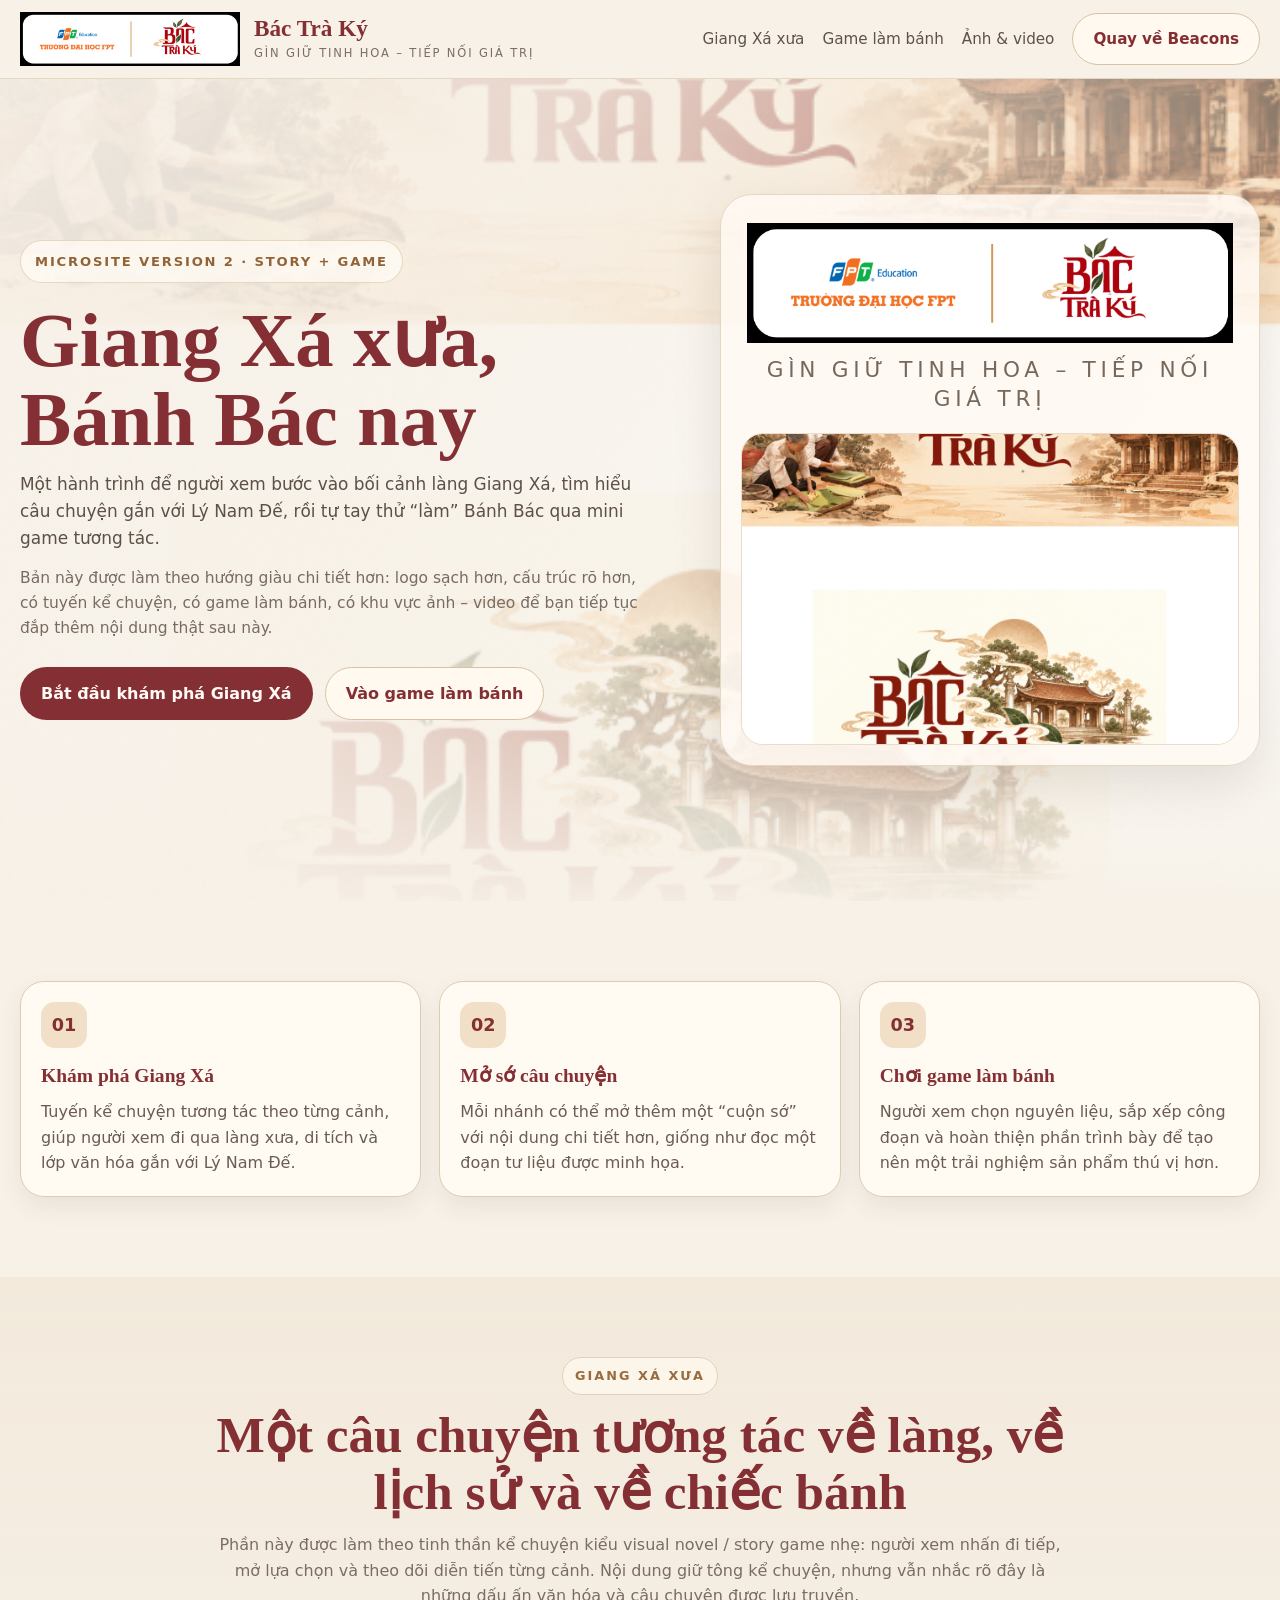
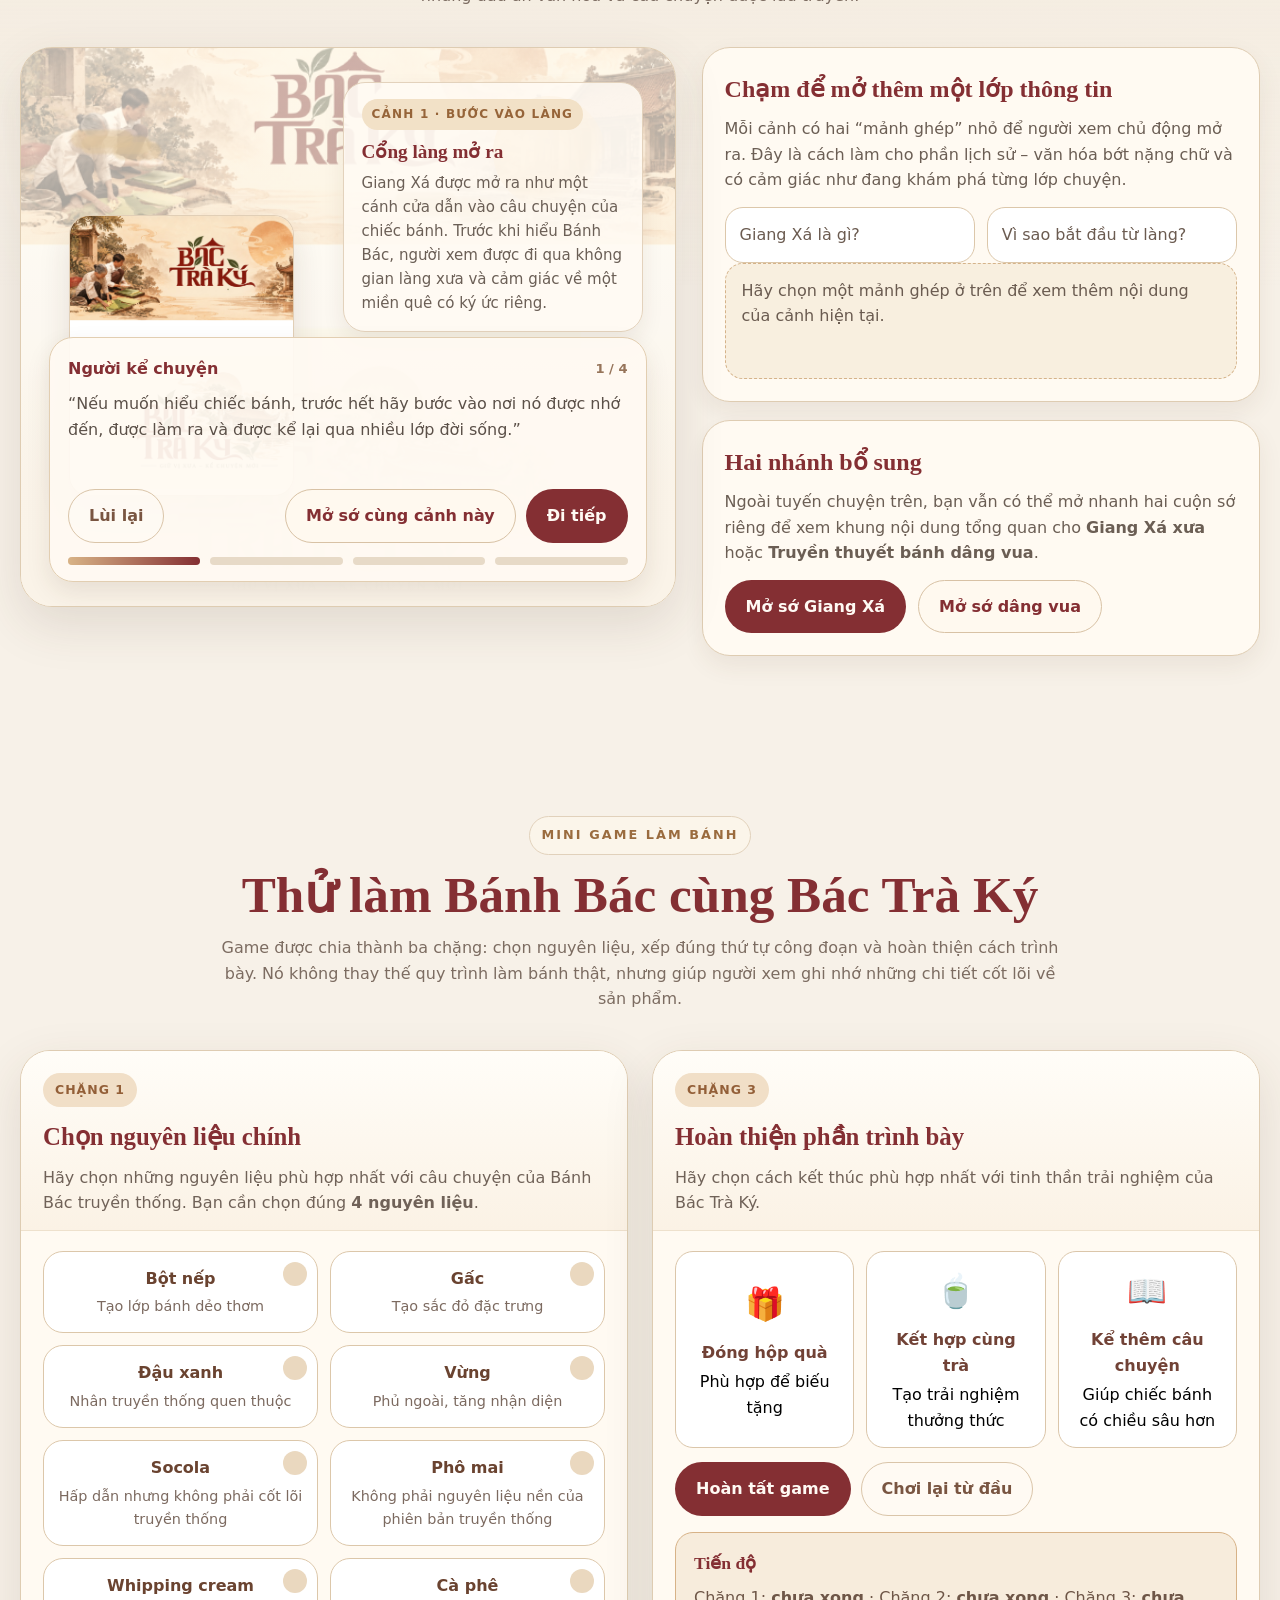
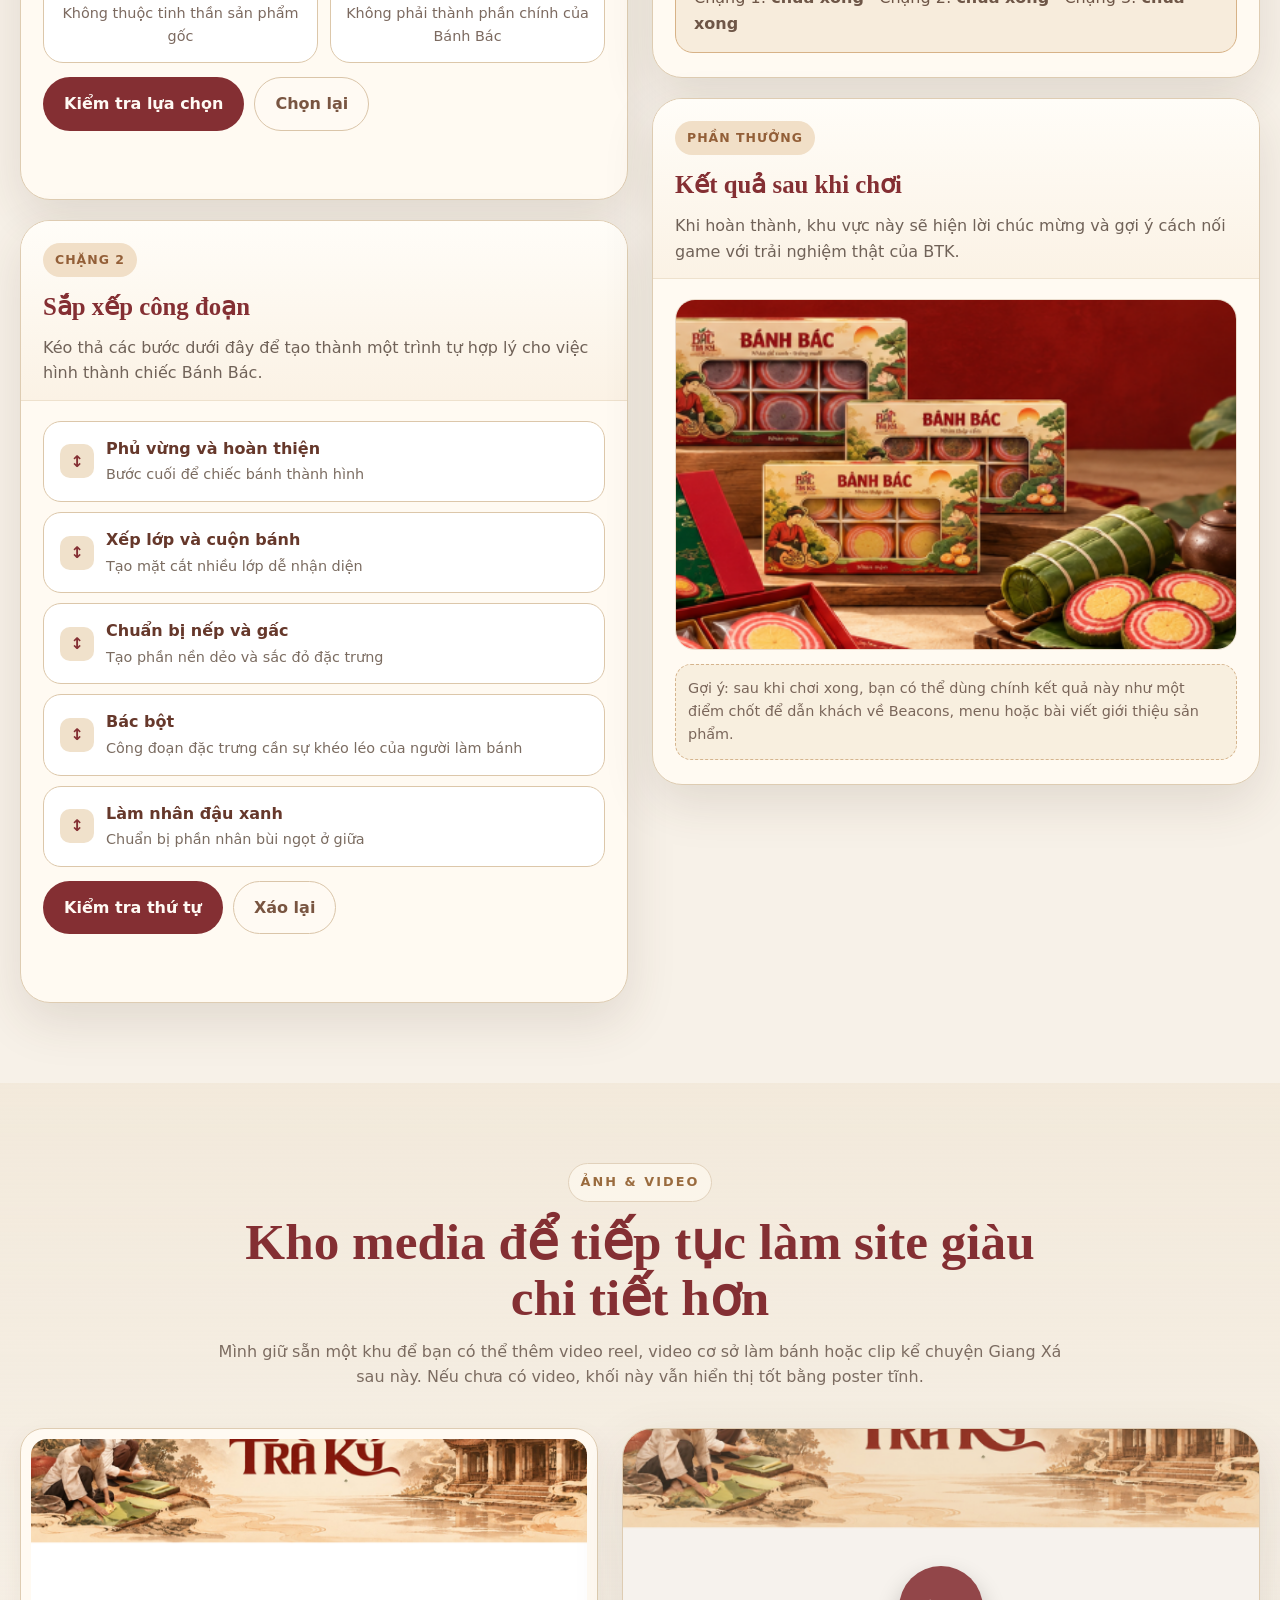
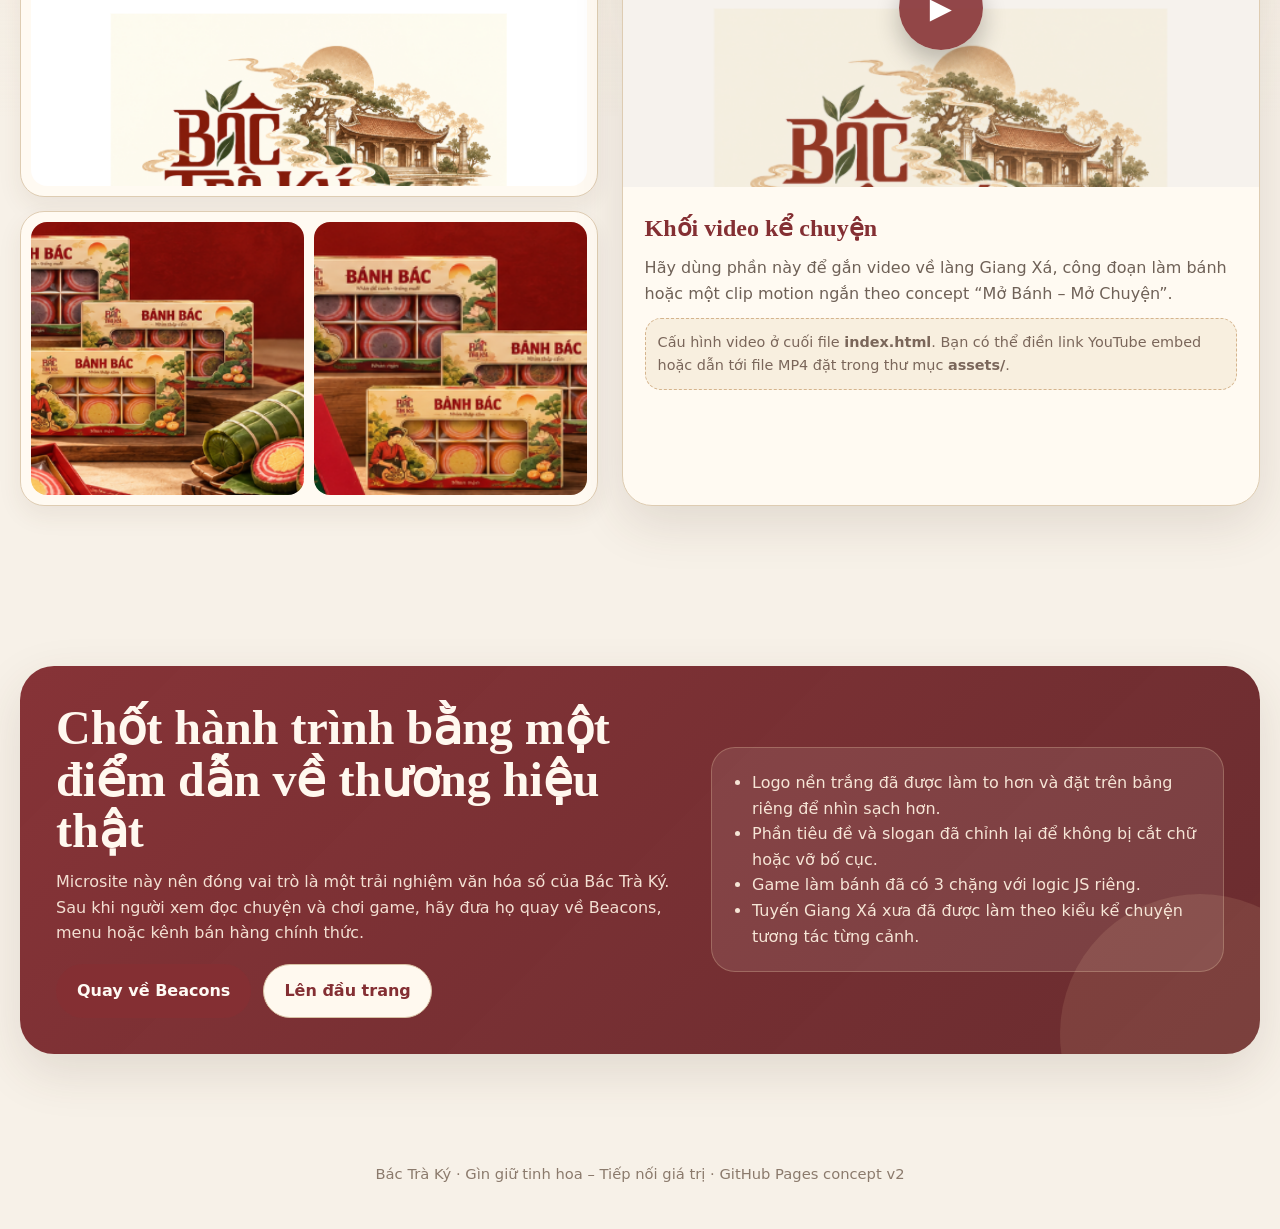
==== index.html @ e91f2fa5 "Add files via upload" ====
<!DOCTYPE html>
<html lang="vi">
<head>
  <meta charset="UTF-8" />
  <meta name="viewport" content="width=device-width, initial-scale=1.0" />
  <meta name="theme-color" content="#842f33" />
  <title>Bác Trà Ký | Giang Xá xưa · Bánh Bác · Mini game</title>
  <meta name="description" content="Khám phá Giang Xá xưa, câu chuyện về Lý Nam Đế, Bánh Bác Giang Xá và mini game làm bánh của Bác Trà Ký." />
  <style>
    :root{
      --paper:#f7f1e8;
      --paper-2:#efe4d2;
      --paper-3:#fdf8f1;
      --ink:#4e3e36;
      --muted:#7c6c61;
      --wine:#842f33;
      --wine-dark:#642427;
      --gold:#c39661;
      --line:#deccb2;
      --leaf:#58664f;
      --shadow:0 18px 50px rgba(75,51,37,.13);
      --radius:28px;
      --max:1240px;
    }
    *{box-sizing:border-box}
    html{scroll-behavior:smooth}
    body{margin:0;background:var(--paper);color:var(--ink);font-family:"Segoe UI",system-ui,-apple-system,sans-serif;line-height:1.6;overflow-x:hidden}
    body.modal-open{overflow:hidden}
    img{display:block;max-width:100%}
    button,input{font:inherit}
    a{text-decoration:none;color:inherit}
    .serif{font-family:Georgia,"Times New Roman",serif}
    .container{width:min(var(--max), calc(100% - 28px)); margin:0 auto}
    .grain{position:fixed;inset:0;pointer-events:none;opacity:.1;z-index:1;background-image:url("data:image/svg+xml,%3Csvg viewBox='0 0 200 200' xmlns='http://www.w3.org/2000/svg'%3E%3Cfilter id='n'%3E%3CfeTurbulence type='fractalNoise' baseFrequency='0.7' numOctaves='3'/%3E%3C/filter%3E%3Crect width='100%25' height='100%25' filter='url(%23n)' opacity='0.15'/%3E%3C/svg%3E")}
    .section{padding:80px 0; position:relative; z-index:2}
    .section.soft{background:linear-gradient(180deg, rgba(239,228,210,.58), rgba(247,241,232,0) 58%)}
    .section-title{text-align:center; max-width:850px; margin:0 auto 38px}
    .section-title .kicker{display:inline-block; padding:8px 12px; border-radius:999px; background:#fbf5ea; border:1px solid #e1d1bb; color:#9a6b3e; font-size:.8rem; letter-spacing:.16em; text-transform:uppercase; font-weight:800; margin-bottom:12px}
    .section-title h2{margin:0 0 12px; color:var(--wine); font-size:clamp(2rem, 4vw, 3.2rem); line-height:1.1; font-weight:700}
    .section-title p{margin:0; color:var(--muted)}

    .header{position:sticky; top:0; z-index:40; background:rgba(247,241,232,.88); backdrop-filter:blur(10px); border-bottom:1px solid rgba(214,196,170,.55)}
    .nav{display:flex; align-items:center; justify-content:space-between; gap:18px; min-height:78px}
    .brand{display:flex; align-items:center; gap:14px; min-width:0}
    .brand-mark{background:transparent; border:none; border-radius:0; padding:0; box-shadow:none}
    .brand-mark img{width:220px; height:auto; object-fit:contain}
    .brand-text{min-width:0}
    .brand-title{margin:0; color:var(--wine); font-size:1.45rem; font-weight:700; line-height:1.05}
    .brand-sub{font-size:.72rem; color:#7d6e63; letter-spacing:.16em; text-transform:uppercase; margin-top:4px}
    .nav-links{display:flex; flex-wrap:wrap; gap:10px 18px; align-items:center; justify-content:flex-end; font-size:.95rem; color:#5e5149}
    .nav-links a:hover{color:var(--wine)}
    .btn{display:inline-flex; align-items:center; justify-content:center; gap:8px; border:1px solid transparent; border-radius:999px; padding:13px 20px; font-weight:700; cursor:pointer; transition:.2s ease; background:none}
    .btn:hover{transform:translateY(-1px)}
    .btn.primary{background:var(--wine); color:#fffaf4}
    .btn.primary:hover{background:var(--wine-dark)}
    .btn.secondary{border-color:#d8c2a5; background:#fff9ef; color:var(--wine)}
    .btn.secondary:hover{background:#fffcf7}
    .btn.ghost{border-color:#dac5a9; color:#795541; background:rgba(255,251,244,.65)}

    .hero{position:relative; min-height:calc(100vh - 78px); display:grid; align-items:center; overflow:hidden}
    .hero::before{content:""; position:absolute; inset:0; background:linear-gradient(116deg, rgba(247,241,232,.96) 0%, rgba(247,241,232,.88) 35%, rgba(247,241,232,.58) 60%, rgba(247,241,232,.18) 100%), url('assets/brand-scene.png') center/cover no-repeat; transform:scale(1.03)}
    .hero::after{content:""; position:absolute; inset:auto 0 0; height:34%; background:linear-gradient(to bottom, rgba(247,241,232,0), rgba(247,241,232,.95));}
    .hero-grid{position:relative; z-index:2; display:grid; grid-template-columns:1.05fr .95fr; gap:32px; align-items:center; padding:48px 0 68px}
    .eyebrow{display:inline-flex; align-items:center; gap:8px; padding:10px 14px; border-radius:999px; background:rgba(255,251,244,.75); border:1px solid rgba(199,162,110,.38); color:#926336; font-size:.82rem; letter-spacing:.14em; text-transform:uppercase; font-weight:800}
    .hero-copy h1{margin:18px 0 12px; font-size:clamp(2.6rem, 6vw, 5rem); line-height:1.03; color:var(--wine); font-weight:700}
    .hero-copy .lead{font-size:1.06rem; max-width:620px; color:#5c5047; margin:0 0 14px}
    .hero-copy .sublead{font-size:.97rem; max-width:640px; color:#796b60; margin:0 0 26px}
    .hero-actions{display:flex; flex-wrap:wrap; gap:12px}
    .hero-side{display:flex; justify-content:flex-end}
    .hero-card{width:min(540px,100%); background:rgba(255,250,244,.84); border:1px solid #e5d6c2; border-radius:32px; box-shadow:var(--shadow); overflow:hidden; padding:20px}
    .hero-card .logo-board{background:transparent; border:none; border-radius:0; padding:8px 6px 0; display:flex; justify-content:center; box-shadow:none}
    .hero-card .logo-board img{width:min(100%, 500px); object-fit:contain}
    .hero-card .slogan{padding:12px 10px 6px; text-align:center; color:#77685c; font-size:clamp(1rem, 2.3vw, 1.35rem); letter-spacing:.22em; text-transform:uppercase; line-height:1.35; word-break:break-word}
    .hero-card .artshot{margin-top:14px; border-radius:22px; overflow:hidden; border:1px solid #eadccc}
    .hero-card .artshot img{width:100%; aspect-ratio:16/10; object-fit:cover}

    .quick-grid{display:grid; grid-template-columns:repeat(3,1fr); gap:18px}
    .quick-card{background:#fffaf2; border:1px solid var(--line); border-radius:24px; padding:20px; box-shadow:0 10px 24px rgba(88,60,38,.08)}
    .quick-card .icon{width:46px;height:46px;border-radius:14px;background:#f1e0c7;color:var(--wine);display:grid;place-items:center;font-weight:800;font-size:1.1rem;margin-bottom:12px}
    .quick-card h3{margin:0 0 8px; color:var(--wine); font-size:1.22rem}
    .quick-card p{margin:0; color:#6a5c53}

    .story-layout{display:grid; grid-template-columns:1.08fr .92fr; gap:26px; align-items:start}
    .story-stage{position:relative; min-height:560px; background:linear-gradient(180deg, #fffdf8, #f7ecdb); border:1px solid var(--line); border-radius:32px; overflow:hidden; box-shadow:var(--shadow)}
    .story-stage .bg{position:absolute; inset:0; background:url('assets/brand-scene.png') center/cover no-repeat; filter:sepia(.16) saturate(.9) opacity(.35)}
    .story-stage .mist{position:absolute; inset:auto 0 0; height:44%; background:linear-gradient(to bottom, rgba(255,255,255,0), rgba(250,243,232,.86) 54%, rgba(250,243,232,1));}
    .scene-decor{position:absolute; inset:0; pointer-events:none}
    .sun{position:absolute; top:48px; right:70px; width:112px; height:112px; border-radius:50%; background:radial-gradient(circle at 35% 35%, rgba(255,219,163,.96), rgba(233,183,109,.76) 55%, rgba(233,183,109,.22) 72%, transparent 74%); opacity:.8}
    .cloud{position:absolute; background:rgba(223,196,156,.52); filter:blur(1px); height:18px; border-radius:999px; animation:floatCloud 10s ease-in-out infinite}
    .cloud::before,.cloud::after{content:""; position:absolute; background:inherit; height:18px; border-radius:999px}
    .cloud::before{width:62px; left:-10px; top:-6px}
    .cloud::after{width:48px; right:-10px; top:6px}
    .cloud.c1{width:70px; top:88px; left:60px}
    .cloud.c2{width:90px; top:150px; right:180px; animation-delay:-4s}
    .story-character{position:absolute; bottom:110px; left:48px; width:225px; border-radius:20px; overflow:hidden; border:1px solid rgba(215,194,166,.75); box-shadow:0 16px 32px rgba(57,34,23,.12); background:#fff7ec; animation:floatCard 4s ease-in-out infinite}
    .story-character img{width:100%; aspect-ratio:4/5; object-fit:cover; object-position:left center}
    .story-note{position:absolute; right:32px; top:34px; width:min(48%, 300px); background:rgba(255,251,244,.88); border:1px solid #e3d2bc; border-radius:22px; padding:16px 18px; box-shadow:0 10px 22px rgba(70,44,31,.08)}
    .story-note .label{display:inline-flex; padding:6px 10px; border-radius:999px; background:#f2e1c7; color:#966439; font-size:.75rem; font-weight:800; letter-spacing:.1em; text-transform:uppercase; margin-bottom:10px}
    .story-note h3{margin:0 0 8px; color:var(--wine); font-size:1.2rem; line-height:1.2}
    .story-note p{margin:0; color:#6b5f56; font-size:.94rem}
    .dialogue-box{position:absolute; left:28px; right:28px; bottom:24px; background:rgba(255,250,243,.94); border:1px solid #e2ceb1; border-radius:24px; padding:18px 18px 16px; box-shadow:0 10px 24px rgba(71,45,32,.10)}
    .dialogue-meta{display:flex; justify-content:space-between; gap:12px; align-items:center; margin-bottom:10px}
    .dialogue-meta strong{color:var(--wine); font-size:1rem}
    .dialogue-meta span{font-size:.82rem; color:#96745a; font-weight:700}
    .dialogue-text{margin:0; color:#5b5048; min-height:84px}
    .story-controls{display:flex; justify-content:space-between; gap:12px; margin-top:14px; flex-wrap:wrap}
    .progress-row{display:flex; gap:10px; margin-top:14px}
    .progress-dot{flex:1; height:8px; border-radius:999px; background:#e7dac7; overflow:hidden; position:relative}
    .progress-dot.active::after{content:""; position:absolute; inset:0; background:linear-gradient(90deg, #d8b386, var(--wine));}

    .story-panel{display:flex; flex-direction:column; gap:18px}
    .panel-card{background:#fffaf2; border:1px solid var(--line); border-radius:28px; padding:22px; box-shadow:0 10px 24px rgba(88,60,38,.08)}
    .panel-card h3{margin:0 0 8px; color:var(--wine); font-size:1.5rem}
    .panel-card p{margin:0 0 14px; color:#6b5e54}
    .choice-grid{display:grid; grid-template-columns:1fr 1fr; gap:12px}
    .choice-btn{padding:14px; border-radius:18px; border:1px solid #dcc7aa; background:#fff; text-align:left; color:#6b5b50; cursor:pointer; transition:.2s ease}
    .choice-btn:hover,.choice-btn.active{background:#f6ead8; border-color:#cfa26f; transform:translateY(-1px)}
    .fact-box{min-height:116px; background:#f8efdf; border:1px dashed #d5b38a; border-radius:18px; padding:14px 16px; color:#6a5b50}

    .game-wrap{display:grid; grid-template-columns:1fr 1fr; gap:24px; align-items:start}
    .game-card{background:#fffaf2; border:1px solid var(--line); border-radius:30px; overflow:hidden; box-shadow:var(--shadow)}
    .game-head{padding:22px 22px 14px; border-bottom:1px solid #eee1cd; background:linear-gradient(180deg, #fffdf8, #fbf2e5)}
    .game-head .stage{display:inline-flex; padding:7px 12px; border-radius:999px; background:#f1dfc7; color:#935f38; font-size:.78rem; font-weight:800; letter-spacing:.08em; text-transform:uppercase; margin-bottom:10px}
    .game-head h3{margin:0 0 8px; color:var(--wine); font-size:1.55rem}
    .game-head p{margin:0; color:#706258}
    .game-body{padding:20px 22px 24px}
    .ingredient-grid{display:grid; grid-template-columns:repeat(2,1fr); gap:12px}
    .ingredient{border:1px solid #dcc7aa; border-radius:20px; background:#fff; padding:14px; cursor:pointer; transition:.18s ease; position:relative}
    .ingredient:hover{transform:translateY(-1px); background:#fffdf8}
    .ingredient.selected{border-color:#bf8147; background:#f7ecdb; box-shadow:0 8px 18px rgba(98,62,35,.08)}
    .ingredient .name{font-weight:800; color:#6a4330; margin-bottom:4px}
    .ingredient .desc{font-size:.9rem; color:#7c6a60}
    .ingredient .tick{position:absolute; top:10px; right:10px; width:24px; height:24px; border-radius:50%; background:#ead8bf; color:transparent; display:grid; place-items:center; font-size:.85rem; font-weight:800}
    .ingredient.selected .tick{background:var(--wine); color:#fff}
    .feedback{margin-top:14px; min-height:30px; font-weight:700}
    .feedback.ok{color:#2f7a52}
    .feedback.warn{color:#9c6239}

    .sequence-list{display:grid; gap:10px}
    .seq-item{display:flex; align-items:center; gap:12px; padding:14px 16px; background:#fff; border:1px solid #dcc7aa; border-radius:18px; cursor:grab}
    .seq-item .drag{width:34px; height:34px; border-radius:10px; background:#f0e1cb; color:var(--wine); display:grid; place-items:center; font-weight:800}
    .seq-item strong{display:block; color:#66382b}
    .seq-item span{font-size:.9rem; color:#7b6c61}
    .seq-item.dragging{opacity:.5}

    .finish-grid{display:grid; grid-template-columns:repeat(3,1fr); gap:12px}
    .finish-card{padding:14px; border-radius:18px; border:1px solid #dbc6aa; background:#fff; cursor:pointer; text-align:center; transition:.2s ease}
    .finish-card:hover,.finish-card.selected{background:#f8ecd9; border-color:#c8925b; transform:translateY(-1px)}
    .finish-card .emoji{font-size:2rem; margin-bottom:10px}
    .finish-card strong{display:block; color:#714236; margin-bottom:4px}
    .score-board{margin-top:16px; background:#f7ecdc; border:1px solid #d7b287; border-radius:18px; padding:16px 18px; color:#6e5647}
    .score-board h4{margin:0 0 8px; color:var(--wine); font-size:1.1rem}

    .media-layout{display:grid; grid-template-columns:.95fr 1.05fr; gap:24px}
    .gallery{display:grid; gap:14px}
    .gallery .frame{background:#fffaf2; border:1px solid var(--line); border-radius:24px; padding:10px; box-shadow:0 10px 24px rgba(88,60,38,.08)}
    .gallery .frame img{width:100%; border-radius:16px; object-fit:cover}
    .gallery .frame.large img{aspect-ratio:16/10}
    .gallery .frame.small-grid{display:grid; grid-template-columns:1fr 1fr; gap:10px}
    .gallery .frame.small-grid img{aspect-ratio:1/1}
    .video-card{background:#fffaf2; border:1px solid var(--line); border-radius:30px; overflow:hidden; box-shadow:var(--shadow)}
    .video-preview{position:relative; aspect-ratio:16/9; background:#ccb79c}
    .video-preview img{width:100%; height:100%; object-fit:cover; opacity:.82}
    .video-preview .play{position:absolute; inset:0; display:grid; place-items:center}
    .video-preview .play span{width:84px; height:84px; border-radius:50%; display:grid; place-items:center; background:rgba(132,47,51,.88); color:#fff; font-size:1.8rem; box-shadow:0 12px 24px rgba(0,0,0,.24)}
    .video-embed{display:none}
    .video-embed.active{display:block}
    .video-embed video,.video-embed iframe{width:100%; aspect-ratio:16/9; border:0; display:block; background:#000}
    .video-copy{padding:22px}
    .video-copy h3{margin:0 0 8px; color:var(--wine); font-size:1.5rem}
    .video-copy p{margin:0 0 12px; color:#6f6157}
    .helper{font-size:.9rem; background:#f8efdf; border:1px dashed #d5b48d; border-radius:16px; padding:12px; color:#7a665a}

    .cta{background:linear-gradient(135deg, rgba(132,47,51,.98), rgba(100,36,39,.96)); color:#fff8ef; border-radius:34px; box-shadow:var(--shadow); padding:36px; position:relative; overflow:hidden}
    .cta::before{content:""; position:absolute; width:280px; height:280px; border-radius:50%; right:-80px; bottom:-120px; background:rgba(255,215,160,.11)}
    .cta-grid{position:relative; z-index:2; display:grid; grid-template-columns:1.1fr .9fr; gap:28px; align-items:center}
    .cta h2{margin:0 0 12px; font-size:clamp(2rem, 4vw, 3rem); line-height:1.08}
    .cta p{margin:0 0 18px; color:#f3dfd2}
    .cta-box{background:rgba(255,250,244,.09); border:1px solid rgba(255,228,188,.24); border-radius:24px; padding:22px}
    .cta-box ul{margin:0; padding-left:18px; color:#f6e5d6}
    .footer{padding:28px 0 44px; color:#8b7a6c; text-align:center; font-size:.92rem}

    .scroll-overlay{position:fixed; inset:0; background:rgba(42,29,22,.58); backdrop-filter:blur(6px); display:none; align-items:center; justify-content:center; padding:16px; z-index:80}
    .scroll-overlay.open{display:flex}
    .scroll-shell{width:min(980px,100%); max-height:94vh; overflow:auto; padding:8px}
    .scroll-sheet{position:relative; background:linear-gradient(180deg,#fff9ef,#f5ead7); border:1px solid #d9be98; border-radius:28px; overflow:hidden; box-shadow:0 28px 80px rgba(17,10,8,.35); animation:unroll .72s cubic-bezier(.2,.9,.2,1)}
    @keyframes unroll{0%{transform:translateY(26px) scaleY(.05);opacity:0}40%{transform:translateY(8px) scaleY(1.03);opacity:1}100%{transform:translateY(0) scaleY(1);opacity:1}}
    .scroll-sheet::before,.scroll-sheet::after{content:""; position:absolute; left:14px; right:14px; height:16px; border-radius:999px; background:linear-gradient(180deg,#cca068,#9d6f3f); box-shadow:inset 0 2px 4px rgba(255,255,255,.3), 0 5px 10px rgba(95,57,29,.18)}
    .scroll-sheet::before{top:12px}.scroll-sheet::after{bottom:12px}
    .scroll-header{padding:42px 34px 20px; display:flex; justify-content:space-between; gap:18px; align-items:flex-start}
    .scroll-header .badge{display:inline-flex; padding:7px 12px; border-radius:999px; background:#f2e1c7; color:#9b673a; font-size:.76rem; font-weight:800; letter-spacing:.1em; text-transform:uppercase; margin-bottom:10px}
    .scroll-header h3{margin:0 0 8px; color:var(--wine); font-size:clamp(2rem,4vw,2.8rem); line-height:1.08}
    .scroll-header p{margin:0; color:#6c5c52}
    .close{width:44px;height:44px;border-radius:50%;border:1px solid #d8bc95;background:#fff8ee;color:var(--wine);font-size:1.2rem;font-weight:800;cursor:pointer}
    .scroll-grid{display:grid; grid-template-columns:1fr 1fr; gap:18px; padding:0 34px 26px}
    .scroll-grid img{width:100%; aspect-ratio:16/10; object-fit:cover; border-radius:22px; border:1px solid #decaad}
    .scroll-note{background:#fdf4e7; border:1px solid #e2ceb1; border-radius:22px; padding:16px 18px; color:#6d5d53}
    .scroll-note h4{margin:0 0 8px; color:var(--wine); font-size:1.15rem}
    .chapter-grid{display:grid; grid-template-columns:1fr 1fr; gap:14px; padding:0 34px 30px}
    .chapter{background:#fffaf1; border:1px solid #e0cdb0; border-radius:20px; padding:16px}
    .chapter .num{display:inline-flex; width:34px; height:34px; border-radius:50%; align-items:center; justify-content:center; background:#efdec4; color:var(--wine); font-weight:800; margin-bottom:12px}
    .chapter h5{margin:0 0 8px; color:var(--wine); font-size:1.03rem}
    .chapter p{margin:0; color:#6f6056; font-size:.95rem}
    .scroll-footer{display:flex; justify-content:space-between; gap:14px; align-items:center; flex-wrap:wrap; padding:0 34px 40px}
    .scroll-footer .note{font-size:.88rem; color:#7c6d61; max-width:580px}

    @keyframes floatCloud{0%,100%{transform:translateX(0)}50%{transform:translateX(18px)}}
    @keyframes floatCard{0%,100%{transform:translateY(0)}50%{transform:translateY(-8px)}}

    @media (max-width: 1080px){
      .hero-grid,.story-layout,.game-wrap,.media-layout,.cta-grid,.scroll-grid{grid-template-columns:1fr}
      .hero{min-height:auto}
      .hero-side{justify-content:flex-start}
      .quick-grid{grid-template-columns:1fr 1fr 1fr}
      .story-note{position:static; margin:26px 24px 0; width:auto}
      .story-character{width:190px}
    }
    @media (max-width: 760px){
      .container{width:min(var(--max), calc(100% - 18px))}
      .nav{padding:10px 0; align-items:flex-start; flex-direction:column}
      .nav-links{width:100%; justify-content:flex-start}
      .brand{flex-direction:column; align-items:flex-start}
      .brand-mark img{width:190px}
      .hero-grid{padding:34px 0 46px}
      .hero-actions,.story-controls{flex-direction:column; align-items:stretch}
      .quick-grid,.choice-grid,.finish-grid,.chapter-grid,.ingredient-grid{grid-template-columns:1fr}
      .story-stage{min-height:600px}
      .story-character{position:static; width:min(220px, calc(100% - 48px)); margin:80px auto 0}
      .story-note{margin:20px}
      .dialogue-box{left:18px; right:18px; bottom:18px}
      .scroll-header,.scroll-grid,.chapter-grid,.scroll-footer{padding-left:18px; padding-right:18px}
      .hero-card .slogan{font-size:1rem; letter-spacing:.16em}
    }
  </style>
</head>
<body>
  <div class="grain" aria-hidden="true"></div>
  <header class="header">
    <div class="container nav">
      <a href="#top" class="brand" aria-label="Trang chủ Bác Trà Ký">
        <div class="brand-mark"><img src="assets/official-logo-clean.png" alt="Logo FPT Education và Bác Trà Ký trên nền trắng" /></div>
        <div class="brand-text">
          <h1 class="brand-title serif">Bác Trà Ký</h1>
          <div class="brand-sub">Gìn giữ tinh hoa – Tiếp nối giá trị</div>
        </div>
      </a>
      <nav class="nav-links">
        <a href="#giangxa">Giang Xá xưa</a>
        <a href="#game">Game làm bánh</a>
        <a href="#media">Ảnh &amp; video</a>
        <a href="#ket-noi" class="btn secondary">Quay về Beacons</a>
      </nav>
    </div>
  </header>

  <main id="top">
    <section class="hero">
      <div class="container hero-grid">
        <div class="hero-copy">
          <div class="eyebrow">Microsite version 2 · story + game</div>
          <h1 class="serif">Giang Xá xưa,<br />Bánh Bác nay</h1>
          <p class="lead">Một hành trình để người xem bước vào bối cảnh làng Giang Xá, tìm hiểu câu chuyện gắn với Lý Nam Đế, rồi tự tay thử “làm” Bánh Bác qua mini game tương tác.</p>
          <p class="sublead">Bản này được làm theo hướng giàu chi tiết hơn: logo sạch hơn, cấu trúc rõ hơn, có tuyến kể chuyện, có game làm bánh, có khu vực ảnh – video để bạn tiếp tục đắp thêm nội dung thật sau này.</p>
          <div class="hero-actions">
            <a class="btn primary" href="#giangxa">Bắt đầu khám phá Giang Xá</a>
            <a class="btn secondary" href="#game">Vào game làm bánh</a>
          </div>
        </div>
        <div class="hero-side">
          <div class="hero-card">
            <div class="logo-board"><img src="assets/official-logo-clean.png" alt="Logo chính thức của Bác Trà Ký" /></div>
            <div class="slogan">Gìn giữ tinh hoa – Tiếp nối giá trị</div>
            <div class="artshot"><img src="assets/brand-scene.png" alt="Phong cách mỹ thuật Bác Trà Ký" /></div>
          </div>
        </div>
      </div>
    </section>

    <section class="section">
      <div class="container">
        <div class="quick-grid">
          <article class="quick-card"><div class="icon">01</div><h3 class="serif">Khám phá Giang Xá</h3><p>Tuyến kể chuyện tương tác theo từng cảnh, giúp người xem đi qua làng xưa, di tích và lớp văn hóa gắn với Lý Nam Đế.</p></article>
          <article class="quick-card"><div class="icon">02</div><h3 class="serif">Mở sớ câu chuyện</h3><p>Mỗi nhánh có thể mở thêm một “cuộn sớ” với nội dung chi tiết hơn, giống như đọc một đoạn tư liệu được minh họa.</p></article>
          <article class="quick-card"><div class="icon">03</div><h3 class="serif">Chơi game làm bánh</h3><p>Người xem chọn nguyên liệu, sắp xếp công đoạn và hoàn thiện phần trình bày để tạo nên một trải nghiệm sản phẩm thú vị hơn.</p></article>
        </div>
      </div>
    </section>

    <section id="giangxa" class="section soft">
      <div class="container">
        <div class="section-title">
          <div class="kicker">Giang Xá xưa</div>
          <h2 class="serif">Một câu chuyện tương tác về làng, về lịch sử và về chiếc bánh</h2>
          <p>Phần này được làm theo tinh thần kể chuyện kiểu visual novel / story game nhẹ: người xem nhấn đi tiếp, mở lựa chọn và theo dõi diễn tiến từng cảnh. Nội dung giữ tông kể chuyện, nhưng vẫn nhắc rõ đây là những dấu ấn văn hóa và câu chuyện được lưu truyền.</p>
        </div>

        <div class="story-layout">
          <div class="story-stage">
            <div class="bg"></div>
            <div class="mist"></div>
            <div class="scene-decor">
              <div class="sun"></div>
              <div class="cloud c1"></div>
              <div class="cloud c2"></div>
            </div>
            <div class="story-note">
              <div class="label" id="sceneLabel">Cảnh 1 · Bước vào làng</div>
              <h3 class="serif" id="sceneTitle">Cổng làng mở ra</h3>
              <p id="sceneSummary">Mỗi chuyến đi đều bắt đầu từ một cánh cửa. Với Bác Trà Ký, cánh cửa ấy là Giang Xá – nơi chiếc Bánh Bác được nhớ đến không chỉ như một món quà, mà như một phần ký ức địa phương.</p>
            </div>
            <div class="story-character"><img src="assets/brand-scene.png" alt="Cảnh minh họa về không gian Giang Xá" /></div>
            <div class="dialogue-box">
              <div class="dialogue-meta"><strong id="sceneSpeaker">Người kể chuyện</strong><span id="sceneMeta">1 / 4</span></div>
              <p class="dialogue-text" id="sceneDialogue">“Nếu muốn hiểu Bánh Bác, trước hết hãy thử bước chậm qua Giang Xá xưa – nơi những lớp ký ức, lễ hội và truyền thuyết vẫn còn được kể lại trong đời sống hôm nay.”</p>
              <div class="story-controls">
                <button class="btn ghost" id="prevScene">Lùi lại</button>
                <div style="display:flex; gap:10px; flex-wrap:wrap">
                  <button class="btn secondary" id="openChronicle">Mở sớ cùng cảnh này</button>
                  <button class="btn primary" id="nextScene">Đi tiếp</button>
                </div>
              </div>
              <div class="progress-row" id="sceneProgress"></div>
            </div>
          </div>

          <div class="story-panel">
            <div class="panel-card">
              <h3 class="serif">Chạm để mở thêm một lớp thông tin</h3>
              <p>Mỗi cảnh có hai “mảnh ghép” nhỏ để người xem chủ động mở ra. Đây là cách làm cho phần lịch sử – văn hóa bớt nặng chữ và có cảm giác như đang khám phá từng lớp chuyện.</p>
              <div class="choice-grid" id="choiceGrid"></div>
              <div class="fact-box" id="factBox">Hãy chọn một mảnh ghép ở trên để xem thêm nội dung của cảnh hiện tại.</div>
            </div>
            <div class="panel-card">
              <h3 class="serif">Hai nhánh bổ sung</h3>
              <p>Ngoài tuyến chuyện trên, bạn vẫn có thể mở nhanh hai cuộn sớ riêng để xem khung nội dung tổng quan cho <strong>Giang Xá xưa</strong> hoặc <strong>Truyền thuyết bánh dâng vua</strong>.</p>
              <div class="hero-actions">
                <button class="btn primary open-scroll" data-story="giangxa">Mở sớ Giang Xá</button>
                <button class="btn secondary open-scroll" data-story="dangvua">Mở sớ dâng vua</button>
              </div>
            </div>
          </div>
        </div>
      </div>
    </section>

    <section id="game" class="section">
      <div class="container">
        <div class="section-title">
          <div class="kicker">Mini game làm bánh</div>
          <h2 class="serif">Thử làm Bánh Bác cùng Bác Trà Ký</h2>
          <p>Game được chia thành ba chặng: chọn nguyên liệu, xếp đúng thứ tự công đoạn và hoàn thiện cách trình bày. Nó không thay thế quy trình làm bánh thật, nhưng giúp người xem ghi nhớ những chi tiết cốt lõi về sản phẩm.</p>
        </div>

        <div class="game-wrap">
          <div style="display:grid; gap:20px">
            <article class="game-card">
              <div class="game-head"><div class="stage">Chặng 1</div><h3 class="serif">Chọn nguyên liệu chính</h3><p>Hãy chọn những nguyên liệu phù hợp nhất với câu chuyện của Bánh Bác truyền thống. Bạn cần chọn đúng <strong>4 nguyên liệu</strong>.</p></div>
              <div class="game-body">
                <div class="ingredient-grid" id="ingredientGrid"></div>
                <div style="display:flex; gap:10px; flex-wrap:wrap; margin-top:14px">
                  <button class="btn primary" id="checkIngredients">Kiểm tra lựa chọn</button>
                  <button class="btn ghost" id="resetIngredients">Chọn lại</button>
                </div>
                <div class="feedback" id="ingredientFeedback"></div>
              </div>
            </article>

            <article class="game-card">
              <div class="game-head"><div class="stage">Chặng 2</div><h3 class="serif">Sắp xếp công đoạn</h3><p>Kéo thả các bước dưới đây để tạo thành một trình tự hợp lý cho việc hình thành chiếc Bánh Bác.</p></div>
              <div class="game-body">
                <div class="sequence-list" id="sequenceList"></div>
                <div style="display:flex; gap:10px; flex-wrap:wrap; margin-top:14px">
                  <button class="btn primary" id="checkSequence">Kiểm tra thứ tự</button>
                  <button class="btn ghost" id="shuffleSequence">Xáo lại</button>
                </div>
                <div class="feedback" id="sequenceFeedback"></div>
              </div>
            </article>
          </div>

          <div style="display:grid; gap:20px">
            <article class="game-card">
              <div class="game-head"><div class="stage">Chặng 3</div><h3 class="serif">Hoàn thiện phần trình bày</h3><p>Hãy chọn cách kết thúc phù hợp nhất với tinh thần trải nghiệm của Bác Trà Ký.</p></div>
              <div class="game-body">
                <div class="finish-grid" id="finishGrid">
                  <button class="finish-card" data-finish="1"><div class="emoji">🎁</div><strong>Đóng hộp quà</strong><span>Phù hợp để biếu tặng</span></button>
                  <button class="finish-card" data-finish="2"><div class="emoji">🍵</div><strong>Kết hợp cùng trà</strong><span>Tạo trải nghiệm thưởng thức</span></button>
                  <button class="finish-card" data-finish="3"><div class="emoji">📖</div><strong>Kể thêm câu chuyện</strong><span>Giúp chiếc bánh có chiều sâu hơn</span></button>
                </div>
                <div style="display:flex; gap:10px; flex-wrap:wrap; margin-top:14px">
                  <button class="btn primary" id="finishGame">Hoàn tất game</button>
                  <button class="btn ghost" id="resetGame">Chơi lại từ đầu</button>
                </div>
                <div class="score-board" id="scoreBoard">
                  <h4 class="serif">Tiến độ</h4>
                  <div id="scoreText">Bạn chưa hoàn thành cả 3 chặng. Hãy bắt đầu từ việc chọn nguyên liệu nhé.</div>
                </div>
              </div>
            </article>

            <article class="game-card">
              <div class="game-head"><div class="stage">Phần thưởng</div><h3 class="serif">Kết quả sau khi chơi</h3><p>Khi hoàn thành, khu vực này sẽ hiện lời chúc mừng và gợi ý cách nối game với trải nghiệm thật của BTK.</p></div>
              <div class="game-body">
                <img src="assets/products.png" alt="Bánh Bác Bác Trà Ký" style="border-radius:20px; border:1px solid #eadccc; width:100%; aspect-ratio:16/10; object-fit:cover; margin-bottom:14px" />
                <div class="helper" id="resultHint">Gợi ý: sau khi chơi xong, bạn có thể dùng chính kết quả này như một điểm chốt để dẫn khách về Beacons, menu hoặc bài viết giới thiệu sản phẩm.</div>
              </div>
            </article>
          </div>
        </div>
      </div>
    </section>

    <section id="media" class="section soft">
      <div class="container">
        <div class="section-title">
          <div class="kicker">Ảnh &amp; video</div>
          <h2 class="serif">Kho media để tiếp tục làm site giàu chi tiết hơn</h2>
          <p>Mình giữ sẵn một khu để bạn có thể thêm video reel, video cơ sở làm bánh hoặc clip kể chuyện Giang Xá sau này. Nếu chưa có video, khối này vẫn hiển thị tốt bằng poster tĩnh.</p>
        </div>
        <div class="media-layout">
          <div class="gallery">
            <div class="frame large"><img src="assets/brand-scene.png" alt="Cảnh mỹ thuật chủ đạo" /></div>
            <div class="frame small-grid"><img src="assets/products.png" alt="Ảnh sản phẩm Bánh Bác" /><img src="assets/box-dau-xanh.png" alt="Hộp Bánh Bác đậu xanh" /></div>
          </div>
          <article class="video-card">
            <div class="video-preview" id="videoPreview"><img src="assets/brand-scene.png" alt="Poster video" /><div class="play"><span>▶</span></div></div>
            <div class="video-embed" id="videoEmbed"></div>
            <div class="video-copy">
              <h3 class="serif">Khối video kể chuyện</h3>
              <p>Hãy dùng phần này để gắn video về làng Giang Xá, công đoạn làm bánh hoặc một clip motion ngắn theo concept “Mở Bánh – Mở Chuyện”.</p>
              <div class="helper">Cấu hình video ở cuối file <strong>index.html</strong>. Bạn có thể điền link YouTube embed hoặc dẫn tới file MP4 đặt trong thư mục <strong>assets/</strong>.</div>
            </div>
          </article>
        </div>
      </div>
    </section>

    <section id="ket-noi" class="section">
      <div class="container">
        <div class="cta">
          <div class="cta-grid">
            <div>
              <h2 class="serif">Chốt hành trình bằng một điểm dẫn về thương hiệu thật</h2>
              <p>Microsite này nên đóng vai trò là một trải nghiệm văn hóa số của Bác Trà Ký. Sau khi người xem đọc chuyện và chơi game, hãy đưa họ quay về Beacons, menu hoặc kênh bán hàng chính thức.</p>
              <div class="hero-actions">
                <a class="btn primary" id="beaconsLink" href="#" target="_blank" rel="noopener">Quay về Beacons</a>
                <a class="btn secondary" href="#top">Lên đầu trang</a>
              </div>
            </div>
            <div class="cta-box">
              <ul>
                <li>Logo nền trắng đã được làm to hơn và đặt trên bảng riêng để nhìn sạch hơn.</li>
                <li>Phần tiêu đề và slogan đã chỉnh lại để không bị cắt chữ hoặc vỡ bố cục.</li>
                <li>Game làm bánh đã có 3 chặng với logic JS riêng.</li>
                <li>Tuyến Giang Xá xưa đã được làm theo kiểu kể chuyện tương tác từng cảnh.</li>
              </ul>
            </div>
          </div>
        </div>
      </div>
    </section>
  </main>

  <footer class="footer">Bác Trà Ký · Gìn giữ tinh hoa – Tiếp nối giá trị · GitHub Pages concept v2</footer>

  <div class="scroll-overlay" id="scrollOverlay" aria-hidden="true">
    <div class="scroll-shell">
      <div class="scroll-sheet" role="dialog" aria-modal="true" aria-labelledby="scrollTitle">
        <div class="scroll-header">
          <div>
            <div class="badge" id="scrollBadge">Hành trình</div>
            <h3 class="serif" id="scrollTitle">Tiêu đề</h3>
            <p id="scrollIntro">Đoạn mô tả mở đầu.</p>
          </div>
          <button class="close" id="closeScroll">×</button>
        </div>
        <div class="scroll-grid">
          <img id="scrollImage" src="assets/brand-scene.png" alt="Minh họa cho cuộn sớ" />
          <div class="scroll-note"><h4 class="serif" id="scrollNoteTitle">Ghi chú</h4><p id="scrollNoteBody">Nội dung.</p></div>
        </div>
        <div class="chapter-grid" id="scrollChapters"></div>
        <div class="scroll-footer"><div class="note" id="scrollFootnote">Ghi chú cuối.</div><div style="display:flex; gap:10px; flex-wrap:wrap"><a href="#game" class="btn primary">Qua game làm bánh</a><button class="btn secondary" id="closeScroll2">Đóng sớ</button></div></div>
      </div>
    </div>
  </div>

  <script>
    const SITE_CONFIG = {
      beaconsUrl: "",
      videoEmbed: "",
      videoSrc: "",
      videoPoster: "assets/brand-scene.png"
    };

    // =========================================
    // STORY GAME: GIANG XA
    // =========================================
    const scenes = [
      {
        label:'Cảnh 1 · Bước vào làng',
        title:'Cổng làng mở ra',
        summary:'Giang Xá được mở ra như một cánh cửa dẫn vào câu chuyện của chiếc bánh. Trước khi hiểu Bánh Bác, người xem được đi qua không gian làng xưa và cảm giác về một miền quê có ký ức riêng.',
        speaker:'Người kể chuyện',
        dialogue:'“Nếu muốn hiểu chiếc bánh, trước hết hãy bước vào nơi nó được nhớ đến, được làm ra và được kể lại qua nhiều lớp đời sống.”',
        choices:[
          {label:'Giang Xá là gì?', fact:'Bạn có thể giới thiệu Giang Xá như một làng cổ thuộc Hoài Đức, Hà Nội – nơi lưu giữ nhiều lớp ký ức địa phương, lễ hội và truyền thuyết.'},
          {label:'Vì sao bắt đầu từ làng?', fact:'Vì BTK không chỉ bán một món bánh. BTK kể câu chuyện về chiếc bánh trong mối liên hệ với không gian văn hóa đã làm nên căn tính của nó.'}
        ],
        chronicle:'giangxa'
      },
      {
        label:'Cảnh 2 · Dấu ấn lịch sử',
        title:'Theo dấu Lý Nam Đế',
        summary:'Phần này mở ra mối liên hệ giữa Giang Xá với những dấu ấn lịch sử – văn hóa gắn với Lý Nam Đế trong ký ức địa phương và không gian di tích.',
        speaker:'Người kể chuyện',
        dialogue:'“Ở đây, tên tuổi Lý Nam Đế không chỉ còn trong trang sử, mà còn sống lại qua truyền thuyết, di tích và sự tưởng nhớ của cộng đồng.”',
        choices:[
          {label:'Nên viết thế nào?', fact:'Bạn nên dùng cách diễn đạt mềm và đúng: “dấu ấn”, “ký ức địa phương”, “không gian văn hóa gắn với Lý Nam Đế”, tránh khẳng định vượt quá tư liệu.'},
          {label:'Cho người xem thấy gì?', fact:'Có thể dùng minh họa đình, mái cổ, mặt trời, mây, các thẻ kể chuyện ngắn hoặc clip ngắn để tạo cảm giác đang khám phá từng lớp lịch sử.'}
        ],
        chronicle:'giangxa'
      },
      {
        label:'Cảnh 3 · Lễ hội và đời sống',
        title:'Từ nếp làng đến mâm lễ',
        summary:'Bánh Bác không chỉ là món ăn. Nó còn đi vào cỗ lễ, phát lộc, ký ức hội làng và những dịp cộng đồng quây quần.',
        speaker:'Người kể chuyện',
        dialogue:'“Khi chiếc bánh bước vào lễ hội và nếp sinh hoạt, nó trở thành một phần của đời sống văn hóa – chứ không chỉ là một món quà để ăn.”',
        choices:[
          {label:'Điểm nhấn thị giác', fact:'Bạn có thể thêm các thẻ minh họa về đình làng, cỗ lễ, bánh lễ, trống hội hoặc dòng chữ nhỏ mô tả mối liên hệ giữa bánh và sinh hoạt cộng đồng.'},
          {label:'Vì sao cần cảnh này?', fact:'Cảnh này giúp người xem hiểu vì sao Bánh Bác có “gốc”, có chuyện để kể, từ đó hợp lý hóa định hướng phát triển thương hiệu của BTK.'}
        ],
        chronicle:'dangvua'
      },
      {
        label:'Cảnh 4 · Gặp lại chiếc bánh',
        title:'Bánh Bác bước ra hiện tại',
        summary:'Khép lại tuyến Giang Xá xưa bằng cách dẫn người xem đến chiếc Bánh Bác hôm nay: được nhìn lại, được đóng gói, được thưởng thức và được kể tiếp dưới tên gọi Bác Trà Ký.',
        speaker:'Bác Trà Ký',
        dialogue:'“Giữ lại cốt cách của chiếc bánh xưa, nhưng kể nó bằng một ngôn ngữ gần hơn với người trẻ hôm nay – đó là cách chúng mình tiếp nối câu chuyện.”',
        choices:[
          {label:'Liên hệ với BTK', fact:'Đây là chỗ để chuyển mượt sang phần sản phẩm, trải nghiệm bánh – trà, hộp quà, QR code và mini game của chính microsite.'},
          {label:'Bước tiếp theo?', fact:'Sau cảnh này, người xem nên được dẫn thẳng tới game làm bánh hoặc phần media để biến trải nghiệm kể chuyện thành tương tác cụ thể.'}
        ],
        chronicle:'dangvua'
      }
    ];
    let sceneIndex = 0;
    const sceneLabel = document.getElementById('sceneLabel');
    const sceneTitle = document.getElementById('sceneTitle');
    const sceneSummary = document.getElementById('sceneSummary');
    const sceneSpeaker = document.getElementById('sceneSpeaker');
    const sceneMeta = document.getElementById('sceneMeta');
    const sceneDialogue = document.getElementById('sceneDialogue');
    const choiceGrid = document.getElementById('choiceGrid');
    const factBox = document.getElementById('factBox');
    const progressWrap = document.getElementById('sceneProgress');

    function renderScene(){
      const s = scenes[sceneIndex];
      sceneLabel.textContent = s.label;
      sceneTitle.textContent = s.title;
      sceneSummary.textContent = s.summary;
      sceneSpeaker.textContent = s.speaker;
      sceneMeta.textContent = `${sceneIndex + 1} / ${scenes.length}`;
      sceneDialogue.textContent = s.dialogue;
      factBox.textContent = 'Hãy chọn một mảnh ghép ở trên để xem thêm nội dung của cảnh hiện tại.';
      choiceGrid.innerHTML = s.choices.map((c, i) => `<button class="choice-btn" data-choice="${i}">${c.label}</button>`).join('');
      progressWrap.innerHTML = scenes.map((_, i) => `<div class="progress-dot ${i <= sceneIndex ? 'active' : ''}"></div>`).join('');
      choiceGrid.querySelectorAll('.choice-btn').forEach(btn => {
        btn.addEventListener('click', () => {
          choiceGrid.querySelectorAll('.choice-btn').forEach(b=>b.classList.remove('active'));
          btn.classList.add('active');
          factBox.textContent = s.choices[Number(btn.dataset.choice)].fact;
        });
      });
    }
    renderScene();
    document.getElementById('nextScene').addEventListener('click', ()=>{ sceneIndex = (sceneIndex + 1) % scenes.length; renderScene(); });
    document.getElementById('prevScene').addEventListener('click', ()=>{ sceneIndex = (sceneIndex - 1 + scenes.length) % scenes.length; renderScene(); });
    document.getElementById('openChronicle').addEventListener('click', ()=> openStory(scenes[sceneIndex].chronicle));

    // =========================================
    // SCROLL STORIES
    // =========================================
    const STORY_DATA = {
      giangxa:{
        badge:'Giang Xá xưa',
        title:'Giang Xá xưa – dấu xưa còn kể',
        intro:'Cuộn sớ này giúp nhóm trình bày tuyến nội dung về không gian làng xưa, những dấu tích văn hóa và mối liên hệ giữa Giang Xá với câu chuyện của chiếc bánh.',
        image:'assets/brand-scene.png',
        noteTitle:'Cách triển khai phù hợp',
        noteBody:'Hãy kể theo kiểu một hành trình khám phá nhẹ nhàng: từ cổng làng, mái đình, nếp lễ, ký ức cộng đồng đến chiếc bánh. Nội dung nên giàu hình ảnh, không quá học thuật trên giao diện web.',
        footnote:'Gợi ý diễn đạt: dùng các từ như “ký ức địa phương”, “dấu ấn văn hóa”, “không gian kể chuyện” để vừa mềm mại vừa an toàn.',
        chapters:[
          {title:'Không gian làng xưa', body:'Mở đầu bằng cảnh làng, bờ nước, mái đình, đường làng hoặc nét quê để dựng bối cảnh cho câu chuyện.'},
          {title:'Dấu ấn lịch sử', body:'Liên hệ Giang Xá với những lớp truyền thuyết và ký ức gắn với Lý Nam Đế, nhưng giữ giọng điệu thận trọng.'},
          {title:'Lễ hội và nếp làng', body:'Nêu vai trò của sinh hoạt cộng đồng, cỗ lễ, phát lộc hay hội làng trong việc duy trì ký ức về chiếc bánh.'},
          {title:'Từ làng đến thương hiệu', body:'Kết lại bằng cách nối Giang Xá với BTK: phát triển cách kể lại câu chuyện trong bối cảnh đương đại.'}
        ]
      },
      dangvua:{
        badge:'Truyền thuyết bánh dâng vua',
        title:'Chuyện bánh dâng vua – một câu chuyện được lưu truyền',
        intro:'Cuộn sớ này là tuyến kể chuyện hấp dẫn hơn, phù hợp để tạo màu sắc cho microsite. Tuy nhiên, nội dung nên được giữ trong khung “truyền thuyết” hoặc “câu chuyện dân gian được lưu truyền”.',
        image:'assets/products.png',
        noteTitle:'Lưu ý khi kể chuyện',
        noteBody:'Không nên trình bày như một khẳng định lịch sử tuyệt đối. Hãy để câu chuyện mở ra như một lời kể xưa, rồi dẫn dắt người xem về nghề bánh và chiếc bánh hiện tại.',
        footnote:'Đây là chỗ rất hợp để BTK thể hiện “kể chuyện mới”: dùng truyền thuyết như chất liệu cảm hứng, không biến nó thành tuyên bố cứng.',
        chapters:[
          {title:'Lời kể mở đầu', body:'Mở bằng giọng kể mềm: “Ở Giang Xá, người ta vẫn kể nhau nghe...” để tạo không khí truyền thuyết.'},
          {title:'Vì sao chiếc bánh đặc biệt', body:'Liên hệ hình thức nhiều lớp, màu đỏ gấc, nhân đậu xanh và tính khác biệt của chiếc bánh với câu chuyện được lưu truyền.'},
          {title:'Từ lời kể đến nghề bánh', body:'Nhấn rằng điều còn lại rõ nhất không chỉ là lời kể, mà là nghề bánh và cách người dân tiếp tục làm ra chiếc bánh.'},
          {title:'Bác Trà Ký hôm nay', body:'Khép lại bằng BTK như một người kể chuyện mới: giữ tinh hoa, tiếp nối giá trị và mang chiếc bánh đến gần hơn với người trẻ.'}
        ]
      }
    };
    const overlay = document.getElementById('scrollOverlay');
    const scrollBadge = document.getElementById('scrollBadge');
    const scrollTitle = document.getElementById('scrollTitle');
    const scrollIntro = document.getElementById('scrollIntro');
    const scrollImage = document.getElementById('scrollImage');
    const scrollNoteTitle = document.getElementById('scrollNoteTitle');
    const scrollNoteBody = document.getElementById('scrollNoteBody');
    const scrollChapters = document.getElementById('scrollChapters');
    const scrollFootnote = document.getElementById('scrollFootnote');
    function openStory(key){
      const data = STORY_DATA[key]; if(!data) return;
      scrollBadge.textContent = data.badge;
      scrollTitle.textContent = data.title;
      scrollIntro.textContent = data.intro;
      scrollImage.src = data.image;
      scrollNoteTitle.textContent = data.noteTitle;
      scrollNoteBody.textContent = data.noteBody;
      scrollChapters.innerHTML = data.chapters.map((c,i)=>`<article class="chapter"><div class="num">${String(i+1).padStart(2,'0')}</div><h5 class="serif">${c.title}</h5><p>${c.body}</p></article>`).join('');
      scrollFootnote.textContent = data.footnote;
      overlay.classList.add('open'); document.body.classList.add('modal-open');
    }
    function closeStory(){ overlay.classList.remove('open'); document.body.classList.remove('modal-open'); }
    document.querySelectorAll('.open-scroll').forEach(btn => btn.addEventListener('click', ()=> openStory(btn.dataset.story)));
    document.getElementById('closeScroll').addEventListener('click', closeStory);
    document.getElementById('closeScroll2').addEventListener('click', closeStory);
    overlay.addEventListener('click', e=>{ if(e.target===overlay) closeStory(); });
    document.addEventListener('keydown', e=>{ if(e.key==='Escape' && overlay.classList.contains('open')) closeStory(); });

    // =========================================
    // GAME: INGREDIENTS
    // =========================================
    const ingredientData = [
      {name:'Bột nếp', desc:'Tạo lớp bánh dẻo thơm', correct:true},
      {name:'Gấc', desc:'Tạo sắc đỏ đặc trưng', correct:true},
      {name:'Đậu xanh', desc:'Nhân truyền thống quen thuộc', correct:true},
      {name:'Vừng', desc:'Phủ ngoài, tăng nhận diện', correct:true},
      {name:'Socola', desc:'Hấp dẫn nhưng không phải cốt lõi truyền thống', correct:false},
      {name:'Phô mai', desc:'Không phải nguyên liệu nền của phiên bản truyền thống', correct:false},
      {name:'Whipping cream', desc:'Không thuộc tinh thần sản phẩm gốc', correct:false},
      {name:'Cà phê', desc:'Không phải thành phần chính của Bánh Bác', correct:false}
    ];
    const ingredientGrid = document.getElementById('ingredientGrid');
    const ingredientFeedback = document.getElementById('ingredientFeedback');
    let ingredientState = new Set();
    function renderIngredients(){
      ingredientGrid.innerHTML = ingredientData.map((item,idx)=>`
        <button class="ingredient ${ingredientState.has(idx)?'selected':''}" data-idx="${idx}">
          <span class="tick">✓</span>
          <div class="name">${item.name}</div>
          <div class="desc">${item.desc}</div>
        </button>`).join('');
      ingredientGrid.querySelectorAll('.ingredient').forEach(btn=>btn.addEventListener('click',()=>{
        const i = Number(btn.dataset.idx);
        if(ingredientState.has(i)) ingredientState.delete(i); else ingredientState.add(i);
        renderIngredients();
      }));
    }
    renderIngredients();
    let stage1Passed=false, stage2Passed=false, stage3Passed=false; let finishChoice=null;
    document.getElementById('checkIngredients').addEventListener('click',()=>{
      const selected=[...ingredientState];
      const correctSelected=selected.filter(i=>ingredientData[i].correct).length;
      const wrongSelected=selected.filter(i=>!ingredientData[i].correct).length;
      if(correctSelected===4 && wrongSelected===0 && selected.length===4){
        ingredientFeedback.textContent='Chính xác! Bạn đã chọn đúng 4 nguyên liệu cốt lõi của Bánh Bác truyền thống.';
        ingredientFeedback.className='feedback ok'; stage1Passed=true;
      } else {
        ingredientFeedback.textContent='Chưa đúng hẳn. Hãy thử chọn đúng 4 nguyên liệu cốt lõi và bỏ các lựa chọn không phù hợp.';
        ingredientFeedback.className='feedback warn'; stage1Passed=false;
      }
      updateScore();
    });
    document.getElementById('resetIngredients').addEventListener('click',()=>{ ingredientState = new Set(); renderIngredients(); ingredientFeedback.textContent=''; ingredientFeedback.className='feedback'; stage1Passed=false; updateScore(); });

    // =========================================
    // GAME: SEQUENCE
    // =========================================
    const sequenceData = [
      {id:'a', title:'Chuẩn bị nếp và gấc', desc:'Tạo phần nền dẻo và sắc đỏ đặc trưng'},
      {id:'b', title:'Làm nhân đậu xanh', desc:'Chuẩn bị phần nhân bùi ngọt ở giữa'},
      {id:'c', title:'Bác bột', desc:'Công đoạn đặc trưng cần sự khéo léo của người làm bánh'},
      {id:'d', title:'Xếp lớp và cuộn bánh', desc:'Tạo mặt cắt nhiều lớp dễ nhận diện'},
      {id:'e', title:'Phủ vừng và hoàn thiện', desc:'Bước cuối để chiếc bánh thành hình'}
    ];
    const correctSequence = sequenceData.map(x=>x.id);
    let currentSequence = [...sequenceData].sort(()=>Math.random()-0.5);
    const sequenceList = document.getElementById('sequenceList');
    const sequenceFeedback = document.getElementById('sequenceFeedback');
    function renderSequence(){
      sequenceList.innerHTML='';
      currentSequence.forEach(item=>{
        const el=document.createElement('div');
        el.className='seq-item'; el.draggable=true; el.dataset.id=item.id;
        el.innerHTML=`<div class="drag">↕</div><div><strong>${item.title}</strong><span>${item.desc}</span></div>`;
        sequenceList.appendChild(el);
      });
      addDnD();
    }
    function addDnD(){
      let dragged = null;
      sequenceList.querySelectorAll('.seq-item').forEach(item=>{
        item.addEventListener('dragstart',()=>{ dragged=item; item.classList.add('dragging'); });
        item.addEventListener('dragend',()=>{ item.classList.remove('dragging'); dragged=null; });
        item.addEventListener('dragover',e=>{ e.preventDefault(); });
        item.addEventListener('drop',e=>{
          e.preventDefault();
          if(!dragged || dragged===item) return;
          const ids=[...sequenceList.children].map(c=>c.dataset.id);
          const from=ids.indexOf(dragged.dataset.id); const to=ids.indexOf(item.dataset.id);
          const moved=currentSequence.splice(from,1)[0]; currentSequence.splice(to,0,moved); renderSequence();
        });
      });
    }
    renderSequence();
    document.getElementById('checkSequence').addEventListener('click',()=>{
      const isCorrect = currentSequence.map(x=>x.id).join(',')===correctSequence.join(',');
      if(isCorrect){
        sequenceFeedback.textContent='Rất tốt! Bạn đã sắp đúng mạch công đoạn cơ bản của chiếc Bánh Bác.';
        sequenceFeedback.className='feedback ok'; stage2Passed=true;
      } else {
        sequenceFeedback.textContent='Thứ tự này chưa ổn lắm. Hãy thử nghĩ lại xem nên chuẩn bị, bác bột và hoàn thiện theo trình tự nào.';
        sequenceFeedback.className='feedback warn'; stage2Passed=false;
      }
      updateScore();
    });
    document.getElementById('shuffleSequence').addEventListener('click',()=>{ currentSequence=[...sequenceData].sort(()=>Math.random()-0.5); renderSequence(); sequenceFeedback.textContent=''; sequenceFeedback.className='feedback'; stage2Passed=false; updateScore(); });

    // =========================================
    // GAME: FINISH
    // =========================================
    document.querySelectorAll('.finish-card').forEach(card=>card.addEventListener('click',()=>{
      document.querySelectorAll('.finish-card').forEach(c=>c.classList.remove('selected'));
      card.classList.add('selected'); finishChoice = card.dataset.finish;
    }));
    const resultHint = document.getElementById('resultHint');
    function updateScore(){
      const scoreText = document.getElementById('scoreText');
      scoreText.innerHTML = `Chặng 1: <strong>${stage1Passed ? 'đã xong' : 'chưa xong'}</strong> · Chặng 2: <strong>${stage2Passed ? 'đã xong' : 'chưa xong'}</strong> · Chặng 3: <strong>${stage3Passed ? 'đã xong' : 'chưa xong'}</strong>`;
    }
    updateScore();
    document.getElementById('finishGame').addEventListener('click',()=>{
      if(!finishChoice){
        resultHint.textContent='Hãy chọn ít nhất một cách hoàn thiện phần trình bày trước khi chốt game.';
        return;
      }
      stage3Passed = true;
      let extra = '';
      if(finishChoice === '1') extra = 'Bạn chọn đóng hộp quà – rất hợp với vai trò quà tặng của sản phẩm.';
      if(finishChoice === '2') extra = 'Bạn chọn kết hợp cùng trà – đây cũng là một hướng trải nghiệm rất hợp với BTK.';
      if(finishChoice === '3') extra = 'Bạn chọn kể thêm câu chuyện – đây chính là thứ làm nên chiều sâu cho trải nghiệm thương hiệu.';
      if(stage1Passed && stage2Passed){
        resultHint.innerHTML = `<strong>Chúc mừng!</strong> Bạn đã hoàn thành mini game làm Bánh Bác. ${extra} Đây là chỗ rất phù hợp để đặt nút quay về menu / Beacons / đặt hàng.`;
      } else {
        resultHint.innerHTML = `<strong>Bạn đã hoàn thành bước cuối</strong>, nhưng hãy quay lại hoàn thiện thêm chặng 1 và chặng 2 để có trải nghiệm trọn vẹn hơn. ${extra}`;
      }
      updateScore();
    });
    document.getElementById('resetGame').addEventListener('click',()=>{
      ingredientState = new Set(); renderIngredients(); ingredientFeedback.textContent=''; ingredientFeedback.className='feedback';
      currentSequence=[...sequenceData].sort(()=>Math.random()-0.5); renderSequence(); sequenceFeedback.textContent=''; sequenceFeedback.className='feedback';
      document.querySelectorAll('.finish-card').forEach(c=>c.classList.remove('selected'));
      finishChoice=null; stage1Passed=false; stage2Passed=false; stage3Passed=false; updateScore(); resultHint.textContent='Gợi ý: sau khi chơi xong, bạn có thể dùng chính kết quả này như một điểm chốt để dẫn khách về Beacons, menu hoặc bài viết giới thiệu sản phẩm.';
    });

    // =========================================
    // VIDEO / BEACONS
    // =========================================
    const beaconsLink = document.getElementById('beaconsLink');
    if(SITE_CONFIG.beaconsUrl && SITE_CONFIG.beaconsUrl.startsWith('http')){
      beaconsLink.href = SITE_CONFIG.beaconsUrl;
    } else {
      beaconsLink.href = '#';
      beaconsLink.addEventListener('click', (e)=>{ e.preventDefault(); alert('Hãy điền link Beacons thật của bạn trong phần SITE_CONFIG ở cuối file index.html.'); });
    }
    const videoEmbed = document.getElementById('videoEmbed');
    const videoPreview = document.getElementById('videoPreview');
    if(SITE_CONFIG.videoEmbed){
      videoEmbed.classList.add('active');
      videoEmbed.innerHTML = `<iframe src="${SITE_CONFIG.videoEmbed}" title="Video Bác Trà Ký" allow="accelerometer; autoplay; clipboard-write; encrypted-media; gyroscope; picture-in-picture; web-share" allowfullscreen></iframe>`;
      videoPreview.style.display='none';
    } else if (SITE_CONFIG.videoSrc){
      videoEmbed.classList.add('active');
      videoEmbed.innerHTML = `<video controls poster="${SITE_CONFIG.videoPoster}"><source src="${SITE_CONFIG.videoSrc}" type="video/mp4">Trình duyệt của bạn không hỗ trợ video.</video>`;
      videoPreview.style.display='none';
    }
  </script>
</body>
</html>
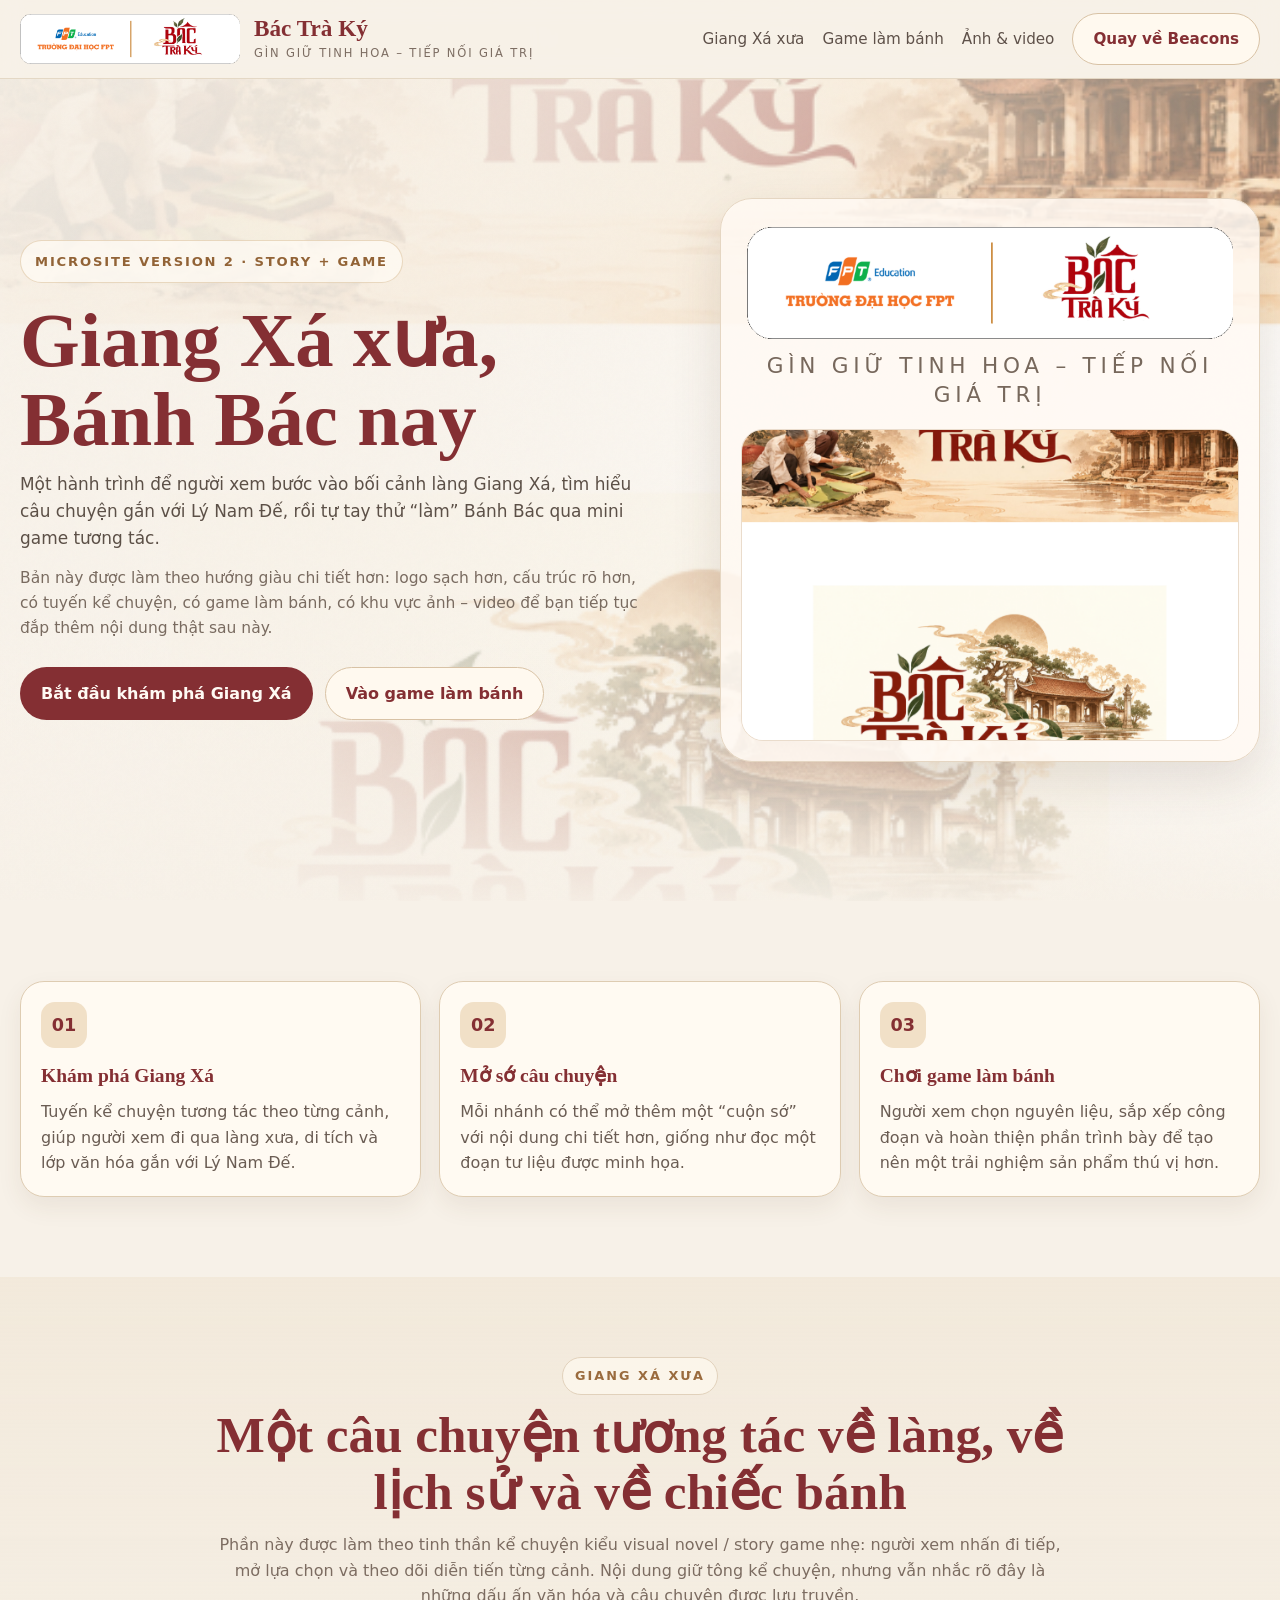
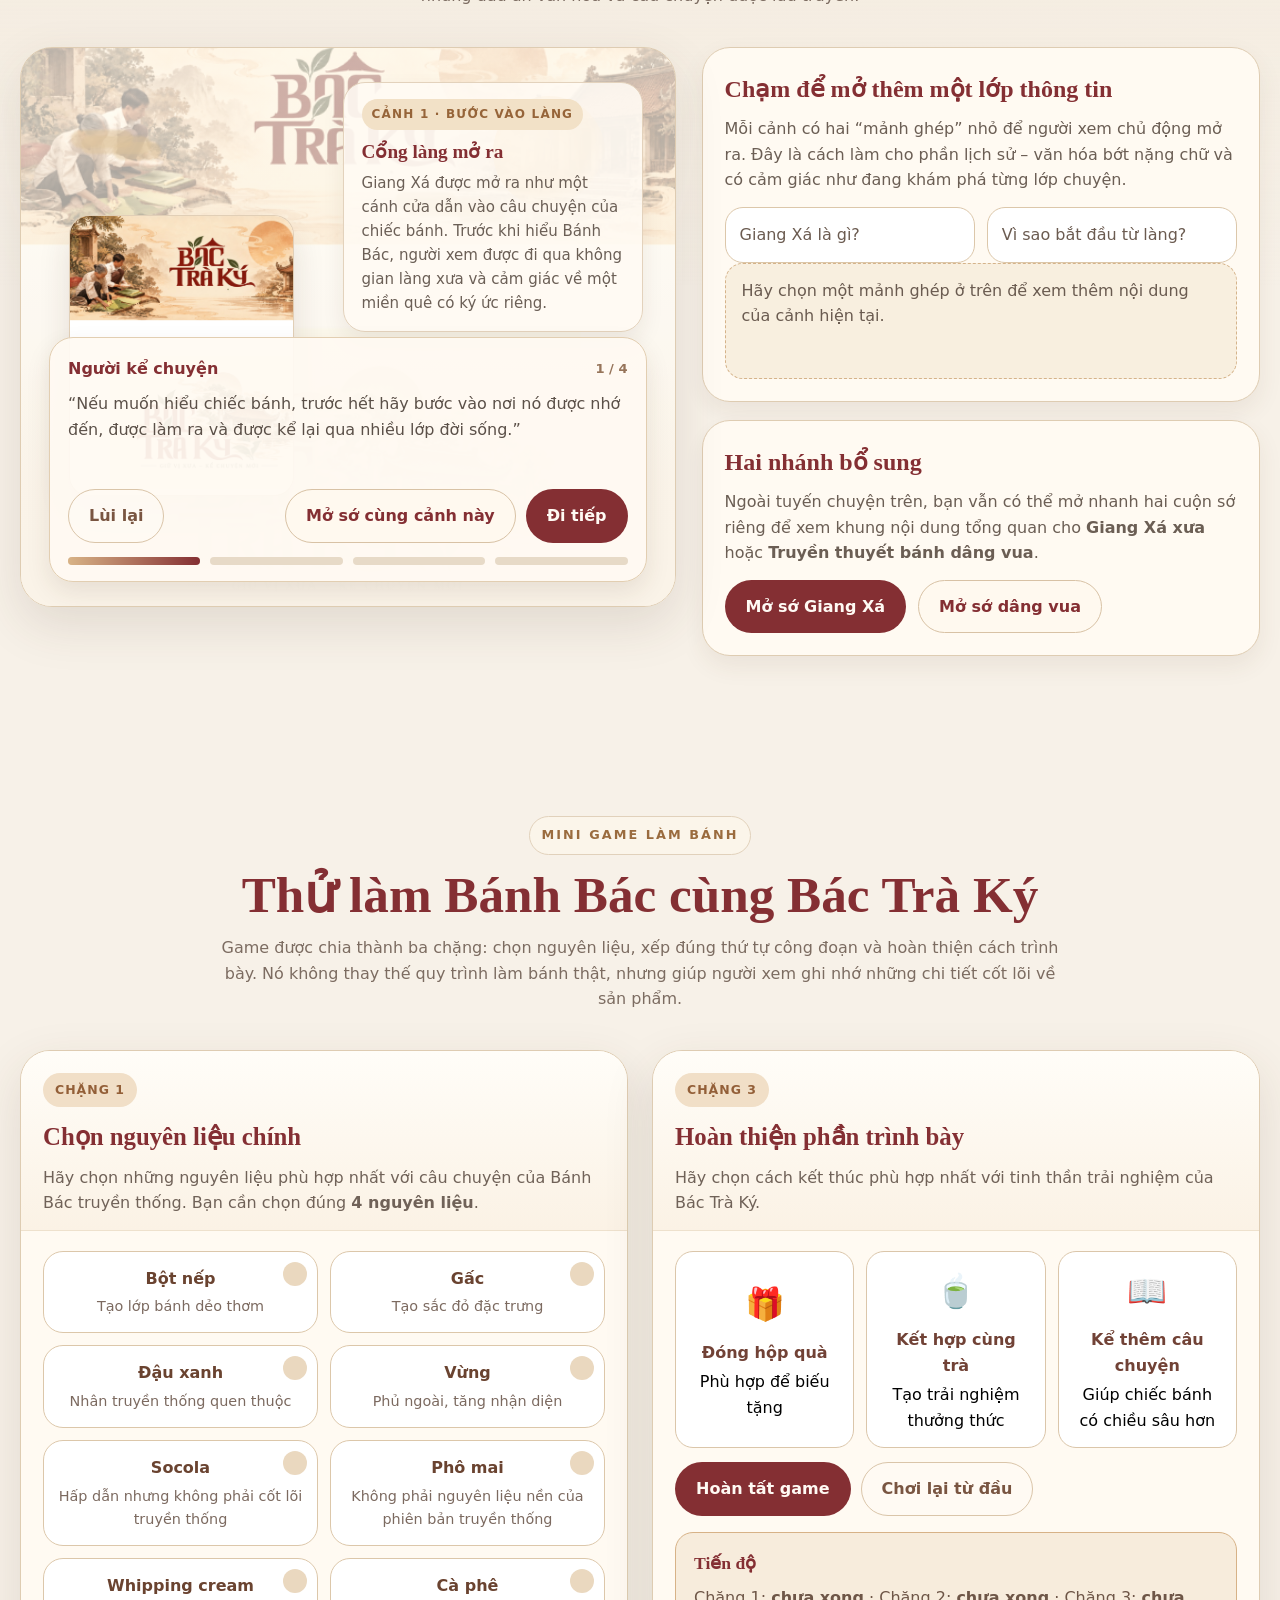
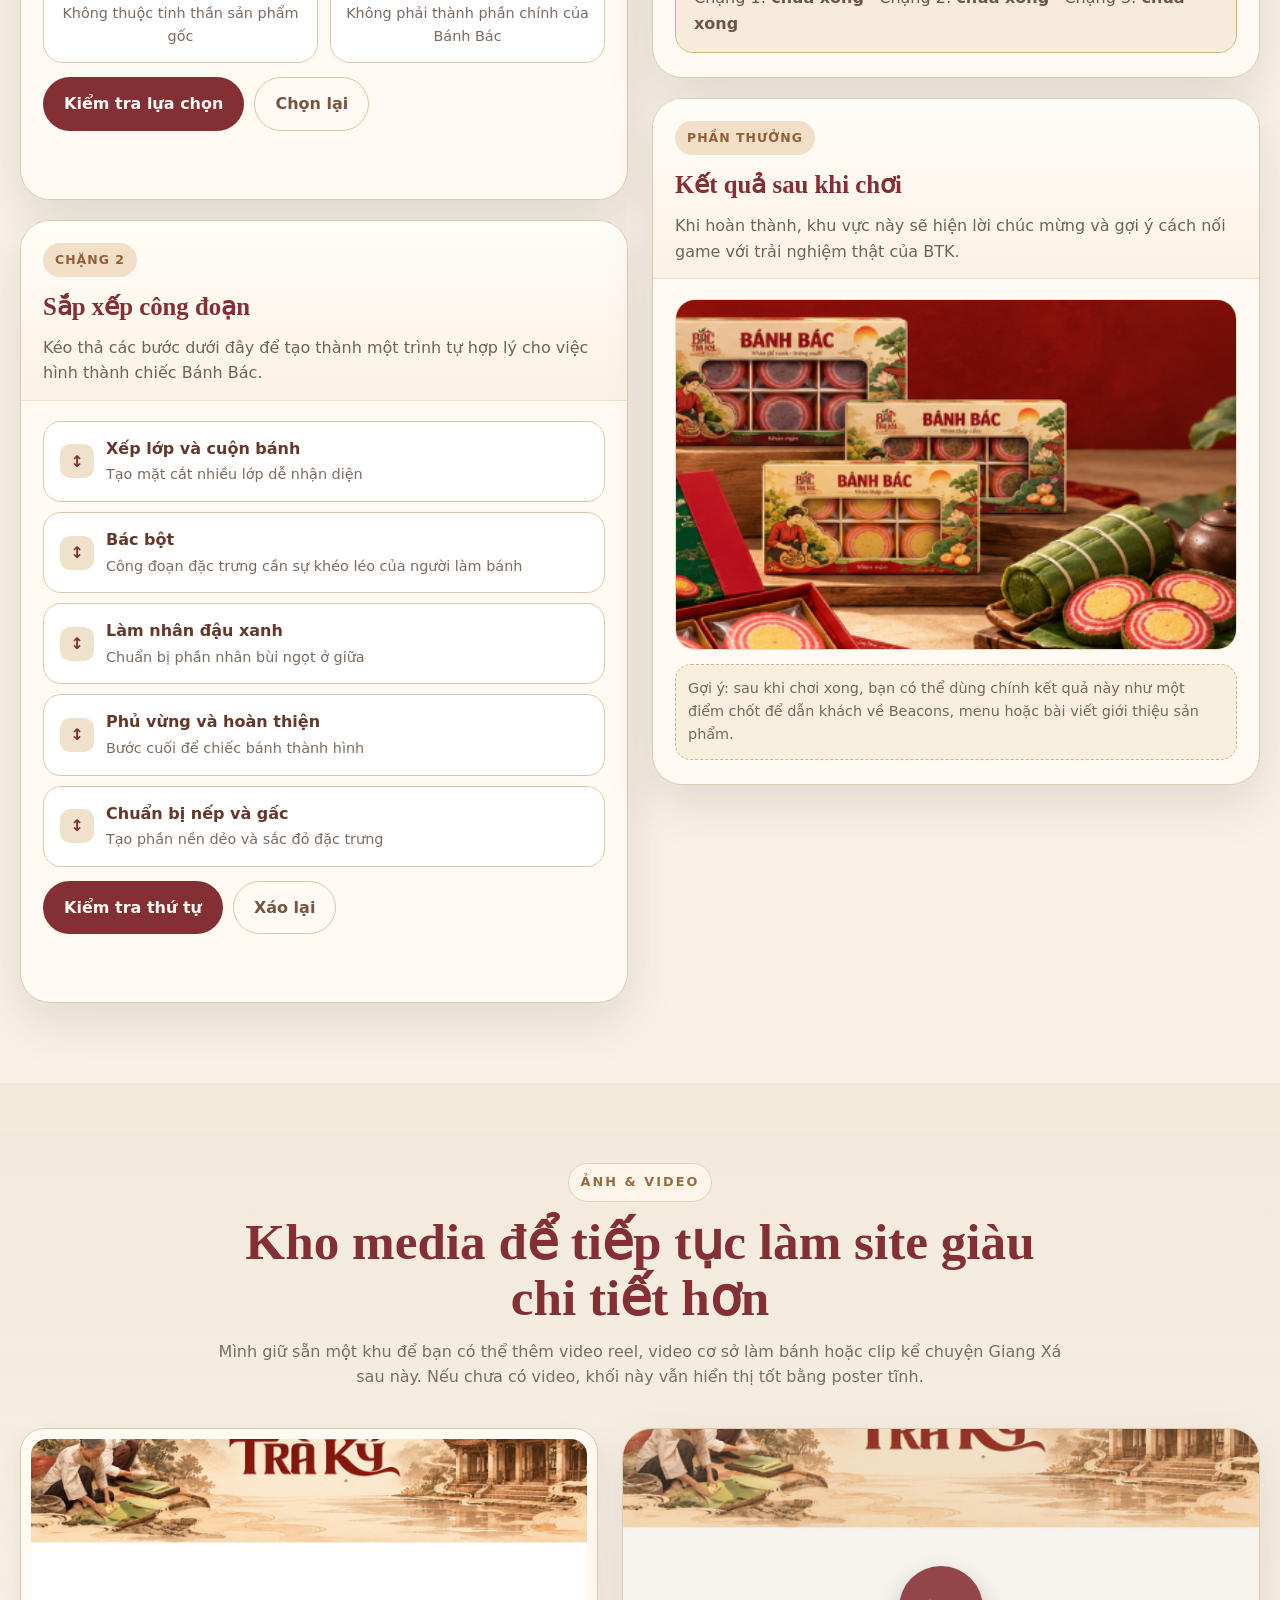
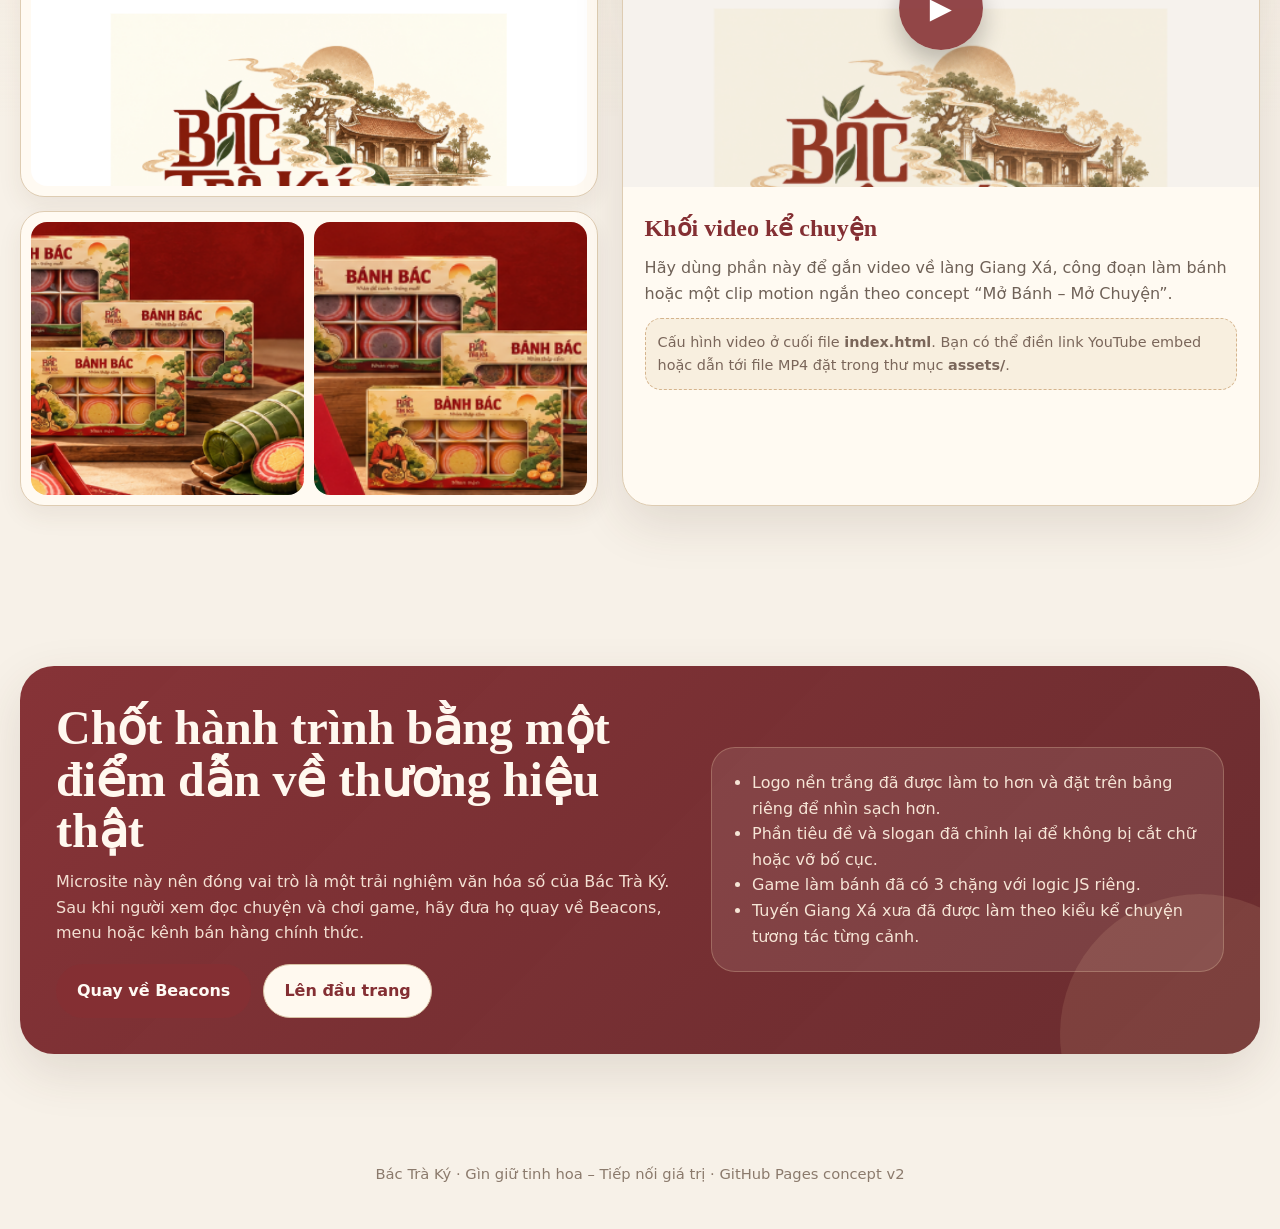
==== commit 7b4e071a: "Add files via upload" ====
--- a/index.html
+++ b/index.html
@@ -238,7 +238,7 @@
   <header class="header">
     <div class="container nav">
       <a href="#top" class="brand" aria-label="Trang chủ Bác Trà Ký">
-        <div class="brand-mark"><img src="assets/official-logo-clean.png" alt="Logo FPT Education và Bác Trà Ký trên nền trắng" /></div>
+        <div class="brand-mark"><img src="assets/official-logo-clean2.png" alt="Logo FPT Education và Bác Trà Ký trên nền trắng" /></div>
         <div class="brand-text">
           <h1 class="brand-title serif">Bác Trà Ký</h1>
           <div class="brand-sub">Gìn giữ tinh hoa – Tiếp nối giá trị</div>
@@ -268,7 +268,7 @@
         </div>
         <div class="hero-side">
           <div class="hero-card">
-            <div class="logo-board"><img src="assets/official-logo-clean.png" alt="Logo chính thức của Bác Trà Ký" /></div>
+            <div class="logo-board"><img src="assets/official-logo-clean2.png" alt="Logo chính thức của Bác Trà Ký" /></div>
             <div class="slogan">Gìn giữ tinh hoa – Tiếp nối giá trị</div>
             <div class="artshot"><img src="assets/brand-scene.png" alt="Phong cách mỹ thuật Bác Trà Ký" /></div>
           </div>
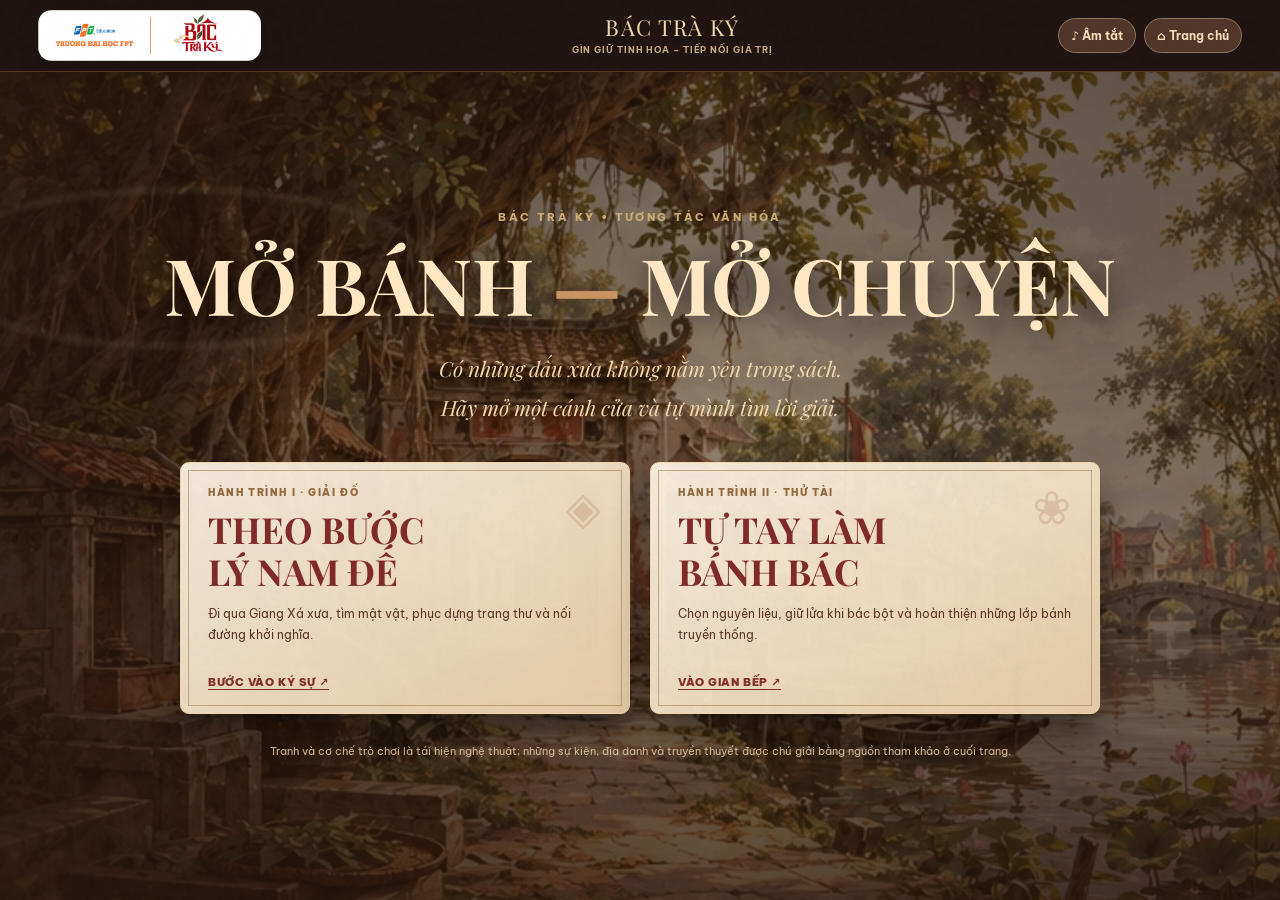
==== commit 754500f4: "Add files via upload" ====
--- a/index.html
+++ b/index.html
@@ -1,805 +1,21 @@
 <!DOCTYPE html>
 <html lang="vi">
 <head>
-  <meta charset="UTF-8" />
-  <meta name="viewport" content="width=device-width, initial-scale=1.0" />
-  <meta name="theme-color" content="#842f33" />
-  <title>Bác Trà Ký | Giang Xá xưa · Bánh Bác · Mini game</title>
-  <meta name="description" content="Khám phá Giang Xá xưa, câu chuyện về Lý Nam Đế, Bánh Bác Giang Xá và mini game làm bánh của Bác Trà Ký." />
-  <style>
-    :root{
-      --paper:#f7f1e8;
-      --paper-2:#efe4d2;
-      --paper-3:#fdf8f1;
-      --ink:#4e3e36;
-      --muted:#7c6c61;
-      --wine:#842f33;
-      --wine-dark:#642427;
-      --gold:#c39661;
-      --line:#deccb2;
-      --leaf:#58664f;
-      --shadow:0 18px 50px rgba(75,51,37,.13);
-      --radius:28px;
-      --max:1240px;
-    }
-    *{box-sizing:border-box}
-    html{scroll-behavior:smooth}
-    body{margin:0;background:var(--paper);color:var(--ink);font-family:"Segoe UI",system-ui,-apple-system,sans-serif;line-height:1.6;overflow-x:hidden}
-    body.modal-open{overflow:hidden}
-    img{display:block;max-width:100%}
-    button,input{font:inherit}
-    a{text-decoration:none;color:inherit}
-    .serif{font-family:Georgia,"Times New Roman",serif}
-    .container{width:min(var(--max), calc(100% - 28px)); margin:0 auto}
-    .grain{position:fixed;inset:0;pointer-events:none;opacity:.1;z-index:1;background-image:url("data:image/svg+xml,%3Csvg viewBox='0 0 200 200' xmlns='http://www.w3.org/2000/svg'%3E%3Cfilter id='n'%3E%3CfeTurbulence type='fractalNoise' baseFrequency='0.7' numOctaves='3'/%3E%3C/filter%3E%3Crect width='100%25' height='100%25' filter='url(%23n)' opacity='0.15'/%3E%3C/svg%3E")}
-    .section{padding:80px 0; position:relative; z-index:2}
-    .section.soft{background:linear-gradient(180deg, rgba(239,228,210,.58), rgba(247,241,232,0) 58%)}
-    .section-title{text-align:center; max-width:850px; margin:0 auto 38px}
-    .section-title .kicker{display:inline-block; padding:8px 12px; border-radius:999px; background:#fbf5ea; border:1px solid #e1d1bb; color:#9a6b3e; font-size:.8rem; letter-spacing:.16em; text-transform:uppercase; font-weight:800; margin-bottom:12px}
-    .section-title h2{margin:0 0 12px; color:var(--wine); font-size:clamp(2rem, 4vw, 3.2rem); line-height:1.1; font-weight:700}
-    .section-title p{margin:0; color:var(--muted)}
-
-    .header{position:sticky; top:0; z-index:40; background:rgba(247,241,232,.88); backdrop-filter:blur(10px); border-bottom:1px solid rgba(214,196,170,.55)}
-    .nav{display:flex; align-items:center; justify-content:space-between; gap:18px; min-height:78px}
-    .brand{display:flex; align-items:center; gap:14px; min-width:0}
-    .brand-mark{background:transparent; border:none; border-radius:0; padding:0; box-shadow:none}
-    .brand-mark img{width:220px; height:auto; object-fit:contain}
-    .brand-text{min-width:0}
-    .brand-title{margin:0; color:var(--wine); font-size:1.45rem; font-weight:700; line-height:1.05}
-    .brand-sub{font-size:.72rem; color:#7d6e63; letter-spacing:.16em; text-transform:uppercase; margin-top:4px}
-    .nav-links{display:flex; flex-wrap:wrap; gap:10px 18px; align-items:center; justify-content:flex-end; font-size:.95rem; color:#5e5149}
-    .nav-links a:hover{color:var(--wine)}
-    .btn{display:inline-flex; align-items:center; justify-content:center; gap:8px; border:1px solid transparent; border-radius:999px; padding:13px 20px; font-weight:700; cursor:pointer; transition:.2s ease; background:none}
-    .btn:hover{transform:translateY(-1px)}
-    .btn.primary{background:var(--wine); color:#fffaf4}
-    .btn.primary:hover{background:var(--wine-dark)}
-    .btn.secondary{border-color:#d8c2a5; background:#fff9ef; color:var(--wine)}
-    .btn.secondary:hover{background:#fffcf7}
-    .btn.ghost{border-color:#dac5a9; color:#795541; background:rgba(255,251,244,.65)}
-
-    .hero{position:relative; min-height:calc(100vh - 78px); display:grid; align-items:center; overflow:hidden}
-    .hero::before{content:""; position:absolute; inset:0; background:linear-gradient(116deg, rgba(247,241,232,.96) 0%, rgba(247,241,232,.88) 35%, rgba(247,241,232,.58) 60%, rgba(247,241,232,.18) 100%), url('assets/brand-scene.png') center/cover no-repeat; transform:scale(1.03)}
-    .hero::after{content:""; position:absolute; inset:auto 0 0; height:34%; background:linear-gradient(to bottom, rgba(247,241,232,0), rgba(247,241,232,.95));}
-    .hero-grid{position:relative; z-index:2; display:grid; grid-template-columns:1.05fr .95fr; gap:32px; align-items:center; padding:48px 0 68px}
-    .eyebrow{display:inline-flex; align-items:center; gap:8px; padding:10px 14px; border-radius:999px; background:rgba(255,251,244,.75); border:1px solid rgba(199,162,110,.38); color:#926336; font-size:.82rem; letter-spacing:.14em; text-transform:uppercase; font-weight:800}
-    .hero-copy h1{margin:18px 0 12px; font-size:clamp(2.6rem, 6vw, 5rem); line-height:1.03; color:var(--wine); font-weight:700}
-    .hero-copy .lead{font-size:1.06rem; max-width:620px; color:#5c5047; margin:0 0 14px}
-    .hero-copy .sublead{font-size:.97rem; max-width:640px; color:#796b60; margin:0 0 26px}
-    .hero-actions{display:flex; flex-wrap:wrap; gap:12px}
-    .hero-side{display:flex; justify-content:flex-end}
-    .hero-card{width:min(540px,100%); background:rgba(255,250,244,.84); border:1px solid #e5d6c2; border-radius:32px; box-shadow:var(--shadow); overflow:hidden; padding:20px}
-    .hero-card .logo-board{background:transparent; border:none; border-radius:0; padding:8px 6px 0; display:flex; justify-content:center; box-shadow:none}
-    .hero-card .logo-board img{width:min(100%, 500px); object-fit:contain}
-    .hero-card .slogan{padding:12px 10px 6px; text-align:center; color:#77685c; font-size:clamp(1rem, 2.3vw, 1.35rem); letter-spacing:.22em; text-transform:uppercase; line-height:1.35; word-break:break-word}
-    .hero-card .artshot{margin-top:14px; border-radius:22px; overflow:hidden; border:1px solid #eadccc}
-    .hero-card .artshot img{width:100%; aspect-ratio:16/10; object-fit:cover}
-
-    .quick-grid{display:grid; grid-template-columns:repeat(3,1fr); gap:18px}
-    .quick-card{background:#fffaf2; border:1px solid var(--line); border-radius:24px; padding:20px; box-shadow:0 10px 24px rgba(88,60,38,.08)}
-    .quick-card .icon{width:46px;height:46px;border-radius:14px;background:#f1e0c7;color:var(--wine);display:grid;place-items:center;font-weight:800;font-size:1.1rem;margin-bottom:12px}
-    .quick-card h3{margin:0 0 8px; color:var(--wine); font-size:1.22rem}
-    .quick-card p{margin:0; color:#6a5c53}
-
-    .story-layout{display:grid; grid-template-columns:1.08fr .92fr; gap:26px; align-items:start}
-    .story-stage{position:relative; min-height:560px; background:linear-gradient(180deg, #fffdf8, #f7ecdb); border:1px solid var(--line); border-radius:32px; overflow:hidden; box-shadow:var(--shadow)}
-    .story-stage .bg{position:absolute; inset:0; background:url('assets/brand-scene.png') center/cover no-repeat; filter:sepia(.16) saturate(.9) opacity(.35)}
-    .story-stage .mist{position:absolute; inset:auto 0 0; height:44%; background:linear-gradient(to bottom, rgba(255,255,255,0), rgba(250,243,232,.86) 54%, rgba(250,243,232,1));}
-    .scene-decor{position:absolute; inset:0; pointer-events:none}
-    .sun{position:absolute; top:48px; right:70px; width:112px; height:112px; border-radius:50%; background:radial-gradient(circle at 35% 35%, rgba(255,219,163,.96), rgba(233,183,109,.76) 55%, rgba(233,183,109,.22) 72%, transparent 74%); opacity:.8}
-    .cloud{position:absolute; background:rgba(223,196,156,.52); filter:blur(1px); height:18px; border-radius:999px; animation:floatCloud 10s ease-in-out infinite}
-    .cloud::before,.cloud::after{content:""; position:absolute; background:inherit; height:18px; border-radius:999px}
-    .cloud::before{width:62px; left:-10px; top:-6px}
-    .cloud::after{width:48px; right:-10px; top:6px}
-    .cloud.c1{width:70px; top:88px; left:60px}
-    .cloud.c2{width:90px; top:150px; right:180px; animation-delay:-4s}
-    .story-character{position:absolute; bottom:110px; left:48px; width:225px; border-radius:20px; overflow:hidden; border:1px solid rgba(215,194,166,.75); box-shadow:0 16px 32px rgba(57,34,23,.12); background:#fff7ec; animation:floatCard 4s ease-in-out infinite}
-    .story-character img{width:100%; aspect-ratio:4/5; object-fit:cover; object-position:left center}
-    .story-note{position:absolute; right:32px; top:34px; width:min(48%, 300px); background:rgba(255,251,244,.88); border:1px solid #e3d2bc; border-radius:22px; padding:16px 18px; box-shadow:0 10px 22px rgba(70,44,31,.08)}
-    .story-note .label{display:inline-flex; padding:6px 10px; border-radius:999px; background:#f2e1c7; color:#966439; font-size:.75rem; font-weight:800; letter-spacing:.1em; text-transform:uppercase; margin-bottom:10px}
-    .story-note h3{margin:0 0 8px; color:var(--wine); font-size:1.2rem; line-height:1.2}
-    .story-note p{margin:0; color:#6b5f56; font-size:.94rem}
-    .dialogue-box{position:absolute; left:28px; right:28px; bottom:24px; background:rgba(255,250,243,.94); border:1px solid #e2ceb1; border-radius:24px; padding:18px 18px 16px; box-shadow:0 10px 24px rgba(71,45,32,.10)}
-    .dialogue-meta{display:flex; justify-content:space-between; gap:12px; align-items:center; margin-bottom:10px}
-    .dialogue-meta strong{color:var(--wine); font-size:1rem}
-    .dialogue-meta span{font-size:.82rem; color:#96745a; font-weight:700}
-    .dialogue-text{margin:0; color:#5b5048; min-height:84px}
-    .story-controls{display:flex; justify-content:space-between; gap:12px; margin-top:14px; flex-wrap:wrap}
-    .progress-row{display:flex; gap:10px; margin-top:14px}
-    .progress-dot{flex:1; height:8px; border-radius:999px; background:#e7dac7; overflow:hidden; position:relative}
-    .progress-dot.active::after{content:""; position:absolute; inset:0; background:linear-gradient(90deg, #d8b386, var(--wine));}
-
-    .story-panel{display:flex; flex-direction:column; gap:18px}
-    .panel-card{background:#fffaf2; border:1px solid var(--line); border-radius:28px; padding:22px; box-shadow:0 10px 24px rgba(88,60,38,.08)}
-    .panel-card h3{margin:0 0 8px; color:var(--wine); font-size:1.5rem}
-    .panel-card p{margin:0 0 14px; color:#6b5e54}
-    .choice-grid{display:grid; grid-template-columns:1fr 1fr; gap:12px}
-    .choice-btn{padding:14px; border-radius:18px; border:1px solid #dcc7aa; background:#fff; text-align:left; color:#6b5b50; cursor:pointer; transition:.2s ease}
-    .choice-btn:hover,.choice-btn.active{background:#f6ead8; border-color:#cfa26f; transform:translateY(-1px)}
-    .fact-box{min-height:116px; background:#f8efdf; border:1px dashed #d5b38a; border-radius:18px; padding:14px 16px; color:#6a5b50}
-
-    .game-wrap{display:grid; grid-template-columns:1fr 1fr; gap:24px; align-items:start}
-    .game-card{background:#fffaf2; border:1px solid var(--line); border-radius:30px; overflow:hidden; box-shadow:var(--shadow)}
-    .game-head{padding:22px 22px 14px; border-bottom:1px solid #eee1cd; background:linear-gradient(180deg, #fffdf8, #fbf2e5)}
-    .game-head .stage{display:inline-flex; padding:7px 12px; border-radius:999px; background:#f1dfc7; color:#935f38; font-size:.78rem; font-weight:800; letter-spacing:.08em; text-transform:uppercase; margin-bottom:10px}
-    .game-head h3{margin:0 0 8px; color:var(--wine); font-size:1.55rem}
-    .game-head p{margin:0; color:#706258}
-    .game-body{padding:20px 22px 24px}
-    .ingredient-grid{display:grid; grid-template-columns:repeat(2,1fr); gap:12px}
-    .ingredient{border:1px solid #dcc7aa; border-radius:20px; background:#fff; padding:14px; cursor:pointer; transition:.18s ease; position:relative}
-    .ingredient:hover{transform:translateY(-1px); background:#fffdf8}
-    .ingredient.selected{border-color:#bf8147; background:#f7ecdb; box-shadow:0 8px 18px rgba(98,62,35,.08)}
-    .ingredient .name{font-weight:800; color:#6a4330; margin-bottom:4px}
-    .ingredient .desc{font-size:.9rem; color:#7c6a60}
-    .ingredient .tick{position:absolute; top:10px; right:10px; width:24px; height:24px; border-radius:50%; background:#ead8bf; color:transparent; display:grid; place-items:center; font-size:.85rem; font-weight:800}
-    .ingredient.selected .tick{background:var(--wine); color:#fff}
-    .feedback{margin-top:14px; min-height:30px; font-weight:700}
-    .feedback.ok{color:#2f7a52}
-    .feedback.warn{color:#9c6239}
-
-    .sequence-list{display:grid; gap:10px}
-    .seq-item{display:flex; align-items:center; gap:12px; padding:14px 16px; background:#fff; border:1px solid #dcc7aa; border-radius:18px; cursor:grab}
-    .seq-item .drag{width:34px; height:34px; border-radius:10px; background:#f0e1cb; color:var(--wine); display:grid; place-items:center; font-weight:800}
-    .seq-item strong{display:block; color:#66382b}
-    .seq-item span{font-size:.9rem; color:#7b6c61}
-    .seq-item.dragging{opacity:.5}
-
-    .finish-grid{display:grid; grid-template-columns:repeat(3,1fr); gap:12px}
-    .finish-card{padding:14px; border-radius:18px; border:1px solid #dbc6aa; background:#fff; cursor:pointer; text-align:center; transition:.2s ease}
-    .finish-card:hover,.finish-card.selected{background:#f8ecd9; border-color:#c8925b; transform:translateY(-1px)}
-    .finish-card .emoji{font-size:2rem; margin-bottom:10px}
-    .finish-card strong{display:block; color:#714236; margin-bottom:4px}
-    .score-board{margin-top:16px; background:#f7ecdc; border:1px solid #d7b287; border-radius:18px; padding:16px 18px; color:#6e5647}
-    .score-board h4{margin:0 0 8px; color:var(--wine); font-size:1.1rem}
-
-    .media-layout{display:grid; grid-template-columns:.95fr 1.05fr; gap:24px}
-    .gallery{display:grid; gap:14px}
-    .gallery .frame{background:#fffaf2; border:1px solid var(--line); border-radius:24px; padding:10px; box-shadow:0 10px 24px rgba(88,60,38,.08)}
-    .gallery .frame img{width:100%; border-radius:16px; object-fit:cover}
-    .gallery .frame.large img{aspect-ratio:16/10}
-    .gallery .frame.small-grid{display:grid; grid-template-columns:1fr 1fr; gap:10px}
-    .gallery .frame.small-grid img{aspect-ratio:1/1}
-    .video-card{background:#fffaf2; border:1px solid var(--line); border-radius:30px; overflow:hidden; box-shadow:var(--shadow)}
-    .video-preview{position:relative; aspect-ratio:16/9; background:#ccb79c}
-    .video-preview img{width:100%; height:100%; object-fit:cover; opacity:.82}
-    .video-preview .play{position:absolute; inset:0; display:grid; place-items:center}
-    .video-preview .play span{width:84px; height:84px; border-radius:50%; display:grid; place-items:center; background:rgba(132,47,51,.88); color:#fff; font-size:1.8rem; box-shadow:0 12px 24px rgba(0,0,0,.24)}
-    .video-embed{display:none}
-    .video-embed.active{display:block}
-    .video-embed video,.video-embed iframe{width:100%; aspect-ratio:16/9; border:0; display:block; background:#000}
-    .video-copy{padding:22px}
-    .video-copy h3{margin:0 0 8px; color:var(--wine); font-size:1.5rem}
-    .video-copy p{margin:0 0 12px; color:#6f6157}
-    .helper{font-size:.9rem; background:#f8efdf; border:1px dashed #d5b48d; border-radius:16px; padding:12px; color:#7a665a}
-
-    .cta{background:linear-gradient(135deg, rgba(132,47,51,.98), rgba(100,36,39,.96)); color:#fff8ef; border-radius:34px; box-shadow:var(--shadow); padding:36px; position:relative; overflow:hidden}
-    .cta::before{content:""; position:absolute; width:280px; height:280px; border-radius:50%; right:-80px; bottom:-120px; background:rgba(255,215,160,.11)}
-    .cta-grid{position:relative; z-index:2; display:grid; grid-template-columns:1.1fr .9fr; gap:28px; align-items:center}
-    .cta h2{margin:0 0 12px; font-size:clamp(2rem, 4vw, 3rem); line-height:1.08}
-    .cta p{margin:0 0 18px; color:#f3dfd2}
-    .cta-box{background:rgba(255,250,244,.09); border:1px solid rgba(255,228,188,.24); border-radius:24px; padding:22px}
-    .cta-box ul{margin:0; padding-left:18px; color:#f6e5d6}
-    .footer{padding:28px 0 44px; color:#8b7a6c; text-align:center; font-size:.92rem}
-
-    .scroll-overlay{position:fixed; inset:0; background:rgba(42,29,22,.58); backdrop-filter:blur(6px); display:none; align-items:center; justify-content:center; padding:16px; z-index:80}
-    .scroll-overlay.open{display:flex}
-    .scroll-shell{width:min(980px,100%); max-height:94vh; overflow:auto; padding:8px}
-    .scroll-sheet{position:relative; background:linear-gradient(180deg,#fff9ef,#f5ead7); border:1px solid #d9be98; border-radius:28px; overflow:hidden; box-shadow:0 28px 80px rgba(17,10,8,.35); animation:unroll .72s cubic-bezier(.2,.9,.2,1)}
-    @keyframes unroll{0%{transform:translateY(26px) scaleY(.05);opacity:0}40%{transform:translateY(8px) scaleY(1.03);opacity:1}100%{transform:translateY(0) scaleY(1);opacity:1}}
-    .scroll-sheet::before,.scroll-sheet::after{content:""; position:absolute; left:14px; right:14px; height:16px; border-radius:999px; background:linear-gradient(180deg,#cca068,#9d6f3f); box-shadow:inset 0 2px 4px rgba(255,255,255,.3), 0 5px 10px rgba(95,57,29,.18)}
-    .scroll-sheet::before{top:12px}.scroll-sheet::after{bottom:12px}
-    .scroll-header{padding:42px 34px 20px; display:flex; justify-content:space-between; gap:18px; align-items:flex-start}
-    .scroll-header .badge{display:inline-flex; padding:7px 12px; border-radius:999px; background:#f2e1c7; color:#9b673a; font-size:.76rem; font-weight:800; letter-spacing:.1em; text-transform:uppercase; margin-bottom:10px}
-    .scroll-header h3{margin:0 0 8px; color:var(--wine); font-size:clamp(2rem,4vw,2.8rem); line-height:1.08}
-    .scroll-header p{margin:0; color:#6c5c52}
-    .close{width:44px;height:44px;border-radius:50%;border:1px solid #d8bc95;background:#fff8ee;color:var(--wine);font-size:1.2rem;font-weight:800;cursor:pointer}
-    .scroll-grid{display:grid; grid-template-columns:1fr 1fr; gap:18px; padding:0 34px 26px}
-    .scroll-grid img{width:100%; aspect-ratio:16/10; object-fit:cover; border-radius:22px; border:1px solid #decaad}
-    .scroll-note{background:#fdf4e7; border:1px solid #e2ceb1; border-radius:22px; padding:16px 18px; color:#6d5d53}
-    .scroll-note h4{margin:0 0 8px; color:var(--wine); font-size:1.15rem}
-    .chapter-grid{display:grid; grid-template-columns:1fr 1fr; gap:14px; padding:0 34px 30px}
-    .chapter{background:#fffaf1; border:1px solid #e0cdb0; border-radius:20px; padding:16px}
-    .chapter .num{display:inline-flex; width:34px; height:34px; border-radius:50%; align-items:center; justify-content:center; background:#efdec4; color:var(--wine); font-weight:800; margin-bottom:12px}
-    .chapter h5{margin:0 0 8px; color:var(--wine); font-size:1.03rem}
-    .chapter p{margin:0; color:#6f6056; font-size:.95rem}
-    .scroll-footer{display:flex; justify-content:space-between; gap:14px; align-items:center; flex-wrap:wrap; padding:0 34px 40px}
-    .scroll-footer .note{font-size:.88rem; color:#7c6d61; max-width:580px}
-
-    @keyframes floatCloud{0%,100%{transform:translateX(0)}50%{transform:translateX(18px)}}
-    @keyframes floatCard{0%,100%{transform:translateY(0)}50%{transform:translateY(-8px)}}
-
-    @media (max-width: 1080px){
-      .hero-grid,.story-layout,.game-wrap,.media-layout,.cta-grid,.scroll-grid{grid-template-columns:1fr}
-      .hero{min-height:auto}
-      .hero-side{justify-content:flex-start}
-      .quick-grid{grid-template-columns:1fr 1fr 1fr}
-      .story-note{position:static; margin:26px 24px 0; width:auto}
-      .story-character{width:190px}
-    }
-    @media (max-width: 760px){
-      .container{width:min(var(--max), calc(100% - 18px))}
-      .nav{padding:10px 0; align-items:flex-start; flex-direction:column}
-      .nav-links{width:100%; justify-content:flex-start}
-      .brand{flex-direction:column; align-items:flex-start}
-      .brand-mark img{width:190px}
-      .hero-grid{padding:34px 0 46px}
-      .hero-actions,.story-controls{flex-direction:column; align-items:stretch}
-      .quick-grid,.choice-grid,.finish-grid,.chapter-grid,.ingredient-grid{grid-template-columns:1fr}
-      .story-stage{min-height:600px}
-      .story-character{position:static; width:min(220px, calc(100% - 48px)); margin:80px auto 0}
-      .story-note{margin:20px}
-      .dialogue-box{left:18px; right:18px; bottom:18px}
-      .scroll-header,.scroll-grid,.chapter-grid,.scroll-footer{padding-left:18px; padding-right:18px}
-      .hero-card .slogan{font-size:1rem; letter-spacing:.16em}
-    }
-  </style>
+<meta charset="utf-8"><meta name="viewport" content="width=device-width, initial-scale=1,viewport-fit=cover">
+<meta name="theme-color" content="#281c19"><meta name="description" content="Mở Bánh – Mở Chuyện: game giải đố lịch sử theo bước Lý Bí tại Giang Xá và trải nghiệm làm Bánh Bác của Bác Trà Ký.">
+<title>Bác Trà Ký | Theo bước Lý Nam Đế</title>
+<link rel="stylesheet" href="styles.css">
 </head>
 <body>
-  <div class="grain" aria-hidden="true"></div>
-  <header class="header">
-    <div class="container nav">
-      <a href="#top" class="brand" aria-label="Trang chủ Bác Trà Ký">
-        <div class="brand-mark"><img src="assets/official-logo-clean2.png" alt="Logo FPT Education và Bác Trà Ký trên nền trắng" /></div>
-        <div class="brand-text">
-          <h1 class="brand-title serif">Bác Trà Ký</h1>
-          <div class="brand-sub">Gìn giữ tinh hoa – Tiếp nối giá trị</div>
-        </div>
-      </a>
-      <nav class="nav-links">
-        <a href="#giangxa">Giang Xá xưa</a>
-        <a href="#game">Game làm bánh</a>
-        <a href="#media">Ảnh &amp; video</a>
-        <a href="#ket-noi" class="btn secondary">Quay về Beacons</a>
-      </nav>
-    </div>
-  </header>
-
-  <main id="top">
-    <section class="hero">
-      <div class="container hero-grid">
-        <div class="hero-copy">
-          <div class="eyebrow">Microsite version 2 · story + game</div>
-          <h1 class="serif">Giang Xá xưa,<br />Bánh Bác nay</h1>
-          <p class="lead">Một hành trình để người xem bước vào bối cảnh làng Giang Xá, tìm hiểu câu chuyện gắn với Lý Nam Đế, rồi tự tay thử “làm” Bánh Bác qua mini game tương tác.</p>
-          <p class="sublead">Bản này được làm theo hướng giàu chi tiết hơn: logo sạch hơn, cấu trúc rõ hơn, có tuyến kể chuyện, có game làm bánh, có khu vực ảnh – video để bạn tiếp tục đắp thêm nội dung thật sau này.</p>
-          <div class="hero-actions">
-            <a class="btn primary" href="#giangxa">Bắt đầu khám phá Giang Xá</a>
-            <a class="btn secondary" href="#game">Vào game làm bánh</a>
-          </div>
-        </div>
-        <div class="hero-side">
-          <div class="hero-card">
-            <div class="logo-board"><img src="assets/official-logo-clean2.png" alt="Logo chính thức của Bác Trà Ký" /></div>
-            <div class="slogan">Gìn giữ tinh hoa – Tiếp nối giá trị</div>
-            <div class="artshot"><img src="assets/brand-scene.png" alt="Phong cách mỹ thuật Bác Trà Ký" /></div>
-          </div>
-        </div>
-      </div>
-    </section>
-
-    <section class="section">
-      <div class="container">
-        <div class="quick-grid">
-          <article class="quick-card"><div class="icon">01</div><h3 class="serif">Khám phá Giang Xá</h3><p>Tuyến kể chuyện tương tác theo từng cảnh, giúp người xem đi qua làng xưa, di tích và lớp văn hóa gắn với Lý Nam Đế.</p></article>
-          <article class="quick-card"><div class="icon">02</div><h3 class="serif">Mở sớ câu chuyện</h3><p>Mỗi nhánh có thể mở thêm một “cuộn sớ” với nội dung chi tiết hơn, giống như đọc một đoạn tư liệu được minh họa.</p></article>
-          <article class="quick-card"><div class="icon">03</div><h3 class="serif">Chơi game làm bánh</h3><p>Người xem chọn nguyên liệu, sắp xếp công đoạn và hoàn thiện phần trình bày để tạo nên một trải nghiệm sản phẩm thú vị hơn.</p></article>
-        </div>
-      </div>
-    </section>
-
-    <section id="giangxa" class="section soft">
-      <div class="container">
-        <div class="section-title">
-          <div class="kicker">Giang Xá xưa</div>
-          <h2 class="serif">Một câu chuyện tương tác về làng, về lịch sử và về chiếc bánh</h2>
-          <p>Phần này được làm theo tinh thần kể chuyện kiểu visual novel / story game nhẹ: người xem nhấn đi tiếp, mở lựa chọn và theo dõi diễn tiến từng cảnh. Nội dung giữ tông kể chuyện, nhưng vẫn nhắc rõ đây là những dấu ấn văn hóa và câu chuyện được lưu truyền.</p>
-        </div>
-
-        <div class="story-layout">
-          <div class="story-stage">
-            <div class="bg"></div>
-            <div class="mist"></div>
-            <div class="scene-decor">
-              <div class="sun"></div>
-              <div class="cloud c1"></div>
-              <div class="cloud c2"></div>
-            </div>
-            <div class="story-note">
-              <div class="label" id="sceneLabel">Cảnh 1 · Bước vào làng</div>
-              <h3 class="serif" id="sceneTitle">Cổng làng mở ra</h3>
-              <p id="sceneSummary">Mỗi chuyến đi đều bắt đầu từ một cánh cửa. Với Bác Trà Ký, cánh cửa ấy là Giang Xá – nơi chiếc Bánh Bác được nhớ đến không chỉ như một món quà, mà như một phần ký ức địa phương.</p>
-            </div>
-            <div class="story-character"><img src="assets/brand-scene.png" alt="Cảnh minh họa về không gian Giang Xá" /></div>
-            <div class="dialogue-box">
-              <div class="dialogue-meta"><strong id="sceneSpeaker">Người kể chuyện</strong><span id="sceneMeta">1 / 4</span></div>
-              <p class="dialogue-text" id="sceneDialogue">“Nếu muốn hiểu Bánh Bác, trước hết hãy thử bước chậm qua Giang Xá xưa – nơi những lớp ký ức, lễ hội và truyền thuyết vẫn còn được kể lại trong đời sống hôm nay.”</p>
-              <div class="story-controls">
-                <button class="btn ghost" id="prevScene">Lùi lại</button>
-                <div style="display:flex; gap:10px; flex-wrap:wrap">
-                  <button class="btn secondary" id="openChronicle">Mở sớ cùng cảnh này</button>
-                  <button class="btn primary" id="nextScene">Đi tiếp</button>
-                </div>
-              </div>
-              <div class="progress-row" id="sceneProgress"></div>
-            </div>
-          </div>
-
-          <div class="story-panel">
-            <div class="panel-card">
-              <h3 class="serif">Chạm để mở thêm một lớp thông tin</h3>
-              <p>Mỗi cảnh có hai “mảnh ghép” nhỏ để người xem chủ động mở ra. Đây là cách làm cho phần lịch sử – văn hóa bớt nặng chữ và có cảm giác như đang khám phá từng lớp chuyện.</p>
-              <div class="choice-grid" id="choiceGrid"></div>
-              <div class="fact-box" id="factBox">Hãy chọn một mảnh ghép ở trên để xem thêm nội dung của cảnh hiện tại.</div>
-            </div>
-            <div class="panel-card">
-              <h3 class="serif">Hai nhánh bổ sung</h3>
-              <p>Ngoài tuyến chuyện trên, bạn vẫn có thể mở nhanh hai cuộn sớ riêng để xem khung nội dung tổng quan cho <strong>Giang Xá xưa</strong> hoặc <strong>Truyền thuyết bánh dâng vua</strong>.</p>
-              <div class="hero-actions">
-                <button class="btn primary open-scroll" data-story="giangxa">Mở sớ Giang Xá</button>
-                <button class="btn secondary open-scroll" data-story="dangvua">Mở sớ dâng vua</button>
-              </div>
-            </div>
-          </div>
-        </div>
-      </div>
-    </section>
-
-    <section id="game" class="section">
-      <div class="container">
-        <div class="section-title">
-          <div class="kicker">Mini game làm bánh</div>
-          <h2 class="serif">Thử làm Bánh Bác cùng Bác Trà Ký</h2>
-          <p>Game được chia thành ba chặng: chọn nguyên liệu, xếp đúng thứ tự công đoạn và hoàn thiện cách trình bày. Nó không thay thế quy trình làm bánh thật, nhưng giúp người xem ghi nhớ những chi tiết cốt lõi về sản phẩm.</p>
-        </div>
-
-        <div class="game-wrap">
-          <div style="display:grid; gap:20px">
-            <article class="game-card">
-              <div class="game-head"><div class="stage">Chặng 1</div><h3 class="serif">Chọn nguyên liệu chính</h3><p>Hãy chọn những nguyên liệu phù hợp nhất với câu chuyện của Bánh Bác truyền thống. Bạn cần chọn đúng <strong>4 nguyên liệu</strong>.</p></div>
-              <div class="game-body">
-                <div class="ingredient-grid" id="ingredientGrid"></div>
-                <div style="display:flex; gap:10px; flex-wrap:wrap; margin-top:14px">
-                  <button class="btn primary" id="checkIngredients">Kiểm tra lựa chọn</button>
-                  <button class="btn ghost" id="resetIngredients">Chọn lại</button>
-                </div>
-                <div class="feedback" id="ingredientFeedback"></div>
-              </div>
-            </article>
-
-            <article class="game-card">
-              <div class="game-head"><div class="stage">Chặng 2</div><h3 class="serif">Sắp xếp công đoạn</h3><p>Kéo thả các bước dưới đây để tạo thành một trình tự hợp lý cho việc hình thành chiếc Bánh Bác.</p></div>
-              <div class="game-body">
-                <div class="sequence-list" id="sequenceList"></div>
-                <div style="display:flex; gap:10px; flex-wrap:wrap; margin-top:14px">
-                  <button class="btn primary" id="checkSequence">Kiểm tra thứ tự</button>
-                  <button class="btn ghost" id="shuffleSequence">Xáo lại</button>
-                </div>
-                <div class="feedback" id="sequenceFeedback"></div>
-              </div>
-            </article>
-          </div>
-
-          <div style="display:grid; gap:20px">
-            <article class="game-card">
-              <div class="game-head"><div class="stage">Chặng 3</div><h3 class="serif">Hoàn thiện phần trình bày</h3><p>Hãy chọn cách kết thúc phù hợp nhất với tinh thần trải nghiệm của Bác Trà Ký.</p></div>
-              <div class="game-body">
-                <div class="finish-grid" id="finishGrid">
-                  <button class="finish-card" data-finish="1"><div class="emoji">🎁</div><strong>Đóng hộp quà</strong><span>Phù hợp để biếu tặng</span></button>
-                  <button class="finish-card" data-finish="2"><div class="emoji">🍵</div><strong>Kết hợp cùng trà</strong><span>Tạo trải nghiệm thưởng thức</span></button>
-                  <button class="finish-card" data-finish="3"><div class="emoji">📖</div><strong>Kể thêm câu chuyện</strong><span>Giúp chiếc bánh có chiều sâu hơn</span></button>
-                </div>
-                <div style="display:flex; gap:10px; flex-wrap:wrap; margin-top:14px">
-                  <button class="btn primary" id="finishGame">Hoàn tất game</button>
-                  <button class="btn ghost" id="resetGame">Chơi lại từ đầu</button>
-                </div>
-                <div class="score-board" id="scoreBoard">
-                  <h4 class="serif">Tiến độ</h4>
-                  <div id="scoreText">Bạn chưa hoàn thành cả 3 chặng. Hãy bắt đầu từ việc chọn nguyên liệu nhé.</div>
-                </div>
-              </div>
-            </article>
-
-            <article class="game-card">
-              <div class="game-head"><div class="stage">Phần thưởng</div><h3 class="serif">Kết quả sau khi chơi</h3><p>Khi hoàn thành, khu vực này sẽ hiện lời chúc mừng và gợi ý cách nối game với trải nghiệm thật của BTK.</p></div>
-              <div class="game-body">
-                <img src="assets/products.png" alt="Bánh Bác Bác Trà Ký" style="border-radius:20px; border:1px solid #eadccc; width:100%; aspect-ratio:16/10; object-fit:cover; margin-bottom:14px" />
-                <div class="helper" id="resultHint">Gợi ý: sau khi chơi xong, bạn có thể dùng chính kết quả này như một điểm chốt để dẫn khách về Beacons, menu hoặc bài viết giới thiệu sản phẩm.</div>
-              </div>
-            </article>
-          </div>
-        </div>
-      </div>
-    </section>
-
-    <section id="media" class="section soft">
-      <div class="container">
-        <div class="section-title">
-          <div class="kicker">Ảnh &amp; video</div>
-          <h2 class="serif">Kho media để tiếp tục làm site giàu chi tiết hơn</h2>
-          <p>Mình giữ sẵn một khu để bạn có thể thêm video reel, video cơ sở làm bánh hoặc clip kể chuyện Giang Xá sau này. Nếu chưa có video, khối này vẫn hiển thị tốt bằng poster tĩnh.</p>
-        </div>
-        <div class="media-layout">
-          <div class="gallery">
-            <div class="frame large"><img src="assets/brand-scene.png" alt="Cảnh mỹ thuật chủ đạo" /></div>
-            <div class="frame small-grid"><img src="assets/products.png" alt="Ảnh sản phẩm Bánh Bác" /><img src="assets/box-dau-xanh.png" alt="Hộp Bánh Bác đậu xanh" /></div>
-          </div>
-          <article class="video-card">
-            <div class="video-preview" id="videoPreview"><img src="assets/brand-scene.png" alt="Poster video" /><div class="play"><span>▶</span></div></div>
-            <div class="video-embed" id="videoEmbed"></div>
-            <div class="video-copy">
-              <h3 class="serif">Khối video kể chuyện</h3>
-              <p>Hãy dùng phần này để gắn video về làng Giang Xá, công đoạn làm bánh hoặc một clip motion ngắn theo concept “Mở Bánh – Mở Chuyện”.</p>
-              <div class="helper">Cấu hình video ở cuối file <strong>index.html</strong>. Bạn có thể điền link YouTube embed hoặc dẫn tới file MP4 đặt trong thư mục <strong>assets/</strong>.</div>
-            </div>
-          </article>
-        </div>
-      </div>
-    </section>
-
-    <section id="ket-noi" class="section">
-      <div class="container">
-        <div class="cta">
-          <div class="cta-grid">
-            <div>
-              <h2 class="serif">Chốt hành trình bằng một điểm dẫn về thương hiệu thật</h2>
-              <p>Microsite này nên đóng vai trò là một trải nghiệm văn hóa số của Bác Trà Ký. Sau khi người xem đọc chuyện và chơi game, hãy đưa họ quay về Beacons, menu hoặc kênh bán hàng chính thức.</p>
-              <div class="hero-actions">
-                <a class="btn primary" id="beaconsLink" href="#" target="_blank" rel="noopener">Quay về Beacons</a>
-                <a class="btn secondary" href="#top">Lên đầu trang</a>
-              </div>
-            </div>
-            <div class="cta-box">
-              <ul>
-                <li>Logo nền trắng đã được làm to hơn và đặt trên bảng riêng để nhìn sạch hơn.</li>
-                <li>Phần tiêu đề và slogan đã chỉnh lại để không bị cắt chữ hoặc vỡ bố cục.</li>
-                <li>Game làm bánh đã có 3 chặng với logic JS riêng.</li>
-                <li>Tuyến Giang Xá xưa đã được làm theo kiểu kể chuyện tương tác từng cảnh.</li>
-              </ul>
-            </div>
-          </div>
-        </div>
-      </div>
-    </section>
-  </main>
-
-  <footer class="footer">Bác Trà Ký · Gìn giữ tinh hoa – Tiếp nối giá trị · GitHub Pages concept v2</footer>
-
-  <div class="scroll-overlay" id="scrollOverlay" aria-hidden="true">
-    <div class="scroll-shell">
-      <div class="scroll-sheet" role="dialog" aria-modal="true" aria-labelledby="scrollTitle">
-        <div class="scroll-header">
-          <div>
-            <div class="badge" id="scrollBadge">Hành trình</div>
-            <h3 class="serif" id="scrollTitle">Tiêu đề</h3>
-            <p id="scrollIntro">Đoạn mô tả mở đầu.</p>
-          </div>
-          <button class="close" id="closeScroll">×</button>
-        </div>
-        <div class="scroll-grid">
-          <img id="scrollImage" src="assets/brand-scene.png" alt="Minh họa cho cuộn sớ" />
-          <div class="scroll-note"><h4 class="serif" id="scrollNoteTitle">Ghi chú</h4><p id="scrollNoteBody">Nội dung.</p></div>
-        </div>
-        <div class="chapter-grid" id="scrollChapters"></div>
-        <div class="scroll-footer"><div class="note" id="scrollFootnote">Ghi chú cuối.</div><div style="display:flex; gap:10px; flex-wrap:wrap"><a href="#game" class="btn primary">Qua game làm bánh</a><button class="btn secondary" id="closeScroll2">Đóng sớ</button></div></div>
-      </div>
-    </div>
-  </div>
-
-  <script>
-    const SITE_CONFIG = {
-      beaconsUrl: "",
-      videoEmbed: "",
-      videoSrc: "",
-      videoPoster: "assets/brand-scene.png"
-    };
-
-    // =========================================
-    // STORY GAME: GIANG XA
-    // =========================================
-    const scenes = [
-      {
-        label:'Cảnh 1 · Bước vào làng',
-        title:'Cổng làng mở ra',
-        summary:'Giang Xá được mở ra như một cánh cửa dẫn vào câu chuyện của chiếc bánh. Trước khi hiểu Bánh Bác, người xem được đi qua không gian làng xưa và cảm giác về một miền quê có ký ức riêng.',
-        speaker:'Người kể chuyện',
-        dialogue:'“Nếu muốn hiểu chiếc bánh, trước hết hãy bước vào nơi nó được nhớ đến, được làm ra và được kể lại qua nhiều lớp đời sống.”',
-        choices:[
-          {label:'Giang Xá là gì?', fact:'Bạn có thể giới thiệu Giang Xá như một làng cổ thuộc Hoài Đức, Hà Nội – nơi lưu giữ nhiều lớp ký ức địa phương, lễ hội và truyền thuyết.'},
-          {label:'Vì sao bắt đầu từ làng?', fact:'Vì BTK không chỉ bán một món bánh. BTK kể câu chuyện về chiếc bánh trong mối liên hệ với không gian văn hóa đã làm nên căn tính của nó.'}
-        ],
-        chronicle:'giangxa'
-      },
-      {
-        label:'Cảnh 2 · Dấu ấn lịch sử',
-        title:'Theo dấu Lý Nam Đế',
-        summary:'Phần này mở ra mối liên hệ giữa Giang Xá với những dấu ấn lịch sử – văn hóa gắn với Lý Nam Đế trong ký ức địa phương và không gian di tích.',
-        speaker:'Người kể chuyện',
-        dialogue:'“Ở đây, tên tuổi Lý Nam Đế không chỉ còn trong trang sử, mà còn sống lại qua truyền thuyết, di tích và sự tưởng nhớ của cộng đồng.”',
-        choices:[
-          {label:'Nên viết thế nào?', fact:'Bạn nên dùng cách diễn đạt mềm và đúng: “dấu ấn”, “ký ức địa phương”, “không gian văn hóa gắn với Lý Nam Đế”, tránh khẳng định vượt quá tư liệu.'},
-          {label:'Cho người xem thấy gì?', fact:'Có thể dùng minh họa đình, mái cổ, mặt trời, mây, các thẻ kể chuyện ngắn hoặc clip ngắn để tạo cảm giác đang khám phá từng lớp lịch sử.'}
-        ],
-        chronicle:'giangxa'
-      },
-      {
-        label:'Cảnh 3 · Lễ hội và đời sống',
-        title:'Từ nếp làng đến mâm lễ',
-        summary:'Bánh Bác không chỉ là món ăn. Nó còn đi vào cỗ lễ, phát lộc, ký ức hội làng và những dịp cộng đồng quây quần.',
-        speaker:'Người kể chuyện',
-        dialogue:'“Khi chiếc bánh bước vào lễ hội và nếp sinh hoạt, nó trở thành một phần của đời sống văn hóa – chứ không chỉ là một món quà để ăn.”',
-        choices:[
-          {label:'Điểm nhấn thị giác', fact:'Bạn có thể thêm các thẻ minh họa về đình làng, cỗ lễ, bánh lễ, trống hội hoặc dòng chữ nhỏ mô tả mối liên hệ giữa bánh và sinh hoạt cộng đồng.'},
-          {label:'Vì sao cần cảnh này?', fact:'Cảnh này giúp người xem hiểu vì sao Bánh Bác có “gốc”, có chuyện để kể, từ đó hợp lý hóa định hướng phát triển thương hiệu của BTK.'}
-        ],
-        chronicle:'dangvua'
-      },
-      {
-        label:'Cảnh 4 · Gặp lại chiếc bánh',
-        title:'Bánh Bác bước ra hiện tại',
-        summary:'Khép lại tuyến Giang Xá xưa bằng cách dẫn người xem đến chiếc Bánh Bác hôm nay: được nhìn lại, được đóng gói, được thưởng thức và được kể tiếp dưới tên gọi Bác Trà Ký.',
-        speaker:'Bác Trà Ký',
-        dialogue:'“Giữ lại cốt cách của chiếc bánh xưa, nhưng kể nó bằng một ngôn ngữ gần hơn với người trẻ hôm nay – đó là cách chúng mình tiếp nối câu chuyện.”',
-        choices:[
-          {label:'Liên hệ với BTK', fact:'Đây là chỗ để chuyển mượt sang phần sản phẩm, trải nghiệm bánh – trà, hộp quà, QR code và mini game của chính microsite.'},
-          {label:'Bước tiếp theo?', fact:'Sau cảnh này, người xem nên được dẫn thẳng tới game làm bánh hoặc phần media để biến trải nghiệm kể chuyện thành tương tác cụ thể.'}
-        ],
-        chronicle:'dangvua'
-      }
-    ];
-    let sceneIndex = 0;
-    const sceneLabel = document.getElementById('sceneLabel');
-    const sceneTitle = document.getElementById('sceneTitle');
-    const sceneSummary = document.getElementById('sceneSummary');
-    const sceneSpeaker = document.getElementById('sceneSpeaker');
-    const sceneMeta = document.getElementById('sceneMeta');
-    const sceneDialogue = document.getElementById('sceneDialogue');
-    const choiceGrid = document.getElementById('choiceGrid');
-    const factBox = document.getElementById('factBox');
-    const progressWrap = document.getElementById('sceneProgress');
-
-    function renderScene(){
-      const s = scenes[sceneIndex];
-      sceneLabel.textContent = s.label;
-      sceneTitle.textContent = s.title;
-      sceneSummary.textContent = s.summary;
-      sceneSpeaker.textContent = s.speaker;
-      sceneMeta.textContent = `${sceneIndex + 1} / ${scenes.length}`;
-      sceneDialogue.textContent = s.dialogue;
-      factBox.textContent = 'Hãy chọn một mảnh ghép ở trên để xem thêm nội dung của cảnh hiện tại.';
-      choiceGrid.innerHTML = s.choices.map((c, i) => `<button class="choice-btn" data-choice="${i}">${c.label}</button>`).join('');
-      progressWrap.innerHTML = scenes.map((_, i) => `<div class="progress-dot ${i <= sceneIndex ? 'active' : ''}"></div>`).join('');
-      choiceGrid.querySelectorAll('.choice-btn').forEach(btn => {
-        btn.addEventListener('click', () => {
-          choiceGrid.querySelectorAll('.choice-btn').forEach(b=>b.classList.remove('active'));
-          btn.classList.add('active');
-          factBox.textContent = s.choices[Number(btn.dataset.choice)].fact;
-        });
-      });
-    }
-    renderScene();
-    document.getElementById('nextScene').addEventListener('click', ()=>{ sceneIndex = (sceneIndex + 1) % scenes.length; renderScene(); });
-    document.getElementById('prevScene').addEventListener('click', ()=>{ sceneIndex = (sceneIndex - 1 + scenes.length) % scenes.length; renderScene(); });
-    document.getElementById('openChronicle').addEventListener('click', ()=> openStory(scenes[sceneIndex].chronicle));
-
-    // =========================================
-    // SCROLL STORIES
-    // =========================================
-    const STORY_DATA = {
-      giangxa:{
-        badge:'Giang Xá xưa',
-        title:'Giang Xá xưa – dấu xưa còn kể',
-        intro:'Cuộn sớ này giúp nhóm trình bày tuyến nội dung về không gian làng xưa, những dấu tích văn hóa và mối liên hệ giữa Giang Xá với câu chuyện của chiếc bánh.',
-        image:'assets/brand-scene.png',
-        noteTitle:'Cách triển khai phù hợp',
-        noteBody:'Hãy kể theo kiểu một hành trình khám phá nhẹ nhàng: từ cổng làng, mái đình, nếp lễ, ký ức cộng đồng đến chiếc bánh. Nội dung nên giàu hình ảnh, không quá học thuật trên giao diện web.',
-        footnote:'Gợi ý diễn đạt: dùng các từ như “ký ức địa phương”, “dấu ấn văn hóa”, “không gian kể chuyện” để vừa mềm mại vừa an toàn.',
-        chapters:[
-          {title:'Không gian làng xưa', body:'Mở đầu bằng cảnh làng, bờ nước, mái đình, đường làng hoặc nét quê để dựng bối cảnh cho câu chuyện.'},
-          {title:'Dấu ấn lịch sử', body:'Liên hệ Giang Xá với những lớp truyền thuyết và ký ức gắn với Lý Nam Đế, nhưng giữ giọng điệu thận trọng.'},
-          {title:'Lễ hội và nếp làng', body:'Nêu vai trò của sinh hoạt cộng đồng, cỗ lễ, phát lộc hay hội làng trong việc duy trì ký ức về chiếc bánh.'},
-          {title:'Từ làng đến thương hiệu', body:'Kết lại bằng cách nối Giang Xá với BTK: phát triển cách kể lại câu chuyện trong bối cảnh đương đại.'}
-        ]
-      },
-      dangvua:{
-        badge:'Truyền thuyết bánh dâng vua',
-        title:'Chuyện bánh dâng vua – một câu chuyện được lưu truyền',
-        intro:'Cuộn sớ này là tuyến kể chuyện hấp dẫn hơn, phù hợp để tạo màu sắc cho microsite. Tuy nhiên, nội dung nên được giữ trong khung “truyền thuyết” hoặc “câu chuyện dân gian được lưu truyền”.',
-        image:'assets/products.png',
-        noteTitle:'Lưu ý khi kể chuyện',
-        noteBody:'Không nên trình bày như một khẳng định lịch sử tuyệt đối. Hãy để câu chuyện mở ra như một lời kể xưa, rồi dẫn dắt người xem về nghề bánh và chiếc bánh hiện tại.',
-        footnote:'Đây là chỗ rất hợp để BTK thể hiện “kể chuyện mới”: dùng truyền thuyết như chất liệu cảm hứng, không biến nó thành tuyên bố cứng.',
-        chapters:[
-          {title:'Lời kể mở đầu', body:'Mở bằng giọng kể mềm: “Ở Giang Xá, người ta vẫn kể nhau nghe...” để tạo không khí truyền thuyết.'},
-          {title:'Vì sao chiếc bánh đặc biệt', body:'Liên hệ hình thức nhiều lớp, màu đỏ gấc, nhân đậu xanh và tính khác biệt của chiếc bánh với câu chuyện được lưu truyền.'},
-          {title:'Từ lời kể đến nghề bánh', body:'Nhấn rằng điều còn lại rõ nhất không chỉ là lời kể, mà là nghề bánh và cách người dân tiếp tục làm ra chiếc bánh.'},
-          {title:'Bác Trà Ký hôm nay', body:'Khép lại bằng BTK như một người kể chuyện mới: giữ tinh hoa, tiếp nối giá trị và mang chiếc bánh đến gần hơn với người trẻ.'}
-        ]
-      }
-    };
-    const overlay = document.getElementById('scrollOverlay');
-    const scrollBadge = document.getElementById('scrollBadge');
-    const scrollTitle = document.getElementById('scrollTitle');
-    const scrollIntro = document.getElementById('scrollIntro');
-    const scrollImage = document.getElementById('scrollImage');
-    const scrollNoteTitle = document.getElementById('scrollNoteTitle');
-    const scrollNoteBody = document.getElementById('scrollNoteBody');
-    const scrollChapters = document.getElementById('scrollChapters');
-    const scrollFootnote = document.getElementById('scrollFootnote');
-    function openStory(key){
-      const data = STORY_DATA[key]; if(!data) return;
-      scrollBadge.textContent = data.badge;
-      scrollTitle.textContent = data.title;
-      scrollIntro.textContent = data.intro;
-      scrollImage.src = data.image;
-      scrollNoteTitle.textContent = data.noteTitle;
-      scrollNoteBody.textContent = data.noteBody;
-      scrollChapters.innerHTML = data.chapters.map((c,i)=>`<article class="chapter"><div class="num">${String(i+1).padStart(2,'0')}</div><h5 class="serif">${c.title}</h5><p>${c.body}</p></article>`).join('');
-      scrollFootnote.textContent = data.footnote;
-      overlay.classList.add('open'); document.body.classList.add('modal-open');
-    }
-    function closeStory(){ overlay.classList.remove('open'); document.body.classList.remove('modal-open'); }
-    document.querySelectorAll('.open-scroll').forEach(btn => btn.addEventListener('click', ()=> openStory(btn.dataset.story)));
-    document.getElementById('closeScroll').addEventListener('click', closeStory);
-    document.getElementById('closeScroll2').addEventListener('click', closeStory);
-    overlay.addEventListener('click', e=>{ if(e.target===overlay) closeStory(); });
-    document.addEventListener('keydown', e=>{ if(e.key==='Escape' && overlay.classList.contains('open')) closeStory(); });
-
-    // =========================================
-    // GAME: INGREDIENTS
-    // =========================================
-    const ingredientData = [
-      {name:'Bột nếp', desc:'Tạo lớp bánh dẻo thơm', correct:true},
-      {name:'Gấc', desc:'Tạo sắc đỏ đặc trưng', correct:true},
-      {name:'Đậu xanh', desc:'Nhân truyền thống quen thuộc', correct:true},
-      {name:'Vừng', desc:'Phủ ngoài, tăng nhận diện', correct:true},
-      {name:'Socola', desc:'Hấp dẫn nhưng không phải cốt lõi truyền thống', correct:false},
-      {name:'Phô mai', desc:'Không phải nguyên liệu nền của phiên bản truyền thống', correct:false},
-      {name:'Whipping cream', desc:'Không thuộc tinh thần sản phẩm gốc', correct:false},
-      {name:'Cà phê', desc:'Không phải thành phần chính của Bánh Bác', correct:false}
-    ];
-    const ingredientGrid = document.getElementById('ingredientGrid');
-    const ingredientFeedback = document.getElementById('ingredientFeedback');
-    let ingredientState = new Set();
-    function renderIngredients(){
-      ingredientGrid.innerHTML = ingredientData.map((item,idx)=>`
-        <button class="ingredient ${ingredientState.has(idx)?'selected':''}" data-idx="${idx}">
-          <span class="tick">✓</span>
-          <div class="name">${item.name}</div>
-          <div class="desc">${item.desc}</div>
-        </button>`).join('');
-      ingredientGrid.querySelectorAll('.ingredient').forEach(btn=>btn.addEventListener('click',()=>{
-        const i = Number(btn.dataset.idx);
-        if(ingredientState.has(i)) ingredientState.delete(i); else ingredientState.add(i);
-        renderIngredients();
-      }));
-    }
-    renderIngredients();
-    let stage1Passed=false, stage2Passed=false, stage3Passed=false; let finishChoice=null;
-    document.getElementById('checkIngredients').addEventListener('click',()=>{
-      const selected=[...ingredientState];
-      const correctSelected=selected.filter(i=>ingredientData[i].correct).length;
-      const wrongSelected=selected.filter(i=>!ingredientData[i].correct).length;
-      if(correctSelected===4 && wrongSelected===0 && selected.length===4){
-        ingredientFeedback.textContent='Chính xác! Bạn đã chọn đúng 4 nguyên liệu cốt lõi của Bánh Bác truyền thống.';
-        ingredientFeedback.className='feedback ok'; stage1Passed=true;
-      } else {
-        ingredientFeedback.textContent='Chưa đúng hẳn. Hãy thử chọn đúng 4 nguyên liệu cốt lõi và bỏ các lựa chọn không phù hợp.';
-        ingredientFeedback.className='feedback warn'; stage1Passed=false;
-      }
-      updateScore();
-    });
-    document.getElementById('resetIngredients').addEventListener('click',()=>{ ingredientState = new Set(); renderIngredients(); ingredientFeedback.textContent=''; ingredientFeedback.className='feedback'; stage1Passed=false; updateScore(); });
-
-    // =========================================
-    // GAME: SEQUENCE
-    // =========================================
-    const sequenceData = [
-      {id:'a', title:'Chuẩn bị nếp và gấc', desc:'Tạo phần nền dẻo và sắc đỏ đặc trưng'},
-      {id:'b', title:'Làm nhân đậu xanh', desc:'Chuẩn bị phần nhân bùi ngọt ở giữa'},
-      {id:'c', title:'Bác bột', desc:'Công đoạn đặc trưng cần sự khéo léo của người làm bánh'},
-      {id:'d', title:'Xếp lớp và cuộn bánh', desc:'Tạo mặt cắt nhiều lớp dễ nhận diện'},
-      {id:'e', title:'Phủ vừng và hoàn thiện', desc:'Bước cuối để chiếc bánh thành hình'}
-    ];
-    const correctSequence = sequenceData.map(x=>x.id);
-    let currentSequence = [...sequenceData].sort(()=>Math.random()-0.5);
-    const sequenceList = document.getElementById('sequenceList');
-    const sequenceFeedback = document.getElementById('sequenceFeedback');
-    function renderSequence(){
-      sequenceList.innerHTML='';
-      currentSequence.forEach(item=>{
-        const el=document.createElement('div');
-        el.className='seq-item'; el.draggable=true; el.dataset.id=item.id;
-        el.innerHTML=`<div class="drag">↕</div><div><strong>${item.title}</strong><span>${item.desc}</span></div>`;
-        sequenceList.appendChild(el);
-      });
-      addDnD();
-    }
-    function addDnD(){
-      let dragged = null;
-      sequenceList.querySelectorAll('.seq-item').forEach(item=>{
-        item.addEventListener('dragstart',()=>{ dragged=item; item.classList.add('dragging'); });
-        item.addEventListener('dragend',()=>{ item.classList.remove('dragging'); dragged=null; });
-        item.addEventListener('dragover',e=>{ e.preventDefault(); });
-        item.addEventListener('drop',e=>{
-          e.preventDefault();
-          if(!dragged || dragged===item) return;
-          const ids=[...sequenceList.children].map(c=>c.dataset.id);
-          const from=ids.indexOf(dragged.dataset.id); const to=ids.indexOf(item.dataset.id);
-          const moved=currentSequence.splice(from,1)[0]; currentSequence.splice(to,0,moved); renderSequence();
-        });
-      });
-    }
-    renderSequence();
-    document.getElementById('checkSequence').addEventListener('click',()=>{
-      const isCorrect = currentSequence.map(x=>x.id).join(',')===correctSequence.join(',');
-      if(isCorrect){
-        sequenceFeedback.textContent='Rất tốt! Bạn đã sắp đúng mạch công đoạn cơ bản của chiếc Bánh Bác.';
-        sequenceFeedback.className='feedback ok'; stage2Passed=true;
-      } else {
-        sequenceFeedback.textContent='Thứ tự này chưa ổn lắm. Hãy thử nghĩ lại xem nên chuẩn bị, bác bột và hoàn thiện theo trình tự nào.';
-        sequenceFeedback.className='feedback warn'; stage2Passed=false;
-      }
-      updateScore();
-    });
-    document.getElementById('shuffleSequence').addEventListener('click',()=>{ currentSequence=[...sequenceData].sort(()=>Math.random()-0.5); renderSequence(); sequenceFeedback.textContent=''; sequenceFeedback.className='feedback'; stage2Passed=false; updateScore(); });
-
-    // =========================================
-    // GAME: FINISH
-    // =========================================
-    document.querySelectorAll('.finish-card').forEach(card=>card.addEventListener('click',()=>{
-      document.querySelectorAll('.finish-card').forEach(c=>c.classList.remove('selected'));
-      card.classList.add('selected'); finishChoice = card.dataset.finish;
-    }));
-    const resultHint = document.getElementById('resultHint');
-    function updateScore(){
-      const scoreText = document.getElementById('scoreText');
-      scoreText.innerHTML = `Chặng 1: <strong>${stage1Passed ? 'đã xong' : 'chưa xong'}</strong> · Chặng 2: <strong>${stage2Passed ? 'đã xong' : 'chưa xong'}</strong> · Chặng 3: <strong>${stage3Passed ? 'đã xong' : 'chưa xong'}</strong>`;
-    }
-    updateScore();
-    document.getElementById('finishGame').addEventListener('click',()=>{
-      if(!finishChoice){
-        resultHint.textContent='Hãy chọn ít nhất một cách hoàn thiện phần trình bày trước khi chốt game.';
-        return;
-      }
-      stage3Passed = true;
-      let extra = '';
-      if(finishChoice === '1') extra = 'Bạn chọn đóng hộp quà – rất hợp với vai trò quà tặng của sản phẩm.';
-      if(finishChoice === '2') extra = 'Bạn chọn kết hợp cùng trà – đây cũng là một hướng trải nghiệm rất hợp với BTK.';
-      if(finishChoice === '3') extra = 'Bạn chọn kể thêm câu chuyện – đây chính là thứ làm nên chiều sâu cho trải nghiệm thương hiệu.';
-      if(stage1Passed && stage2Passed){
-        resultHint.innerHTML = `<strong>Chúc mừng!</strong> Bạn đã hoàn thành mini game làm Bánh Bác. ${extra} Đây là chỗ rất phù hợp để đặt nút quay về menu / Beacons / đặt hàng.`;
-      } else {
-        resultHint.innerHTML = `<strong>Bạn đã hoàn thành bước cuối</strong>, nhưng hãy quay lại hoàn thiện thêm chặng 1 và chặng 2 để có trải nghiệm trọn vẹn hơn. ${extra}`;
-      }
-      updateScore();
-    });
-    document.getElementById('resetGame').addEventListener('click',()=>{
-      ingredientState = new Set(); renderIngredients(); ingredientFeedback.textContent=''; ingredientFeedback.className='feedback';
-      currentSequence=[...sequenceData].sort(()=>Math.random()-0.5); renderSequence(); sequenceFeedback.textContent=''; sequenceFeedback.className='feedback';
-      document.querySelectorAll('.finish-card').forEach(c=>c.classList.remove('selected'));
-      finishChoice=null; stage1Passed=false; stage2Passed=false; stage3Passed=false; updateScore(); resultHint.textContent='Gợi ý: sau khi chơi xong, bạn có thể dùng chính kết quả này như một điểm chốt để dẫn khách về Beacons, menu hoặc bài viết giới thiệu sản phẩm.';
-    });
-
-    // =========================================
-    // VIDEO / BEACONS
-    // =========================================
-    const beaconsLink = document.getElementById('beaconsLink');
-    if(SITE_CONFIG.beaconsUrl && SITE_CONFIG.beaconsUrl.startsWith('http')){
-      beaconsLink.href = SITE_CONFIG.beaconsUrl;
-    } else {
-      beaconsLink.href = '#';
-      beaconsLink.addEventListener('click', (e)=>{ e.preventDefault(); alert('Hãy điền link Beacons thật của bạn trong phần SITE_CONFIG ở cuối file index.html.'); });
-    }
-    const videoEmbed = document.getElementById('videoEmbed');
-    const videoPreview = document.getElementById('videoPreview');
-    if(SITE_CONFIG.videoEmbed){
-      videoEmbed.classList.add('active');
-      videoEmbed.innerHTML = `<iframe src="${SITE_CONFIG.videoEmbed}" title="Video Bác Trà Ký" allow="accelerometer; autoplay; clipboard-write; encrypted-media; gyroscope; picture-in-picture; web-share" allowfullscreen></iframe>`;
-      videoPreview.style.display='none';
-    } else if (SITE_CONFIG.videoSrc){
-      videoEmbed.classList.add('active');
-      videoEmbed.innerHTML = `<video controls poster="${SITE_CONFIG.videoPoster}"><source src="${SITE_CONFIG.videoSrc}" type="video/mp4">Trình duyệt của bạn không hỗ trợ video.</video>`;
-      videoPreview.style.display='none';
-    }
-  </script>
+<div class="grain" aria-hidden="true"></div>
+<header class="header"><a class="logo-link" href="#home" aria-label="Trang chủ Bác Trà Ký"><img src="assets/official-logo.png" alt="FPT Education và Bác Trà Ký" /></a><div class="header-center"><span class="serif">BÁC TRÀ KÝ</span><small>GÌN GIỮ TINH HOA – TIẾP NỐI GIÁ TRỊ</small></div><div class="header-actions"><a class="header-back" id="beaconsReturn" href="#" hidden>↗ Beacons</a><button id="audioToggle" class="icon-btn" aria-label="Bật hoặc tắt âm thanh" aria-pressed="false">♪ <span>Âm tắt</span></button><a class="header-back" href="#home">⌂ Trang chủ</a></div></header>
+<main>
+<section id="home" class="view active" aria-labelledby="homeTitle"><div class="home-scene"><div class="home-tint"></div><div class="ambient cloud-a"></div><div class="ambient cloud-b"></div><div class="home-content"><span class="eyebrow">BÁC TRÀ KÝ • TƯƠNG TÁC VĂN HÓA</span><h1 id="homeTitle" class="serif">MỞ BÁNH <em>—</em> MỞ CHUYỆN</h1><p class="home-poem serif">Có những dấu xưa không nằm yên trong sách.<br>Hãy mở một cánh cửa và tự mình tìm lời giải.</p><div class="portal-grid"><button class="portal" id="startHistory"><span class="portal-icon">◈</span><span class="portal-no">HÀNH TRÌNH I · GIẢI ĐỐ</span><strong class="serif">THEO BƯỚC<br>LÝ NAM ĐẾ</strong><span>Đi qua Giang Xá xưa, tìm mật vật, phục dựng trang thư và nối đường khởi nghĩa.</span><span class="portal-go">BƯỚC VÀO KÝ SỰ ↗</span></button><button class="portal" id="startCake"><span class="portal-icon">❀</span><span class="portal-no">HÀNH TRÌNH II · THỬ TÀI</span><strong class="serif">TỰ TAY LÀM<br>BÁNH BÁC</strong><span>Chọn nguyên liệu, giữ lửa khi bác bột và hoàn thiện những lớp bánh truyền thống.</span><span class="portal-go">VÀO GIAN BẾP ↗</span></button></div><p class="disclaimer-home">Tranh và cơ chế trò chơi là tái hiện nghệ thuật; những sự kiện, địa danh và truyền thuyết được chú giải bằng nguồn tham khảo ở cuối trang.</p></div></div></section>
+<section id="history" class="view" aria-label="Game theo bước Lý Nam Đế"><div class="game-top"><div><span class="chapter-index" id="chapterIndex">CHƯƠNG 01 / 04</span><h2 class="serif" id="chapterTitle">Bí mật Linh Bảo</h2></div><div class="game-top-actions"><button class="small-btn" id="hintBtn">✧ Gợi ý</button><button class="small-btn" id="openCodex">▤ Sổ tư liệu</button><button class="small-btn" id="historyHome">⌂ Thoát</button></div></div><div class="game-layout"><div class="stage"><div class="art-stage"><img id="sceneArt" src="assets/village.webp" alt="Minh họa cảnh làng cổ" /><div class="art-vignette"></div><div class="stage-light"></div><div class="hotspot-layer" id="hotspotLayer"></div><div class="art-label" id="artLabel">GIANG XÁ • HÌNH MINH HỌA</div></div><div class="dialogue"><div class="avatar"><img src="assets/lybi-face.webp" alt="Minh họa nhân vật Lý Bí" /></div><div class="dialogue-text"><div class="dialogue-name" id="dialogueName">LÝ BÍ · LỜI THOẠI HƯ CẤU</div><p id="dialogueBody">Từng mảnh ký ức của làng đều mang một dấu hiệu. Tìm đủ ba tín vật trước khi mở cửa.</p></div><button class="dialogue-next" id="dialogueNext" title="Đọc tiếp">›</button></div></div><aside class="play-panel"><div class="panel-heading"><span class="label">NHIỆM VỤ HIỆN TẠI</span><h3 class="serif" id="objectiveTitle">Ba dấu tích trong làng</h3><p id="objectiveText">Quan sát tranh, chạm vào vật thể có ánh sáng để thu thập tín vật.</p></div><div class="inventory"><div class="label">TÚI VẬT PHẨM <span id="inventoryCount">0/3</span></div><div id="inventoryItems" class="inventory-items"></div></div><div id="puzzleMount" class="puzzle-mount"></div><div class="foot-controls"><button id="historyRestart" class="line-btn">↻ Chơi lại</button><button id="historySource" class="line-btn">◈ Tư liệu & độ xác thực</button></div></aside></div><div id="historyToast" class="toast" aria-live="polite"></div></section>
+<section id="cake" class="view" aria-label="Game làm Bánh Bác"><div class="game-top cake-top"><div><span class="chapter-index" id="cakeChapter">GIAN BẾP • CHẶNG 1/3</span><h2 class="serif">THỬ TÀI LÀM BÁNH BÁC</h2></div><div class="game-top-actions"><button class="small-btn" id="cakeHintBtn">✧ Mẹo làm bánh</button><button class="small-btn" id="cakeRestart">↻ Làm lại</button><button class="small-btn" id="cakeHome">⌂ Thoát</button></div></div><div class="cake-layout"><div class="cake-workspace"><div class="cake-art"><img src="assets/hands2.webp" alt="Minh họa bàn tay chế biến bột bánh" /><div class="cake-art-layer"><div class="cake-illustration" id="cakeIllustration"><div class="plate"><div class="cake-outer"><div class="cake-white"><div class="cake-inner"></div></div></div></div></div><div class="cake-work-label" id="cakeWorkLabel">MÂM NGUYÊN LIỆU</div></div></div><div class="bake-tutorial" id="cakeNarrative"><span class="story-kicker">LỜI NGƯỜI DẪN CHUYỆN</span><p>Muốn có chiếc Bánh Bác dẻo ngon, trước hết hãy nhớ nguyên liệu truyền thống. Bạn sẽ phải tự lựa chọn, điều khiển nhiệt và sắp xếp các lớp bánh.</p></div></div><div class="cake-controls"><div class="progress-track" id="cakeProgress"><span class="active"></span><span></span><span></span></div><div class="cake-step-title" id="cakeStepTitle">01 • Chọn nguyên liệu</div><div id="cakePuzzle"></div><p class="cake-feedback" id="cakeFeedback" role="status"></p></div></div></section>
+<section id="about" class="view content-page" aria-label="Tư liệu tham khảo"><div class="content-shell"><span class="eyebrow">TƯ LIỆU & PHƯƠNG PHÁP</span><h2 class="serif">Lịch sử có nguồn, hư cấu có ranh giới</h2><p>Đây là trò chơi tương tác lấy cảm hứng từ lịch sử Lý Bí/Lý Nam Đế và ký ức văn hóa Giang Xá. Các mật thư, tín vật, cơ chế mở khóa, lời thoại và tranh bối cảnh đều do nhóm sáng tạo phục vụ game; <strong>chúng không phải hiện vật khảo cổ, bản đồ hành quân thật hay lời nói được ghi lại của Lý Nam Đế</strong>.</p><div class="source-grid"><article><strong>Giang Xá – Linh Bảo</strong><p>Giang Xá gắn với những truyền thuyết về tuổi trẻ, sự học và con đường dựng nghiệp của Lý Bí. Chùa Linh Bảo được nhắc trong tư liệu địa phương; chi tiết về thời niên thiếu cần đọc như truyền thống ghi nhớ, không phải tất cả đều được xác thực độc lập.</p><a href="https://thegioidisan.vn/vi/ly-nam-de-trong-doi-song-van-hoa-cua-nguoi-dan-lang-giang-xa-huyen-hoai-duc-ha-noi.html" target="_blank" rel="noopener">Tạp chí Thế giới Di sản (2016) ↗</a></article><article><strong>Khởi nghĩa năm 542</strong><p>Lý Bí lãnh đạo cuộc khởi nghĩa chống nhà Lương vào năm 542; Giang Xá và Lưu Xá được nghiên cứu như những địa điểm gắn với giai đoạn đầu của sự nghiệp.</p><a href="https://thanhuyhanoi.vn/tin-tuc/huyen-hoai-duc/hoi-thao-khoa-hoc-dau-an-cua-ly-nam-de-va-nha-nuoc-van-xuan-tren-dia-ban-huyen-hoai-duc-10037123.html" target="_blank" rel="noopener">Thành ủy Hà Nội (2024) ↗</a></article><article><strong>Vạn Xuân năm 544</strong><p>Năm 544, Lý Bí xưng đế, lấy hiệu Lý Nam Đế, đặt quốc hiệu Vạn Xuân và niên hiệu Thiên Đức. Những tranh vẽ cảnh cung điện, quân doanh chỉ thể hiện không khí tượng trưng.</p><a href="https://baotanglichsuquocgia.vn/vi/Articles/2001/68142/thang-2-544-ly-nam-dje-tuyen-bo-dung-nuoc-djoc-lap-quoc-hieu-van-xuan.html" target="_blank" rel="noopener">Bảo tàng Lịch sử Quốc gia (2014) ↗</a></article><article><strong>Bánh Bác và lời kể dâng vua</strong><p>Thợ bánh Giang Xá kể về liên hệ của Bánh Bác với Lý Nam Đế như truyền thuyết địa phương. Bài báo mô tả công đoạn “bác” bột trên chảo mỡ, cuộn lớp đỏ trước lớp trắng sau và ủ lá chuối.</p><a href="https://www.qdnd.vn/du-lich/cac-van-de/ky-cong-mon-banh-tien-vua-cua-lang-giang-xa-809665" target="_blank" rel="noopener">Báo Quân đội nhân dân (2025) ↗</a></article></div><p class="note">Các quan điểm về nơi sinh của Lý Bí và một số chi tiết cuộc đời còn khác nhau giữa nguồn. Game chỉ khẳng định những mốc lịch sử được nguồn chính thống thống nhất; các chi tiết dân gian được ghi rõ tính chất truyền thuyết.</p><div class="content-actions"><button id="aboutBack" class="big-btn">← Quay lại trải nghiệm</button></div></div></section>
+</main>
+<div id="codexModal" class="modal" aria-hidden="true"><div class="modal-backdrop" data-close></div><div class="scroll" role="dialog" aria-modal="true" aria-labelledby="codexTitle"><div class="scroll-pole pole-left"></div><div class="scroll-paper"><button class="modal-close" data-close aria-label="Đóng">×</button><div class="scroll-topline">SỔ TƯ LIỆU • BÁC TRÀ KÝ</div><h2 id="codexTitle" class="serif">Một mảnh ký ức</h2><div id="codexText"></div><div class="codex-linkline" id="codexLinks"></div></div><div class="scroll-pole pole-right"></div></div></div>
+<script src="game.js"></script>
 </body>
 </html>
--- a/styles.css
+++ b/styles.css
@@ -0,0 +1,9 @@
+@import url('https://fonts.googleapis.com/css2?family=Be+Vietnam+Pro:wght@400;500;600;700;800&family=Playfair+Display:wght@500;600;700;800&display=swap');
+:root{--paper:#f3e7d4;--ivory:#fff5e2;--wine:#7f2a28;--red:#a23e31;--gold:#c99a5f;--gold2:#e8c797;--ink:#48362b;--muted:#806c57;--dark:#241713;--border:#c8a77b;--shadow:0 22px 70px #170c0a75}*{box-sizing:border-box}html{scroll-behavior:smooth}body{margin:0;background:#231811;color:var(--ink);font-family:'Be Vietnam Pro',system-ui,sans-serif;font-size:14px;min-height:100vh}button{font:inherit;cursor:pointer}a{color:inherit}button:focus-visible,a:focus-visible{outline:3px solid #ffda7e;outline-offset:3px}.serif{font-family:'Playfair Display',Georgia,serif}.grain{pointer-events:none;position:fixed;inset:0;z-index:80;opacity:.12;background-image:url("data:image/svg+xml,%3Csvg viewBox='0 0 180 180' xmlns='http://www.w3.org/2000/svg'%3E%3Cfilter id='n'%3E%3CfeTurbulence type='fractalNoise' baseFrequency='.66' numOctaves='2'/%3E%3C/filter%3E%3Crect width='100%25' height='100%25' opacity='.14' filter='url(%23n)'/%3E%3C/svg%3E")}.view{display:none;animation:viewfade .35s ease;min-height:calc(100vh - 72px)}.view.active{display:block}@keyframes viewfade{from{opacity:.2;transform:translateY(8px)}to{opacity:1;transform:none}}.header{height:72px;background:rgba(32,20,17,.96);color:#ffedd1;display:flex;align-items:center;justify-content:space-between;gap:16px;padding:7px clamp(12px,3vw,45px);border-bottom:1px solid #bd854a55;position:relative;z-index:45}.logo-link{display:flex;align-items:center;width:min(248px,30vw);height:55px}.logo-link img{max-width:100%;height:51px;object-fit:contain;border-radius:14px;filter:drop-shadow(0 4px 10px #0003)}.header-center{display:flex;flex-direction:column;align-items:center;line-height:1.15;gap:5px}.header-center span{color:#f1d9aa;font-size:22px;letter-spacing:.06em}.header-center small{font-size:9px;letter-spacing:.1em;font-weight:650;color:#c9ae87}.header-actions{display:flex;align-items:center;gap:8px}.icon-btn,.header-back{border:1px solid #8f745c;background:#503528;color:#f4deb9;padding:9px 12px;border-radius:100px;text-decoration:none;font-size:12px;font-weight:700}.header-back:hover,.icon-btn:hover{background:#704832}.home-scene{min-height:calc(100vh - 72px);display:grid;place-items:center;position:relative;background:url('assets/village.webp') center/cover no-repeat;overflow:hidden}.home-tint{position:absolute;inset:0;background:linear-gradient(90deg,#28150bce,#2b190b7b 55%,#24110997),linear-gradient(0deg,#210f0a90,transparent 45%,#210f0a50)}.home-content{z-index:2;position:relative;text-align:center;width:min(1100px,calc(100% - 34px));padding:45px 0 48px}.eyebrow,.label,.story-kicker{font-size:11px;letter-spacing:.22em;font-weight:800;color:#cead77}.home-content h1{font-size:clamp(36px,6.5vw,78px);margin:16px 0 15px;line-height:1.12;color:#ffe8c3;text-shadow:0 5px 27px #0c0808a8}.home-content h1 em{font-style:normal;color:#c99462}.home-poem{font-style:italic;color:#f1d8ad;line-height:1.85;font-size:clamp(14px,2vw,21px)}.portal-grid{margin:35px auto 0;display:grid;grid-template-columns:1fr 1fr;gap:20px;max-width:920px}.portal{position:relative;min-height:252px;text-align:left;display:flex;flex-direction:column;align-items:flex-start;gap:10px;background:linear-gradient(150deg,#fff6e7ed,#e9cfaaf3);border:1px solid #f4d4a7;border-radius:9px;padding:23px 27px;box-shadow:0 18px 36px #0007;color:#5a3526;transition:transform .3s,box-shadow .3s;overflow:hidden}.portal:before{content:'';position:absolute;inset:7px;border:1px solid #a98556a1;pointer-events:none}.portal:hover{transform:translateY(-7px);box-shadow:0 26px 56px #0009}.portal-icon{position:absolute;right:28px;top:15px;font-size:46px;color:#a05c3e35}.portal-no{font-size:10px;letter-spacing:.16em;color:#94683d;font-weight:850}.portal strong{font-size:clamp(24px,3vw,36px);line-height:1.16;color:var(--wine)}.portal>span:not(.portal-no):not(.portal-icon):not(.portal-go){font-size:12px;line-height:1.75}.portal-go{display:inline-block;margin-top:auto;font-size:11px;letter-spacing:.05em;font-weight:850;color:#802f27;border-bottom:1px solid}.disclaimer-home{margin:28px auto 0;max-width:770px;font-size:11px;color:#dec4a1;line-height:1.8}.ambient{position:absolute;pointer-events:none;opacity:.16;border:3px solid #fff3d5;border-radius:50%;height:160px;width:500px;filter:blur(3px)}.cloud-a{left:-70px;top:14%;animation:cloudmove 18s ease-in-out infinite}.cloud-b{right:-190px;bottom:20%;animation:cloudmove 24s ease-in-out infinite alternate}@keyframes cloudmove{50%{transform:translateX(85px)}}
+.game-top{max-width:1500px;margin:auto;padding:20px 25px 16px;display:flex;align-items:center;justify-content:space-between;gap:16px;background:linear-gradient(180deg,#42251e,#30211c);border-bottom:1px solid #b07e54}.game-top .chapter-index{font-size:10px;letter-spacing:.22em;color:#e7c79c;font-weight:800}.game-top h2{color:#ffe6ba;font-size:clamp(21px,3vw,32px);margin:5px 0 0}.game-top-actions{display:flex;gap:7px;flex-wrap:wrap}.small-btn{color:#f4ddbc;background:#5b3930;border:1px solid #927457;border-radius:7px;padding:9px 12px;font-size:11px;font-weight:700}.small-btn:hover{background:#724738}.game-layout{max-width:1500px;margin:0 auto;display:grid;grid-template-columns:minmax(0,1.48fr) minmax(340px,.73fr);min-height:min(780px,calc(100vh - 150px));gap:0}.stage{position:relative;display:flex;flex-direction:column;min-height:680px;background:#25150f;border-right:1px solid #80583c}.art-stage{position:relative;min-height:520px;flex:1;overflow:hidden}.art-stage>img{position:absolute;inset:0;width:100%;height:100%;object-fit:cover;animation:artIn .6s ease}@keyframes artIn{from{filter:blur(8px);transform:scale(1.05)}to{filter:blur(0);transform:scale(1)}}.art-vignette{position:absolute;inset:0;pointer-events:none;background:radial-gradient(circle,transparent 40%,#150a0ab3 100%)}.stage-light{position:absolute;inset:0;pointer-events:none;background:linear-gradient(180deg,transparent 75%,#1b100bc7)}.hotspot-layer{position:absolute;inset:0}.hotspot{position:absolute;display:grid;place-items:center;transform:translate(-50%,-50%);width:63px;height:63px;background:#44251ab9;color:#ffe6a0;border:2px solid #f6c777c5;border-radius:50%;box-shadow:0 0 0 10px #f4bb5720,0 0 34px #ffdc83bb;animation:pulse 2.3s ease-in-out infinite;font-size:28px}.hotspot:hover{background:#803a28;transform:translate(-50%,-50%) scale(1.08)}.hotspot.collected{opacity:.22;pointer-events:none;filter:grayscale(1)}@keyframes pulse{50%{box-shadow:0 0 0 18px #f4bb5700,0 0 48px #ffe7a0e8}}.art-label{position:absolute;top:15px;left:16px;font-size:10px;letter-spacing:.14em;background:#26180bc7;color:#e8cd99;padding:8px 11px;border:1px solid #bd9162}.dialogue{position:relative;z-index:3;background:linear-gradient(125deg,#e7d4b3,#f8eada);display:flex;align-items:center;min-height:145px;padding:17px 18px;gap:15px;border-top:6px solid #8b502d;box-shadow:0 -4px 26px #0005}.avatar{width:68px;height:68px;border:3px double #b9884e;border-radius:50%;flex:none;background:#8b3a2e;color:#f8dbad;display:grid;place-items:center;font-family:Georgia,serif;font-size:29px}.dialogue-text{min-width:0;flex:1}.dialogue-name{font-size:10px;color:#88412b;letter-spacing:.12em;font-weight:850}.dialogue-text p{font-size:13px;margin:6px 0 0;line-height:1.8}.dialogue-next{background:var(--wine);border:0;border-radius:50%;width:35px;height:35px;color:white;font-size:27px}.play-panel{background:linear-gradient(180deg,#fff4e2,#ead4b4);padding:24px 22px 18px;display:flex;flex-direction:column;gap:20px;min-width:0}.panel-heading h3{font-size:27px;line-height:1.2;color:var(--wine);margin:9px 0 11px}.panel-heading p{margin:0;font-size:12px;color:#765c4a}.inventory{border-top:1px solid #cba982;padding-top:14px}.inventory .label{display:flex;justify-content:space-between;color:#89592f;font-size:10px}.inventory-items{display:flex;gap:9px;min-height:62px;padding-top:12px}.item-slot{width:54px;height:54px;background:#e1c7a1;border:1px dashed #a47b4d;display:grid;place-items:center;border-radius:5px;color:#9f815e;font-size:27px;transition:.2s}.item-slot.got{background:#fffaf1;border-style:solid;color:#723725;box-shadow:0 5px 10px #0001}.puzzle-mount{border-top:1px solid #cba982;padding-top:16px;flex:1}.puzzle-mount h4{margin:0 0 12px;color:#7e3527;font-size:17px}.puzzle-mount p{font-size:12px;color:#806b55}.action-btn{border:1px solid #7b3c2d;background:#81362a;color:#fff7e7;border-radius:7px;padding:11px 17px;font-size:12px;font-weight:800}.action-btn:hover{background:#63271e}.action-btn:disabled{background:#b3a28e;cursor:not-allowed;border-color:#b3a28e}.ghost-btn{border:1px solid #b78f62;background:#fff8e9;border-radius:7px;padding:9px 13px;font-size:11px;color:#743b2b;font-weight:700}.rune-clue{padding:10px 12px;background:#eedcbb;border:1px solid #c5a379;margin:12px 0;color:#7b4c33;font-family:Georgia,serif;font-size:13px}.rune-buttons{display:flex;gap:11px;margin-bottom:13px}.rune-btn{width:54px;height:54px;border:2px solid #b58e60;border-radius:8px;background:#fffaed;font-size:25px;color:#873e2b}.rune-input{font-size:20px;letter-spacing:8px;min-height:35px;color:#6e352a}.foot-controls{display:flex;justify-content:space-between;gap:8px;flex-wrap:wrap;border-top:1px solid #cba982;padding-top:14px}.line-btn{padding:0;background:none;border:0;color:#895a38;font-size:11px;text-decoration:underline;text-underline-offset:4px}.toast{position:fixed;z-index:51;top:90px;left:50%;transform:translateX(-50%) translateY(-20px);opacity:0;transition:.25s;background:#f9e3ae;color:#71351d;padding:12px 20px;border-radius:5px;box-shadow:var(--shadow);font-size:12px;pointer-events:none;max-width:90vw}.toast.show{opacity:1;transform:translateX(-50%) translateY(0)}
+.tile-grid{width:min(100%,305px);aspect-ratio:1/1;display:grid;grid-template-columns:repeat(3,1fr);gap:3px;background:#9d7049;padding:4px;margin:8px auto 14px;border:3px ridge #c59d65}.puzzle-tile{padding:0;border:1px solid #5f3525;background-image:url('assets/temple.webp');background-size:300% 300%;border-radius:2px;transition:transform .12s;min-width:0;aspect-ratio:1}.puzzle-tile.movable{box-shadow:inset 0 0 0 4px #ffce5999;cursor:pointer}.puzzle-tile.blank{background:#7a4f36ad;box-shadow:inset 0 0 20px #37201088;border-style:dashed;cursor:default}.tile-hint{font-size:11px;text-align:center}.pipe-grid{display:grid;grid-template-columns:repeat(3,1fr);gap:5px;margin:15px auto 18px;width:min(100%,295px);aspect-ratio:1}.pipe{position:relative;background:#d2b78a;border:2px solid #966d43;border-radius:7px;aspect-ratio:1;display:grid;place-items:center;color:#6e321f;overflow:hidden}.pipe:hover{border-color:#812d2d}.pipe svg{width:80%;height:80%;transition:transform .25s;filter:drop-shadow(0 0 3px #a36a3a)}.pipe.solved{background:#d9dcae;border-color:#547f50}.pipe:before{content:attr(data-num);position:absolute;top:3px;left:5px;font-size:8px;color:#8a6645}.map-ports{display:flex;align-items:center;justify-content:space-between;font-size:10px;gap:12px;color:#874329;font-weight:850}.map-message{font-size:11px;line-height:1.75;background:#f1dfc4;padding:10px;border-left:3px solid #a87039}.victory{background:linear-gradient(135deg,#712727,#321911);color:#ffe8bf;padding:25px;border:2px double #e0ac64;text-align:center;border-radius:10px;box-shadow:0 12px 25px #0002}.victory .sigil{font-size:70px;color:#ffd981}.victory h3{font-size:30px;color:#ffe0aa;margin:5px 0}.victory p{color:#edd8c0}.victory .action-btn{background:#e6bf82;color:#4f2520}
+.cake-top{background:linear-gradient(180deg,#3a2c20,#2b211c)}.cake-layout{max-width:1500px;margin:auto;display:grid;grid-template-columns:minmax(0,1.1fr) minmax(350px,.8fr);min-height:750px}.cake-workspace{background:#2b1d16;padding:22px;display:flex;flex-direction:column;gap:14px}.cake-art{position:relative;overflow:hidden;min-height:490px;border:7px double #ad7b47;background:#5c3a28}.cake-art>img{position:absolute;inset:0;width:100%;height:100%;object-fit:cover;filter:sepia(.5) brightness(.62)}.cake-art-layer{position:absolute;inset:0;display:grid;place-items:center;background:radial-gradient(circle,#75402070,#11080466);pointer-events:none}.cake-illustration{transform:rotate(-8deg);filter:drop-shadow(0 24px 26px #0009)}.plate{width:310px;height:260px;border-radius:50%;background:radial-gradient(circle,#e3d2a9,#9f8155);display:grid;place-items:center;border:13px ridge #ddbe88}.cake-outer{width:195px;height:195px;border-radius:50%;border:18px dotted #f2db9f;background:#b7493f;display:grid;place-items:center;box-shadow:inset 0 0 0 5px #7c2924}.cake-white{width:131px;height:131px;border-radius:50%;background:#f5e5c6;display:grid;place-items:center;border:8px solid #fdf1da}.cake-inner{width:86px;height:86px;border-radius:50%;background:#dfb04f;border:5px solid #e6ca7b}.cake-work-label{position:absolute;left:15px;top:15px;background:#26150ec9;color:#f6dbad;border:1px solid #ca9d5f;padding:9px 13px;font-size:10px;font-weight:800;letter-spacing:.18em}.bake-tutorial{background:linear-gradient(135deg,#f6e8cb,#e9cfad);border:1px solid #c3a277;padding:17px 21px}.bake-tutorial .story-kicker{color:#9a6339}.bake-tutorial p{margin:6px 0 0;color:#684d3e;font-size:12px;line-height:1.85}.cake-controls{background:#fff4e2;padding:25px 22px;color:#533a2d}.progress-track{display:flex;gap:7px}.progress-track span{height:8px;background:#e5cdaa;flex:1}.progress-track span.active{background:#8b3529}.cake-step-title{font-size:22px;font-family:Georgia,serif;color:#7c2f26;margin:20px 0 12px}.ingredient-pick{display:grid;grid-template-columns:repeat(2,1fr);gap:9px}.ing-btn{background:#fffcf5;border:1px solid #d5b48d;border-radius:7px;padding:15px 8px;display:flex;flex-direction:column;align-items:center;gap:4px}.ing-btn .emoji{font-size:28px}.ing-btn.active{background:#dfd5ae;border-color:#657d50;box-shadow:inset 0 0 0 2px #657d50}.ing-btn.wrong{background:#e7b0a7}.ing-btn strong{font-size:12px;color:#743d2e}.cake-feedback{color:#965b32;font-size:12px;font-weight:750;min-height:18px;margin:12px 0}.bowl{margin:12px 0 14px;background:#ebd2ad;padding:12px;border:2px double #a97848;border-radius:8px;color:#77442b;font-size:12px}.heat-meter{margin:18px 0;height:24px;background:linear-gradient(90deg,#64979f,#8ba575 37%,#83aa65 42%,#93b35b 67%,#b47f3b 70%,#b44625);border:2px solid #ad7e4d;border-radius:4px;position:relative}.heat-marker{position:absolute;top:-8px;bottom:-8px;width:5px;background:#3c241b;left:48%;box-shadow:0 0 0 2px white}.heat-controls{display:flex;justify-content:space-between;gap:8px;margin:15px 0}.hold-btn{background:linear-gradient(160deg,#b75c31,#842d25);color:white;border:2px solid #d69c64;border-radius:50%;width:120px;height:120px;font-size:12px;font-weight:800;box-shadow:0 12px 24px #0002;touch-action:none}.hold-btn:active{transform:scale(.96)}.cook-row{display:flex;gap:18px;align-items:center;justify-content:space-between}.cook-readout{flex:1}.cook-readout strong{display:block;color:#783a2b;margin-bottom:6px}.skill-progress{height:17px;background:#dac49d;border:1px solid #b98c59;overflow:hidden;border-radius:999px}.skill-progress span{display:block;background:linear-gradient(90deg,#a95c35,#d2a04e);height:100%;width:0;transition:width .1s}.layer-board{display:grid;gap:9px}.layer-pieces{display:flex;gap:8px;justify-content:center;flex-wrap:wrap}.layer-btn{background:#fffdf6;border:2px solid #d5b48d;min-width:74px;padding:12px 7px;border-radius:8px;color:#63382c;font-weight:700}.layer-btn.active{border-color:#8d3429;background:#eed7ad}.layer-btn[disabled]{opacity:.4}.layer-swatches{display:flex;justify-content:center;margin:4px 0}.swatch{width:20px;height:20px;border-radius:50%;margin-right:8px;border:1px solid #ad8c66}.layer-slot{background:#f5e0bc;border:2px dashed #ba8e55;min-height:50px;border-radius:8px;display:grid;place-items:center;cursor:pointer;font-size:12px;color:#8e694b}.layer-slot.filled{background:#fff9ec;border-style:solid;color:#663b30}.cake-reward{background:#7b2d2d;color:#fff1d4;padding:25px 18px;border-radius:9px;text-align:center}.cake-reward img{max-width:100%;width:240px;max-height:155px;object-fit:cover;border:5px solid #e4bf83;margin:0 auto 15px}.cake-reward h3{font-size:28px;margin:7px;color:#ffde9d}.cake-reward p{color:#ebd2b3}.content-page{background:#eee0c8;padding:55px 20px}.content-shell{max-width:900px;margin:auto;background:#fff8e9;border:10px double #cbad80;padding:35px;box-shadow:var(--shadow)}.content-shell>h2{font-size:clamp(28px,4vw,45px);color:#7f3027;margin:10px 0 19px}.content-shell>p{line-height:1.9}.source-grid{display:grid;grid-template-columns:repeat(2,1fr);gap:15px;margin:28px 0}.source-grid article{background:#f4e4cd;border:1px solid #d4b68d;padding:18px}.source-grid strong{color:#843725}.source-grid p{font-size:12px;line-height:1.8}.source-grid a{font-size:12px;color:#762b25;font-weight:800;text-decoration:underline;word-break:break-word}.note{font-size:12px;color:#7b5e47}.big-btn{background:#87342c;color:#fff1dc;padding:13px 20px;border:0}.modal{position:fixed;inset:0;display:none;place-items:center;z-index:100;padding:16px}.modal.open{display:grid}.modal-backdrop{position:absolute;inset:0;background:#080505bd;backdrop-filter:blur(5px)}.scroll{position:relative;width:min(850px,92vw);max-height:90vh;min-height:380px;display:grid;grid-template-columns:25px 1fr 25px;filter:drop-shadow(0 20px 45px #0009);animation:scrollappear .8s cubic-bezier(.15,.79,.25,1)}.scroll-paper{overflow:auto;background:linear-gradient(90deg,#d9b88c,#f8e8c6 8%,#ffedd0 55%,#e2c298);padding:38px clamp(18px,5vw,48px);clip-path:inset(0);border-top:4px solid #9c733f;border-bottom:4px solid #9c733f}.scroll-paper:before{content:'';position:absolute;inset:22px 40px;border:1px solid #a5743c33;pointer-events:none}.scroll-paper h2{color:#803327;font-size:clamp(25px,4vw,38px);line-height:1.15}.scroll-paper p{font-size:13px;line-height:1.9}.scroll-pole{background:linear-gradient(90deg,#422114,#ad7041 30%,#e4b579 50%,#8a512e 80%,#3c1f15);border:2px solid #a5794d;border-radius:50%;position:relative;z-index:2}.scroll-pole:before,.scroll-pole:after{content:'';position:absolute;left:-6px;right:-6px;background:#9e673b;height:12px;border-radius:100%;border:2px solid #d8ae75}.scroll-pole:before{top:-8px}.scroll-pole:after{bottom:-8px}.scroll-topline{letter-spacing:.2em;font-size:11px;font-weight:850;color:#a06d3a}.modal-close{position:absolute;top:14px;right:39px;border:1px solid #b38454;background:#f9e6c6;color:#762921;border-radius:50%;width:38px;height:38px;font-size:23px;z-index:4}.codex-linkline{margin-top:22px;padding-top:12px;border-top:1px solid #b58e5e}.codex-linkline a{display:block;color:#7d3026;font-size:12px;margin:8px 0;word-break:break-word}.scroll:not(.open) .scroll-paper{animation:paperreveal .8s ease-out}@keyframes scrollappear{0%{transform:scaleX(.12);opacity:.2}45%{transform:scaleX(1.04);opacity:1}100%{transform:scaleX(1)}}@keyframes paperreveal{0%{clip-path:inset(0 48% 0 48%)}100%{clip-path:inset(0 0 0 0)}}
+@media(max-width:1050px){.game-layout,.cake-layout{grid-template-columns:1fr}.stage{min-height:580px}.art-stage{min-height:390px}.play-panel{gap:15px}.game-top{padding:17px}.hero-graphic{min-width:0}}@media(max-width:690px){.header{height:auto;min-height:63px;padding:6px 10px;gap:6px}.logo-link{width:145px}.logo-link img{height:42px}.header-center{display:none}.header-actions .icon-btn span{display:none}.header-back{font-size:10px}.view{min-height:calc(100vh - 63px)}.home-scene{min-height:calc(100svh - 63px);background-position:45% center}.home-content{padding:33px 0}.portal-grid{grid-template-columns:1fr;gap:13px;margin-top:25px}.portal{min-height:195px;padding:17px 20px}.portal strong{font-size:25px}.portal>span:not(.portal-no):not(.portal-icon):not(.portal-go){font-size:11px}.home-content h1{font-size:35px}.home-poem{font-size:14px}.game-top{flex-direction:column;align-items:flex-start}.game-layout{min-height:auto}.stage{min-height:590px}.art-stage{min-height:400px}.hotspot{width:50px;height:50px;font-size:22px}.dialogue{padding:10px;min-height:152px}.avatar{width:45px;height:45px;font-size:20px}.dialogue-text p{font-size:11px}.dialogue-name{font-size:9px}.play-panel{padding:19px 15px}.puzzle-mount{padding-top:13px}.cake-workspace{padding:12px}.cake-art{min-height:310px}.plate{transform:scale(.72)}.cake-controls{padding:20px 14px}.content-shell{padding:19px;border-width:5px}.source-grid{grid-template-columns:1fr}.scroll{width:95vw;grid-template-columns:14px 1fr 14px}.scroll-paper{padding:44px 17px 30px}.modal-close{right:25px}.scroll-paper:before{display:none}}
+@media(prefers-reduced-motion:reduce){*,*:before,*:after{animation-duration:.01ms!important;animation-iteration-count:1!important;transition-duration:.01ms!important;scroll-behavior:auto!important}}
+
+.avatar{overflow:hidden;padding:0;background:#eac99f}.avatar img{width:100%;height:100%;object-fit:cover;object-position:center 35%;display:block}.cake-art>img{filter:sepia(.35) brightness(.5) blur(1px);object-position:center 42%}
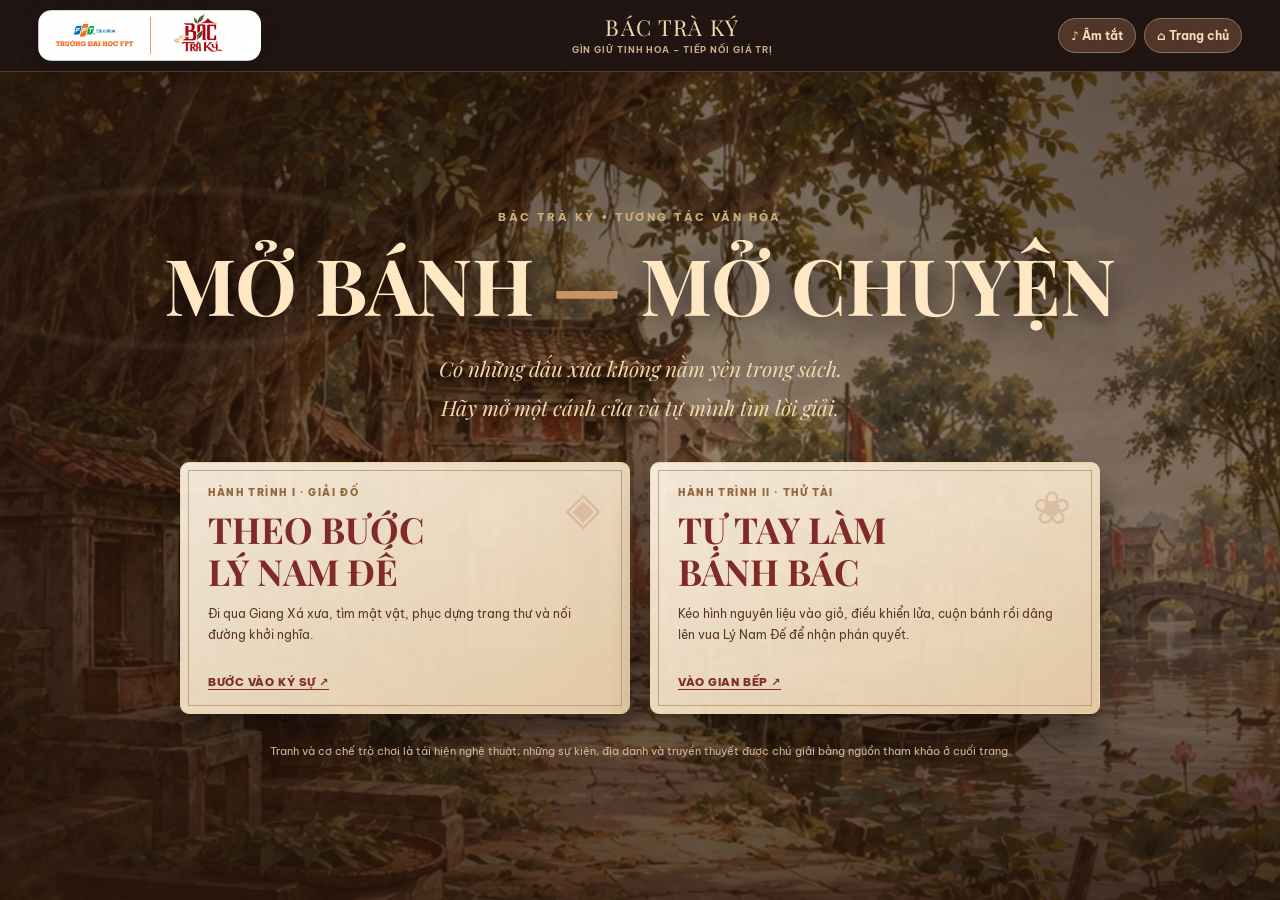
==== commit cce68a40: "Add files via upload" ====
--- a/index.html
+++ b/index.html
@@ -3,19 +3,19 @@
 <head>
 <meta charset="utf-8"><meta name="viewport" content="width=device-width, initial-scale=1,viewport-fit=cover">
 <meta name="theme-color" content="#281c19"><meta name="description" content="Mở Bánh – Mở Chuyện: game giải đố lịch sử theo bước Lý Bí tại Giang Xá và trải nghiệm làm Bánh Bác của Bác Trà Ký.">
-<title>Bác Trà Ký | Theo bước Lý Nam Đế</title>
-<link rel="stylesheet" href="styles.css">
+<title>Bác Trà Ký | Theo bước Lý Nam Đế & Dâng bánh tiến vua</title>
+<link rel="stylesheet" href="styles.css?v=4.0">
 </head>
 <body>
 <div class="grain" aria-hidden="true"></div>
-<header class="header"><a class="logo-link" href="#home" aria-label="Trang chủ Bác Trà Ký"><img src="assets/official-logo.png" alt="FPT Education và Bác Trà Ký" /></a><div class="header-center"><span class="serif">BÁC TRÀ KÝ</span><small>GÌN GIỮ TINH HOA – TIẾP NỐI GIÁ TRỊ</small></div><div class="header-actions"><a class="header-back" id="beaconsReturn" href="#" hidden>↗ Beacons</a><button id="audioToggle" class="icon-btn" aria-label="Bật hoặc tắt âm thanh" aria-pressed="false">♪ <span>Âm tắt</span></button><a class="header-back" href="#home">⌂ Trang chủ</a></div></header>
+<header class="header"><a class="logo-link" href="#home" aria-label="Trang chủ Bác Trà Ký"><img src="assets/official-logo.png" alt="FPT Education và Bác Trà Ký" /></a><div class="header-center"><span class="serif">BÁC TRÀ KÝ</span><small>GÌN GIỮ TINH HOA – TIẾP NỐI GIÁ TRỊ</small></div><div class="header-actions"><button id="audioToggle" class="icon-btn" aria-label="Bật hoặc tắt âm thanh" aria-pressed="false">♪ <span>Âm tắt</span></button><a class="header-back" href="#home">⌂ Trang chủ</a></div></header>
 <main>
-<section id="home" class="view active" aria-labelledby="homeTitle"><div class="home-scene"><div class="home-tint"></div><div class="ambient cloud-a"></div><div class="ambient cloud-b"></div><div class="home-content"><span class="eyebrow">BÁC TRÀ KÝ • TƯƠNG TÁC VĂN HÓA</span><h1 id="homeTitle" class="serif">MỞ BÁNH <em>—</em> MỞ CHUYỆN</h1><p class="home-poem serif">Có những dấu xưa không nằm yên trong sách.<br>Hãy mở một cánh cửa và tự mình tìm lời giải.</p><div class="portal-grid"><button class="portal" id="startHistory"><span class="portal-icon">◈</span><span class="portal-no">HÀNH TRÌNH I · GIẢI ĐỐ</span><strong class="serif">THEO BƯỚC<br>LÝ NAM ĐẾ</strong><span>Đi qua Giang Xá xưa, tìm mật vật, phục dựng trang thư và nối đường khởi nghĩa.</span><span class="portal-go">BƯỚC VÀO KÝ SỰ ↗</span></button><button class="portal" id="startCake"><span class="portal-icon">❀</span><span class="portal-no">HÀNH TRÌNH II · THỬ TÀI</span><strong class="serif">TỰ TAY LÀM<br>BÁNH BÁC</strong><span>Chọn nguyên liệu, giữ lửa khi bác bột và hoàn thiện những lớp bánh truyền thống.</span><span class="portal-go">VÀO GIAN BẾP ↗</span></button></div><p class="disclaimer-home">Tranh và cơ chế trò chơi là tái hiện nghệ thuật; những sự kiện, địa danh và truyền thuyết được chú giải bằng nguồn tham khảo ở cuối trang.</p></div></div></section>
+<section id="home" class="view active" aria-labelledby="homeTitle"><div class="home-scene"><div class="home-tint"></div><div class="ambient cloud-a"></div><div class="ambient cloud-b"></div><div class="home-content"><span class="eyebrow">BÁC TRÀ KÝ • TƯƠNG TÁC VĂN HÓA</span><h1 id="homeTitle" class="serif">MỞ BÁNH <em>—</em> MỞ CHUYỆN</h1><p class="home-poem serif">Có những dấu xưa không nằm yên trong sách.<br>Hãy mở một cánh cửa và tự mình tìm lời giải.</p><div class="portal-grid"><button class="portal" id="startHistory"><span class="portal-icon">◈</span><span class="portal-no">HÀNH TRÌNH I · GIẢI ĐỐ</span><strong class="serif">THEO BƯỚC<br>LÝ NAM ĐẾ</strong><span>Đi qua Giang Xá xưa, tìm mật vật, phục dựng trang thư và nối đường khởi nghĩa.</span><span class="portal-go">BƯỚC VÀO KÝ SỰ ↗</span></button><button class="portal" id="startCake"><span class="portal-icon">❀</span><span class="portal-no">HÀNH TRÌNH II · THỬ TÀI</span><strong class="serif">TỰ TAY LÀM<br>BÁNH BÁC</strong><span>Kéo hình nguyên liệu vào giỏ, điều khiển lửa, cuộn bánh rồi dâng lên vua Lý Nam Đế để nhận phán quyết.</span><span class="portal-go">VÀO GIAN BẾP ↗</span></button></div><p class="disclaimer-home">Tranh và cơ chế trò chơi là tái hiện nghệ thuật; những sự kiện, địa danh và truyền thuyết được chú giải bằng nguồn tham khảo ở cuối trang.</p></div></div></section>
 <section id="history" class="view" aria-label="Game theo bước Lý Nam Đế"><div class="game-top"><div><span class="chapter-index" id="chapterIndex">CHƯƠNG 01 / 04</span><h2 class="serif" id="chapterTitle">Bí mật Linh Bảo</h2></div><div class="game-top-actions"><button class="small-btn" id="hintBtn">✧ Gợi ý</button><button class="small-btn" id="openCodex">▤ Sổ tư liệu</button><button class="small-btn" id="historyHome">⌂ Thoát</button></div></div><div class="game-layout"><div class="stage"><div class="art-stage"><img id="sceneArt" src="assets/village.webp" alt="Minh họa cảnh làng cổ" /><div class="art-vignette"></div><div class="stage-light"></div><div class="hotspot-layer" id="hotspotLayer"></div><div class="art-label" id="artLabel">GIANG XÁ • HÌNH MINH HỌA</div></div><div class="dialogue"><div class="avatar"><img src="assets/lybi-face.webp" alt="Minh họa nhân vật Lý Bí" /></div><div class="dialogue-text"><div class="dialogue-name" id="dialogueName">LÝ BÍ · LỜI THOẠI HƯ CẤU</div><p id="dialogueBody">Từng mảnh ký ức của làng đều mang một dấu hiệu. Tìm đủ ba tín vật trước khi mở cửa.</p></div><button class="dialogue-next" id="dialogueNext" title="Đọc tiếp">›</button></div></div><aside class="play-panel"><div class="panel-heading"><span class="label">NHIỆM VỤ HIỆN TẠI</span><h3 class="serif" id="objectiveTitle">Ba dấu tích trong làng</h3><p id="objectiveText">Quan sát tranh, chạm vào vật thể có ánh sáng để thu thập tín vật.</p></div><div class="inventory"><div class="label">TÚI VẬT PHẨM <span id="inventoryCount">0/3</span></div><div id="inventoryItems" class="inventory-items"></div></div><div id="puzzleMount" class="puzzle-mount"></div><div class="foot-controls"><button id="historyRestart" class="line-btn">↻ Chơi lại</button><button id="historySource" class="line-btn">◈ Tư liệu & độ xác thực</button></div></aside></div><div id="historyToast" class="toast" aria-live="polite"></div></section>
-<section id="cake" class="view" aria-label="Game làm Bánh Bác"><div class="game-top cake-top"><div><span class="chapter-index" id="cakeChapter">GIAN BẾP • CHẶNG 1/3</span><h2 class="serif">THỬ TÀI LÀM BÁNH BÁC</h2></div><div class="game-top-actions"><button class="small-btn" id="cakeHintBtn">✧ Mẹo làm bánh</button><button class="small-btn" id="cakeRestart">↻ Làm lại</button><button class="small-btn" id="cakeHome">⌂ Thoát</button></div></div><div class="cake-layout"><div class="cake-workspace"><div class="cake-art"><img src="assets/hands2.webp" alt="Minh họa bàn tay chế biến bột bánh" /><div class="cake-art-layer"><div class="cake-illustration" id="cakeIllustration"><div class="plate"><div class="cake-outer"><div class="cake-white"><div class="cake-inner"></div></div></div></div></div><div class="cake-work-label" id="cakeWorkLabel">MÂM NGUYÊN LIỆU</div></div></div><div class="bake-tutorial" id="cakeNarrative"><span class="story-kicker">LỜI NGƯỜI DẪN CHUYỆN</span><p>Muốn có chiếc Bánh Bác dẻo ngon, trước hết hãy nhớ nguyên liệu truyền thống. Bạn sẽ phải tự lựa chọn, điều khiển nhiệt và sắp xếp các lớp bánh.</p></div></div><div class="cake-controls"><div class="progress-track" id="cakeProgress"><span class="active"></span><span></span><span></span></div><div class="cake-step-title" id="cakeStepTitle">01 • Chọn nguyên liệu</div><div id="cakePuzzle"></div><p class="cake-feedback" id="cakeFeedback" role="status"></p></div></div></section>
+<section id="cake" class="view" aria-label="Game làm Bánh Bác"><div class="game-top cake-top"><div><span class="chapter-index" id="cakeChapter">GIAN BẾP • CHẶNG 1/4</span><h2 class="serif">THỬ TÀI LÀM BÁNH BÁC</h2></div><div class="game-top-actions"><button class="small-btn" id="cakeHintBtn">✧ Mẹo làm bánh</button><button class="small-btn" id="cakeRestart">↻ Làm lại</button><button class="small-btn" id="cakeHome">⌂ Thoát</button></div></div><div class="cake-layout"><div class="cake-workspace"><div class="cake-art"><img src="assets/hands2.webp" alt="Minh họa bàn tay chế biến bột bánh" /><div class="cake-art-layer"><div class="cake-illustration" id="cakeIllustration"><div class="plate"><div class="cake-outer"><div class="cake-white"><div class="cake-inner"></div></div></div></div></div><div class="cake-work-label" id="cakeWorkLabel">MÂM NGUYÊN LIỆU</div></div></div><div class="bake-tutorial" id="cakeNarrative"><span class="story-kicker">LỜI NGƯỜI DẪN CHUYỆN</span><p>Muốn có chiếc Bánh Bác dẻo ngon, trước hết hãy nhớ nguyên liệu truyền thống. Bạn sẽ kéo thả hình nguyên liệu, giữ nhiệt, xếp lớp, cuộn bánh và mang thành phẩm đi dâng vua.</p></div></div><div class="cake-controls"><div class="progress-track" id="cakeProgress"><span class="active"></span><span></span><span></span><span></span><span></span></div><div class="cake-step-title" id="cakeStepTitle">01 • Kéo ảnh nguyên liệu vào giỏ</div><div id="cakePuzzle"></div><p class="cake-feedback" id="cakeFeedback" role="status"></p></div></div></section>
 <section id="about" class="view content-page" aria-label="Tư liệu tham khảo"><div class="content-shell"><span class="eyebrow">TƯ LIỆU & PHƯƠNG PHÁP</span><h2 class="serif">Lịch sử có nguồn, hư cấu có ranh giới</h2><p>Đây là trò chơi tương tác lấy cảm hứng từ lịch sử Lý Bí/Lý Nam Đế và ký ức văn hóa Giang Xá. Các mật thư, tín vật, cơ chế mở khóa, lời thoại và tranh bối cảnh đều do nhóm sáng tạo phục vụ game; <strong>chúng không phải hiện vật khảo cổ, bản đồ hành quân thật hay lời nói được ghi lại của Lý Nam Đế</strong>.</p><div class="source-grid"><article><strong>Giang Xá – Linh Bảo</strong><p>Giang Xá gắn với những truyền thuyết về tuổi trẻ, sự học và con đường dựng nghiệp của Lý Bí. Chùa Linh Bảo được nhắc trong tư liệu địa phương; chi tiết về thời niên thiếu cần đọc như truyền thống ghi nhớ, không phải tất cả đều được xác thực độc lập.</p><a href="https://thegioidisan.vn/vi/ly-nam-de-trong-doi-song-van-hoa-cua-nguoi-dan-lang-giang-xa-huyen-hoai-duc-ha-noi.html" target="_blank" rel="noopener">Tạp chí Thế giới Di sản (2016) ↗</a></article><article><strong>Khởi nghĩa năm 542</strong><p>Lý Bí lãnh đạo cuộc khởi nghĩa chống nhà Lương vào năm 542; Giang Xá và Lưu Xá được nghiên cứu như những địa điểm gắn với giai đoạn đầu của sự nghiệp.</p><a href="https://thanhuyhanoi.vn/tin-tuc/huyen-hoai-duc/hoi-thao-khoa-hoc-dau-an-cua-ly-nam-de-va-nha-nuoc-van-xuan-tren-dia-ban-huyen-hoai-duc-10037123.html" target="_blank" rel="noopener">Thành ủy Hà Nội (2024) ↗</a></article><article><strong>Vạn Xuân năm 544</strong><p>Năm 544, Lý Bí xưng đế, lấy hiệu Lý Nam Đế, đặt quốc hiệu Vạn Xuân và niên hiệu Thiên Đức. Những tranh vẽ cảnh cung điện, quân doanh chỉ thể hiện không khí tượng trưng.</p><a href="https://baotanglichsuquocgia.vn/vi/Articles/2001/68142/thang-2-544-ly-nam-dje-tuyen-bo-dung-nuoc-djoc-lap-quoc-hieu-van-xuan.html" target="_blank" rel="noopener">Bảo tàng Lịch sử Quốc gia (2014) ↗</a></article><article><strong>Bánh Bác và lời kể dâng vua</strong><p>Thợ bánh Giang Xá kể về liên hệ của Bánh Bác với Lý Nam Đế như truyền thuyết địa phương. Bài báo mô tả công đoạn “bác” bột trên chảo mỡ, cuộn lớp đỏ trước lớp trắng sau và ủ lá chuối.</p><a href="https://www.qdnd.vn/du-lich/cac-van-de/ky-cong-mon-banh-tien-vua-cua-lang-giang-xa-809665" target="_blank" rel="noopener">Báo Quân đội nhân dân (2025) ↗</a></article></div><p class="note">Các quan điểm về nơi sinh của Lý Bí và một số chi tiết cuộc đời còn khác nhau giữa nguồn. Game chỉ khẳng định những mốc lịch sử được nguồn chính thống thống nhất; các chi tiết dân gian được ghi rõ tính chất truyền thuyết.</p><div class="content-actions"><button id="aboutBack" class="big-btn">← Quay lại trải nghiệm</button></div></div></section>
 </main>
 <div id="codexModal" class="modal" aria-hidden="true"><div class="modal-backdrop" data-close></div><div class="scroll" role="dialog" aria-modal="true" aria-labelledby="codexTitle"><div class="scroll-pole pole-left"></div><div class="scroll-paper"><button class="modal-close" data-close aria-label="Đóng">×</button><div class="scroll-topline">SỔ TƯ LIỆU • BÁC TRÀ KÝ</div><h2 id="codexTitle" class="serif">Một mảnh ký ức</h2><div id="codexText"></div><div class="codex-linkline" id="codexLinks"></div></div><div class="scroll-pole pole-right"></div></div></div>
-<script src="game.js"></script>
+<script src="game.js?v=4.0"></script>
 </body>
 </html>
--- a/styles.css
+++ b/styles.css
@@ -7,3 +7,134 @@
 @media(prefers-reduced-motion:reduce){*,*:before,*:after{animation-duration:.01ms!important;animation-iteration-count:1!important;transition-duration:.01ms!important;scroll-behavior:auto!important}}
 
 .avatar{overflow:hidden;padding:0;background:#eac99f}.avatar img{width:100%;height:100%;object-fit:cover;object-position:center 35%;display:block}.cake-art>img{filter:sepia(.35) brightness(.5) blur(1px);object-position:center 42%}
+
+/* ========================================================================
+   BÁC TRÀ KÝ V4 · PICTURE-DRAG KITCHEN · ROYAL JUDGEMENT
+   ======================================================================== */
+:root{--copper:#b77f4b;--cream:#fff4df;--leaf-dark:#465f45}
+.cake-art{isolation:isolate}
+.cake-art>img{transition:filter .65s,opacity .65s;filter:sepia(.2) brightness(.7) saturate(1.12)}
+.cake-art[data-cake-stage="0"]>img{filter:sepia(.13) brightness(.74)}
+.cake-art[data-cake-stage="1"]>img{filter:sepia(.18) brightness(.74) saturate(1.3)}
+.cake-art[data-cake-stage="4"]>img,.cake-art[data-cake-stage="5"]>img{filter:sepia(.24) brightness(.58)}
+.cake-art .game-fire{pointer-events:none;position:absolute;left:38%;bottom:3%;width:24%;height:45%;z-index:2;opacity:var(--fire-intensity,.55);transform-origin:bottom center;animation:flameWave 1.25s ease-in-out infinite alternate;background:radial-gradient(ellipse at 50% 92%,#ffbc60aa 0%,#eb793955 30%,transparent 71%)}
+.cake-art .game-fire:after{content:'✦';position:absolute;top:8%;left:50%;font-size:46px;color:#ffd88a87;animation:flameSparks 2s ease-in-out infinite}
+@keyframes flameWave{0%{transform:scale(.75,1)}50%{transform:scale(1.17,.86)}100%{transform:scale(.9,1.1)}}
+@keyframes flameSparks{0%{transform:translateY(24px) scale(.7);opacity:0}50%{opacity:.9}100%{transform:translateY(-60px) scale(1.1);opacity:0}}
+.cake-art .cake-art-layer{transition:opacity .35s}
+.game-lead{color:#68482e;background:#f7e8cf;padding:10px 12px;border-left:4px solid #b78653;border-radius:4px;font-size:13px}
+.ingredient-images{display:grid;grid-template-columns:repeat(2,minmax(0,1fr));gap:10px;margin:13px 0 20px}
+.ingredient-picture{border:2px solid #cfb48f;background:radial-gradient(circle at 50% 26%,#fffdf3,#eddabd);color:#71412c;border-radius:13px;padding:8px 6px 10px;cursor:grab;touch-action:none;user-select:none;display:flex;flex-direction:column;align-items:center;min-height:142px;transition:transform .16s,box-shadow .16s,border-color .16s}
+.ingredient-picture:not(:disabled):hover{transform:translateY(-4px);box-shadow:0 10px 17px #65462435;border-color:#ad793f}
+.ingredient-picture:active{cursor:grabbing}
+.ingredient-picture:disabled{opacity:.34;cursor:default;filter:saturate(.45)}
+.ingredient-image{width:min(132px,100%);height:94px;display:grid;place-items:center;overflow:hidden}
+.ingredient-image img{width:100%;height:112px;object-fit:contain;pointer-events:none;user-select:none;filter:drop-shadow(0 5px 6px #5e331b3a)}
+.ingredient-name{font-weight:850;font-size:13px;line-height:1.3}
+.ingredient-mark{font-size:10px;color:#9d7850;margin-top:2px}
+.picture-ghost{position:fixed;z-index:9999;pointer-events:none;width:128px;height:128px;transform:translate(-50%,-50%) rotate(6deg) scale(1.08);animation:pickWiggle .25s ease-out;filter:drop-shadow(0 15px 10px #0007);will-change:left,top}
+.picture-ghost img{width:100%;height:100%;object-fit:contain;pointer-events:none}
+@keyframes pickWiggle{from{opacity:.65;transform:translate(-50%,-50%) scale(.73) rotate(-9deg)}to{opacity:1;transform:translate(-50%,-50%) scale(1.08) rotate(6deg)}}
+.drop-basket{position:relative;border:3px dashed #be965d;border-radius:18px;background:linear-gradient(165deg,#efdebd,#d8b47d);padding:13px 12px 10px;box-shadow:inset 0 4px 12px #a16f3955,0 7px 15px #0001;transition:background .16s,box-shadow .16s,transform .16s;min-height:206px}
+.drop-basket:before{content:'';position:absolute;left:10px;right:10px;top:32px;bottom:14px;border-radius:48%;border:7px double #be8b51;opacity:.2;pointer-events:none}
+.drop-basket.is-over{background:#f8eac9;border-color:#768b4b;box-shadow:0 0 0 5px #90ba6d7c,inset 0 5px 18px #fff9;transform:scale(1.01)}
+.basket-heading{position:relative;display:flex;align-items:center;justify-content:space-between;font-family:Georgia,serif;font-size:17px;font-weight:700;color:#73432b;margin-bottom:9px}
+.basket-heading b{padding:5px 8px;background:#7b3c26;color:#fff5d6;border-radius:10px;font:700 12px system-ui}
+.basket-contents{display:grid;grid-template-columns:repeat(3,minmax(0,1fr));gap:8px;position:relative;z-index:1}
+.basket-slot{min-width:0;min-height:76px;position:relative;background:#fff9ebbb;border:1px solid #bb8b59;border-radius:9px;padding:3px;display:flex;flex-direction:column;align-items:center;justify-content:center;color:#7c5c3d}
+.basket-slot:not(.filled){border-style:dashed}
+.basket-slot.filled{background:#fffaef;box-shadow:0 3px 8px #6f3c2155}
+.basket-slot img{width:55px;height:47px;object-fit:contain}
+.basket-slot span:not(.basket-placeholder){font-size:10px;line-height:1.1;white-space:normal}
+.basket-slot .basket-x{position:absolute;right:2px;top:0;font-size:15px;color:#94382a}
+.basket-placeholder{font-size:27px;color:#a67c50}
+.basket-guidance{position:relative;font-size:11px;text-align:center;color:#6b4d2d;margin-top:9px}
+.recipe-next{display:block;width:100%;margin-top:14px;padding:15px}
+.mini-disclaimer{color:#816f60;font-size:11px!important;margin:10px 0 2px!important;line-height:1.6}
+#cakeFeedback[data-kind="ok"]{color:#376f45}
+#cakeFeedback[data-kind="warn"]{color:#963a29}
+#cakeFeedback[data-kind="hint"]{color:#785e2d}
+.layer-picture-row{display:grid;grid-template-columns:repeat(3,minmax(0,1fr));gap:8px;margin-bottom:14px}
+.layer-picture{display:flex;flex-direction:column;align-items:center;justify-content:center;border:2px solid #d2b28d;background:#fff9eb;border-radius:11px;padding:8px 4px;color:#70432f;cursor:grab;touch-action:none;min-width:0;min-height:130px;transition:.2s}
+.layer-picture img{display:block;width:100%;height:83px;object-fit:contain;pointer-events:none}
+.layer-picture span{font-size:10px;font-weight:800;line-height:1.2}
+.layer-picture.selected{box-shadow:0 0 0 4px #d0ab7b80}
+.layer-picture:disabled{opacity:.38;cursor:default}
+.layer-picture-slots{display:grid;gap:8px;margin:12px 0 14px}
+.layer-target{min-height:78px;position:relative;display:flex;gap:12px;align-items:center;padding:7px 12px;background:#f6e8cb;border:2px dashed #bd955f;border-radius:11px;color:#78513b;transition:.2s}
+.layer-target.is-over{border-color:#507d4b;background:#e7f0d5;box-shadow:0 0 0 4px #6c995b4b}
+.layer-target.filled{background:#fff9ef;border-style:solid}
+.layer-target img{height:62px;width:110px;object-fit:contain}
+.layer-num{display:grid;place-items:center;width:32px;height:32px;border-radius:50%;color:#fff5dc;background:#8d4a2b;font-size:11px;flex:none;font-weight:850}
+.layer-empty{font-size:12px}
+.roll-arena{position:relative;border:3px double #c79f69;min-height:270px;background:radial-gradient(ellipse at 50% 45%,#f7e6c9,#b9885b);border-radius:16px;overflow:hidden;touch-action:none;user-select:none;cursor:grab;box-shadow:inset 0 20px 35px #70391e4f}
+.roll-arena:active{cursor:grabbing}
+.roll-guide{display:flex;justify-content:space-between;gap:3px;padding:12px 11px;background:#643821c9;color:#fff2cb;font-size:10px;letter-spacing:.05em;font-weight:800}
+.roll-dough{position:relative;height:140px;display:flex;justify-content:center;align-items:center;transform:translateX(var(--roll-offset,0px));transition:transform .1s}
+.roll-dough img{height:130px;width:min(300px,80%);object-fit:contain;pointer-events:none;filter:drop-shadow(0 15px 11px #532a1d75);transform:rotate(-3deg)}
+.roll-track{height:18px;margin:12px 24px;background:#7b4528;border:2px ridge #e5c39b;border-radius:999px;overflow:hidden}
+.roll-track>div{height:100%;width:0;background:linear-gradient(90deg,#edcb82,#719d60);transition:width .45s}
+.roll-status{padding:10px 0 0;color:#714b32;font-size:12px}
+.roll-status b{color:#7d302a}
+.royal-board{position:relative;background:linear-gradient(150deg,#60352c,#2a1614);border:4px double #d7a56c;padding:20px 16px 22px;overflow:hidden;text-align:center;min-height:475px;color:#f8e0b6;background-image:linear-gradient(160deg,#2c1210c8,#3a1c16d9),url('assets/royal-court.webp');background-size:cover;background-position:center}
+.royal-board:before{content:'';position:absolute;inset:11px;border:1px solid #f3c17b68;pointer-events:none}
+.royal-flags{position:relative;color:#f4c47b;letter-spacing:.8em;font-size:20px;margin-bottom:5px}
+.king-frame{position:relative;display:grid;place-items:center;width:140px;margin:0 auto 10px;border:7px ridge #c89a58;border-radius:50% 50% 16% 16%;overflow:hidden;box-shadow:0 12px 30px #0006;animation:kingBreathe 4s ease-in-out infinite}
+.king-frame img{width:145px;height:154px;object-fit:cover;object-position:center 15%;filter:saturate(1.12)}
+.king-caption{position:absolute;bottom:0;left:0;right:0;background:#471c1bdd;color:#f5d6a6;font-size:8px;padding:5px}
+@keyframes kingBreathe{50%{transform:translateY(-4px)}}
+.royal-message{position:relative;margin:10px auto;max-width:330px;padding:12px 15px;background:#f4e2be;color:#633724;border:4px double #bd8f52;border-radius:8px;font:italic 18px Georgia,serif;line-height:1.45}
+.royal-message small{display:block;font:10px system-ui;color:#916d4e;margin-top:8px}
+.royal-offer{display:flex;justify-content:center;align-items:center;margin:0 auto 10px;max-width:240px;transform:translateY(0) scale(.93);filter:drop-shadow(0 10px 10px #0009);transition:transform 1.6s cubic-bezier(.2,.6,.3,1)}
+.royal-offer img{height:110px;width:200px;object-fit:cover;border:6px solid #d5ab69;border-radius:50%}
+.royal-board.offering .royal-offer{transform:translateY(-80px) scale(.57);opacity:.8}
+.royal-board.offering .king-frame{animation:kingTaste 1.4s ease-in-out infinite alternate}
+@keyframes kingTaste{to{transform:translateY(10px) rotate(2deg) scale(1.05)}}
+.court-submit{position:relative;z-index:2;width:100%;font-size:13px;padding:14px}
+.court-submit:disabled{opacity:.7}
+.royal-verdict{position:relative;overflow:hidden;border:4px double #e1b879;border-radius:8px;min-height:490px;padding:20px 15px 26px;text-align:center;isolation:isolate;background:radial-gradient(ellipse at top,#76432e,#351e18 70%);color:#f8e5c6}
+.royal-verdict.bad{background:radial-gradient(ellipse at top,#693a35,#211517 80%);border-color:#ad7e75}
+.verdict-shine{position:absolute;inset:-30%;background:conic-gradient(from 0deg,transparent,#edc07a30,transparent,#d7965430,transparent);animation:haloSpin 18s linear infinite;z-index:-1}
+@keyframes haloSpin{to{transform:rotate(360deg)}}
+.verdict-icon{font-size:35px;color:#eac47c;animation:royalPop .7s ease both}
+@keyframes royalPop{from{transform:scale(.25);opacity:0}to{transform:scale(1);opacity:1}}
+.verdict-king{width:118px;height:130px;border:5px ridge #cc9b62;border-radius:49% 49% 15% 15%;overflow:hidden;margin:4px auto 15px;box-shadow:0 15px 30px #0008}
+.verdict-king img{width:100%;height:100%;object-fit:cover}
+.verdict-kicker{color:#f5cc82;letter-spacing:.2em;font-size:10px;font-weight:850}
+.royal-verdict h3{font:700 26px Georgia,serif;color:#ffe2a7;line-height:1.14;margin:8px 0 12px}
+.royal-verdict.bad h3{color:#f5b6ac}
+.verdict-speech{font:italic 17px/1.55 Georgia,serif;max-width:390px;margin:0 auto 10px;color:#f9e9d1}
+.royal-verdict>small{display:block;font-size:9px;color:#e1c3a1}
+.royal-ribbon{display:inline-block;margin:18px 0;background:#e6c883;color:#713820;padding:10px 17px;border-radius:3px;font-size:11px;font-weight:850;box-shadow:0 8px 20px #0004}
+.loss-reasons{margin:14px auto;max-width:390px;border:1px solid #9e7164;background:#3e2224;padding:12px;text-align:left;color:#f5d5cf;font-size:11px;line-height:1.6}
+.loss-reasons>div+div{margin-top:8px}
+.victory-actions{display:flex;flex-wrap:wrap;gap:9px;justify-content:center;margin-top:22px}
+.victory-actions .ghost-btn{background:#f5e4c8}
+.confetti{position:absolute;top:-28px;width:9px;height:18px;animation:confettiFall 3s linear infinite;pointer-events:none;z-index:2}
+@keyframes confettiFall{from{transform:translateY(0) rotate(0);opacity:1}to{transform:translateY(700px) rotate(720deg);opacity:0}}
+@media(min-width:1120px){.cake-controls{padding:27px 26px}}
+@media(max-width:690px){
+ .ingredient-images{grid-template-columns:repeat(2,minmax(0,1fr));gap:8px}
+ .ingredient-picture{min-height:139px}
+ .basket-contents{grid-template-columns:repeat(3,minmax(0,1fr))}
+ .picture-ghost{width:114px;height:114px}
+ .layer-picture-row{gap:5px}
+ .layer-picture{min-height:112px}
+ .layer-picture img{height:68px}
+ .layer-target{padding:5px;gap:6px;min-height:68px}
+ .layer-target img{width:82px;height:52px}
+ .royal-board{min-height:470px}
+}
+@media(prefers-reduced-motion:reduce){.game-fire,.game-fire:after,.confetti,.verdict-shine{animation:none!important}}
+/* Keep the drop target in view while users scroll through the illustrated pantry. */
+.drop-basket{position:sticky;top:82px;z-index:8;margin:10px 0 14px}
+.cake-controls{min-width:0}
+@media(max-width:690px){.drop-basket{top:6px}}
+.royal-target{position:relative;padding:9px 12px;margin:13px auto 4px;max-width:300px;min-height:52px;display:grid;place-items:center;border:2px dashed #e3b473;background:#e3c3941f;color:#ffdfad;font-size:11px;font-weight:850;letter-spacing:.06em;border-radius:45%;transition:.25s}
+.royal-target.is-over{border:3px solid #e8cf83;color:#fff;background:#9c622c91;box-shadow:0 0 0 6px #ffdfa041,0 0 27px #fcd393ba;transform:scale(1.04)}
+.royal-offer{cursor:grab;touch-action:none;user-select:none;display:flex;flex-direction:column;align-items:center;gap:5px}
+.royal-offer:active{cursor:grabbing}
+.royal-offer img{pointer-events:none}
+.royal-offer small{color:#ffe2a8;letter-spacing:.06em;font-size:9px;font-weight:800}
+.royal-board.offering .royal-target{background:#6d8536a1;color:#fff3cb;border-style:solid}
+.royal-board.offering .royal-offer{transform:translateY(-120px) scale(.5);opacity:0}
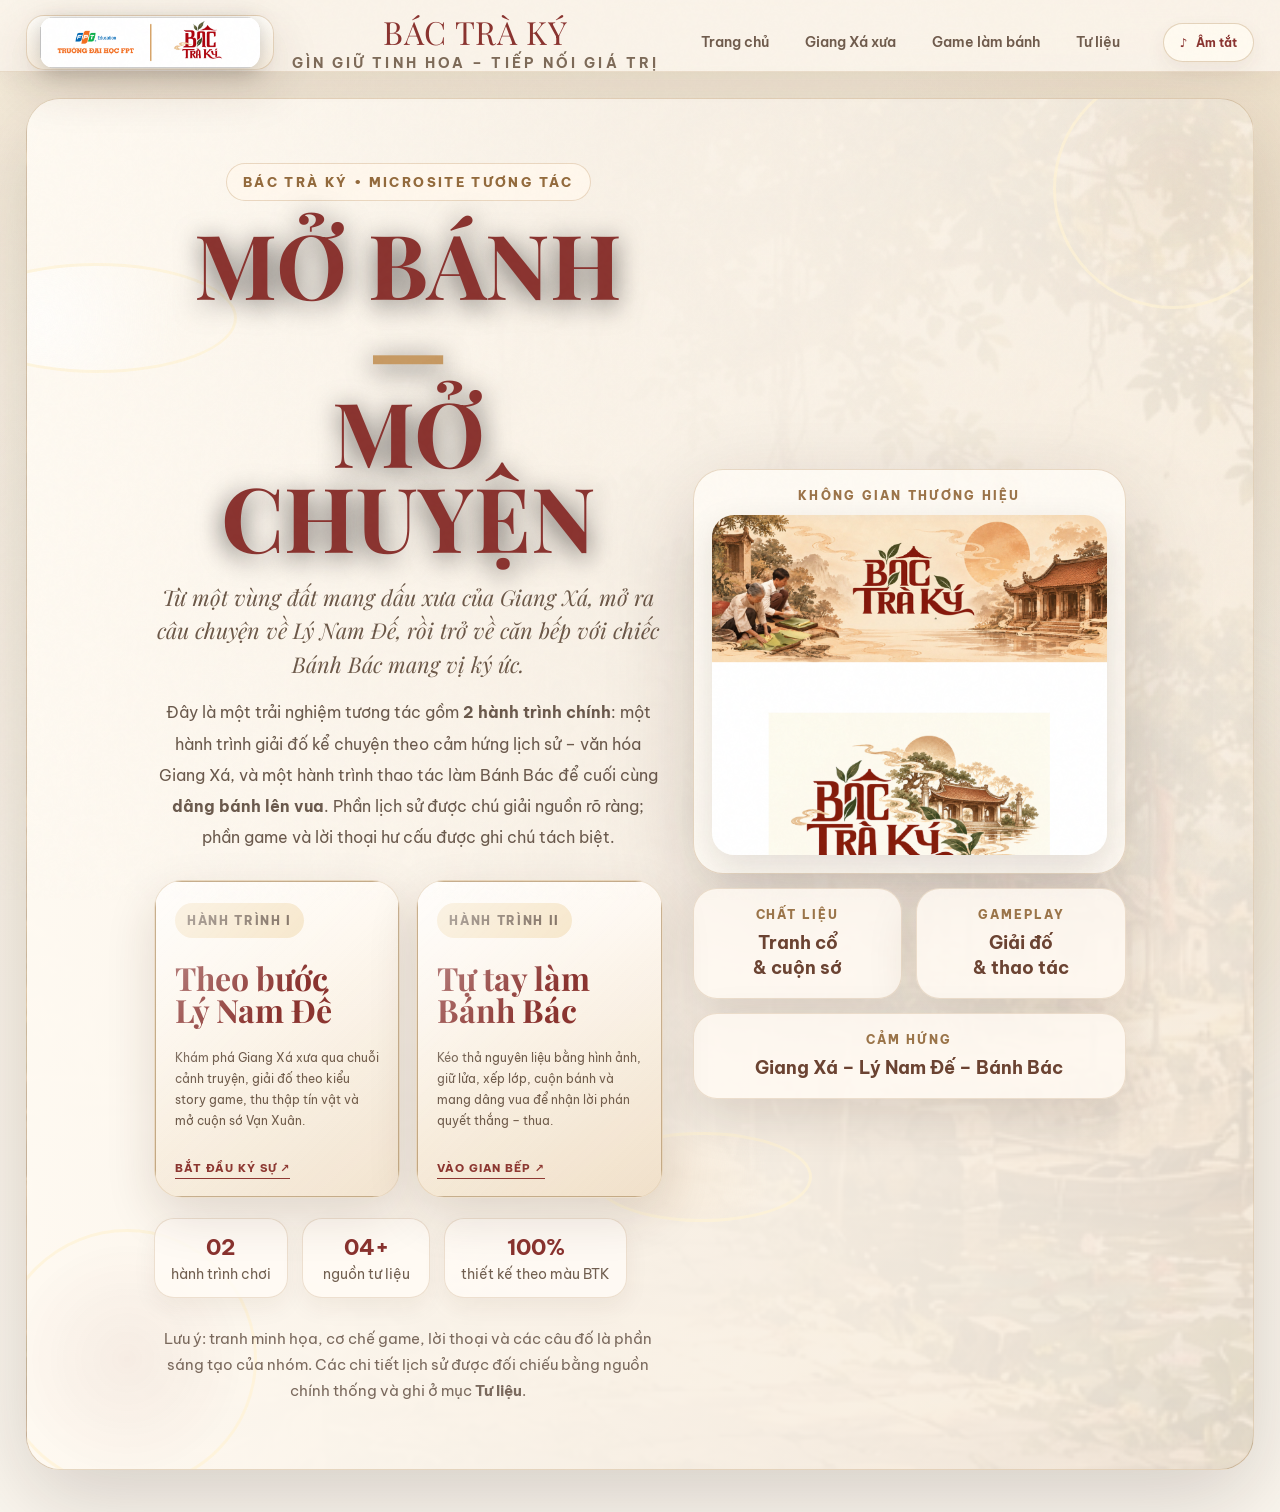
==== commit 3f7dd282: "Add files via upload" ====
--- a/index.html
+++ b/index.html
@@ -1,21 +1,255 @@
 <!DOCTYPE html>
 <html lang="vi">
 <head>
-<meta charset="utf-8"><meta name="viewport" content="width=device-width, initial-scale=1,viewport-fit=cover">
-<meta name="theme-color" content="#281c19"><meta name="description" content="Mở Bánh – Mở Chuyện: game giải đố lịch sử theo bước Lý Bí tại Giang Xá và trải nghiệm làm Bánh Bác của Bác Trà Ký.">
-<title>Bác Trà Ký | Theo bước Lý Nam Đế & Dâng bánh tiến vua</title>
-<link rel="stylesheet" href="styles.css?v=4.0">
+<meta charset="utf-8">
+<meta name="viewport" content="width=device-width, initial-scale=1, viewport-fit=cover">
+<meta name="theme-color" content="#281c19">
+<meta name="description" content="Mở Bánh – Mở Chuyện: trải nghiệm tương tác về Giang Xá, Lý Nam Đế và Bánh Bác của Bác Trà Ký.">
+<title>Bác Trà Ký | Mở Bánh – Mở Chuyện</title>
+<link rel="preconnect" href="https://fonts.googleapis.com">
+<link rel="preconnect" href="https://fonts.gstatic.com" crossorigin>
+<link rel="stylesheet" href="styles.css?v=5.0">
 </head>
 <body>
 <div class="grain" aria-hidden="true"></div>
-<header class="header"><a class="logo-link" href="#home" aria-label="Trang chủ Bác Trà Ký"><img src="assets/official-logo.png" alt="FPT Education và Bác Trà Ký" /></a><div class="header-center"><span class="serif">BÁC TRÀ KÝ</span><small>GÌN GIỮ TINH HOA – TIẾP NỐI GIÁ TRỊ</small></div><div class="header-actions"><button id="audioToggle" class="icon-btn" aria-label="Bật hoặc tắt âm thanh" aria-pressed="false">♪ <span>Âm tắt</span></button><a class="header-back" href="#home">⌂ Trang chủ</a></div></header>
+<div class="page-glow" aria-hidden="true"></div>
+<header class="header">
+  <a class="logo-link" href="#home" aria-label="Trang chủ Bác Trà Ký">
+    <img src="assets/official-logo.png" alt="Trường Đại học FPT và Bác Trà Ký">
+  </a>
+  <div class="header-center">
+    <span class="serif">BÁC TRÀ KÝ</span>
+    <small>GÌN GIỮ TINH HOA – TIẾP NỐI GIÁ TRỊ</small>
+  </div>
+  <nav class="header-nav" aria-label="Điều hướng nhanh">
+    <a href="#home" class="nav-link">Trang chủ</a>
+    <a href="#history" class="nav-link" id="navStory">Giang Xá xưa</a>
+    <a href="#cake" class="nav-link" id="navCake">Game làm bánh</a>
+    <a href="#about" class="nav-link" id="navAbout">Tư liệu</a>
+  </nav>
+  <div class="header-actions">
+    <button id="audioToggle" class="icon-btn" aria-label="Bật hoặc tắt âm thanh" aria-pressed="false">♪ <span>Âm tắt</span></button>
+    <a class="header-back" href="#home">⌂ Trang chủ</a>
+  </div>
+</header>
+
 <main>
-<section id="home" class="view active" aria-labelledby="homeTitle"><div class="home-scene"><div class="home-tint"></div><div class="ambient cloud-a"></div><div class="ambient cloud-b"></div><div class="home-content"><span class="eyebrow">BÁC TRÀ KÝ • TƯƠNG TÁC VĂN HÓA</span><h1 id="homeTitle" class="serif">MỞ BÁNH <em>—</em> MỞ CHUYỆN</h1><p class="home-poem serif">Có những dấu xưa không nằm yên trong sách.<br>Hãy mở một cánh cửa và tự mình tìm lời giải.</p><div class="portal-grid"><button class="portal" id="startHistory"><span class="portal-icon">◈</span><span class="portal-no">HÀNH TRÌNH I · GIẢI ĐỐ</span><strong class="serif">THEO BƯỚC<br>LÝ NAM ĐẾ</strong><span>Đi qua Giang Xá xưa, tìm mật vật, phục dựng trang thư và nối đường khởi nghĩa.</span><span class="portal-go">BƯỚC VÀO KÝ SỰ ↗</span></button><button class="portal" id="startCake"><span class="portal-icon">❀</span><span class="portal-no">HÀNH TRÌNH II · THỬ TÀI</span><strong class="serif">TỰ TAY LÀM<br>BÁNH BÁC</strong><span>Kéo hình nguyên liệu vào giỏ, điều khiển lửa, cuộn bánh rồi dâng lên vua Lý Nam Đế để nhận phán quyết.</span><span class="portal-go">VÀO GIAN BẾP ↗</span></button></div><p class="disclaimer-home">Tranh và cơ chế trò chơi là tái hiện nghệ thuật; những sự kiện, địa danh và truyền thuyết được chú giải bằng nguồn tham khảo ở cuối trang.</p></div></div></section>
-<section id="history" class="view" aria-label="Game theo bước Lý Nam Đế"><div class="game-top"><div><span class="chapter-index" id="chapterIndex">CHƯƠNG 01 / 04</span><h2 class="serif" id="chapterTitle">Bí mật Linh Bảo</h2></div><div class="game-top-actions"><button class="small-btn" id="hintBtn">✧ Gợi ý</button><button class="small-btn" id="openCodex">▤ Sổ tư liệu</button><button class="small-btn" id="historyHome">⌂ Thoát</button></div></div><div class="game-layout"><div class="stage"><div class="art-stage"><img id="sceneArt" src="assets/village.webp" alt="Minh họa cảnh làng cổ" /><div class="art-vignette"></div><div class="stage-light"></div><div class="hotspot-layer" id="hotspotLayer"></div><div class="art-label" id="artLabel">GIANG XÁ • HÌNH MINH HỌA</div></div><div class="dialogue"><div class="avatar"><img src="assets/lybi-face.webp" alt="Minh họa nhân vật Lý Bí" /></div><div class="dialogue-text"><div class="dialogue-name" id="dialogueName">LÝ BÍ · LỜI THOẠI HƯ CẤU</div><p id="dialogueBody">Từng mảnh ký ức của làng đều mang một dấu hiệu. Tìm đủ ba tín vật trước khi mở cửa.</p></div><button class="dialogue-next" id="dialogueNext" title="Đọc tiếp">›</button></div></div><aside class="play-panel"><div class="panel-heading"><span class="label">NHIỆM VỤ HIỆN TẠI</span><h3 class="serif" id="objectiveTitle">Ba dấu tích trong làng</h3><p id="objectiveText">Quan sát tranh, chạm vào vật thể có ánh sáng để thu thập tín vật.</p></div><div class="inventory"><div class="label">TÚI VẬT PHẨM <span id="inventoryCount">0/3</span></div><div id="inventoryItems" class="inventory-items"></div></div><div id="puzzleMount" class="puzzle-mount"></div><div class="foot-controls"><button id="historyRestart" class="line-btn">↻ Chơi lại</button><button id="historySource" class="line-btn">◈ Tư liệu & độ xác thực</button></div></aside></div><div id="historyToast" class="toast" aria-live="polite"></div></section>
-<section id="cake" class="view" aria-label="Game làm Bánh Bác"><div class="game-top cake-top"><div><span class="chapter-index" id="cakeChapter">GIAN BẾP • CHẶNG 1/4</span><h2 class="serif">THỬ TÀI LÀM BÁNH BÁC</h2></div><div class="game-top-actions"><button class="small-btn" id="cakeHintBtn">✧ Mẹo làm bánh</button><button class="small-btn" id="cakeRestart">↻ Làm lại</button><button class="small-btn" id="cakeHome">⌂ Thoát</button></div></div><div class="cake-layout"><div class="cake-workspace"><div class="cake-art"><img src="assets/hands2.webp" alt="Minh họa bàn tay chế biến bột bánh" /><div class="cake-art-layer"><div class="cake-illustration" id="cakeIllustration"><div class="plate"><div class="cake-outer"><div class="cake-white"><div class="cake-inner"></div></div></div></div></div><div class="cake-work-label" id="cakeWorkLabel">MÂM NGUYÊN LIỆU</div></div></div><div class="bake-tutorial" id="cakeNarrative"><span class="story-kicker">LỜI NGƯỜI DẪN CHUYỆN</span><p>Muốn có chiếc Bánh Bác dẻo ngon, trước hết hãy nhớ nguyên liệu truyền thống. Bạn sẽ kéo thả hình nguyên liệu, giữ nhiệt, xếp lớp, cuộn bánh và mang thành phẩm đi dâng vua.</p></div></div><div class="cake-controls"><div class="progress-track" id="cakeProgress"><span class="active"></span><span></span><span></span><span></span><span></span></div><div class="cake-step-title" id="cakeStepTitle">01 • Kéo ảnh nguyên liệu vào giỏ</div><div id="cakePuzzle"></div><p class="cake-feedback" id="cakeFeedback" role="status"></p></div></div></section>
-<section id="about" class="view content-page" aria-label="Tư liệu tham khảo"><div class="content-shell"><span class="eyebrow">TƯ LIỆU & PHƯƠNG PHÁP</span><h2 class="serif">Lịch sử có nguồn, hư cấu có ranh giới</h2><p>Đây là trò chơi tương tác lấy cảm hứng từ lịch sử Lý Bí/Lý Nam Đế và ký ức văn hóa Giang Xá. Các mật thư, tín vật, cơ chế mở khóa, lời thoại và tranh bối cảnh đều do nhóm sáng tạo phục vụ game; <strong>chúng không phải hiện vật khảo cổ, bản đồ hành quân thật hay lời nói được ghi lại của Lý Nam Đế</strong>.</p><div class="source-grid"><article><strong>Giang Xá – Linh Bảo</strong><p>Giang Xá gắn với những truyền thuyết về tuổi trẻ, sự học và con đường dựng nghiệp của Lý Bí. Chùa Linh Bảo được nhắc trong tư liệu địa phương; chi tiết về thời niên thiếu cần đọc như truyền thống ghi nhớ, không phải tất cả đều được xác thực độc lập.</p><a href="https://thegioidisan.vn/vi/ly-nam-de-trong-doi-song-van-hoa-cua-nguoi-dan-lang-giang-xa-huyen-hoai-duc-ha-noi.html" target="_blank" rel="noopener">Tạp chí Thế giới Di sản (2016) ↗</a></article><article><strong>Khởi nghĩa năm 542</strong><p>Lý Bí lãnh đạo cuộc khởi nghĩa chống nhà Lương vào năm 542; Giang Xá và Lưu Xá được nghiên cứu như những địa điểm gắn với giai đoạn đầu của sự nghiệp.</p><a href="https://thanhuyhanoi.vn/tin-tuc/huyen-hoai-duc/hoi-thao-khoa-hoc-dau-an-cua-ly-nam-de-va-nha-nuoc-van-xuan-tren-dia-ban-huyen-hoai-duc-10037123.html" target="_blank" rel="noopener">Thành ủy Hà Nội (2024) ↗</a></article><article><strong>Vạn Xuân năm 544</strong><p>Năm 544, Lý Bí xưng đế, lấy hiệu Lý Nam Đế, đặt quốc hiệu Vạn Xuân và niên hiệu Thiên Đức. Những tranh vẽ cảnh cung điện, quân doanh chỉ thể hiện không khí tượng trưng.</p><a href="https://baotanglichsuquocgia.vn/vi/Articles/2001/68142/thang-2-544-ly-nam-dje-tuyen-bo-dung-nuoc-djoc-lap-quoc-hieu-van-xuan.html" target="_blank" rel="noopener">Bảo tàng Lịch sử Quốc gia (2014) ↗</a></article><article><strong>Bánh Bác và lời kể dâng vua</strong><p>Thợ bánh Giang Xá kể về liên hệ của Bánh Bác với Lý Nam Đế như truyền thuyết địa phương. Bài báo mô tả công đoạn “bác” bột trên chảo mỡ, cuộn lớp đỏ trước lớp trắng sau và ủ lá chuối.</p><a href="https://www.qdnd.vn/du-lich/cac-van-de/ky-cong-mon-banh-tien-vua-cua-lang-giang-xa-809665" target="_blank" rel="noopener">Báo Quân đội nhân dân (2025) ↗</a></article></div><p class="note">Các quan điểm về nơi sinh của Lý Bí và một số chi tiết cuộc đời còn khác nhau giữa nguồn. Game chỉ khẳng định những mốc lịch sử được nguồn chính thống thống nhất; các chi tiết dân gian được ghi rõ tính chất truyền thuyết.</p><div class="content-actions"><button id="aboutBack" class="big-btn">← Quay lại trải nghiệm</button></div></div></section>
+  <section id="home" class="view active" aria-labelledby="homeTitle">
+    <div class="home-scene">
+      <div class="home-tint"></div>
+      <div class="ambient cloud-a"></div>
+      <div class="ambient cloud-b"></div>
+      <div class="ambient ink-a"></div>
+      <div class="ambient ink-b"></div>
+      <div class="home-content home-shell">
+        <div class="home-grid">
+          <div class="home-copy">
+            <span class="eyebrow">BÁC TRÀ KÝ • MICROSITE TƯƠNG TÁC</span>
+            <h1 id="homeTitle" class="serif">MỞ BÁNH <em>—</em><br>MỞ CHUYỆN</h1>
+            <p class="home-poem serif">Từ một vùng đất mang dấu xưa của Giang Xá, mở ra câu chuyện về Lý Nam Đế, rồi trở về căn bếp với chiếc Bánh Bác mang vị ký ức.</p>
+            <p class="home-lead">Đây là một trải nghiệm tương tác gồm <strong>2 hành trình chính</strong>: một hành trình giải đố kể chuyện theo cảm hứng lịch sử – văn hóa Giang Xá, và một hành trình thao tác làm Bánh Bác để cuối cùng <strong>dâng bánh lên vua</strong>. Phần lịch sử được chú giải nguồn rõ ràng; phần game và lời thoại hư cấu được ghi chú tách biệt.</p>
+            <div class="portal-grid">
+              <button class="portal portal-story" id="startHistory">
+                <span class="portal-badge">HÀNH TRÌNH I</span>
+                <strong class="serif">Theo bước<br>Lý Nam Đế</strong>
+                <span>Khám phá Giang Xá xưa qua chuỗi cảnh truyện, giải đố theo kiểu story game, thu thập tín vật và mở cuộn sớ Vạn Xuân.</span>
+                <span class="portal-go">BẮT ĐẦU KÝ SỰ ↗</span>
+              </button>
+              <button class="portal portal-cake" id="startCake">
+                <span class="portal-badge">HÀNH TRÌNH II</span>
+                <strong class="serif">Tự tay làm<br>Bánh Bác</strong>
+                <span>Kéo thả nguyên liệu bằng hình ảnh, giữ lửa, xếp lớp, cuộn bánh và mang dâng vua để nhận lời phán quyết thắng – thua.</span>
+                <span class="portal-go">VÀO GIAN BẾP ↗</span>
+              </button>
+            </div>
+            <div class="home-facts">
+              <div class="fact-card"><b>02</b><span>hành trình chơi</span></div>
+              <div class="fact-card"><b>04+</b><span>nguồn tư liệu</span></div>
+              <div class="fact-card"><b>100%</b><span>thiết kế theo màu BTK</span></div>
+            </div>
+            <p class="disclaimer-home">Lưu ý: tranh minh họa, cơ chế game, lời thoại và các câu đố là phần sáng tạo của nhóm. Các chi tiết lịch sử được đối chiếu bằng nguồn chính thống và ghi ở mục <strong>Tư liệu</strong>.</p>
+          </div>
+          <div class="home-showcase">
+            <div class="showcase-card">
+              <div class="showcase-kicker">KHÔNG GIAN THƯƠNG HIỆU</div>
+              <img src="assets/brand-art.png" alt="Tranh thương hiệu Bác Trà Ký với cảnh làng cổ và kiến trúc truyền thống">
+            </div>
+            <div class="showcase-mini-grid">
+              <div class="mini-panel">
+                <span class="mini-kicker">CHẤT LIỆU</span>
+                <strong>Tranh cổ<br>& cuộn sớ</strong>
+              </div>
+              <div class="mini-panel">
+                <span class="mini-kicker">GAMEPLAY</span>
+                <strong>Giải đố<br>& thao tác</strong>
+              </div>
+              <div class="mini-panel wide">
+                <span class="mini-kicker">CẢM HỨNG</span>
+                <strong>Giang Xá – Lý Nam Đế – Bánh Bác</strong>
+              </div>
+            </div>
+          </div>
+        </div>
+      </div>
+    </div>
+  </section>
+
+  <section id="history" class="view" aria-label="Game theo bước Lý Nam Đế">
+    <div class="game-top">
+      <div>
+        <span class="chapter-index" id="chapterIndex">CHƯƠNG 01 / 04</span>
+        <h2 class="serif" id="chapterTitle">Bí mật Linh Bảo</h2>
+      </div>
+      <div class="game-top-actions">
+        <button class="small-btn" id="hintBtn">✧ Gợi ý</button>
+        <button class="small-btn" id="openCodex">▤ Sổ tư liệu</button>
+        <button class="small-btn" id="historyHome">⌂ Thoát</button>
+      </div>
+    </div>
+
+    <div class="story-intro">
+      <div class="story-chip">TRUYỆN TƯƠNG TÁC</div>
+      <p>Hành trình này không đi theo kiểu trắc nghiệm. Bạn quan sát tranh, tương tác với vật thể, ghép mảnh, xoay đường và mở từng lớp chuyện để theo bước Lý Nam Đế qua ký ức văn hóa Giang Xá.</p>
+    </div>
+
+    <div class="game-layout">
+      <div class="stage">
+        <div class="art-stage">
+          <img id="sceneArt" src="assets/village.webp" alt="Minh họa cảnh làng cổ">
+          <div class="art-vignette"></div>
+          <div class="stage-light"></div>
+          <div class="hotspot-layer" id="hotspotLayer"></div>
+          <div class="art-label" id="artLabel">GIANG XÁ • HÌNH MINH HỌA</div>
+        </div>
+        <div class="dialogue">
+          <div class="avatar"><img src="assets/lybi-face.webp" alt="Minh họa nhân vật Lý Bí"></div>
+          <div class="dialogue-text">
+            <div class="dialogue-name" id="dialogueName">LÝ BÍ · LỜI THOẠI HƯ CẤU</div>
+            <p id="dialogueBody">Từng mảnh ký ức của làng đều mang một dấu hiệu. Tìm đủ ba tín vật trước khi mở cửa.</p>
+          </div>
+          <button class="dialogue-next" id="dialogueNext" title="Đọc tiếp">›</button>
+        </div>
+      </div>
+
+      <aside class="play-panel">
+        <div class="panel-heading">
+          <span class="label">NHIỆM VỤ HIỆN TẠI</span>
+          <h3 class="serif" id="objectiveTitle">Ba dấu tích trong làng</h3>
+          <p id="objectiveText">Quan sát tranh, chạm vào vật thể có ánh sáng để thu thập tín vật.</p>
+        </div>
+        <div class="inventory">
+          <div class="label">TÚI VẬT PHẨM <span id="inventoryCount">0/3</span></div>
+          <div id="inventoryItems" class="inventory-items"></div>
+        </div>
+        <div id="puzzleMount" class="puzzle-mount"></div>
+        <div class="foot-controls">
+          <button id="historyRestart" class="line-btn">↻ Chơi lại</button>
+          <button id="historySource" class="line-btn">◈ Tư liệu & độ xác thực</button>
+        </div>
+      </aside>
+    </div>
+    <div id="historyToast" class="toast" aria-live="polite"></div>
+  </section>
+
+  <section id="cake" class="view" aria-label="Game làm Bánh Bác">
+    <div class="game-top cake-top">
+      <div>
+        <span class="chapter-index" id="cakeChapter">GIAN BẾP • CHẶNG 1/4</span>
+        <h2 class="serif">THỬ TÀI LÀM BÁNH BÁC</h2>
+      </div>
+      <div class="game-top-actions">
+        <button class="small-btn" id="cakeHintBtn">✧ Mẹo làm bánh</button>
+        <button class="small-btn" id="cakeRestart">↻ Làm lại</button>
+        <button class="small-btn" id="cakeHome">⌂ Thoát</button>
+      </div>
+    </div>
+
+    <div class="cake-intro">
+      <div class="story-chip">GAME THAO TÁC</div>
+      <p>Bạn không chỉ đọc hay chọn đáp án. Hãy thật sự thao tác: kéo thả hình nguyên liệu, giữ nhiệt để “bác” bột, xếp lớp, cuộn bánh rồi dâng lên vua. Nếu làm sai, bạn vẫn có thể hoàn thành — nhưng sẽ bị chê khi trình bánh.</p>
+    </div>
+
+    <div class="cake-layout">
+      <div class="cake-workspace">
+        <div class="cake-art">
+          <img src="assets/hands2.webp" alt="Minh họa bàn tay chế biến bột bánh">
+          <div class="cake-art-layer">
+            <div class="cake-illustration" id="cakeIllustration">
+              <div class="plate"><div class="cake-outer"><div class="cake-white"><div class="cake-inner"></div></div></div></div>
+            </div>
+            <div class="cake-work-label" id="cakeWorkLabel">MÂM NGUYÊN LIỆU</div>
+          </div>
+        </div>
+        <div class="bake-tutorial" id="cakeNarrative">
+          <span class="story-kicker">LỜI NGƯỜI DẪN CHUYỆN</span>
+          <p>Muốn có chiếc Bánh Bác dẻo ngon, trước hết hãy nhớ nguyên liệu truyền thống. Bạn sẽ kéo thả hình nguyên liệu, giữ nhiệt, xếp lớp, cuộn bánh và mang thành phẩm đi dâng vua.</p>
+        </div>
+      </div>
+      <div class="cake-controls">
+        <div class="progress-track" id="cakeProgress"><span class="active"></span><span></span><span></span><span></span><span></span></div>
+        <div class="cake-step-title" id="cakeStepTitle">01 • Kéo ảnh nguyên liệu vào giỏ</div>
+        <div id="cakePuzzle"></div>
+        <p class="cake-feedback" id="cakeFeedback" role="status"></p>
+      </div>
+    </div>
+  </section>
+
+  <section id="about" class="view content-page" aria-label="Tư liệu tham khảo">
+    <div class="content-shell">
+      <span class="eyebrow">TƯ LIỆU & PHƯƠNG PHÁP</span>
+      <h2 class="serif">Lịch sử có nguồn, hư cấu có ranh giới</h2>
+      <p>Microsite này được xây theo hướng <strong>kể chuyện có chú thích nguồn</strong>. Điều đó nghĩa là: mốc sự kiện, địa danh và những thông tin có thể kiểm chứng sẽ dẫn về nguồn; còn tranh minh họa, lời thoại, tín vật, thử thách, ngự điện và phần vua trực tiếp nếm bánh là <strong>hư cấu gameplay</strong>.</p>
+      <div class="source-grid">
+        <article>
+          <strong>Giang Xá – dấu ấn Lý Nam Đế</strong>
+          <p>Giang Xá là nơi lưu giữ mạnh mẽ ký ức văn hóa về Lý Nam Đế qua cụm di tích, lễ hội và truyền thống địa phương. Một số chi tiết gắn với thời niên thiếu nên được đọc như ký ức văn hóa địa phương, không nên coi là dữ kiện độc lập tuyệt đối.</p>
+          <a href="https://thegioidisan.vn/vi/ly-nam-de-trong-doi-song-van-hoa-cua-nguoi-dan-lang-giang-xa-huyen-hoai-duc-ha-noi.html" target="_blank" rel="noopener">Tạp chí Thế giới Di sản (2016) ↗</a>
+        </article>
+        <article>
+          <strong>Khởi nghĩa năm 542 và nước Vạn Xuân</strong>
+          <p>Lý Bí lãnh đạo khởi nghĩa chống nhà Lương năm 542; đến năm 544 xưng đế, lập nước Vạn Xuân. Đây là khung lịch sử cốt lõi được dùng cho phần dẫn chuyện.</p>
+          <a href="https://baotanglichsuquocgia.vn/vi/Articles/2001/68142/thang-2-544-ly-nam-dje-tuyen-bo-dung-nuoc-djoc-lap-quoc-hieu-van-xuan.html" target="_blank" rel="noopener">Bảo tàng Lịch sử Quốc gia (2014) ↗</a>
+        </article>
+        <article>
+          <strong>Hoài Đức và lễ hội Giang Xá</strong>
+          <p>Những bài viết của cơ quan văn hóa Hà Nội và Hoài Đức giúp bổ sung bối cảnh hiện nay của di tích, lễ hội và vai trò ký ức cộng đồng quanh Lý Nam Đế.</p>
+          <a href="https://sovhtt.hanoi.gov.vn/le-hoi-giang-xa-huyen-hoai-duc-lan-dau-tien-duoc-to-chuc-quy-mo-cap-huyen/" target="_blank" rel="noopener">Sở Văn hóa & Thể thao Hà Nội (2024) ↗</a>
+        </article>
+        <article>
+          <strong>Bánh Bác và truyền thuyết dâng vua</strong>
+          <p>Bài báo của Quân đội nhân dân ghi lời người thợ địa phương về nguyên liệu, kỹ thuật “bác” bột và câu chuyện bánh tiến vua. Phần vua nếm bánh trong game là tình huống sáng tạo dựa trên lời kể này.</p>
+          <a href="https://www.qdnd.vn/du-lich/cac-van-de/ky-cong-mon-banh-tien-vua-cua-lang-giang-xa-809665" target="_blank" rel="noopener">Báo Quân đội nhân dân (2025) ↗</a>
+        </article>
+      </div>
+      <p class="note">Nếu nhóm muốn phát triển thành sản phẩm dùng công khai, nên tiếp tục bổ sung chú thích, thuyết minh nguồn và phân biệt rõ hơn giữa sử liệu – truyền thuyết – sáng tạo thương hiệu.</p>
+      <div class="content-actions"><button id="aboutBack" class="big-btn">← Quay lại trải nghiệm</button></div>
+    </div>
+  </section>
 </main>
-<div id="codexModal" class="modal" aria-hidden="true"><div class="modal-backdrop" data-close></div><div class="scroll" role="dialog" aria-modal="true" aria-labelledby="codexTitle"><div class="scroll-pole pole-left"></div><div class="scroll-paper"><button class="modal-close" data-close aria-label="Đóng">×</button><div class="scroll-topline">SỔ TƯ LIỆU • BÁC TRÀ KÝ</div><h2 id="codexTitle" class="serif">Một mảnh ký ức</h2><div id="codexText"></div><div class="codex-linkline" id="codexLinks"></div></div><div class="scroll-pole pole-right"></div></div></div>
-<script src="game.js?v=4.0"></script>
+
+<div id="codexModal" class="modal" aria-hidden="true">
+  <div class="modal-backdrop" data-close></div>
+  <div class="scroll" role="dialog" aria-modal="true" aria-labelledby="codexTitle">
+    <div class="scroll-pole pole-left"></div>
+    <div class="scroll-paper">
+      <button class="modal-close" data-close aria-label="Đóng">×</button>
+      <div class="scroll-topline">SỔ TƯ LIỆU • BÁC TRÀ KÝ</div>
+      <h2 id="codexTitle" class="serif">Một mảnh ký ức</h2>
+      <div id="codexText"></div>
+      <div class="codex-linkline" id="codexLinks"></div>
+    </div>
+    <div class="scroll-pole pole-right"></div>
+  </div>
+</div>
+
+<div id="transitionCurtain" class="transition-curtain" aria-hidden="true">
+  <div class="curtain-inner">
+    <div class="curtain-kicker">BÁC TRÀ KÝ</div>
+    <h3 id="curtainTitle" class="serif">Mở chuyện</h3>
+    <p id="curtainText">Một hành trình đang bắt đầu…</p>
+  </div>
+</div>
+
+<script src="game.js?v=5.0"></script>
 </body>
 </html>
--- a/styles.css
+++ b/styles.css
@@ -138,3 +138,276 @@
 .royal-offer small{color:#ffe2a8;letter-spacing:.06em;font-size:9px;font-weight:800}
 .royal-board.offering .royal-target{background:#6d8536a1;color:#fff3cb;border-style:solid}
 .royal-board.offering .royal-offer{transform:translateY(-120px) scale(.5);opacity:0}
+
+/* ==========================
+   V5 BIG UPDATE OVERRIDES
+   ========================== */
+:root{
+  --paper:#f8efdf;
+  --paper-2:#f4e7d1;
+  --ivory:#fff9ef;
+  --wine:#8a332f;
+  --red:#a5443a;
+  --gold:#c79a63;
+  --gold-2:#e4c79d;
+  --ink:#463328;
+  --muted:#7b6653;
+  --shadow-soft:0 18px 50px rgba(63,32,21,.14);
+  --shadow-strong:0 28px 90px rgba(38,18,12,.18);
+}
+html{scroll-padding-top:110px}
+body{
+  background:
+    radial-gradient(circle at top left, rgba(255,248,233,.28), transparent 33%),
+    radial-gradient(circle at right 20%, rgba(221,187,136,.18), transparent 26%),
+    linear-gradient(180deg,#efe3cf 0%,#f8f0e2 25%,#fbf7ef 100%);
+  color:var(--ink);
+}
+.page-glow{position:fixed; inset:auto -10vw -25vh auto; width:40vw; height:40vw; border-radius:50%; background:radial-gradient(circle, rgba(214,173,110,.18), transparent 68%); filter:blur(22px); pointer-events:none; z-index:0}
+main, .header{position:relative; z-index:1}
+.header{
+  position:sticky; top:0; z-index:50;
+  display:grid; grid-template-columns:auto auto 1fr auto; gap:18px; align-items:center;
+  padding:14px clamp(16px,2vw,30px);
+  background:rgba(252,246,237,.84);
+  backdrop-filter:blur(14px);
+  border-bottom:1px solid rgba(176,138,92,.22);
+  box-shadow:0 8px 30px rgba(67,34,22,.06);
+}
+.logo-link{
+  display:flex; align-items:center; justify-content:center; padding:6px;
+  background:linear-gradient(180deg,#fffdf9,#f9efdf);
+  border:1px solid rgba(191,155,112,.38); border-radius:18px; box-shadow:var(--shadow-soft)
+}
+.logo-link img{display:block; width:220px; max-width:32vw; height:auto}
+.header-center{display:flex; flex-direction:column; gap:4px}
+.header-center .serif{font-size:clamp(1.6rem,2.5vw,2.4rem); letter-spacing:.02em; color:var(--wine)}
+.header-center small{font-size:.88rem; letter-spacing:.22em; color:#7d6a58; white-space:nowrap}
+.header-nav{display:flex; align-items:center; justify-content:center; gap:8px; flex-wrap:wrap}
+.nav-link{
+  text-decoration:none; color:#6f5b4c; padding:10px 14px; border-radius:999px; font-weight:600;
+  transition:.22s ease; position:relative
+}
+.nav-link:hover{background:#fff7ea; color:var(--wine)}
+.header-actions{display:flex; gap:10px; align-items:center}
+.icon-btn,.header-back{
+  border:1px solid rgba(179,138,88,.35); background:#fffaf0; color:var(--wine);
+  border-radius:999px; padding:11px 16px; text-decoration:none; font-weight:700;
+  box-shadow:0 8px 20px rgba(91,48,32,.07)
+}
+.icon-btn span{margin-left:6px}
+.header-back{display:none}
+.view{padding:26px clamp(14px,2vw,28px) 42px; display:none}
+.view.active{display:block; animation:fadeIn .45s ease}
+@keyframes fadeIn{from{opacity:0; transform:translateY(10px)} to{opacity:1; transform:none}}
+.home-scene{
+  position:relative; overflow:hidden; border-radius:34px; min-height:calc(100vh - 140px);
+  background:
+    linear-gradient(115deg, rgba(250,245,234,.96) 0%, rgba(245,236,222,.93) 42%, rgba(236,224,208,.8) 100%),
+    url('assets/village.webp') center/cover no-repeat;
+  border:1px solid rgba(189,152,108,.32);
+  box-shadow:var(--shadow-strong);
+}
+.home-tint{position:absolute; inset:0; background:linear-gradient(90deg, rgba(255,250,242,.96) 0%, rgba(250,243,233,.86) 48%, rgba(255,247,237,.44) 100%)}
+.ambient{position:absolute; pointer-events:none}
+.cloud-a,.cloud-b,.ink-a,.ink-b{opacity:.7; filter:blur(.2px)}
+.cloud-a{width:280px;height:110px;top:12%;right:12%;background:radial-gradient(circle at 30% 50%,rgba(255,255,255,.9),rgba(255,255,255,0) 70%);animation:floatCloud 16s ease-in-out infinite}
+.cloud-b{width:220px;height:90px;bottom:18%;right:36%;background:radial-gradient(circle at 30% 50%,rgba(245,230,210,.85),rgba(245,230,210,0) 70%);animation:floatCloud 18s ease-in-out infinite reverse}
+.ink-a{left:-30px; bottom:-20px; width:260px; height:260px; border-radius:50%; background:radial-gradient(circle, rgba(127,42,40,.08), rgba(127,42,40,0) 68%)}
+.ink-b{right:-40px; top:-30px; width:240px; height:240px; border-radius:50%; background:radial-gradient(circle, rgba(199,154,99,.14), rgba(199,154,99,0) 68%)}
+@keyframes floatCloud{50%{transform:translateY(-12px) translateX(8px)}}
+.home-shell{position:relative; z-index:1; padding:clamp(32px,5vw,68px)}
+.home-grid{display:grid; grid-template-columns:minmax(0,1.08fr) minmax(360px,.92fr); gap:30px; align-items:center}
+.eyebrow{
+  display:inline-flex; align-items:center; gap:8px; padding:10px 16px; border-radius:999px;
+  background:rgba(255,248,237,.9); border:1px solid rgba(192,153,107,.34); color:#936a3c;
+  font-size:.82rem; font-weight:800; letter-spacing:.18em
+}
+.home-copy h1{
+  margin:20px 0 14px; font-size:clamp(2.8rem,7vw,5.9rem); line-height:.94; color:var(--wine)
+}
+.home-copy h1 em{font-style:normal; color:#c79a63}
+.home-poem{font-size:clamp(1.15rem,1.7vw,1.5rem); line-height:1.55; color:#6b5747; max-width:56ch; margin-bottom:16px}
+.home-lead{font-size:1.03rem; line-height:1.9; color:#6a594c; max-width:62ch}
+.portal-grid{display:grid; grid-template-columns:repeat(2,minmax(0,1fr)); gap:16px; margin:26px 0 20px}
+.portal{
+  position:relative; overflow:hidden; text-align:left; min-height:238px; padding:22px 20px 18px;
+  border:none; border-radius:28px; background:linear-gradient(180deg,rgba(255,251,244,.96),rgba(249,239,223,.95));
+  box-shadow:var(--shadow-soft); border:1px solid rgba(190,153,108,.28); transition:.26s ease;
+}
+.portal:before{content:''; position:absolute; inset:0; background:linear-gradient(135deg, rgba(255,255,255,.6), transparent 45%, rgba(199,154,99,.12)); pointer-events:none}
+.portal:hover{transform:translateY(-6px); box-shadow:0 28px 60px rgba(68,34,23,.14)}
+.portal strong{display:block; font-size:2rem; line-height:1.02; color:var(--wine); margin:14px 0 10px}
+.portal span{display:block; line-height:1.7; color:#6d5a4a}
+.portal-badge{
+  display:inline-block; padding:7px 12px; border-radius:999px; font-size:.78rem; font-weight:800; letter-spacing:.14em;
+  background:#f6e5c7; color:#8b5a2e
+}
+.portal-go{margin-top:18px; font-weight:800; color:var(--wine)!important; letter-spacing:.08em}
+.portal-story{background:linear-gradient(180deg,#fffaf3,#f8eedf)}
+.portal-cake{background:linear-gradient(180deg,#fffaf4,#f6ead8)}
+.home-facts{display:flex; gap:14px; flex-wrap:wrap; margin:18px 0 12px}
+.fact-card{
+  min-width:128px; padding:14px 16px; border-radius:20px; background:rgba(255,251,245,.86);
+  border:1px solid rgba(191,155,112,.28); box-shadow:0 10px 25px rgba(68,35,23,.06)
+}
+.fact-card b{display:block; font-size:1.4rem; color:var(--wine); margin-bottom:4px}
+.fact-card span{font-size:.9rem; color:#715f50}
+.disclaimer-home{max-width:70ch; font-size:.94rem; line-height:1.75; color:#7a695d}
+.home-showcase{display:grid; gap:14px}
+.showcase-card{
+  padding:18px; border-radius:30px; background:rgba(255,252,246,.84); border:1px solid rgba(190,153,109,.35);
+  box-shadow:var(--shadow-strong)
+}
+.showcase-kicker{font-size:.78rem; font-weight:800; letter-spacing:.18em; color:#9b7348; margin-bottom:12px}
+.showcase-card img{display:block; width:100%; height:340px; object-fit:cover; object-position:center top; border-radius:22px; box-shadow:0 12px 34px rgba(45,23,16,.12)}
+.showcase-mini-grid{display:grid; grid-template-columns:1fr 1fr; gap:14px}
+.mini-panel{
+  padding:18px; border-radius:24px; background:rgba(255,250,242,.85); border:1px solid rgba(191,155,111,.28);
+  box-shadow:var(--shadow-soft)
+}
+.mini-panel.wide{grid-column:1/-1}
+.mini-kicker{display:block; font-size:.78rem; font-weight:800; letter-spacing:.16em; color:#9a7449; margin-bottom:8px}
+.mini-panel strong{font-size:1.12rem; line-height:1.4; color:#6b4332}
+.game-top,.cake-top{
+  display:flex; justify-content:space-between; gap:20px; align-items:flex-start; padding:4px 6px 18px
+}
+.chapter-index{display:inline-block; padding:7px 12px; border-radius:999px; background:#f4e4c8; color:#8a602f; font-weight:800; letter-spacing:.12em; font-size:.78rem}
+.game-top h2{margin:12px 0 0; font-size:clamp(1.8rem,3vw,2.7rem); color:var(--wine)}
+.game-top-actions{display:flex; flex-wrap:wrap; gap:10px}
+.small-btn,.line-btn,.ghost-btn,.action-btn,.big-btn{
+  border:none; border-radius:16px; padding:12px 16px; font-weight:700; transition:.2s ease
+}
+.small-btn,.line-btn,.ghost-btn{background:#fff9ef; color:#6f4837; border:1px solid rgba(179,138,90,.35); box-shadow:0 8px 20px rgba(68,35,23,.06)}
+.small-btn:hover,.line-btn:hover,.ghost-btn:hover{transform:translateY(-2px); background:#fff4e4}
+.action-btn,.big-btn{background:linear-gradient(180deg,#a8443a,#892f2d); color:#fff8ee; box-shadow:0 12px 28px rgba(138,51,47,.22)}
+.action-btn:hover,.big-btn:hover{transform:translateY(-2px); filter:saturate(1.05)}
+.story-intro,.cake-intro{
+  display:flex; gap:16px; align-items:flex-start; margin:0 6px 18px; padding:16px 18px;
+  background:rgba(255,251,245,.8); border:1px solid rgba(188,151,107,.25); border-radius:22px; box-shadow:var(--shadow-soft)
+}
+.story-chip{padding:8px 12px; border-radius:999px; background:#f5e2c0; color:#8c6232; font-size:.78rem; font-weight:800; letter-spacing:.14em; white-space:nowrap}
+.story-intro p,.cake-intro p{margin:0; color:#6c5949; line-height:1.8}
+.game-layout,.cake-layout{display:grid; grid-template-columns:minmax(0,1.15fr) minmax(370px,.85fr); gap:22px; align-items:start}
+.stage,.cake-workspace,.play-panel,.cake-controls,.content-shell{
+  background:rgba(255,251,244,.82); border:1px solid rgba(190,154,110,.28); border-radius:30px; box-shadow:var(--shadow-strong)
+}
+.stage,.cake-workspace{padding:18px}
+.play-panel,.cake-controls{padding:22px}
+.art-stage{position:relative; overflow:hidden; border-radius:26px; min-height:420px; background:#efe1c8; box-shadow:inset 0 0 0 1px rgba(255,255,255,.45)}
+.art-stage img{display:block; width:100%; height:500px; object-fit:cover}
+.art-vignette{position:absolute; inset:0; background:linear-gradient(180deg, rgba(20,9,6,.06), transparent 25%, transparent 70%, rgba(20,9,6,.18) 100%)}
+.stage-light{position:absolute; inset:auto 12% 14% auto; width:160px; height:160px; border-radius:50%; background:radial-gradient(circle, rgba(255,244,212,.28), transparent 70%)}
+.art-label{position:absolute; left:18px; bottom:18px; padding:9px 13px; border-radius:999px; background:rgba(34,17,14,.6); color:#f9e8cb; font-size:.76rem; font-weight:700; letter-spacing:.14em}
+.dialogue{
+  margin-top:16px; display:grid; grid-template-columns:auto 1fr auto; gap:14px; align-items:center;
+  padding:14px; background:linear-gradient(180deg,#fff9ef,#f6ead8); border-radius:24px; border:1px solid rgba(193,155,113,.25)
+}
+.avatar{width:78px; height:78px; border-radius:22px; overflow:hidden; flex:none; border:2px solid rgba(194,156,112,.38); box-shadow:0 8px 20px rgba(54,27,18,.08)}
+.avatar img{width:100%; height:100%; object-fit:cover}
+.dialogue-text{min-width:0}
+.dialogue-name{font-size:.8rem; letter-spacing:.14em; color:#9b764e; font-weight:800; margin-bottom:7px}
+.dialogue-text p{margin:0; font-size:1rem; line-height:1.8; color:#5b493b}
+.dialogue-next{width:48px; height:48px; border-radius:50%; border:none; background:#8f3933; color:#fff; font-size:1.6rem; box-shadow:0 10px 20px rgba(143,57,51,.2)}
+.panel-heading h3{margin:10px 0 8px; font-size:1.7rem; color:var(--wine)}
+.panel-heading p{margin:0; line-height:1.8; color:#6d5a4a}
+.label{font-size:.78rem; letter-spacing:.15em; font-weight:800; color:#9b754b}
+.inventory{margin:18px 0 14px; padding:14px; border-radius:22px; background:#fff8ec; border:1px dashed rgba(191,153,109,.45)}
+.inventory-items{display:flex; gap:10px; flex-wrap:wrap; margin-top:10px}
+.item-slot{width:56px; height:56px; border-radius:16px; display:grid; place-items:center; background:#f7ebd6; border:1px dashed #c9a16d; color:#84532e; font-size:1.25rem}
+.item-slot.got{background:#fef6e7; border-style:solid; box-shadow:0 8px 16px rgba(80,46,23,.08)}
+.puzzle-mount{border-radius:22px; background:linear-gradient(180deg,#fffaf3,#f5e7d0); border:1px solid rgba(190,154,110,.3); padding:16px}
+.puzzle-mount h4{margin:0 0 10px; font-size:1.12rem; color:#6a4333}
+.puzzle-mount p{line-height:1.8; color:#6a584a}
+.foot-controls{display:flex; gap:10px; flex-wrap:wrap; margin-top:16px}
+.toast{position:fixed; left:50%; bottom:28px; transform:translateX(-50%) translateY(14px); opacity:0; pointer-events:none; padding:13px 18px; background:#2f1b17; color:#fff2d2; border-radius:14px; box-shadow:0 18px 40px rgba(32,17,12,.24); transition:.25s ease; z-index:80}
+.toast.show{opacity:1; transform:translateX(-50%) translateY(0)}
+.content-shell{max-width:1200px; margin:0 auto; padding:30px}
+.content-shell h2{margin:14px 0 10px; font-size:clamp(2rem,3.2vw,3rem); color:var(--wine)}
+.content-shell>p,.note{line-height:1.9; color:#685749}
+.source-grid{display:grid; grid-template-columns:repeat(2,minmax(0,1fr)); gap:18px; margin:20px 0}
+.source-grid article{padding:20px; border-radius:24px; background:#fff9ee; border:1px solid rgba(190,154,110,.26); box-shadow:var(--shadow-soft)}
+.source-grid strong{display:block; font-size:1.08rem; color:#6d4332; margin-bottom:8px}
+.source-grid p{margin:0 0 14px; line-height:1.8; color:#6b594a}
+.source-grid a{font-weight:700; color:var(--wine); text-decoration:none}
+.content-actions{margin-top:18px}
+.scroll{max-width:min(920px,92vw)}
+.scroll-paper{max-height:80vh; overflow:auto}
+.transition-curtain{
+  position:fixed; inset:0; display:grid; place-items:center; background:rgba(26,12,9,.45); backdrop-filter:blur(8px);
+  opacity:0; pointer-events:none; z-index:120; transition:.35s ease
+}
+.transition-curtain.show{opacity:1}
+.curtain-inner{
+  width:min(620px,90vw); padding:34px 32px; text-align:center; border-radius:30px;
+  background:linear-gradient(180deg,#fff8ec,#f4e6cf); border:1px solid rgba(193,156,112,.42); box-shadow:0 28px 80px rgba(28,13,10,.25)
+}
+.curtain-kicker{font-size:.82rem; font-weight:800; letter-spacing:.2em; color:#9b754b; margin-bottom:10px}
+.curtain-inner h3{margin:0 0 10px; font-size:clamp(2rem,4vw,3rem); color:var(--wine)}
+.curtain-inner p{margin:0; color:#6b5849; line-height:1.8}
+/* cleaner cards inside cake area */
+.cake-workspace,.cake-controls{overflow:hidden}
+.cake-art{position:relative; border-radius:26px; overflow:hidden; min-height:500px; background:#efe1cc}
+.cake-art>img{display:block; width:100%; height:500px; object-fit:cover}
+.cake-art-layer{position:absolute; inset:0; display:flex; flex-direction:column; justify-content:flex-end; align-items:center; padding:24px}
+.cake-work-label{display:inline-flex; align-items:center; justify-content:center; padding:10px 18px; border-radius:999px; background:rgba(53,24,17,.68); color:#fff0cf; font-size:.82rem; font-weight:800; letter-spacing:.16em; backdrop-filter:blur(4px)}
+.bake-tutorial{margin-top:16px; padding:16px 18px; border-radius:22px; background:#fff8eb; border:1px solid rgba(192,154,110,.28)}
+.story-kicker{display:block; font-size:.8rem; font-weight:800; letter-spacing:.16em; color:#987248; margin-bottom:8px}
+.bake-tutorial p{margin:0; color:#6a5849; line-height:1.8}
+.progress-track{display:grid; grid-template-columns:repeat(5,1fr); gap:10px; margin-bottom:14px}
+.progress-track span{height:9px; border-radius:999px; background:#eadcc4; position:relative; overflow:hidden}
+.progress-track span.active{background:linear-gradient(90deg,#c89a61,#8b3933)}
+.cake-step-title{font-size:1.18rem; font-weight:800; color:#6f4434; margin-bottom:12px}
+.game-lead{line-height:1.85; color:#695749}
+.cake-feedback{min-height:26px; margin:14px 0 0; color:#6a5848; line-height:1.6}
+/* tweaks to ingredient, roll and royal areas */
+.ingredient-picture,.layer-picture,.basket-slot,.layer-target,.roll-arena,.royal-board,.royal-verdict{box-shadow:0 10px 20px rgba(72,42,25,.06)}
+.ingredient-picture,.layer-picture{border-radius:18px}
+.ingredient-picture:hover,.layer-picture:hover{transform:translateY(-3px)}
+.ingredient-image{background:radial-gradient(circle at 50% 35%, #fffdf7, #f7ebd7)}
+.drop-basket{background:linear-gradient(180deg,#fff8ec,#f5e6cb); border-radius:22px; box-shadow:0 14px 35px rgba(62,34,20,.08)}
+.basket-slot{border-radius:14px}
+.heat-meter{background:linear-gradient(180deg,#fff7e6,#f5e1c0)}
+.roll-arena{border-radius:24px}
+.royal-board,.royal-verdict{border-radius:28px}
+.royal-board{box-shadow:0 18px 55px rgba(28,17,18,.14)}
+.royal-message{box-shadow:0 10px 24px rgba(62,35,22,.14)}
+.picture-ghost{z-index:95; border-radius:18px; background:rgba(255,250,240,.92); padding:12px; box-shadow:0 18px 40px rgba(42,22,15,.22); backdrop-filter:blur(6px)}
+.picture-ghost img{display:block; width:100px; height:100px; object-fit:contain}
+/* history puzzle pieces polish */
+.hotspot{box-shadow:0 0 0 0 rgba(255,222,147,.2), 0 0 25px rgba(255,215,115,.4); animation:pulseHot 1.8s infinite ease-in-out}
+@keyframes pulseHot{50%{transform:translate(-50%,-50%) scale(1.12); box-shadow:0 0 0 10px rgba(255,221,149,0), 0 0 34px rgba(255,215,115,.52)}}
+@media (max-width: 1180px){
+  .header{grid-template-columns:auto 1fr auto; grid-template-areas:'logo brand actions' 'nav nav nav'}
+  .logo-link{grid-area:logo}
+  .header-center{grid-area:brand}
+  .header-actions{grid-area:actions; justify-content:flex-end}
+  .header-nav{grid-area:nav; justify-content:flex-start; padding-left:4px}
+  .home-grid,.game-layout,.cake-layout{grid-template-columns:1fr}
+  .home-showcase{order:-1}
+  .showcase-card img,.cake-art>img{height:300px}
+  .art-stage img{height:420px}
+}
+@media (max-width: 860px){
+  .header{padding:12px 14px}
+  .logo-link img{width:180px; max-width:44vw}
+  .header-center small{letter-spacing:.12em; font-size:.76rem}
+  .home-shell{padding:22px}
+  .portal-grid,.source-grid,.showcase-mini-grid{grid-template-columns:1fr}
+  .showcase-mini-grid .wide{grid-column:auto}
+  .fact-card{flex:1 1 140px}
+  .game-top,.cake-top,.story-intro,.cake-intro{flex-direction:column}
+  .dialogue{grid-template-columns:1fr; text-align:left}
+  .dialogue-next{justify-self:end}
+  .content-shell{padding:22px}
+}
+@media (max-width: 620px){
+  .header{grid-template-columns:1fr; grid-template-areas:'logo' 'brand' 'nav' 'actions'; justify-items:start}
+  .header-actions{width:100%; justify-content:flex-start}
+  .logo-link img{width:min(240px,78vw)}
+  .home-copy h1{font-size:clamp(2.3rem,13vw,4.3rem)}
+  .portal strong{font-size:1.65rem}
+  .view{padding:16px 10px 28px}
+  .home-scene,.stage,.cake-workspace,.play-panel,.cake-controls,.content-shell{border-radius:24px}
+  .showcase-card img,.art-stage img,.cake-art>img{height:240px}
+}
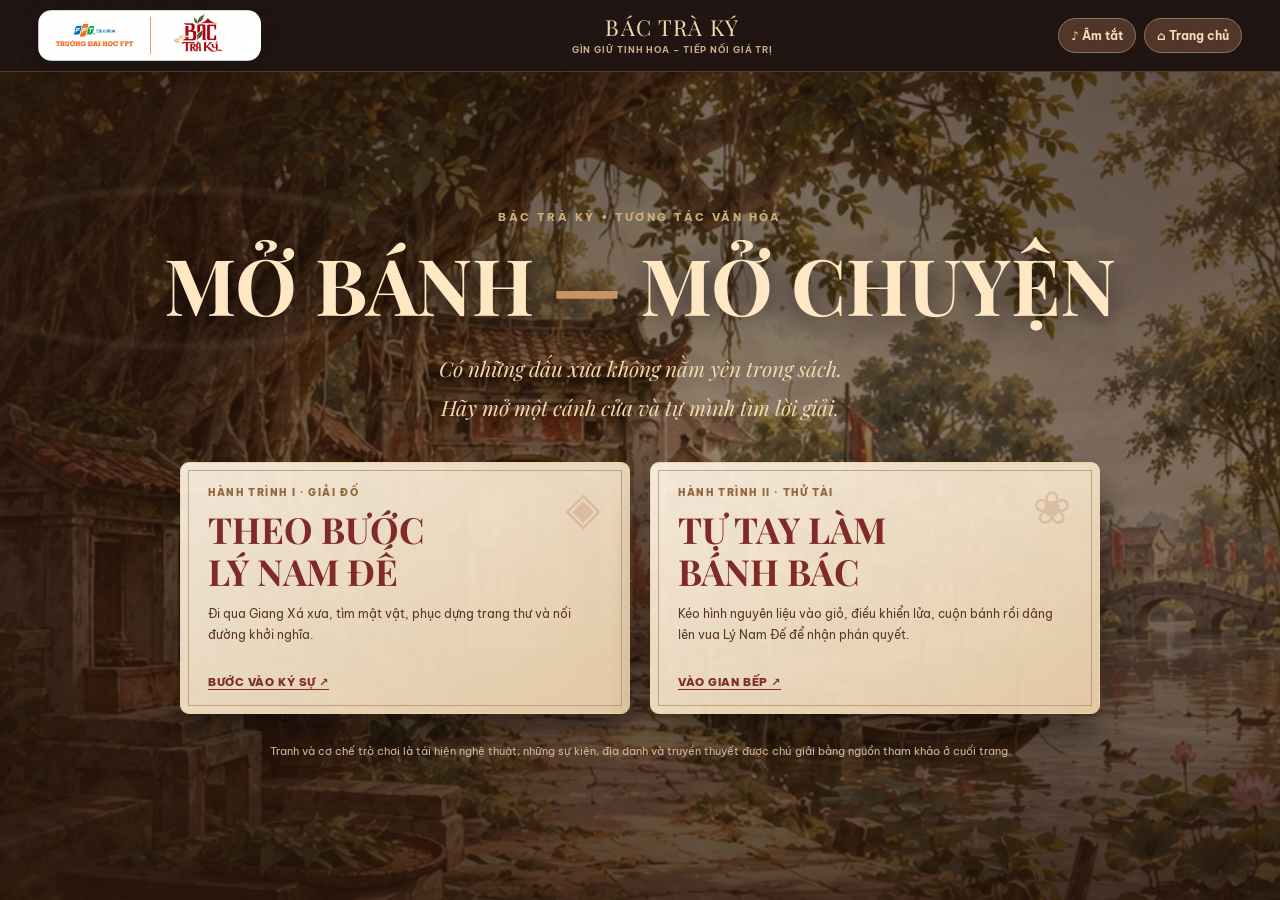
==== commit 098641bb: "Add files via upload" ====
--- a/index.html
+++ b/index.html
@@ -1,255 +1,21 @@
 <!DOCTYPE html>
 <html lang="vi">
 <head>
-<meta charset="utf-8">
-<meta name="viewport" content="width=device-width, initial-scale=1, viewport-fit=cover">
-<meta name="theme-color" content="#281c19">
-<meta name="description" content="Mở Bánh – Mở Chuyện: trải nghiệm tương tác về Giang Xá, Lý Nam Đế và Bánh Bác của Bác Trà Ký.">
-<title>Bác Trà Ký | Mở Bánh – Mở Chuyện</title>
-<link rel="preconnect" href="https://fonts.googleapis.com">
-<link rel="preconnect" href="https://fonts.gstatic.com" crossorigin>
-<link rel="stylesheet" href="styles.css?v=5.0">
+<meta charset="utf-8"><meta name="viewport" content="width=device-width, initial-scale=1,viewport-fit=cover">
+<meta name="theme-color" content="#281c19"><meta name="description" content="Mở Bánh – Mở Chuyện: game giải đố lịch sử theo bước Lý Bí tại Giang Xá và trải nghiệm làm Bánh Bác của Bác Trà Ký.">
+<title>Bác Trà Ký | Theo bước Lý Nam Đế & Dâng bánh tiến vua</title>
+<link rel="stylesheet" href="styles.css?v=4.5.1">
 </head>
 <body>
 <div class="grain" aria-hidden="true"></div>
-<div class="page-glow" aria-hidden="true"></div>
-<header class="header">
-  <a class="logo-link" href="#home" aria-label="Trang chủ Bác Trà Ký">
-    <img src="assets/official-logo.png" alt="Trường Đại học FPT và Bác Trà Ký">
-  </a>
-  <div class="header-center">
-    <span class="serif">BÁC TRÀ KÝ</span>
-    <small>GÌN GIỮ TINH HOA – TIẾP NỐI GIÁ TRỊ</small>
-  </div>
-  <nav class="header-nav" aria-label="Điều hướng nhanh">
-    <a href="#home" class="nav-link">Trang chủ</a>
-    <a href="#history" class="nav-link" id="navStory">Giang Xá xưa</a>
-    <a href="#cake" class="nav-link" id="navCake">Game làm bánh</a>
-    <a href="#about" class="nav-link" id="navAbout">Tư liệu</a>
-  </nav>
-  <div class="header-actions">
-    <button id="audioToggle" class="icon-btn" aria-label="Bật hoặc tắt âm thanh" aria-pressed="false">♪ <span>Âm tắt</span></button>
-    <a class="header-back" href="#home">⌂ Trang chủ</a>
-  </div>
-</header>
-
+<header class="header"><a class="logo-link" href="#home" aria-label="Trang chủ Bác Trà Ký"><img src="assets/official-logo.png" alt="FPT Education và Bác Trà Ký" /></a><div class="header-center"><span class="serif">BÁC TRÀ KÝ</span><small>GÌN GIỮ TINH HOA – TIẾP NỐI GIÁ TRỊ</small></div><div class="header-actions"><button id="audioToggle" class="icon-btn" aria-label="Bật hoặc tắt âm thanh" aria-pressed="false">♪ <span>Âm tắt</span></button><a id="beaconsReturn" class="header-back" href="#" target="_blank" rel="noopener noreferrer" hidden>↗ Beacons</a><a class="header-back" href="#home">⌂ Trang chủ</a></div></header>
 <main>
-  <section id="home" class="view active" aria-labelledby="homeTitle">
-    <div class="home-scene">
-      <div class="home-tint"></div>
-      <div class="ambient cloud-a"></div>
-      <div class="ambient cloud-b"></div>
-      <div class="ambient ink-a"></div>
-      <div class="ambient ink-b"></div>
-      <div class="home-content home-shell">
-        <div class="home-grid">
-          <div class="home-copy">
-            <span class="eyebrow">BÁC TRÀ KÝ • MICROSITE TƯƠNG TÁC</span>
-            <h1 id="homeTitle" class="serif">MỞ BÁNH <em>—</em><br>MỞ CHUYỆN</h1>
-            <p class="home-poem serif">Từ một vùng đất mang dấu xưa của Giang Xá, mở ra câu chuyện về Lý Nam Đế, rồi trở về căn bếp với chiếc Bánh Bác mang vị ký ức.</p>
-            <p class="home-lead">Đây là một trải nghiệm tương tác gồm <strong>2 hành trình chính</strong>: một hành trình giải đố kể chuyện theo cảm hứng lịch sử – văn hóa Giang Xá, và một hành trình thao tác làm Bánh Bác để cuối cùng <strong>dâng bánh lên vua</strong>. Phần lịch sử được chú giải nguồn rõ ràng; phần game và lời thoại hư cấu được ghi chú tách biệt.</p>
-            <div class="portal-grid">
-              <button class="portal portal-story" id="startHistory">
-                <span class="portal-badge">HÀNH TRÌNH I</span>
-                <strong class="serif">Theo bước<br>Lý Nam Đế</strong>
-                <span>Khám phá Giang Xá xưa qua chuỗi cảnh truyện, giải đố theo kiểu story game, thu thập tín vật và mở cuộn sớ Vạn Xuân.</span>
-                <span class="portal-go">BẮT ĐẦU KÝ SỰ ↗</span>
-              </button>
-              <button class="portal portal-cake" id="startCake">
-                <span class="portal-badge">HÀNH TRÌNH II</span>
-                <strong class="serif">Tự tay làm<br>Bánh Bác</strong>
-                <span>Kéo thả nguyên liệu bằng hình ảnh, giữ lửa, xếp lớp, cuộn bánh và mang dâng vua để nhận lời phán quyết thắng – thua.</span>
-                <span class="portal-go">VÀO GIAN BẾP ↗</span>
-              </button>
-            </div>
-            <div class="home-facts">
-              <div class="fact-card"><b>02</b><span>hành trình chơi</span></div>
-              <div class="fact-card"><b>04+</b><span>nguồn tư liệu</span></div>
-              <div class="fact-card"><b>100%</b><span>thiết kế theo màu BTK</span></div>
-            </div>
-            <p class="disclaimer-home">Lưu ý: tranh minh họa, cơ chế game, lời thoại và các câu đố là phần sáng tạo của nhóm. Các chi tiết lịch sử được đối chiếu bằng nguồn chính thống và ghi ở mục <strong>Tư liệu</strong>.</p>
-          </div>
-          <div class="home-showcase">
-            <div class="showcase-card">
-              <div class="showcase-kicker">KHÔNG GIAN THƯƠNG HIỆU</div>
-              <img src="assets/brand-art.png" alt="Tranh thương hiệu Bác Trà Ký với cảnh làng cổ và kiến trúc truyền thống">
-            </div>
-            <div class="showcase-mini-grid">
-              <div class="mini-panel">
-                <span class="mini-kicker">CHẤT LIỆU</span>
-                <strong>Tranh cổ<br>& cuộn sớ</strong>
-              </div>
-              <div class="mini-panel">
-                <span class="mini-kicker">GAMEPLAY</span>
-                <strong>Giải đố<br>& thao tác</strong>
-              </div>
-              <div class="mini-panel wide">
-                <span class="mini-kicker">CẢM HỨNG</span>
-                <strong>Giang Xá – Lý Nam Đế – Bánh Bác</strong>
-              </div>
-            </div>
-          </div>
-        </div>
-      </div>
-    </div>
-  </section>
-
-  <section id="history" class="view" aria-label="Game theo bước Lý Nam Đế">
-    <div class="game-top">
-      <div>
-        <span class="chapter-index" id="chapterIndex">CHƯƠNG 01 / 04</span>
-        <h2 class="serif" id="chapterTitle">Bí mật Linh Bảo</h2>
-      </div>
-      <div class="game-top-actions">
-        <button class="small-btn" id="hintBtn">✧ Gợi ý</button>
-        <button class="small-btn" id="openCodex">▤ Sổ tư liệu</button>
-        <button class="small-btn" id="historyHome">⌂ Thoát</button>
-      </div>
-    </div>
-
-    <div class="story-intro">
-      <div class="story-chip">TRUYỆN TƯƠNG TÁC</div>
-      <p>Hành trình này không đi theo kiểu trắc nghiệm. Bạn quan sát tranh, tương tác với vật thể, ghép mảnh, xoay đường và mở từng lớp chuyện để theo bước Lý Nam Đế qua ký ức văn hóa Giang Xá.</p>
-    </div>
-
-    <div class="game-layout">
-      <div class="stage">
-        <div class="art-stage">
-          <img id="sceneArt" src="assets/village.webp" alt="Minh họa cảnh làng cổ">
-          <div class="art-vignette"></div>
-          <div class="stage-light"></div>
-          <div class="hotspot-layer" id="hotspotLayer"></div>
-          <div class="art-label" id="artLabel">GIANG XÁ • HÌNH MINH HỌA</div>
-        </div>
-        <div class="dialogue">
-          <div class="avatar"><img src="assets/lybi-face.webp" alt="Minh họa nhân vật Lý Bí"></div>
-          <div class="dialogue-text">
-            <div class="dialogue-name" id="dialogueName">LÝ BÍ · LỜI THOẠI HƯ CẤU</div>
-            <p id="dialogueBody">Từng mảnh ký ức của làng đều mang một dấu hiệu. Tìm đủ ba tín vật trước khi mở cửa.</p>
-          </div>
-          <button class="dialogue-next" id="dialogueNext" title="Đọc tiếp">›</button>
-        </div>
-      </div>
-
-      <aside class="play-panel">
-        <div class="panel-heading">
-          <span class="label">NHIỆM VỤ HIỆN TẠI</span>
-          <h3 class="serif" id="objectiveTitle">Ba dấu tích trong làng</h3>
-          <p id="objectiveText">Quan sát tranh, chạm vào vật thể có ánh sáng để thu thập tín vật.</p>
-        </div>
-        <div class="inventory">
-          <div class="label">TÚI VẬT PHẨM <span id="inventoryCount">0/3</span></div>
-          <div id="inventoryItems" class="inventory-items"></div>
-        </div>
-        <div id="puzzleMount" class="puzzle-mount"></div>
-        <div class="foot-controls">
-          <button id="historyRestart" class="line-btn">↻ Chơi lại</button>
-          <button id="historySource" class="line-btn">◈ Tư liệu & độ xác thực</button>
-        </div>
-      </aside>
-    </div>
-    <div id="historyToast" class="toast" aria-live="polite"></div>
-  </section>
-
-  <section id="cake" class="view" aria-label="Game làm Bánh Bác">
-    <div class="game-top cake-top">
-      <div>
-        <span class="chapter-index" id="cakeChapter">GIAN BẾP • CHẶNG 1/4</span>
-        <h2 class="serif">THỬ TÀI LÀM BÁNH BÁC</h2>
-      </div>
-      <div class="game-top-actions">
-        <button class="small-btn" id="cakeHintBtn">✧ Mẹo làm bánh</button>
-        <button class="small-btn" id="cakeRestart">↻ Làm lại</button>
-        <button class="small-btn" id="cakeHome">⌂ Thoát</button>
-      </div>
-    </div>
-
-    <div class="cake-intro">
-      <div class="story-chip">GAME THAO TÁC</div>
-      <p>Bạn không chỉ đọc hay chọn đáp án. Hãy thật sự thao tác: kéo thả hình nguyên liệu, giữ nhiệt để “bác” bột, xếp lớp, cuộn bánh rồi dâng lên vua. Nếu làm sai, bạn vẫn có thể hoàn thành — nhưng sẽ bị chê khi trình bánh.</p>
-    </div>
-
-    <div class="cake-layout">
-      <div class="cake-workspace">
-        <div class="cake-art">
-          <img src="assets/hands2.webp" alt="Minh họa bàn tay chế biến bột bánh">
-          <div class="cake-art-layer">
-            <div class="cake-illustration" id="cakeIllustration">
-              <div class="plate"><div class="cake-outer"><div class="cake-white"><div class="cake-inner"></div></div></div></div>
-            </div>
-            <div class="cake-work-label" id="cakeWorkLabel">MÂM NGUYÊN LIỆU</div>
-          </div>
-        </div>
-        <div class="bake-tutorial" id="cakeNarrative">
-          <span class="story-kicker">LỜI NGƯỜI DẪN CHUYỆN</span>
-          <p>Muốn có chiếc Bánh Bác dẻo ngon, trước hết hãy nhớ nguyên liệu truyền thống. Bạn sẽ kéo thả hình nguyên liệu, giữ nhiệt, xếp lớp, cuộn bánh và mang thành phẩm đi dâng vua.</p>
-        </div>
-      </div>
-      <div class="cake-controls">
-        <div class="progress-track" id="cakeProgress"><span class="active"></span><span></span><span></span><span></span><span></span></div>
-        <div class="cake-step-title" id="cakeStepTitle">01 • Kéo ảnh nguyên liệu vào giỏ</div>
-        <div id="cakePuzzle"></div>
-        <p class="cake-feedback" id="cakeFeedback" role="status"></p>
-      </div>
-    </div>
-  </section>
-
-  <section id="about" class="view content-page" aria-label="Tư liệu tham khảo">
-    <div class="content-shell">
-      <span class="eyebrow">TƯ LIỆU & PHƯƠNG PHÁP</span>
-      <h2 class="serif">Lịch sử có nguồn, hư cấu có ranh giới</h2>
-      <p>Microsite này được xây theo hướng <strong>kể chuyện có chú thích nguồn</strong>. Điều đó nghĩa là: mốc sự kiện, địa danh và những thông tin có thể kiểm chứng sẽ dẫn về nguồn; còn tranh minh họa, lời thoại, tín vật, thử thách, ngự điện và phần vua trực tiếp nếm bánh là <strong>hư cấu gameplay</strong>.</p>
-      <div class="source-grid">
-        <article>
-          <strong>Giang Xá – dấu ấn Lý Nam Đế</strong>
-          <p>Giang Xá là nơi lưu giữ mạnh mẽ ký ức văn hóa về Lý Nam Đế qua cụm di tích, lễ hội và truyền thống địa phương. Một số chi tiết gắn với thời niên thiếu nên được đọc như ký ức văn hóa địa phương, không nên coi là dữ kiện độc lập tuyệt đối.</p>
-          <a href="https://thegioidisan.vn/vi/ly-nam-de-trong-doi-song-van-hoa-cua-nguoi-dan-lang-giang-xa-huyen-hoai-duc-ha-noi.html" target="_blank" rel="noopener">Tạp chí Thế giới Di sản (2016) ↗</a>
-        </article>
-        <article>
-          <strong>Khởi nghĩa năm 542 và nước Vạn Xuân</strong>
-          <p>Lý Bí lãnh đạo khởi nghĩa chống nhà Lương năm 542; đến năm 544 xưng đế, lập nước Vạn Xuân. Đây là khung lịch sử cốt lõi được dùng cho phần dẫn chuyện.</p>
-          <a href="https://baotanglichsuquocgia.vn/vi/Articles/2001/68142/thang-2-544-ly-nam-dje-tuyen-bo-dung-nuoc-djoc-lap-quoc-hieu-van-xuan.html" target="_blank" rel="noopener">Bảo tàng Lịch sử Quốc gia (2014) ↗</a>
-        </article>
-        <article>
-          <strong>Hoài Đức và lễ hội Giang Xá</strong>
-          <p>Những bài viết của cơ quan văn hóa Hà Nội và Hoài Đức giúp bổ sung bối cảnh hiện nay của di tích, lễ hội và vai trò ký ức cộng đồng quanh Lý Nam Đế.</p>
-          <a href="https://sovhtt.hanoi.gov.vn/le-hoi-giang-xa-huyen-hoai-duc-lan-dau-tien-duoc-to-chuc-quy-mo-cap-huyen/" target="_blank" rel="noopener">Sở Văn hóa & Thể thao Hà Nội (2024) ↗</a>
-        </article>
-        <article>
-          <strong>Bánh Bác và truyền thuyết dâng vua</strong>
-          <p>Bài báo của Quân đội nhân dân ghi lời người thợ địa phương về nguyên liệu, kỹ thuật “bác” bột và câu chuyện bánh tiến vua. Phần vua nếm bánh trong game là tình huống sáng tạo dựa trên lời kể này.</p>
-          <a href="https://www.qdnd.vn/du-lich/cac-van-de/ky-cong-mon-banh-tien-vua-cua-lang-giang-xa-809665" target="_blank" rel="noopener">Báo Quân đội nhân dân (2025) ↗</a>
-        </article>
-      </div>
-      <p class="note">Nếu nhóm muốn phát triển thành sản phẩm dùng công khai, nên tiếp tục bổ sung chú thích, thuyết minh nguồn và phân biệt rõ hơn giữa sử liệu – truyền thuyết – sáng tạo thương hiệu.</p>
-      <div class="content-actions"><button id="aboutBack" class="big-btn">← Quay lại trải nghiệm</button></div>
-    </div>
-  </section>
+<section id="home" class="view active" aria-labelledby="homeTitle"><div class="home-scene"><div class="home-tint"></div><div class="ambient cloud-a"></div><div class="ambient cloud-b"></div><div class="home-content"><span class="eyebrow">BÁC TRÀ KÝ • TƯƠNG TÁC VĂN HÓA</span><h1 id="homeTitle" class="serif">MỞ BÁNH <em>—</em> MỞ CHUYỆN</h1><p class="home-poem serif">Có những dấu xưa không nằm yên trong sách.<br>Hãy mở một cánh cửa và tự mình tìm lời giải.</p><div class="portal-grid"><button class="portal" id="startHistory"><span class="portal-icon">◈</span><span class="portal-no">HÀNH TRÌNH I · GIẢI ĐỐ</span><strong class="serif">THEO BƯỚC<br>LÝ NAM ĐẾ</strong><span>Đi qua Giang Xá xưa, tìm mật vật, phục dựng trang thư và nối đường khởi nghĩa.</span><span class="portal-go">BƯỚC VÀO KÝ SỰ ↗</span></button><button class="portal" id="startCake"><span class="portal-icon">❀</span><span class="portal-no">HÀNH TRÌNH II · THỬ TÀI</span><strong class="serif">TỰ TAY LÀM<br>BÁNH BÁC</strong><span>Kéo hình nguyên liệu vào giỏ, điều khiển lửa, cuộn bánh rồi dâng lên vua Lý Nam Đế để nhận phán quyết.</span><span class="portal-go">VÀO GIAN BẾP ↗</span></button></div><p class="disclaimer-home">Tranh và cơ chế trò chơi là tái hiện nghệ thuật; những sự kiện, địa danh và truyền thuyết được chú giải bằng nguồn tham khảo ở cuối trang.</p></div></div></section>
+<section id="history" class="view" aria-label="Game theo bước Lý Nam Đế"><div class="game-top"><div><span class="chapter-index" id="chapterIndex">CHƯƠNG 01 / 04</span><h2 class="serif" id="chapterTitle">Bí mật Linh Bảo</h2></div><div class="game-top-actions"><button class="small-btn" id="hintBtn">✧ Gợi ý</button><button class="small-btn" id="openCodex">▤ Sổ tư liệu</button><button class="small-btn" id="historyHome">⌂ Thoát</button></div></div><div class="game-layout"><div class="stage"><div class="art-stage"><img id="sceneArt" src="assets/village.webp" alt="Minh họa cảnh làng cổ" /><div class="art-vignette"></div><div class="stage-light"></div><div class="hotspot-layer" id="hotspotLayer"></div><div class="art-label" id="artLabel">GIANG XÁ • HÌNH MINH HỌA</div></div><div class="dialogue"><div class="avatar"><img src="assets/lybi-face.webp" alt="Minh họa nhân vật Lý Bí" /></div><div class="dialogue-text"><div class="dialogue-name" id="dialogueName">LÝ BÍ · LỜI THOẠI HƯ CẤU</div><p id="dialogueBody">Từng mảnh ký ức của làng đều mang một dấu hiệu. Tìm đủ ba tín vật trước khi mở cửa.</p></div><button class="dialogue-next" id="dialogueNext" title="Đọc tiếp">›</button></div></div><aside class="play-panel"><div class="panel-heading"><span class="label">NHIỆM VỤ HIỆN TẠI</span><h3 class="serif" id="objectiveTitle">Ba dấu tích trong làng</h3><p id="objectiveText">Quan sát tranh, chạm vào vật thể có ánh sáng để thu thập tín vật.</p></div><div class="inventory"><div class="label">TÚI VẬT PHẨM <span id="inventoryCount">0/3</span></div><div id="inventoryItems" class="inventory-items"></div></div><div id="puzzleMount" class="puzzle-mount"></div><div class="foot-controls"><button id="historyRestart" class="line-btn">↻ Chơi lại</button><button id="historySource" class="line-btn">◈ Tư liệu & độ xác thực</button></div></aside></div><div id="historyToast" class="toast" aria-live="polite"></div></section>
+<section id="cake" class="view" aria-label="Game làm Bánh Bác"><div class="game-top cake-top"><div><span class="chapter-index" id="cakeChapter">GIAN BẾP • CHẶNG 1/4</span><h2 class="serif">THỬ TÀI LÀM BÁNH BÁC</h2></div><div class="game-top-actions"><button class="small-btn" id="cakeHintBtn">✧ Mẹo làm bánh</button><button class="small-btn" id="cakeRestart">↻ Làm lại</button><button class="small-btn" id="cakeHome">⌂ Thoát</button></div></div><div class="cake-layout"><div class="cake-workspace"><div class="cake-art"><img src="assets/hands2.webp" alt="Minh họa bàn tay chế biến bột bánh" /><div class="cake-art-layer"><div class="cake-illustration" id="cakeIllustration"><div class="plate"><div class="cake-outer"><div class="cake-white"><div class="cake-inner"></div></div></div></div></div><div class="cake-work-label" id="cakeWorkLabel">MÂM NGUYÊN LIỆU</div></div></div><div class="bake-tutorial" id="cakeNarrative"><span class="story-kicker">LỜI NGƯỜI DẪN CHUYỆN</span><p>Muốn có chiếc Bánh Bác dẻo ngon, trước hết hãy nhớ nguyên liệu truyền thống. Bạn sẽ kéo thả hình nguyên liệu, giữ nhiệt, xếp lớp, cuộn bánh và mang thành phẩm đi dâng vua.</p></div></div><div class="cake-controls"><div class="progress-track" id="cakeProgress"><span class="active"></span><span></span><span></span><span></span><span></span></div><div class="cake-step-title" id="cakeStepTitle">01 • Kéo ảnh nguyên liệu vào giỏ</div><div id="cakePuzzle"></div><p class="cake-feedback" id="cakeFeedback" role="status"></p></div></div></section>
+<section id="about" class="view content-page" aria-label="Tư liệu tham khảo"><div class="content-shell"><span class="eyebrow">TƯ LIỆU & PHƯƠNG PHÁP</span><h2 class="serif">Lịch sử có nguồn, hư cấu có ranh giới</h2><p>Đây là trò chơi tương tác lấy cảm hứng từ lịch sử Lý Bí/Lý Nam Đế và ký ức văn hóa Giang Xá. Các mật thư, tín vật, cơ chế mở khóa, lời thoại và tranh bối cảnh đều do nhóm sáng tạo phục vụ game; <strong>chúng không phải hiện vật khảo cổ, bản đồ hành quân thật hay lời nói được ghi lại của Lý Nam Đế</strong>.</p><div class="source-grid"><article><strong>Giang Xá – Linh Bảo</strong><p>Giang Xá gắn với những truyền thuyết về tuổi trẻ, sự học và con đường dựng nghiệp của Lý Bí. Chùa Linh Bảo được nhắc trong tư liệu địa phương; chi tiết về thời niên thiếu cần đọc như truyền thống ghi nhớ, không phải tất cả đều được xác thực độc lập.</p><a href="https://thegioidisan.vn/vi/ly-nam-de-trong-doi-song-van-hoa-cua-nguoi-dan-lang-giang-xa-huyen-hoai-duc-ha-noi.html" target="_blank" rel="noopener">Tạp chí Thế giới Di sản (2016) ↗</a></article><article><strong>Khởi nghĩa năm 542</strong><p>Lý Bí lãnh đạo cuộc khởi nghĩa chống nhà Lương vào năm 542; Giang Xá và Lưu Xá được nghiên cứu như những địa điểm gắn với giai đoạn đầu của sự nghiệp.</p><a href="https://thanhuyhanoi.vn/tin-tuc/huyen-hoai-duc/hoi-thao-khoa-hoc-dau-an-cua-ly-nam-de-va-nha-nuoc-van-xuan-tren-dia-ban-huyen-hoai-duc-10037123.html" target="_blank" rel="noopener">Thành ủy Hà Nội (2024) ↗</a></article><article><strong>Vạn Xuân năm 544</strong><p>Năm 544, Lý Bí xưng đế, lấy hiệu Lý Nam Đế, đặt quốc hiệu Vạn Xuân và niên hiệu Thiên Đức. Những tranh vẽ cảnh cung điện, quân doanh chỉ thể hiện không khí tượng trưng.</p><a href="https://baotanglichsuquocgia.vn/vi/Articles/2001/68142/thang-2-544-ly-nam-dje-tuyen-bo-dung-nuoc-djoc-lap-quoc-hieu-van-xuan.html" target="_blank" rel="noopener">Bảo tàng Lịch sử Quốc gia (2014) ↗</a></article><article><strong>Bánh Bác và lời kể dâng vua</strong><p>Thợ bánh Giang Xá kể về liên hệ của Bánh Bác với Lý Nam Đế như truyền thuyết địa phương. Bài báo mô tả công đoạn “bác” bột trên chảo mỡ, cuộn lớp đỏ trước lớp trắng sau và ủ lá chuối.</p><a href="https://www.qdnd.vn/du-lich/cac-van-de/ky-cong-mon-banh-tien-vua-cua-lang-giang-xa-809665" target="_blank" rel="noopener">Báo Quân đội nhân dân (2025) ↗</a></article></div><p class="note">Các quan điểm về nơi sinh của Lý Bí và một số chi tiết cuộc đời còn khác nhau giữa nguồn. Game chỉ khẳng định những mốc lịch sử được nguồn chính thống thống nhất; các chi tiết dân gian được ghi rõ tính chất truyền thuyết.</p><div class="content-actions"><button id="aboutBack" class="big-btn">← Quay lại trải nghiệm</button></div></div></section>
 </main>
-
-<div id="codexModal" class="modal" aria-hidden="true">
-  <div class="modal-backdrop" data-close></div>
-  <div class="scroll" role="dialog" aria-modal="true" aria-labelledby="codexTitle">
-    <div class="scroll-pole pole-left"></div>
-    <div class="scroll-paper">
-      <button class="modal-close" data-close aria-label="Đóng">×</button>
-      <div class="scroll-topline">SỔ TƯ LIỆU • BÁC TRÀ KÝ</div>
-      <h2 id="codexTitle" class="serif">Một mảnh ký ức</h2>
-      <div id="codexText"></div>
-      <div class="codex-linkline" id="codexLinks"></div>
-    </div>
-    <div class="scroll-pole pole-right"></div>
-  </div>
-</div>
-
-<div id="transitionCurtain" class="transition-curtain" aria-hidden="true">
-  <div class="curtain-inner">
-    <div class="curtain-kicker">BÁC TRÀ KÝ</div>
-    <h3 id="curtainTitle" class="serif">Mở chuyện</h3>
-    <p id="curtainText">Một hành trình đang bắt đầu…</p>
-  </div>
-</div>
-
-<script src="game.js?v=5.0"></script>
+<div id="codexModal" class="modal" aria-hidden="true"><div class="modal-backdrop" data-close></div><div class="scroll" role="dialog" aria-modal="true" aria-labelledby="codexTitle"><div class="scroll-pole pole-left"></div><div class="scroll-paper"><button class="modal-close" data-close aria-label="Đóng">×</button><div class="scroll-topline">SỔ TƯ LIỆU • BÁC TRÀ KÝ</div><h2 id="codexTitle" class="serif">Một mảnh ký ức</h2><div id="codexText"></div><div class="codex-linkline" id="codexLinks"></div></div><div class="scroll-pole pole-right"></div></div></div>
+<script src="game.js?v=4.5.1"></script>
 </body>
 </html>
--- a/styles.css
+++ b/styles.css
@@ -139,275 +139,9 @@
 .royal-board.offering .royal-target{background:#6d8536a1;color:#fff3cb;border-style:solid}
 .royal-board.offering .royal-offer{transform:translateY(-120px) scale(.5);opacity:0}
 
-/* ==========================
-   V5 BIG UPDATE OVERRIDES
-   ========================== */
-:root{
-  --paper:#f8efdf;
-  --paper-2:#f4e7d1;
-  --ivory:#fff9ef;
-  --wine:#8a332f;
-  --red:#a5443a;
-  --gold:#c79a63;
-  --gold-2:#e4c79d;
-  --ink:#463328;
-  --muted:#7b6653;
-  --shadow-soft:0 18px 50px rgba(63,32,21,.14);
-  --shadow-strong:0 28px 90px rgba(38,18,12,.18);
-}
-html{scroll-padding-top:110px}
-body{
-  background:
-    radial-gradient(circle at top left, rgba(255,248,233,.28), transparent 33%),
-    radial-gradient(circle at right 20%, rgba(221,187,136,.18), transparent 26%),
-    linear-gradient(180deg,#efe3cf 0%,#f8f0e2 25%,#fbf7ef 100%);
-  color:var(--ink);
-}
-.page-glow{position:fixed; inset:auto -10vw -25vh auto; width:40vw; height:40vw; border-radius:50%; background:radial-gradient(circle, rgba(214,173,110,.18), transparent 68%); filter:blur(22px); pointer-events:none; z-index:0}
-main, .header{position:relative; z-index:1}
-.header{
-  position:sticky; top:0; z-index:50;
-  display:grid; grid-template-columns:auto auto 1fr auto; gap:18px; align-items:center;
-  padding:14px clamp(16px,2vw,30px);
-  background:rgba(252,246,237,.84);
-  backdrop-filter:blur(14px);
-  border-bottom:1px solid rgba(176,138,92,.22);
-  box-shadow:0 8px 30px rgba(67,34,22,.06);
-}
-.logo-link{
-  display:flex; align-items:center; justify-content:center; padding:6px;
-  background:linear-gradient(180deg,#fffdf9,#f9efdf);
-  border:1px solid rgba(191,155,112,.38); border-radius:18px; box-shadow:var(--shadow-soft)
-}
-.logo-link img{display:block; width:220px; max-width:32vw; height:auto}
-.header-center{display:flex; flex-direction:column; gap:4px}
-.header-center .serif{font-size:clamp(1.6rem,2.5vw,2.4rem); letter-spacing:.02em; color:var(--wine)}
-.header-center small{font-size:.88rem; letter-spacing:.22em; color:#7d6a58; white-space:nowrap}
-.header-nav{display:flex; align-items:center; justify-content:center; gap:8px; flex-wrap:wrap}
-.nav-link{
-  text-decoration:none; color:#6f5b4c; padding:10px 14px; border-radius:999px; font-weight:600;
-  transition:.22s ease; position:relative
-}
-.nav-link:hover{background:#fff7ea; color:var(--wine)}
-.header-actions{display:flex; gap:10px; align-items:center}
-.icon-btn,.header-back{
-  border:1px solid rgba(179,138,88,.35); background:#fffaf0; color:var(--wine);
-  border-radius:999px; padding:11px 16px; text-decoration:none; font-weight:700;
-  box-shadow:0 8px 20px rgba(91,48,32,.07)
-}
-.icon-btn span{margin-left:6px}
-.header-back{display:none}
-.view{padding:26px clamp(14px,2vw,28px) 42px; display:none}
-.view.active{display:block; animation:fadeIn .45s ease}
-@keyframes fadeIn{from{opacity:0; transform:translateY(10px)} to{opacity:1; transform:none}}
-.home-scene{
-  position:relative; overflow:hidden; border-radius:34px; min-height:calc(100vh - 140px);
-  background:
-    linear-gradient(115deg, rgba(250,245,234,.96) 0%, rgba(245,236,222,.93) 42%, rgba(236,224,208,.8) 100%),
-    url('assets/village.webp') center/cover no-repeat;
-  border:1px solid rgba(189,152,108,.32);
-  box-shadow:var(--shadow-strong);
-}
-.home-tint{position:absolute; inset:0; background:linear-gradient(90deg, rgba(255,250,242,.96) 0%, rgba(250,243,233,.86) 48%, rgba(255,247,237,.44) 100%)}
-.ambient{position:absolute; pointer-events:none}
-.cloud-a,.cloud-b,.ink-a,.ink-b{opacity:.7; filter:blur(.2px)}
-.cloud-a{width:280px;height:110px;top:12%;right:12%;background:radial-gradient(circle at 30% 50%,rgba(255,255,255,.9),rgba(255,255,255,0) 70%);animation:floatCloud 16s ease-in-out infinite}
-.cloud-b{width:220px;height:90px;bottom:18%;right:36%;background:radial-gradient(circle at 30% 50%,rgba(245,230,210,.85),rgba(245,230,210,0) 70%);animation:floatCloud 18s ease-in-out infinite reverse}
-.ink-a{left:-30px; bottom:-20px; width:260px; height:260px; border-radius:50%; background:radial-gradient(circle, rgba(127,42,40,.08), rgba(127,42,40,0) 68%)}
-.ink-b{right:-40px; top:-30px; width:240px; height:240px; border-radius:50%; background:radial-gradient(circle, rgba(199,154,99,.14), rgba(199,154,99,0) 68%)}
-@keyframes floatCloud{50%{transform:translateY(-12px) translateX(8px)}}
-.home-shell{position:relative; z-index:1; padding:clamp(32px,5vw,68px)}
-.home-grid{display:grid; grid-template-columns:minmax(0,1.08fr) minmax(360px,.92fr); gap:30px; align-items:center}
-.eyebrow{
-  display:inline-flex; align-items:center; gap:8px; padding:10px 16px; border-radius:999px;
-  background:rgba(255,248,237,.9); border:1px solid rgba(192,153,107,.34); color:#936a3c;
-  font-size:.82rem; font-weight:800; letter-spacing:.18em
-}
-.home-copy h1{
-  margin:20px 0 14px; font-size:clamp(2.8rem,7vw,5.9rem); line-height:.94; color:var(--wine)
-}
-.home-copy h1 em{font-style:normal; color:#c79a63}
-.home-poem{font-size:clamp(1.15rem,1.7vw,1.5rem); line-height:1.55; color:#6b5747; max-width:56ch; margin-bottom:16px}
-.home-lead{font-size:1.03rem; line-height:1.9; color:#6a594c; max-width:62ch}
-.portal-grid{display:grid; grid-template-columns:repeat(2,minmax(0,1fr)); gap:16px; margin:26px 0 20px}
-.portal{
-  position:relative; overflow:hidden; text-align:left; min-height:238px; padding:22px 20px 18px;
-  border:none; border-radius:28px; background:linear-gradient(180deg,rgba(255,251,244,.96),rgba(249,239,223,.95));
-  box-shadow:var(--shadow-soft); border:1px solid rgba(190,153,108,.28); transition:.26s ease;
-}
-.portal:before{content:''; position:absolute; inset:0; background:linear-gradient(135deg, rgba(255,255,255,.6), transparent 45%, rgba(199,154,99,.12)); pointer-events:none}
-.portal:hover{transform:translateY(-6px); box-shadow:0 28px 60px rgba(68,34,23,.14)}
-.portal strong{display:block; font-size:2rem; line-height:1.02; color:var(--wine); margin:14px 0 10px}
-.portal span{display:block; line-height:1.7; color:#6d5a4a}
-.portal-badge{
-  display:inline-block; padding:7px 12px; border-radius:999px; font-size:.78rem; font-weight:800; letter-spacing:.14em;
-  background:#f6e5c7; color:#8b5a2e
-}
-.portal-go{margin-top:18px; font-weight:800; color:var(--wine)!important; letter-spacing:.08em}
-.portal-story{background:linear-gradient(180deg,#fffaf3,#f8eedf)}
-.portal-cake{background:linear-gradient(180deg,#fffaf4,#f6ead8)}
-.home-facts{display:flex; gap:14px; flex-wrap:wrap; margin:18px 0 12px}
-.fact-card{
-  min-width:128px; padding:14px 16px; border-radius:20px; background:rgba(255,251,245,.86);
-  border:1px solid rgba(191,155,112,.28); box-shadow:0 10px 25px rgba(68,35,23,.06)
-}
-.fact-card b{display:block; font-size:1.4rem; color:var(--wine); margin-bottom:4px}
-.fact-card span{font-size:.9rem; color:#715f50}
-.disclaimer-home{max-width:70ch; font-size:.94rem; line-height:1.75; color:#7a695d}
-.home-showcase{display:grid; gap:14px}
-.showcase-card{
-  padding:18px; border-radius:30px; background:rgba(255,252,246,.84); border:1px solid rgba(190,153,109,.35);
-  box-shadow:var(--shadow-strong)
-}
-.showcase-kicker{font-size:.78rem; font-weight:800; letter-spacing:.18em; color:#9b7348; margin-bottom:12px}
-.showcase-card img{display:block; width:100%; height:340px; object-fit:cover; object-position:center top; border-radius:22px; box-shadow:0 12px 34px rgba(45,23,16,.12)}
-.showcase-mini-grid{display:grid; grid-template-columns:1fr 1fr; gap:14px}
-.mini-panel{
-  padding:18px; border-radius:24px; background:rgba(255,250,242,.85); border:1px solid rgba(191,155,111,.28);
-  box-shadow:var(--shadow-soft)
-}
-.mini-panel.wide{grid-column:1/-1}
-.mini-kicker{display:block; font-size:.78rem; font-weight:800; letter-spacing:.16em; color:#9a7449; margin-bottom:8px}
-.mini-panel strong{font-size:1.12rem; line-height:1.4; color:#6b4332}
-.game-top,.cake-top{
-  display:flex; justify-content:space-between; gap:20px; align-items:flex-start; padding:4px 6px 18px
-}
-.chapter-index{display:inline-block; padding:7px 12px; border-radius:999px; background:#f4e4c8; color:#8a602f; font-weight:800; letter-spacing:.12em; font-size:.78rem}
-.game-top h2{margin:12px 0 0; font-size:clamp(1.8rem,3vw,2.7rem); color:var(--wine)}
-.game-top-actions{display:flex; flex-wrap:wrap; gap:10px}
-.small-btn,.line-btn,.ghost-btn,.action-btn,.big-btn{
-  border:none; border-radius:16px; padding:12px 16px; font-weight:700; transition:.2s ease
-}
-.small-btn,.line-btn,.ghost-btn{background:#fff9ef; color:#6f4837; border:1px solid rgba(179,138,90,.35); box-shadow:0 8px 20px rgba(68,35,23,.06)}
-.small-btn:hover,.line-btn:hover,.ghost-btn:hover{transform:translateY(-2px); background:#fff4e4}
-.action-btn,.big-btn{background:linear-gradient(180deg,#a8443a,#892f2d); color:#fff8ee; box-shadow:0 12px 28px rgba(138,51,47,.22)}
-.action-btn:hover,.big-btn:hover{transform:translateY(-2px); filter:saturate(1.05)}
-.story-intro,.cake-intro{
-  display:flex; gap:16px; align-items:flex-start; margin:0 6px 18px; padding:16px 18px;
-  background:rgba(255,251,245,.8); border:1px solid rgba(188,151,107,.25); border-radius:22px; box-shadow:var(--shadow-soft)
-}
-.story-chip{padding:8px 12px; border-radius:999px; background:#f5e2c0; color:#8c6232; font-size:.78rem; font-weight:800; letter-spacing:.14em; white-space:nowrap}
-.story-intro p,.cake-intro p{margin:0; color:#6c5949; line-height:1.8}
-.game-layout,.cake-layout{display:grid; grid-template-columns:minmax(0,1.15fr) minmax(370px,.85fr); gap:22px; align-items:start}
-.stage,.cake-workspace,.play-panel,.cake-controls,.content-shell{
-  background:rgba(255,251,244,.82); border:1px solid rgba(190,154,110,.28); border-radius:30px; box-shadow:var(--shadow-strong)
-}
-.stage,.cake-workspace{padding:18px}
-.play-panel,.cake-controls{padding:22px}
-.art-stage{position:relative; overflow:hidden; border-radius:26px; min-height:420px; background:#efe1c8; box-shadow:inset 0 0 0 1px rgba(255,255,255,.45)}
-.art-stage img{display:block; width:100%; height:500px; object-fit:cover}
-.art-vignette{position:absolute; inset:0; background:linear-gradient(180deg, rgba(20,9,6,.06), transparent 25%, transparent 70%, rgba(20,9,6,.18) 100%)}
-.stage-light{position:absolute; inset:auto 12% 14% auto; width:160px; height:160px; border-radius:50%; background:radial-gradient(circle, rgba(255,244,212,.28), transparent 70%)}
-.art-label{position:absolute; left:18px; bottom:18px; padding:9px 13px; border-radius:999px; background:rgba(34,17,14,.6); color:#f9e8cb; font-size:.76rem; font-weight:700; letter-spacing:.14em}
-.dialogue{
-  margin-top:16px; display:grid; grid-template-columns:auto 1fr auto; gap:14px; align-items:center;
-  padding:14px; background:linear-gradient(180deg,#fff9ef,#f6ead8); border-radius:24px; border:1px solid rgba(193,155,113,.25)
-}
-.avatar{width:78px; height:78px; border-radius:22px; overflow:hidden; flex:none; border:2px solid rgba(194,156,112,.38); box-shadow:0 8px 20px rgba(54,27,18,.08)}
-.avatar img{width:100%; height:100%; object-fit:cover}
-.dialogue-text{min-width:0}
-.dialogue-name{font-size:.8rem; letter-spacing:.14em; color:#9b764e; font-weight:800; margin-bottom:7px}
-.dialogue-text p{margin:0; font-size:1rem; line-height:1.8; color:#5b493b}
-.dialogue-next{width:48px; height:48px; border-radius:50%; border:none; background:#8f3933; color:#fff; font-size:1.6rem; box-shadow:0 10px 20px rgba(143,57,51,.2)}
-.panel-heading h3{margin:10px 0 8px; font-size:1.7rem; color:var(--wine)}
-.panel-heading p{margin:0; line-height:1.8; color:#6d5a4a}
-.label{font-size:.78rem; letter-spacing:.15em; font-weight:800; color:#9b754b}
-.inventory{margin:18px 0 14px; padding:14px; border-radius:22px; background:#fff8ec; border:1px dashed rgba(191,153,109,.45)}
-.inventory-items{display:flex; gap:10px; flex-wrap:wrap; margin-top:10px}
-.item-slot{width:56px; height:56px; border-radius:16px; display:grid; place-items:center; background:#f7ebd6; border:1px dashed #c9a16d; color:#84532e; font-size:1.25rem}
-.item-slot.got{background:#fef6e7; border-style:solid; box-shadow:0 8px 16px rgba(80,46,23,.08)}
-.puzzle-mount{border-radius:22px; background:linear-gradient(180deg,#fffaf3,#f5e7d0); border:1px solid rgba(190,154,110,.3); padding:16px}
-.puzzle-mount h4{margin:0 0 10px; font-size:1.12rem; color:#6a4333}
-.puzzle-mount p{line-height:1.8; color:#6a584a}
-.foot-controls{display:flex; gap:10px; flex-wrap:wrap; margin-top:16px}
-.toast{position:fixed; left:50%; bottom:28px; transform:translateX(-50%) translateY(14px); opacity:0; pointer-events:none; padding:13px 18px; background:#2f1b17; color:#fff2d2; border-radius:14px; box-shadow:0 18px 40px rgba(32,17,12,.24); transition:.25s ease; z-index:80}
-.toast.show{opacity:1; transform:translateX(-50%) translateY(0)}
-.content-shell{max-width:1200px; margin:0 auto; padding:30px}
-.content-shell h2{margin:14px 0 10px; font-size:clamp(2rem,3.2vw,3rem); color:var(--wine)}
-.content-shell>p,.note{line-height:1.9; color:#685749}
-.source-grid{display:grid; grid-template-columns:repeat(2,minmax(0,1fr)); gap:18px; margin:20px 0}
-.source-grid article{padding:20px; border-radius:24px; background:#fff9ee; border:1px solid rgba(190,154,110,.26); box-shadow:var(--shadow-soft)}
-.source-grid strong{display:block; font-size:1.08rem; color:#6d4332; margin-bottom:8px}
-.source-grid p{margin:0 0 14px; line-height:1.8; color:#6b594a}
-.source-grid a{font-weight:700; color:var(--wine); text-decoration:none}
-.content-actions{margin-top:18px}
-.scroll{max-width:min(920px,92vw)}
-.scroll-paper{max-height:80vh; overflow:auto}
-.transition-curtain{
-  position:fixed; inset:0; display:grid; place-items:center; background:rgba(26,12,9,.45); backdrop-filter:blur(8px);
-  opacity:0; pointer-events:none; z-index:120; transition:.35s ease
-}
-.transition-curtain.show{opacity:1}
-.curtain-inner{
-  width:min(620px,90vw); padding:34px 32px; text-align:center; border-radius:30px;
-  background:linear-gradient(180deg,#fff8ec,#f4e6cf); border:1px solid rgba(193,156,112,.42); box-shadow:0 28px 80px rgba(28,13,10,.25)
-}
-.curtain-kicker{font-size:.82rem; font-weight:800; letter-spacing:.2em; color:#9b754b; margin-bottom:10px}
-.curtain-inner h3{margin:0 0 10px; font-size:clamp(2rem,4vw,3rem); color:var(--wine)}
-.curtain-inner p{margin:0; color:#6b5849; line-height:1.8}
-/* cleaner cards inside cake area */
-.cake-workspace,.cake-controls{overflow:hidden}
-.cake-art{position:relative; border-radius:26px; overflow:hidden; min-height:500px; background:#efe1cc}
-.cake-art>img{display:block; width:100%; height:500px; object-fit:cover}
-.cake-art-layer{position:absolute; inset:0; display:flex; flex-direction:column; justify-content:flex-end; align-items:center; padding:24px}
-.cake-work-label{display:inline-flex; align-items:center; justify-content:center; padding:10px 18px; border-radius:999px; background:rgba(53,24,17,.68); color:#fff0cf; font-size:.82rem; font-weight:800; letter-spacing:.16em; backdrop-filter:blur(4px)}
-.bake-tutorial{margin-top:16px; padding:16px 18px; border-radius:22px; background:#fff8eb; border:1px solid rgba(192,154,110,.28)}
-.story-kicker{display:block; font-size:.8rem; font-weight:800; letter-spacing:.16em; color:#987248; margin-bottom:8px}
-.bake-tutorial p{margin:0; color:#6a5849; line-height:1.8}
-.progress-track{display:grid; grid-template-columns:repeat(5,1fr); gap:10px; margin-bottom:14px}
-.progress-track span{height:9px; border-radius:999px; background:#eadcc4; position:relative; overflow:hidden}
-.progress-track span.active{background:linear-gradient(90deg,#c89a61,#8b3933)}
-.cake-step-title{font-size:1.18rem; font-weight:800; color:#6f4434; margin-bottom:12px}
-.game-lead{line-height:1.85; color:#695749}
-.cake-feedback{min-height:26px; margin:14px 0 0; color:#6a5848; line-height:1.6}
-/* tweaks to ingredient, roll and royal areas */
-.ingredient-picture,.layer-picture,.basket-slot,.layer-target,.roll-arena,.royal-board,.royal-verdict{box-shadow:0 10px 20px rgba(72,42,25,.06)}
-.ingredient-picture,.layer-picture{border-radius:18px}
-.ingredient-picture:hover,.layer-picture:hover{transform:translateY(-3px)}
-.ingredient-image{background:radial-gradient(circle at 50% 35%, #fffdf7, #f7ebd7)}
-.drop-basket{background:linear-gradient(180deg,#fff8ec,#f5e6cb); border-radius:22px; box-shadow:0 14px 35px rgba(62,34,20,.08)}
-.basket-slot{border-radius:14px}
-.heat-meter{background:linear-gradient(180deg,#fff7e6,#f5e1c0)}
-.roll-arena{border-radius:24px}
-.royal-board,.royal-verdict{border-radius:28px}
-.royal-board{box-shadow:0 18px 55px rgba(28,17,18,.14)}
-.royal-message{box-shadow:0 10px 24px rgba(62,35,22,.14)}
-.picture-ghost{z-index:95; border-radius:18px; background:rgba(255,250,240,.92); padding:12px; box-shadow:0 18px 40px rgba(42,22,15,.22); backdrop-filter:blur(6px)}
-.picture-ghost img{display:block; width:100px; height:100px; object-fit:contain}
-/* history puzzle pieces polish */
-.hotspot{box-shadow:0 0 0 0 rgba(255,222,147,.2), 0 0 25px rgba(255,215,115,.4); animation:pulseHot 1.8s infinite ease-in-out}
-@keyframes pulseHot{50%{transform:translate(-50%,-50%) scale(1.12); box-shadow:0 0 0 10px rgba(255,221,149,0), 0 0 34px rgba(255,215,115,.52)}}
-@media (max-width: 1180px){
-  .header{grid-template-columns:auto 1fr auto; grid-template-areas:'logo brand actions' 'nav nav nav'}
-  .logo-link{grid-area:logo}
-  .header-center{grid-area:brand}
-  .header-actions{grid-area:actions; justify-content:flex-end}
-  .header-nav{grid-area:nav; justify-content:flex-start; padding-left:4px}
-  .home-grid,.game-layout,.cake-layout{grid-template-columns:1fr}
-  .home-showcase{order:-1}
-  .showcase-card img,.cake-art>img{height:300px}
-  .art-stage img{height:420px}
-}
-@media (max-width: 860px){
-  .header{padding:12px 14px}
-  .logo-link img{width:180px; max-width:44vw}
-  .header-center small{letter-spacing:.12em; font-size:.76rem}
-  .home-shell{padding:22px}
-  .portal-grid,.source-grid,.showcase-mini-grid{grid-template-columns:1fr}
-  .showcase-mini-grid .wide{grid-column:auto}
-  .fact-card{flex:1 1 140px}
-  .game-top,.cake-top,.story-intro,.cake-intro{flex-direction:column}
-  .dialogue{grid-template-columns:1fr; text-align:left}
-  .dialogue-next{justify-self:end}
-  .content-shell{padding:22px}
-}
-@media (max-width: 620px){
-  .header{grid-template-columns:1fr; grid-template-areas:'logo' 'brand' 'nav' 'actions'; justify-items:start}
-  .header-actions{width:100%; justify-content:flex-start}
-  .logo-link img{width:min(240px,78vw)}
-  .home-copy h1{font-size:clamp(2.3rem,13vw,4.3rem)}
-  .portal strong{font-size:1.65rem}
-  .view{padding:16px 10px 28px}
-  .home-scene,.stage,.cake-workspace,.play-panel,.cake-controls,.content-shell{border-radius:24px}
-  .showcase-card img,.art-stage img,.cake-art>img{height:240px}
-}
+/* V4.5: preserve exact original V4 village background and parchment look. */
+[hidden]{display:none!important}
+.header-actions{flex-wrap:wrap;justify-content:flex-end}
+.ingredient-picture,.layer-picture,.royal-offer{touch-action:none}
+.picture-ghost{pointer-events:none}
+@media(max-width:690px){.header-actions{gap:4px}.header-back{padding:8px 9px}.icon-btn{padding:8px 10px}}
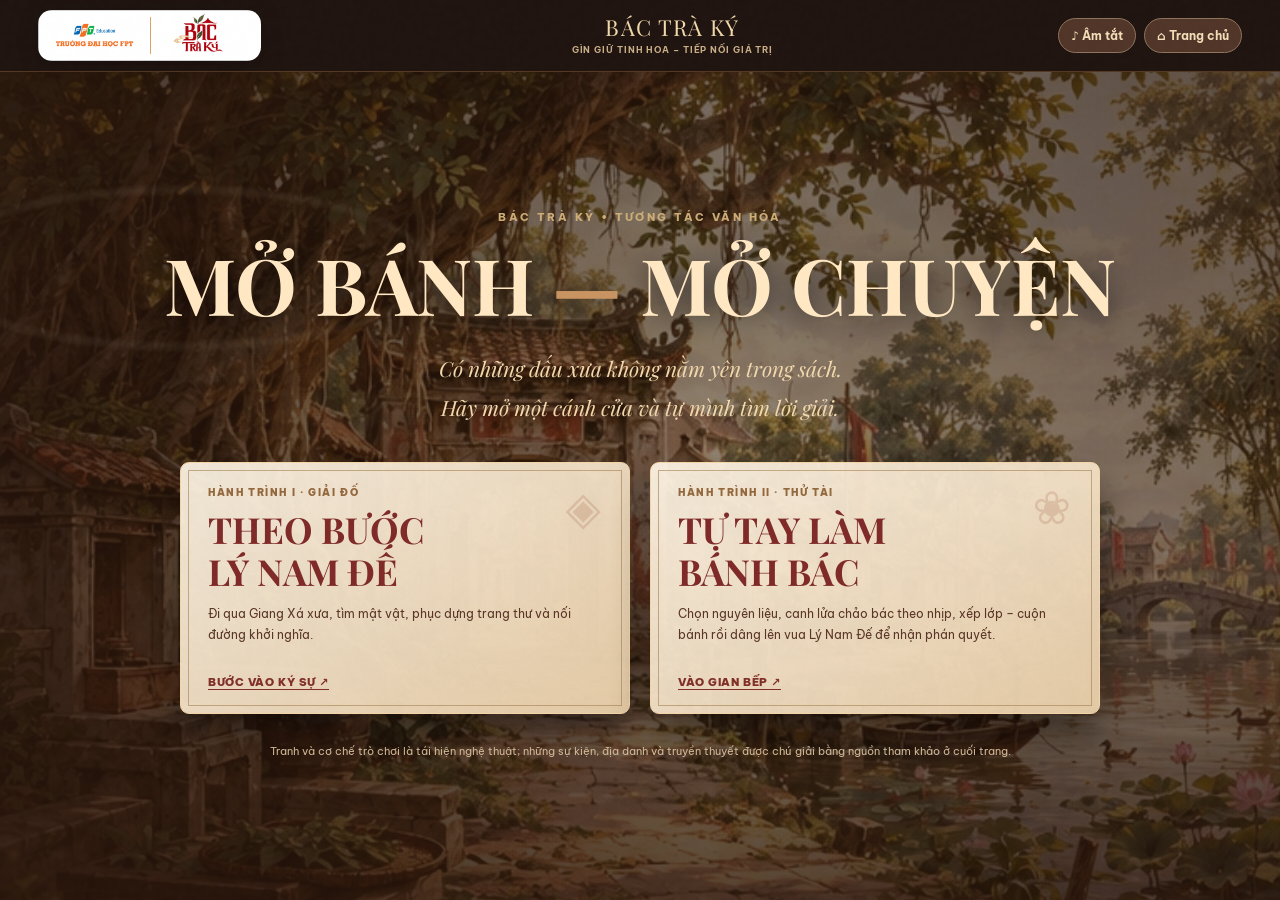
==== commit b9def4c5: "Add files via upload" ====
--- a/index.html
+++ b/index.html
@@ -4,18 +4,21 @@
 <meta charset="utf-8"><meta name="viewport" content="width=device-width, initial-scale=1,viewport-fit=cover">
 <meta name="theme-color" content="#281c19"><meta name="description" content="Mở Bánh – Mở Chuyện: game giải đố lịch sử theo bước Lý Bí tại Giang Xá và trải nghiệm làm Bánh Bác của Bác Trà Ký.">
 <title>Bác Trà Ký | Theo bước Lý Nam Đế & Dâng bánh tiến vua</title>
-<link rel="stylesheet" href="styles.css?v=4.5.1">
+<link rel="stylesheet" href="styles.css?v=4.10.0">
+<link rel="stylesheet" href="cake-market.css?v=4.10.0">
+<link rel="stylesheet" href="march.css?v=4.7.0">
 </head>
 <body>
 <div class="grain" aria-hidden="true"></div>
 <header class="header"><a class="logo-link" href="#home" aria-label="Trang chủ Bác Trà Ký"><img src="assets/official-logo.png" alt="FPT Education và Bác Trà Ký" /></a><div class="header-center"><span class="serif">BÁC TRÀ KÝ</span><small>GÌN GIỮ TINH HOA – TIẾP NỐI GIÁ TRỊ</small></div><div class="header-actions"><button id="audioToggle" class="icon-btn" aria-label="Bật hoặc tắt âm thanh" aria-pressed="false">♪ <span>Âm tắt</span></button><a id="beaconsReturn" class="header-back" href="#" target="_blank" rel="noopener noreferrer" hidden>↗ Beacons</a><a class="header-back" href="#home">⌂ Trang chủ</a></div></header>
 <main>
-<section id="home" class="view active" aria-labelledby="homeTitle"><div class="home-scene"><div class="home-tint"></div><div class="ambient cloud-a"></div><div class="ambient cloud-b"></div><div class="home-content"><span class="eyebrow">BÁC TRÀ KÝ • TƯƠNG TÁC VĂN HÓA</span><h1 id="homeTitle" class="serif">MỞ BÁNH <em>—</em> MỞ CHUYỆN</h1><p class="home-poem serif">Có những dấu xưa không nằm yên trong sách.<br>Hãy mở một cánh cửa và tự mình tìm lời giải.</p><div class="portal-grid"><button class="portal" id="startHistory"><span class="portal-icon">◈</span><span class="portal-no">HÀNH TRÌNH I · GIẢI ĐỐ</span><strong class="serif">THEO BƯỚC<br>LÝ NAM ĐẾ</strong><span>Đi qua Giang Xá xưa, tìm mật vật, phục dựng trang thư và nối đường khởi nghĩa.</span><span class="portal-go">BƯỚC VÀO KÝ SỰ ↗</span></button><button class="portal" id="startCake"><span class="portal-icon">❀</span><span class="portal-no">HÀNH TRÌNH II · THỬ TÀI</span><strong class="serif">TỰ TAY LÀM<br>BÁNH BÁC</strong><span>Kéo hình nguyên liệu vào giỏ, điều khiển lửa, cuộn bánh rồi dâng lên vua Lý Nam Đế để nhận phán quyết.</span><span class="portal-go">VÀO GIAN BẾP ↗</span></button></div><p class="disclaimer-home">Tranh và cơ chế trò chơi là tái hiện nghệ thuật; những sự kiện, địa danh và truyền thuyết được chú giải bằng nguồn tham khảo ở cuối trang.</p></div></div></section>
+<section id="home" class="view active" aria-labelledby="homeTitle"><div class="home-scene"><div class="home-tint"></div><div class="ambient cloud-a"></div><div class="ambient cloud-b"></div><div class="home-content"><span class="eyebrow">BÁC TRÀ KÝ • TƯƠNG TÁC VĂN HÓA</span><h1 id="homeTitle" class="serif">MỞ BÁNH <em>—</em> MỞ CHUYỆN</h1><p class="home-poem serif">Có những dấu xưa không nằm yên trong sách.<br>Hãy mở một cánh cửa và tự mình tìm lời giải.</p><div class="portal-grid"><button class="portal" id="startHistory"><span class="portal-icon">◈</span><span class="portal-no">HÀNH TRÌNH I · GIẢI ĐỐ</span><strong class="serif">THEO BƯỚC<br>LÝ NAM ĐẾ</strong><span>Đi qua Giang Xá xưa, tìm mật vật, phục dựng trang thư và nối đường khởi nghĩa.</span><span class="portal-go">BƯỚC VÀO KÝ SỰ ↗</span></button><button class="portal" id="startCake"><span class="portal-icon">❀</span><span class="portal-no">HÀNH TRÌNH II · THỬ TÀI</span><strong class="serif">TỰ TAY LÀM<br>BÁNH BÁC</strong><span>Chọn nguyên liệu, canh lửa chảo bác theo nhịp, xếp lớp – cuộn bánh rồi dâng lên vua Lý Nam Đế để nhận phán quyết.</span><span class="portal-go">VÀO GIAN BẾP ↗</span></button></div><p class="disclaimer-home">Tranh và cơ chế trò chơi là tái hiện nghệ thuật; những sự kiện, địa danh và truyền thuyết được chú giải bằng nguồn tham khảo ở cuối trang.</p></div></div></section>
 <section id="history" class="view" aria-label="Game theo bước Lý Nam Đế"><div class="game-top"><div><span class="chapter-index" id="chapterIndex">CHƯƠNG 01 / 04</span><h2 class="serif" id="chapterTitle">Bí mật Linh Bảo</h2></div><div class="game-top-actions"><button class="small-btn" id="hintBtn">✧ Gợi ý</button><button class="small-btn" id="openCodex">▤ Sổ tư liệu</button><button class="small-btn" id="historyHome">⌂ Thoát</button></div></div><div class="game-layout"><div class="stage"><div class="art-stage"><img id="sceneArt" src="assets/village.webp" alt="Minh họa cảnh làng cổ" /><div class="art-vignette"></div><div class="stage-light"></div><div class="hotspot-layer" id="hotspotLayer"></div><div class="art-label" id="artLabel">GIANG XÁ • HÌNH MINH HỌA</div></div><div class="dialogue"><div class="avatar"><img src="assets/lybi-face.webp" alt="Minh họa nhân vật Lý Bí" /></div><div class="dialogue-text"><div class="dialogue-name" id="dialogueName">LÝ BÍ · LỜI THOẠI HƯ CẤU</div><p id="dialogueBody">Từng mảnh ký ức của làng đều mang một dấu hiệu. Tìm đủ ba tín vật trước khi mở cửa.</p></div><button class="dialogue-next" id="dialogueNext" title="Đọc tiếp">›</button></div></div><aside class="play-panel"><div class="panel-heading"><span class="label">NHIỆM VỤ HIỆN TẠI</span><h3 class="serif" id="objectiveTitle">Ba dấu tích trong làng</h3><p id="objectiveText">Quan sát tranh, chạm vào vật thể có ánh sáng để thu thập tín vật.</p></div><div class="inventory"><div class="label">TÚI VẬT PHẨM <span id="inventoryCount">0/3</span></div><div id="inventoryItems" class="inventory-items"></div></div><div id="puzzleMount" class="puzzle-mount"></div><div class="foot-controls"><button id="historyRestart" class="line-btn">↻ Chơi lại</button><button id="historySource" class="line-btn">◈ Tư liệu & độ xác thực</button></div></aside></div><div id="historyToast" class="toast" aria-live="polite"></div></section>
-<section id="cake" class="view" aria-label="Game làm Bánh Bác"><div class="game-top cake-top"><div><span class="chapter-index" id="cakeChapter">GIAN BẾP • CHẶNG 1/4</span><h2 class="serif">THỬ TÀI LÀM BÁNH BÁC</h2></div><div class="game-top-actions"><button class="small-btn" id="cakeHintBtn">✧ Mẹo làm bánh</button><button class="small-btn" id="cakeRestart">↻ Làm lại</button><button class="small-btn" id="cakeHome">⌂ Thoát</button></div></div><div class="cake-layout"><div class="cake-workspace"><div class="cake-art"><img src="assets/hands2.webp" alt="Minh họa bàn tay chế biến bột bánh" /><div class="cake-art-layer"><div class="cake-illustration" id="cakeIllustration"><div class="plate"><div class="cake-outer"><div class="cake-white"><div class="cake-inner"></div></div></div></div></div><div class="cake-work-label" id="cakeWorkLabel">MÂM NGUYÊN LIỆU</div></div></div><div class="bake-tutorial" id="cakeNarrative"><span class="story-kicker">LỜI NGƯỜI DẪN CHUYỆN</span><p>Muốn có chiếc Bánh Bác dẻo ngon, trước hết hãy nhớ nguyên liệu truyền thống. Bạn sẽ kéo thả hình nguyên liệu, giữ nhiệt, xếp lớp, cuộn bánh và mang thành phẩm đi dâng vua.</p></div></div><div class="cake-controls"><div class="progress-track" id="cakeProgress"><span class="active"></span><span></span><span></span><span></span><span></span></div><div class="cake-step-title" id="cakeStepTitle">01 • Kéo ảnh nguyên liệu vào giỏ</div><div id="cakePuzzle"></div><p class="cake-feedback" id="cakeFeedback" role="status"></p></div></div></section>
+<section id="cake" class="view" aria-label="Game làm Bánh Bác"><div class="game-top cake-top"><div><span class="chapter-index" id="cakeChapter">GIAN BẾP • CHẶNG 1/5</span><h2 class="serif">THỬ TÀI LÀM BÁNH BÁC</h2></div><div class="game-top-actions"><button class="small-btn" id="cakeHintBtn">✧ Mẹo làm bánh</button><button class="small-btn" id="cakeRestart">↻ Làm lại</button><button class="small-btn" id="cakeHome">⌂ Thoát</button></div></div><div class="cake-layout"><div class="cake-workspace"><div class="cake-art"><img src="assets/hands2.webp" alt="Minh họa bàn tay chế biến bột bánh" /><div class="cake-art-layer"><div class="cake-illustration" id="cakeIllustration"><div class="plate"><div class="cake-outer"><div class="cake-white"><div class="cake-inner"></div></div></div></div></div><div class="cake-work-label" id="cakeWorkLabel">MÂM NGUYÊN LIỆU</div></div></div><div class="bake-tutorial" id="cakeNarrative"><span class="story-kicker">LỜI NGƯỜI DẪN CHUYỆN</span><p>Muốn có chiếc Bánh Bác dẻo ngon, trước hết hãy nhớ nguyên liệu truyền thống. Bạn sẽ chọn nguyên liệu, canh lửa theo nhịp, xếp lớp, cuộn bánh và mang thành phẩm đi dâng vua.</p></div></div><div class="cake-controls"><div class="progress-track" id="cakeProgress"><span class="active"></span><span></span><span></span><span></span><span></span></div><div class="cake-step-title" id="cakeStepTitle">01 • Gian chợ nguyên liệu</div><div id="cakePuzzle"></div><p class="cake-feedback" id="cakeFeedback" role="status"></p></div></div></section>
 <section id="about" class="view content-page" aria-label="Tư liệu tham khảo"><div class="content-shell"><span class="eyebrow">TƯ LIỆU & PHƯƠNG PHÁP</span><h2 class="serif">Lịch sử có nguồn, hư cấu có ranh giới</h2><p>Đây là trò chơi tương tác lấy cảm hứng từ lịch sử Lý Bí/Lý Nam Đế và ký ức văn hóa Giang Xá. Các mật thư, tín vật, cơ chế mở khóa, lời thoại và tranh bối cảnh đều do nhóm sáng tạo phục vụ game; <strong>chúng không phải hiện vật khảo cổ, bản đồ hành quân thật hay lời nói được ghi lại của Lý Nam Đế</strong>.</p><div class="source-grid"><article><strong>Giang Xá – Linh Bảo</strong><p>Giang Xá gắn với những truyền thuyết về tuổi trẻ, sự học và con đường dựng nghiệp của Lý Bí. Chùa Linh Bảo được nhắc trong tư liệu địa phương; chi tiết về thời niên thiếu cần đọc như truyền thống ghi nhớ, không phải tất cả đều được xác thực độc lập.</p><a href="https://thegioidisan.vn/vi/ly-nam-de-trong-doi-song-van-hoa-cua-nguoi-dan-lang-giang-xa-huyen-hoai-duc-ha-noi.html" target="_blank" rel="noopener">Tạp chí Thế giới Di sản (2016) ↗</a></article><article><strong>Khởi nghĩa năm 542</strong><p>Lý Bí lãnh đạo cuộc khởi nghĩa chống nhà Lương vào năm 542; Giang Xá và Lưu Xá được nghiên cứu như những địa điểm gắn với giai đoạn đầu của sự nghiệp.</p><a href="https://thanhuyhanoi.vn/tin-tuc/huyen-hoai-duc/hoi-thao-khoa-hoc-dau-an-cua-ly-nam-de-va-nha-nuoc-van-xuan-tren-dia-ban-huyen-hoai-duc-10037123.html" target="_blank" rel="noopener">Thành ủy Hà Nội (2024) ↗</a></article><article><strong>Vạn Xuân năm 544</strong><p>Năm 544, Lý Bí xưng đế, lấy hiệu Lý Nam Đế, đặt quốc hiệu Vạn Xuân và niên hiệu Thiên Đức. Những tranh vẽ cảnh cung điện, quân doanh chỉ thể hiện không khí tượng trưng.</p><a href="https://baotanglichsuquocgia.vn/vi/Articles/2001/68142/thang-2-544-ly-nam-dje-tuyen-bo-dung-nuoc-djoc-lap-quoc-hieu-van-xuan.html" target="_blank" rel="noopener">Bảo tàng Lịch sử Quốc gia (2014) ↗</a></article><article><strong>Bánh Bác và lời kể dâng vua</strong><p>Thợ bánh Giang Xá kể về liên hệ của Bánh Bác với Lý Nam Đế như truyền thuyết địa phương. Bài báo mô tả công đoạn “bác” bột trên chảo mỡ, cuộn lớp đỏ trước lớp trắng sau và ủ lá chuối.</p><a href="https://www.qdnd.vn/du-lich/cac-van-de/ky-cong-mon-banh-tien-vua-cua-lang-giang-xa-809665" target="_blank" rel="noopener">Báo Quân đội nhân dân (2025) ↗</a></article></div><p class="note">Các quan điểm về nơi sinh của Lý Bí và một số chi tiết cuộc đời còn khác nhau giữa nguồn. Game chỉ khẳng định những mốc lịch sử được nguồn chính thống thống nhất; các chi tiết dân gian được ghi rõ tính chất truyền thuyết.</p><div class="content-actions"><button id="aboutBack" class="big-btn">← Quay lại trải nghiệm</button></div></div></section>
 </main>
 <div id="codexModal" class="modal" aria-hidden="true"><div class="modal-backdrop" data-close></div><div class="scroll" role="dialog" aria-modal="true" aria-labelledby="codexTitle"><div class="scroll-pole pole-left"></div><div class="scroll-paper"><button class="modal-close" data-close aria-label="Đóng">×</button><div class="scroll-topline">SỔ TƯ LIỆU • BÁC TRÀ KÝ</div><h2 id="codexTitle" class="serif">Một mảnh ký ức</h2><div id="codexText"></div><div class="codex-linkline" id="codexLinks"></div></div><div class="scroll-pole pole-right"></div></div></div>
-<script src="game.js?v=4.5.1"></script>
+<script src="game.js?v=4.10.0"></script>
+<script src="march.js?v=4.7.0"></script>
 </body>
 </html>
--- a/styles.css
+++ b/styles.css
@@ -145,3 +145,51 @@
 .ingredient-picture,.layer-picture,.royal-offer{touch-action:none}
 .picture-ghost{pointer-events:none}
 @media(max-width:690px){.header-actions{gap:4px}.header-back{padding:8px 9px}.icon-btn{padding:8px 10px}}
+
+/* --- V4.6 hotspot refinement: blend artifacts into scene --- */
+.hotspot-layer{pointer-events:none}.hotspot-layer .hotspot{pointer-events:auto;position:absolute;transform:translate(-50%,-50%);width:78px;height:78px;background:transparent;border:0;border-radius:18px;padding:0;cursor:pointer;outline:none}.hotspot-layer .hotspot::before{content:'';position:absolute;left:50%;top:50%;width:14px;height:14px;border-radius:50%;transform:translate(-50%,-50%) scale(.5);background:radial-gradient(circle,#ffeab1 0%,rgba(255,220,128,.55) 35%,rgba(255,220,128,0) 72%);opacity:0;transition:opacity .25s ease,transform .28s ease}.hotspot-layer .hotspot.revealed::before,.hotspot-layer .hotspot:hover::before,.hotspot-layer .hotspot:focus-visible::before{opacity:.95;transform:translate(-50%,-50%) scale(3.1)}.artifact-svg{display:inline-flex;align-items:center;justify-content:center}.artifact-svg svg{display:block;width:100%;height:100%}.artifact-full{position:absolute;left:50%;top:50%;width:40px;height:40px;transform:translate(-50%,-50%);opacity:.6;filter:drop-shadow(0 2px 3px rgba(0,0,0,.28));transition:transform .2s ease,opacity .2s ease,filter .2s ease}.artifact-mini{width:26px;height:26px;flex:none}.hotspot:hover .artifact-full,.hotspot:focus-visible .artifact-full,.hotspot.revealed .artifact-full{opacity:.98;filter:drop-shadow(0 0 8px rgba(255,226,164,.78)) drop-shadow(0 2px 4px rgba(0,0,0,.32));transform:translate(-50%,-50%) scale(1.08)}.hotspot-leaf .artifact-full{transform:translate(-50%,-50%) rotate(-18deg)}.hotspot-leaf:hover .artifact-full,.hotspot-leaf:focus-visible .artifact-full,.hotspot-leaf.revealed .artifact-full{transform:translate(-50%,-50%) rotate(-18deg) scale(1.08)}.hotspot-bell .artifact-full{transform:translate(-50%,-50%) translateY(-1px)}.hotspot-letter .artifact-full{transform:translate(-50%,-50%) rotate(-10deg)}.hotspot-letter:hover .artifact-full,.hotspot-letter:focus-visible .artifact-full,.hotspot-letter.revealed .artifact-full{transform:translate(-50%,-50%) rotate(-10deg) scale(1.08)}.inventory-items{display:grid;grid-template-columns:repeat(3,minmax(0,1fr));gap:10px;align-items:start}.item-slot{width:auto;min-height:84px;padding:10px 6px;display:flex;flex-direction:column;align-items:center;justify-content:center;gap:8px;font-size:22px}.item-slot .slot-name{display:block;text-align:center;font-size:10px;line-height:1.35;color:#8f6c48;max-width:76px}.item-slot.got .slot-name{color:#6b3728;font-weight:700}.rune-buttons{display:grid;grid-template-columns:repeat(3,minmax(0,1fr));gap:10px;margin-bottom:13px}.rune-btn{width:auto;min-height:80px;padding:8px 6px;display:flex;flex-direction:column;align-items:center;justify-content:center;gap:7px;font-size:13px;font-weight:700}.artifact-choice span:last-child{font-size:11px;line-height:1.25;color:#7e4a31;text-align:center}.rune-btn:disabled .artifact-mini{opacity:.5;filter:grayscale(.2)}@media(max-width:690px){.hotspot-layer .hotspot{width:66px;height:66px}.artifact-full{width:33px;height:33px}.item-slot{min-height:78px}.rune-btn{min-height:76px}}
+
+/* V4.8 hidden-object round: objects are embedded into the artwork, hotspots nearly invisible */
+.sr-only{position:absolute!important;width:1px;height:1px;padding:0;margin:-1px;overflow:hidden;clip:rect(0,0,0,0);white-space:nowrap;border:0}
+.hotspot.hidden-object{background:transparent!important;border:0!important;border-radius:16px;box-shadow:none!important;opacity:1}
+.hotspot.hidden-object::before{content:'';position:absolute;inset:18%;border-radius:999px;background:radial-gradient(circle,rgba(255,236,176,.45) 0%,rgba(255,219,124,.18) 38%,rgba(255,219,124,0) 72%);opacity:0;transform:scale(.55);transition:opacity .25s ease,transform .25s ease}
+.hotspot.hidden-object::after{content:'';position:absolute;inset:10%;border-radius:18px;border:1.5px solid rgba(255,228,165,.0);box-shadow:0 0 0 0 rgba(255,228,165,0);transition:border-color .25s ease,box-shadow .25s ease,transform .25s ease;transform:scale(.92)}
+.hotspot.hidden-object:hover::before,.hotspot.hidden-object:focus-visible::before,.hotspot.hidden-object.revealed::before{opacity:1;transform:scale(1.05)}
+.hotspot.hidden-object:hover::after,.hotspot.hidden-object:focus-visible::after,.hotspot.hidden-object.revealed::after{border-color:rgba(255,232,177,.55);box-shadow:0 0 22px rgba(255,223,141,.38), inset 0 0 16px rgba(255,233,175,.14);transform:scale(1)}
+.find-clues{display:grid;gap:10px;margin:14px 0 12px}
+.find-clue{display:grid;grid-template-columns:34px 1fr;gap:10px;align-items:flex-start;padding:10px 11px;border:1px solid #ceb089;border-radius:9px;background:rgba(255,249,238,.68)}
+.find-clue strong{display:block;color:#7d3a2c;font-size:12px;margin-bottom:3px}
+.find-clue small{display:block;color:#856853;font-size:10px;line-height:1.45}
+.find-clue.done{background:#fffaf0;border-color:#b99366;box-shadow:0 4px 14px #00000010}
+.find-clue.done strong{color:#6a2b20}
+.find-clue .clue-icon{display:flex;align-items:center;justify-content:center;width:34px;height:34px;border-radius:10px;background:#f4ead6;border:1px solid #d2b286}
+@media(max-width:690px){.find-clue{grid-template-columns:30px 1fr;padding:8px 9px}.find-clue .clue-icon{width:30px;height:30px}}
+
+/* V4.9 peak update – rhythm fire stage for Banh Bac */
+.timing-fire-wrap{margin:16px 0 12px;padding:18px;border:1px solid #cfb388;border-radius:18px;background:linear-gradient(180deg,#fffaf2,#f3e5d0);box-shadow:0 14px 26px rgba(80,39,18,.08)}
+.timing-fire-head{display:flex;justify-content:space-between;gap:12px;align-items:center;font-size:13px;color:#7d3a2c;margin-bottom:12px;font-weight:700;letter-spacing:.04em;text-transform:uppercase}
+.timing-fire-track{position:relative;height:84px;border-radius:999px;background:linear-gradient(90deg,#7b3d22 0%,#c7662c 25%,#efb84b 50%,#c7662c 75%,#7b3d22 100%);overflow:hidden;border:2px solid #a56f3f;box-shadow:inset 0 0 24px rgba(255,255,255,.25), inset 0 -10px 18px rgba(80,32,8,.22)}
+.timing-fire-track::before{content:'';position:absolute;inset:0;background:repeating-linear-gradient(115deg,rgba(255,255,255,.05) 0 18px,rgba(255,255,255,0) 18px 34px)}
+.timing-good-zone{position:absolute;left:46%;width:16%;top:10px;bottom:10px;border-radius:999px;background:linear-gradient(180deg,rgba(166,214,131,.82),rgba(92,149,67,.88));box-shadow:0 0 0 3px rgba(255,251,220,.5),0 0 22px rgba(135,191,101,.4)}
+.timing-fire-glow{position:absolute;inset:0;background:radial-gradient(circle at center,rgba(255,253,235,.22),rgba(255,253,235,0) 60%);pointer-events:none}
+.timing-fire-cursor{position:absolute;top:50%;transform:translate(-50%,-50%);width:44px;height:44px;border-radius:50%;background:radial-gradient(circle at 35% 35%,#fff7d9,#ffd16d 40%,#bd6026 78%,#6e2f15 100%);border:3px solid rgba(255,246,221,.75);box-shadow:0 6px 24px rgba(130,52,12,.42)}
+.timing-fire-cursor::after{content:'✦';position:absolute;inset:0;display:grid;place-items:center;font-size:18px;color:#7a2d1d}
+.timing-fire-scale{display:flex;justify-content:space-between;color:#8b6a53;font-size:11px;margin-top:8px}
+.timing-meter-row{display:grid;grid-template-columns:1fr 1fr;gap:12px;margin:14px 0}
+.timing-score{padding:12px 13px;border-radius:14px;background:#fffdf7;border:1px solid #d4bb93}
+.timing-score.bad{background:#fff8f2}
+.timing-score>div:first-child{display:flex;justify-content:space-between;align-items:center;margin-bottom:8px;color:#7d3a2c}
+.skill-progress.bad{background:#f2ddd1}
+.skill-progress.bad span{background:linear-gradient(90deg,#b55e46,#d8946b)}
+.timing-actions{display:flex;gap:10px;flex-wrap:wrap;align-items:center}
+.strike-btn{min-width:220px;position:relative;overflow:hidden}
+.strike-btn.good-hit{animation:btnPopGood .22s ease}
+.strike-btn.bad-hit{animation:btnShake .24s ease}
+@keyframes btnPopGood{0%{transform:scale(1)}50%{transform:scale(1.04)}100%{transform:scale(1)}}
+@keyframes btnShake{0%,100%{transform:translateX(0)}25%{transform:translateX(-4px)}50%{transform:translateX(4px)}75%{transform:translateX(-3px)}}
+.cake-feedback[data-kind="ok"]{color:#295c2e}.cake-feedback[data-kind="warn"]{color:#8b3a2c}.cake-feedback[data-kind="hint"]{color:#7a5d2b}
+.drop-basket{position:relative}
+.drop-basket::after{content:'';position:absolute;inset:10px;border-radius:18px;border:1px dashed rgba(141,82,47,.18);pointer-events:none}
+.ingredient-picture,.layer-picture{transition:transform .18s ease, box-shadow .18s ease}
+.ingredient-picture:hover,.layer-picture:hover{transform:translateY(-2px);box-shadow:0 10px 18px rgba(88,42,18,.1)}
+@media(max-width:780px){.timing-meter-row{grid-template-columns:1fr}.strike-btn{min-width:unset;width:100%}.timing-actions .ghost-btn{width:100%}}
--- a/cake-market.css
+++ b/cake-market.css
@@ -0,0 +1,127 @@
+/* BÁC TRÀ KÝ – GIAN CHỢ NGUYÊN LIỆU / GAME SCENE 1
+   A full-width illustrated tabletop with a real drag target and responsive offering tray.
+   Intentionally isolated from the old 6-slot basket CSS. */
+#cake .cake-layout.market-active{display:block;width:min(100%,1580px);margin:0 auto}
+#cake .cake-layout.market-active .cake-workspace{display:none!important}
+#cake .cake-layout.market-active .cake-controls{width:100%;padding:clamp(14px,2.4vw,32px);min-width:0;background:linear-gradient(155deg,#fef6e9,#f2dec0);border:1px solid #c7a679;box-shadow:0 30px 70px #1c0b0840;overflow:visible}
+#cake .cake-layout.market-active .cake-step-title{font:700 clamp(17px,2vw,23px) 'Playfair Display',Georgia,serif;color:#793126;margin:10px 0 18px;text-align:center}
+#cake .cake-layout.market-active .progress-track{max-width:480px;margin:6px auto 8px}
+#cake .cake-layout.market-active #cakeFeedback{min-height:25px;margin:12px 0 0;text-align:center;font-weight:700}
+.market-head{display:flex;align-items:center;justify-content:space-between;gap:20px;margin:0 auto 18px;max-width:1430px}
+.market-overline{display:block;font-size:11px;letter-spacing:.2em;color:#996b3f;font-weight:800;margin:0 0 6px}
+.market-head h3{font-size:clamp(23px,3.4vw,39px);line-height:1.08;color:#7c3028;margin:0 0 7px}
+.market-head p{font-size:13px;color:#725440;margin:0;line-height:1.7;max-width:66ch}
+.market-ink-counter{flex:none;display:flex;align-items:center;flex-direction:column;padding:10px 20px;border-radius:15px;background:linear-gradient(145deg,#fff5df,#e8c89a);border:1px solid #c99c61;min-width:98px;box-shadow:inset 0 2px 4px #ffffff6e,0 8px 14px #6031121a}
+.market-ink-counter strong{font:700 35px Georgia,serif;color:#7c3028;line-height:1}
+.market-ink-counter strong span{font-size:20px;color:#b37d4b}
+.market-ink-counter small{letter-spacing:.18em;color:#956940;font-size:10px;font-weight:800;margin-top:5px}
+.market-scene{position:relative;isolation:isolate;width:100%;height:clamp(580px,46vw,750px);overflow:hidden;border-radius:28px;border:11px solid #563522;box-shadow:0 22px 38px #21100a5e,inset 0 0 0 3px #bb8150;background:
+ radial-gradient(ellipse at 50% 43%,#976b43b0 0%,#69452600 65%),
+ repeating-linear-gradient(0deg,#5d3828 0px,#67402e 4px,#73472d 8px,#654029 11px,#563222 16px,#623c28 33px,#6c442f 37px),
+ #563522}
+.market-scene::before{content:'';position:absolute;inset:0;z-index:0;background:radial-gradient(ellipse at center,#e5bc8652,transparent 68%),linear-gradient(0deg,#1209058a,transparent 19%,transparent 83%,#170a0580);pointer-events:none}
+.market-scene::after{content:'';position:absolute;inset:12px;border:1px solid #dbac6d77;border-radius:19px;box-shadow:inset 0 0 0 2px #3c1e1780;z-index:6;pointer-events:none}
+.market-scene-rim{position:absolute;inset:21px;border:1px solid #e5b36a42;border-radius:17px;z-index:0;pointer-events:none}
+.market-cloth{position:absolute;left:18%;right:18%;top:26%;bottom:25%;z-index:0;transform:rotate(-2deg);border-radius:33% 28% 35% 31%;background:
+ repeating-linear-gradient(27deg,#edd4a018 0px,#b1875426 5px,#dfb87f18 11px),
+ linear-gradient(150deg,#d9b787d0,#f0d8a4ca 55%,#bd9465c4);border:4px double #70412552;box-shadow:0 16px 45px #1707057d,inset 0 0 40px #a47b5560;pointer-events:none}
+.market-inscription{position:absolute;top:47%;writing-mode:vertical-rl;font:700 12px Georgia,serif;letter-spacing:.29em;color:#e3b87580;z-index:1;pointer-events:none}
+.market-inscription-left{left:4%}.market-inscription-right{right:4%}
+.market-props{position:absolute;inset:0;z-index:4;pointer-events:none}
+.market-prop{position:absolute;left:var(--x);top:var(--y);transform:translate(-50%,-50%) rotate(var(--rot));width:clamp(74px,10.2vw,148px);padding:0;border:0;background:none!important;color:#e6c89c;display:flex;flex-direction:column;align-items:center;justify-content:center;gap:3px;pointer-events:auto;cursor:grab;touch-action:none;user-select:none;transition:filter .22s ease,opacity .22s ease}
+.market-prop-picture{display:block;width:100%;height:clamp(60px,8.8vw,127px);filter:drop-shadow(0 10px 7px #1b0d0799);transition:transform .22s ease,filter .22s ease;will-change:transform}
+.market-prop-picture img{width:100%;height:100%;object-fit:contain;pointer-events:none;user-select:none}
+.market-prop-tag{padding:3px 7px;max-width:100%;text-align:center;white-space:nowrap;overflow:hidden;text-overflow:ellipsis;font-size:clamp(9px,.92vw,12px);font-weight:750;line-height:1.3;color:#f8e0b8;background:#2b1712a6;border:1px solid #d2a06349;border-radius:7px;text-shadow:0 1px 3px #000;box-shadow:0 4px 11px #120a086b}
+.market-prop:hover .market-prop-picture,.market-prop:focus-visible .market-prop-picture{transform:translateY(-8px) scale(1.07);filter:drop-shadow(0 12px 12px #120705bc) drop-shadow(0 0 9px #ffcf7955)}
+.market-prop:active{cursor:grabbing}
+.market-prop-picked{opacity:.12;pointer-events:none!important;filter:grayscale(1)}
+.market-prop-picked .market-prop-tag{opacity:0}
+.market-tray{position:absolute;left:50%;top:50%;transform:translate(-50%,-50%);width:min(46%,550px);height:clamp(220px,36%,300px);border-radius:49% 51% 46% 54% / 48% 48% 52% 52%;border:13px ridge #c29552;z-index:2;background:
+ repeating-linear-gradient(91deg,#d6aa694b 0px,#f5db9d30 3px,#a6783430 5px,#ebc57d39 8px),
+ repeating-linear-gradient(0deg,#b38342d0 0px,#eac68acd 4px,#ad763bd0 7px,#e6c487d0 11px),
+ #ca995b;box-shadow:0 25px 37px #1108049c,0 0 0 4px #693b1fac,inset 0 12px 24px #fff8db88,inset 0 -15px 32px #6634166e;transition:box-shadow .2s ease,filter .2s ease}
+.market-tray::before{content:'';position:absolute;inset:7px;border:2px solid #fff3c376;border-radius:inherit;box-shadow:inset 0 0 0 5px #89542632;pointer-events:none}
+.market-tray.is-over{box-shadow:0 23px 40px #1007029e,0 0 0 8px #fee0a384,0 0 35px #ffe5a76d,inset 0 12px 24px #fff8db88}
+.market-ready .market-tray{box-shadow:0 25px 37px #1108049c,0 0 0 5px #f2c87c90,inset 0 12px 24px #fff8db88}
+.market-tray-heading{position:relative;z-index:1;display:flex;align-items:center;justify-content:center;gap:12px;padding-top:12px;font-weight:850;letter-spacing:.11em;color:#6e3d1e;text-shadow:0 1px 1px #ffedc6}
+.market-tray-heading small{font-size:10px;letter-spacing:.02em;font-weight:700;color:#8b5b35;text-transform:none}
+.market-tray-slots{position:relative;z-index:2;display:grid;grid-template-columns:repeat(3,minmax(0,1fr));gap:5px 8px;width:80%;height:calc(100% - 49px);margin:0 auto 0;align-content:center;justify-content:center}
+.market-offering{border:1px solid #a9764099;background:radial-gradient(circle,#c28d4e8a 0%,#b682425d 42%,#77502435 70%);border-radius:50%;position:relative;min-width:0;min-height:0;height:100%;max-height:95px;aspect-ratio:1.32/1;margin:auto;display:flex;flex-direction:column;align-items:center;justify-content:center;color:#5e321c;overflow:visible;transition:transform .15s ease,background .2s ease}
+.market-offering:disabled{cursor:default}
+.market-offering.filled{background:radial-gradient(circle,#ffe8afbb 0%,#d8aa66aa 70%);cursor:pointer;animation:marketPop .25s cubic-bezier(.15,.9,.4,1.15)}
+.market-offering.filled:hover{transform:translateY(-3px)}
+.market-offering img{width:min(92%,110px);height:min(65%,70px);object-fit:contain;filter:drop-shadow(0 4px 4px #4a280d5c);pointer-events:none;display:block}
+.market-offering span:not(.market-offering-empty){font-size:clamp(8px,.76vw,10px);font-weight:850;white-space:nowrap;line-height:1.2;color:#704229;text-shadow:0 1px #f7dfb5}
+.market-offering b{position:absolute;top:-4px;right:0;width:21px;height:21px;display:grid;place-items:center;border-radius:50%;background:#7b3228;color:#fff7e6;font:800 12px system-ui;box-shadow:0 3px 8px #51241858}
+.market-offering-empty{font:700 22px Georgia,serif;color:#ffe3a36e}
+.market-offering small{position:absolute;bottom:5px;font-size:9px;color:#8d6036;letter-spacing:.05em}
+@keyframes marketPop{0%{transform:scale(.55);opacity:.4}75%{transform:scale(1.11);opacity:1}100%{transform:scale(1);opacity:1}}
+.market-stage-caption{position:absolute;left:50%;bottom:1.9%;transform:translateX(-50%);white-space:nowrap;text-align:center;max-width:96%;padding:8px 15px;color:#fff0c8aa;font-size:10px;font-weight:800;letter-spacing:.13em;text-shadow:0 2px 4px #21100b;pointer-events:none}
+.market-bottom{display:grid;grid-template-columns:minmax(0,1fr) auto;gap:20px;align-items:center;margin:18px auto 6px;max-width:1450px}
+.market-hint-copy{padding:13px 18px;border-left:4px solid #a86f42;background:#fffaef;border-radius:0 13px 13px 0;box-shadow:0 5px 16px #64351614}
+.market-hint-copy>span{display:block;font-size:10px;font-weight:850;letter-spacing:.16em;color:#91653b;margin-bottom:5px}
+.market-hint-copy p{font:italic clamp(13px,1.05vw,16px)/1.5 Georgia,serif;color:#77543b;margin:0}
+.market-action-panel{display:flex;gap:10px;align-items:center;justify-content:flex-end;flex-wrap:wrap}
+.market-clear{padding:14px 16px;border-radius:13px;border:1px solid #be9662;background:#fff7e8;font-weight:800;color:#83482e;white-space:nowrap}
+.market-continue{min-width:240px;padding:15px 19px;border-radius:13px;display:inline-flex;gap:18px;align-items:center;justify-content:center}
+.market-continue span{font-size:21px;line-height:.65}
+.market-continue:disabled{background:#c4aa86;box-shadow:none;opacity:.65;cursor:default}
+.market-continue:not(:disabled){animation:marketGlow 1.7s ease-in-out infinite}
+@keyframes marketGlow{50%{box-shadow:0 0 0 5px #b88b4e30,0 8px 28px #a63d2440}}
+/* accessible floating ghost follows pointer, but isn't involved in layout */
+.picture-ghost{z-index:9999;pointer-events:none}
+.picture-ghost img{filter:drop-shadow(0 10px 9px #1809009f)}
+@media(max-width:1040px){
+ .market-scene{height:clamp(560px,75vw,690px)}
+ .market-tray{width:min(56%,490px);height:35%}
+ .market-prop{width:clamp(68px,12vw,122px)}
+ .market-prop-picture{height:clamp(55px,11vw,110px)}
+ .market-stage-caption{font-size:9px;letter-spacing:.08em}
+}
+@media(max-width:650px){
+ #cake .cake-layout.market-active .cake-controls{padding:12px 9px 16px}
+ .market-head{gap:10px;align-items:flex-start;padding:0 3px}
+ .market-head h3{font-size:23px}
+ .market-head p{font-size:11px;line-height:1.5}
+ .market-overline{font-size:9px}
+ .market-ink-counter{min-width:59px;padding:8px 6px;border-radius:12px}
+ .market-ink-counter strong{font-size:25px}.market-ink-counter strong span{font-size:14px}
+ .market-ink-counter small{font-size:8px}
+ .market-scene{height:570px;border-width:7px;border-radius:20px}
+ .market-cloth{left:5%;right:5%;top:25%;bottom:22%}
+ .market-inscription{display:none}
+ .market-prop{width:clamp(55px,17vw,86px);gap:1px}
+ .market-prop-picture{height:clamp(49px,15.5vw,80px)}
+ .market-prop-tag{font-size:9px;padding:2px 4px}
+ .market-tray{width:82%;height:234px;border-width:9px}
+ .market-tray-heading{padding-top:9px;font-size:11px;gap:8px}
+ .market-tray-heading small{font-size:9px}
+ .market-tray-slots{width:85%;height:calc(100% - 34px);gap:4px 5px}
+ .market-offering{max-height:80px}
+ .market-offering img{width:93%;height:59%}
+ .market-offering span:not(.market-offering-empty){font-size:8px}
+ .market-offering b{right:-3px;top:-3px;width:18px;height:18px}
+ .market-stage-caption{white-space:normal;font-size:8px;line-height:1.35;width:92%;bottom:1.3%;padding:4px}
+ .market-bottom{grid-template-columns:1fr;gap:12px}
+ .market-action-panel{display:grid;grid-template-columns:1fr 1.4fr}
+ .market-clear,.market-continue{min-width:0;width:100%;padding:13px 8px;font-size:11px}
+ .market-hint-copy{padding:10px 12px}
+ .market-hint-copy p{font-size:13px}
+}
+@media(max-width:360px){
+ .market-tray{width:85%;height:210px}.market-scene{height:538px}
+ .market-prop{width:52px}.market-prop-picture{height:49px}
+ .market-prop-tag{font-size:8px}.market-tray-slots{gap:2px}
+}
+@media(prefers-reduced-motion:reduce){.market-prop,.market-continue,.market-offering{animation:none!important;transition:none!important}}
+/* V4.10 final tray sizing + anti-selection refinements */
+.market-scene,.market-scene *{-webkit-user-select:none;user-select:none}
+.market-tray-slots{grid-template-rows:repeat(2,minmax(0,1fr));align-items:center}
+.market-offering{width:100%;height:100%;max-height:92px}
+.market-offering img{width:100%;height:72%;max-height:74px}
+.market-offering .market-offering-empty{font-size:25px}
+.market-stage-caption{display:none}
+.market-tray{isolation:isolate}
+.market-drop-ring{position:absolute;inset:10%;border:3px solid #fff0a6;border-radius:inherit;pointer-events:none;animation:dropRing .55s ease-out both;z-index:6}
+@keyframes dropRing{from{opacity:.95;transform:scale(.82)}to{opacity:0;transform:scale(1.15)}}
+@media(max-width:650px){.market-offering{max-height:80px}.market-offering img{height:73%;max-height:61px}}
--- a/march.css
+++ b/march.css
@@ -0,0 +1,94 @@
+/* BÁC TRÀ KÝ · Mở đường hành quân (V4.7). Scoped to .march-game; keeps V4.6 background untouched. */
+.march-game{font-family:inherit;color:#67432e;isolation:isolate}
+.march-heading{margin:0 0 17px}
+.march-eyebrow{display:block;color:#a16e3a;font-size:10px;font-weight:900;letter-spacing:.18em;margin-bottom:8px}
+.march-heading h4{font-size:clamp(21px,2.2vw,29px)!important;line-height:1.15;margin:0 0 8px!important;color:#7e3029!important}
+.march-heading p{font-size:12px;line-height:1.8;margin:0;color:#79604a}
+.march-hud{display:grid;grid-template-columns:1.25fr .65fr .7fr;gap:8px;margin-bottom:12px}
+.march-stat{padding:12px 10px;background:linear-gradient(160deg,#fffaf0,#eddbbd);border:1px solid #c69d70;border-radius:9px;box-shadow:0 4px 14px #79502d12;min-width:0}
+.march-stat small{display:block;white-space:nowrap;color:#8f6646;font-size:9px;font-weight:850;letter-spacing:.09em;margin-bottom:6px}
+.march-stat strong{display:block;color:#763728;font-size:clamp(12px,1.1vw,15px);line-height:1.3}
+.march-modes{display:flex;flex-wrap:wrap;align-items:center;gap:6px;margin:13px 0}
+.march-modes>span,.march-lives>span{font-size:10px;font-weight:850;letter-spacing:.12em;color:#8c623a;margin-right:auto}
+.march-mode{font:700 11px inherit;border:1px solid #c49b6b;background:#fff8e9;border-radius:999px;color:#82523b;padding:7px 11px;cursor:pointer;transition:.2s}
+.march-mode.active{color:#ffefd6;background:#81352a;border-color:#81352a;box-shadow:0 4px 11px #62352433}
+.march-mode:disabled{opacity:.6;cursor:not-allowed}
+.march-lives{display:flex;align-items:center;gap:9px;margin:5px 0 16px;padding:8px 0;border-top:1px solid #d9b98a;border-bottom:1px solid #d9b98a}
+.march-lives #marchLifeIcons{display:flex;gap:4px;align-items:center}
+.march-shield{display:inline-grid;place-items:center;font-size:18px;color:#a34337;filter:drop-shadow(0 2px 2px #a9634633);transition:filter .2s,opacity .2s}
+.march-shield.lost{color:#ac9b83;opacity:.42;filter:grayscale(1)}
+.march-lives small{font-size:10px;color:#94724c;min-width:80px;text-align:right}
+.march-board-frame{position:relative;padding:11px;border-radius:14px;border:2px solid #8f5d3b;background:repeating-linear-gradient(93deg,#6e422b 0,#8e5c39 9px,#805030 23px,#73452b 30px);box-shadow:inset 0 0 0 3px #b88b58,0 12px 30px #4a301c33;transition:box-shadow .24s}
+.march-board-frame::before{content:'';position:absolute;inset:5px;border:1px solid #d9b17c85;pointer-events:none;z-index:4;border-radius:10px}
+.march-board-top,.march-board-bottom{background:linear-gradient(180deg,#e9d2a7,#d4b486);padding:8px 10px;display:flex;justify-content:space-between;align-items:center;gap:6px;color:#7b4c2e;font-weight:800;letter-spacing:.12em;font-size:10px;text-align:center;border-left:2px solid #9f7043;border-right:2px solid #9f7043}
+.march-board-top{border-radius:6px 6px 0 0;border-top:2px solid #ae7a4c}
+.march-board-bottom{border-radius:0 0 6px 6px;border-bottom:2px solid #ae7a4c;font-size:8px;letter-spacing:.06em}
+.march-board-symbol,.march-compass{font-size:20px;color:#a76435}
+.march-board-area{display:flex;align-items:center;justify-content:center;gap:5px;padding:12px 2px;background:
+ radial-gradient(ellipse at 30% 17%,#c69c64aa,transparent 30%),repeating-linear-gradient(45deg,#e5c99a 0,#ecd6ae 4px,#e6cda0 9px);border:2px solid #a47446;position:relative}
+.march-marker{display:flex;flex-direction:column;align-items:center;gap:5px;flex:none;width:34px;overflow:visible;color:#743c2b;position:relative;z-index:5}
+.march-marker svg{display:block;width:26px;height:32px;filter:drop-shadow(0 2px 3px #57352044)}
+.march-marker span{font-size:8px;font-weight:900;letter-spacing:.09em;text-align:center;writing-mode:vertical-rl;transform:rotate(180deg);max-height:70px}
+.march-marker-goal span{transform:none}
+.march-tiles{display:grid;grid-template-columns:repeat(3,minmax(0,1fr));grid-template-rows:repeat(3,minmax(0,1fr));gap:2px;position:relative;width:100%;aspect-ratio:1/1;background:#9c6b45;border:3px ridge #b68e61;box-shadow:inset 0 5px 15px #794b2966,0 8px 16px #75431f33;min-width:0;max-width:520px;margin:0}
+.march-tile{display:block;position:relative;min-width:0;min-height:0;overflow:hidden;border:1px solid #a88150;outline-offset:-5px;border-radius:1px;cursor:pointer;padding:0;background:
+ radial-gradient(circle at 15% 20%,#f4e2bb 0%,transparent 43%),
+ radial-gradient(circle at 90% 70%,#b6854f40 0%,transparent 45%),
+ repeating-linear-gradient(25deg,#e6cca0 0,#e8cea4 5px,#dfbf8e 12px,#dfbf8e 17px);transition:filter .2s,box-shadow .2s}
+.march-tile::before{content:'';position:absolute;inset:0;pointer-events:none;opacity:.17;background-image:url("data:image/svg+xml,%3Csvg viewBox='0 0 130 130' xmlns='http://www.w3.org/2000/svg'%3E%3Cfilter id='n'%3E%3CfeTurbulence type='fractalNoise' baseFrequency='.55' numOctaves='2' stitchTiles='stitch'/%3E%3C/filter%3E%3Crect width='100%25' height='100%25' filter='url(%23n)' opacity='.2'/%3E%3C/svg%3E");mix-blend-mode:multiply}
+.march-tile:hover:not(:disabled){filter:brightness(1.085);z-index:2;box-shadow:inset 0 0 0 2px #f5dcab,0 0 12px #fbdfa8a8}
+.march-tile:focus-visible{outline:3px solid #7f4634;z-index:5}
+.march-tile.locked{cursor:default;filter:saturate(.9)}
+.march-tile.trodden::after{content:'';position:absolute;inset:3px;pointer-events:none;border:2px solid #6b8b5e80;box-shadow:inset 0 0 14px #b4d8a655}
+.march-tile .march-tile-ink{position:absolute;inset:0;transition:transform .24s cubic-bezier(.2,.7,.2,1);display:block}
+.march-road-svg{display:block;width:100%;height:100%;overflow:visible}
+.march-road-svg .map-etch{fill:none;stroke:#937044;stroke-width:1.5;opacity:.23;stroke-dasharray:2 5}
+.march-road-svg .map-stain{fill:#a1744712;stroke:#a1744727;stroke-width:1}
+.march-road-svg .road-under{stroke:#785239;stroke-width:30;stroke-linecap:butt;fill:none;opacity:.88}
+.march-road-svg .road-main{stroke:#bb965f;stroke-width:21;stroke-linecap:butt;fill:none}
+.march-road-svg .road-rut{stroke:#e9d2a6;stroke-width:1.9;stroke-linecap:round;stroke-dasharray:3 10;fill:none;opacity:.86}
+.march-road-svg .road-hub{fill:#d1ad76;stroke:#966c42;stroke-width:2}
+.march-cell-no{position:absolute;top:5px;left:5px;color:#906b42;font:700 10px Georgia,serif;z-index:2;opacity:.72}
+.march-tile-burn{position:absolute;inset:0;pointer-events:none;background:radial-gradient(ellipse at 50% 50%,transparent 32%,#94623f27 90%);mix-blend-mode:multiply}
+.march-unit{position:absolute;left:-6.5%;top:16.666%;width:28%;max-width:116px;height:auto;aspect-ratio:1.25;z-index:10;pointer-events:none;transform:translate(-50%,-50%);opacity:0;transition:left .7s cubic-bezier(.23,.68,.21,1),top .7s cubic-bezier(.23,.68,.21,1),opacity .2s}
+.march-unit.visible{opacity:1}
+.march-unit .march-army-svg{display:block;width:100%;height:100%;filter:drop-shadow(0 5px 3px #3a251d88)}
+.march-unit .march-banner{transform-origin:61px 5px;animation:marchBanner 1.25s ease-in-out infinite alternate}
+.march-unit.marching .troop-leader,.march-unit.marching .troop-rear{animation:marchStep .37s ease-in-out infinite alternate}
+.march-unit.marching .troop-rear{animation-delay:.18s}
+@keyframes marchBanner{to{transform:skewY(3deg) scaleX(.96)}}
+@keyframes marchStep{to{transform:translateY(-4px)}}
+.march-dust{position:absolute;width:16px;height:16px;border-radius:50%;transform:translate(-50%,-10%);pointer-events:none;z-index:9;box-shadow:0 0 9px #b9966c,10px 1px 9px #b9966c,-10px 2px 7px #b9966c;animation:marchDust .7s ease-out forwards}
+@keyframes marchDust{from{opacity:.7;transform:translate(-50%,-10%) scale(.6)}to{opacity:0;transform:translate(-50%,-150%) scale(1.6)}}
+.march-message{margin-top:12px;padding:12px;display:flex;align-items:flex-start;gap:11px;border:1px solid #c69f73;border-radius:8px;background:linear-gradient(100deg,#f4e6ca,#f9edda);color:#78543a;font-size:11px;line-height:1.6}
+.march-message-icon{color:#94572b;font-size:18px;line-height:1}
+.march-message[data-kind="warn"]{background:#f9dfc3;border-color:#b76c4c;color:#943d2e}
+.march-message[data-kind="fail"]{background:#f2d6c4;border-color:#9d4239;color:#823326}
+.march-message[data-kind="win"]{background:#e9efd8;border-color:#79905c;color:#46613a}
+.march-message[data-kind="hint"]{background:#f1e6d0}
+.march-actions{display:flex;gap:8px;flex-wrap:wrap;margin:12px 0 0}
+.march-actions .action-btn,.march-actions .ghost-btn{font-size:11px;line-height:1.35;cursor:pointer}
+.march-actions .march-launch{flex:1 1 155px;padding:13px}
+.march-actions .ghost-btn{padding:12px 9px}
+.march-actions .march-launch:disabled{opacity:.55;cursor:not-allowed}
+.march-help{color:#866a4c;font-size:11px;line-height:1.7;margin-top:12px;padding-top:10px;border-top:1px dashed #c7a073}
+.march-help strong{display:inline-block;color:#873e2d;letter-spacing:.08em;margin-right:7px}
+.march-board-frame.march-danger{animation:marchDangerPulse .62s infinite alternate}
+@keyframes marchDangerPulse{to{box-shadow:inset 0 0 0 3px #b88b58,0 0 0 4px #a6423480,0 13px 36px #5d211a55}}
+.march-board-frame.march-victory{box-shadow:0 0 0 3px #98a56b99,0 12px 30px #4a301c33}
+.march-board-frame.march-defeat{filter:saturate(.55)}
+.march-overlay{position:absolute;inset:0;z-index:35;display:grid;place-items:center;background:#24120fbd;backdrop-filter:blur(3px);padding:18px;border-radius:11px;animation:marchOverlayIn .3s ease}
+.march-overlay[hidden]{display:none!important}
+@keyframes marchOverlayIn{from{opacity:0}to{opacity:1}}
+.march-modal-card{width:100%;background:linear-gradient(180deg,#fffae8,#e9cf9e);border:5px double #b0834e;border-radius:12px;padding:18px 14px;text-align:center;box-shadow:0 18px 32px #1f100e90;animation:marchModalPop .33s cubic-bezier(.2,.8,.2,1)}
+@keyframes marchModalPop{from{transform:translateY(12px) scale(.92);opacity:.5}to{transform:none;opacity:1}}
+.march-result-mark{width:54px;height:54px;border-radius:50%;background:#793528;color:#ffe9bd;display:grid;place-items:center;margin:0 auto 10px;font-size:30px}
+.march-overlay[data-kind="win"] .march-result-mark{background:#567444}
+.march-result-kicker{font-size:9px;color:#956b3d;letter-spacing:.18em;font-weight:900}
+.march-modal-card h4{font:700 clamp(19px,2vw,26px) Georgia,serif!important;color:#7b3228;margin:8px 0!important}
+.march-modal-card p{color:#74553c;font-size:12px;line-height:1.65;margin:0 0 14px}
+.march-modal-actions{display:flex;gap:7px;flex-wrap:wrap;justify-content:center}
+.march-modal-actions button{cursor:pointer}
+@media(max-width:1150px){.march-hud{grid-template-columns:repeat(3,minmax(0,1fr))}.march-board-area{max-width:610px;margin:auto}}
+@media(max-width:690px){.march-game{max-width:540px;margin:auto}.march-board-frame{padding:8px}.march-board-area{padding:8px 1px;gap:3px}.march-marker{width:22px}.march-marker svg{width:19px;height:24px}.march-marker span{font-size:6px;max-height:50px}.march-hud{gap:5px}.march-stat{padding:9px 7px}.march-stat small{font-size:7.5px}.march-stat strong{font-size:11px}.march-board-top{font-size:8px}.march-board-bottom{font-size:7px}.march-unit{width:30%}.march-cell-no{font-size:8px}.march-actions .ghost-btn{flex:1}.march-message{font-size:11px}}
+@media(prefers-reduced-motion:reduce){.march-unit,.march-tile-ink,.march-mode,.march-shield{transition:none!important}.march-unit .march-banner,.march-unit .troop-leader,.march-unit .troop-rear,.march-dust,.march-board-frame.march-danger{animation:none!important}}
